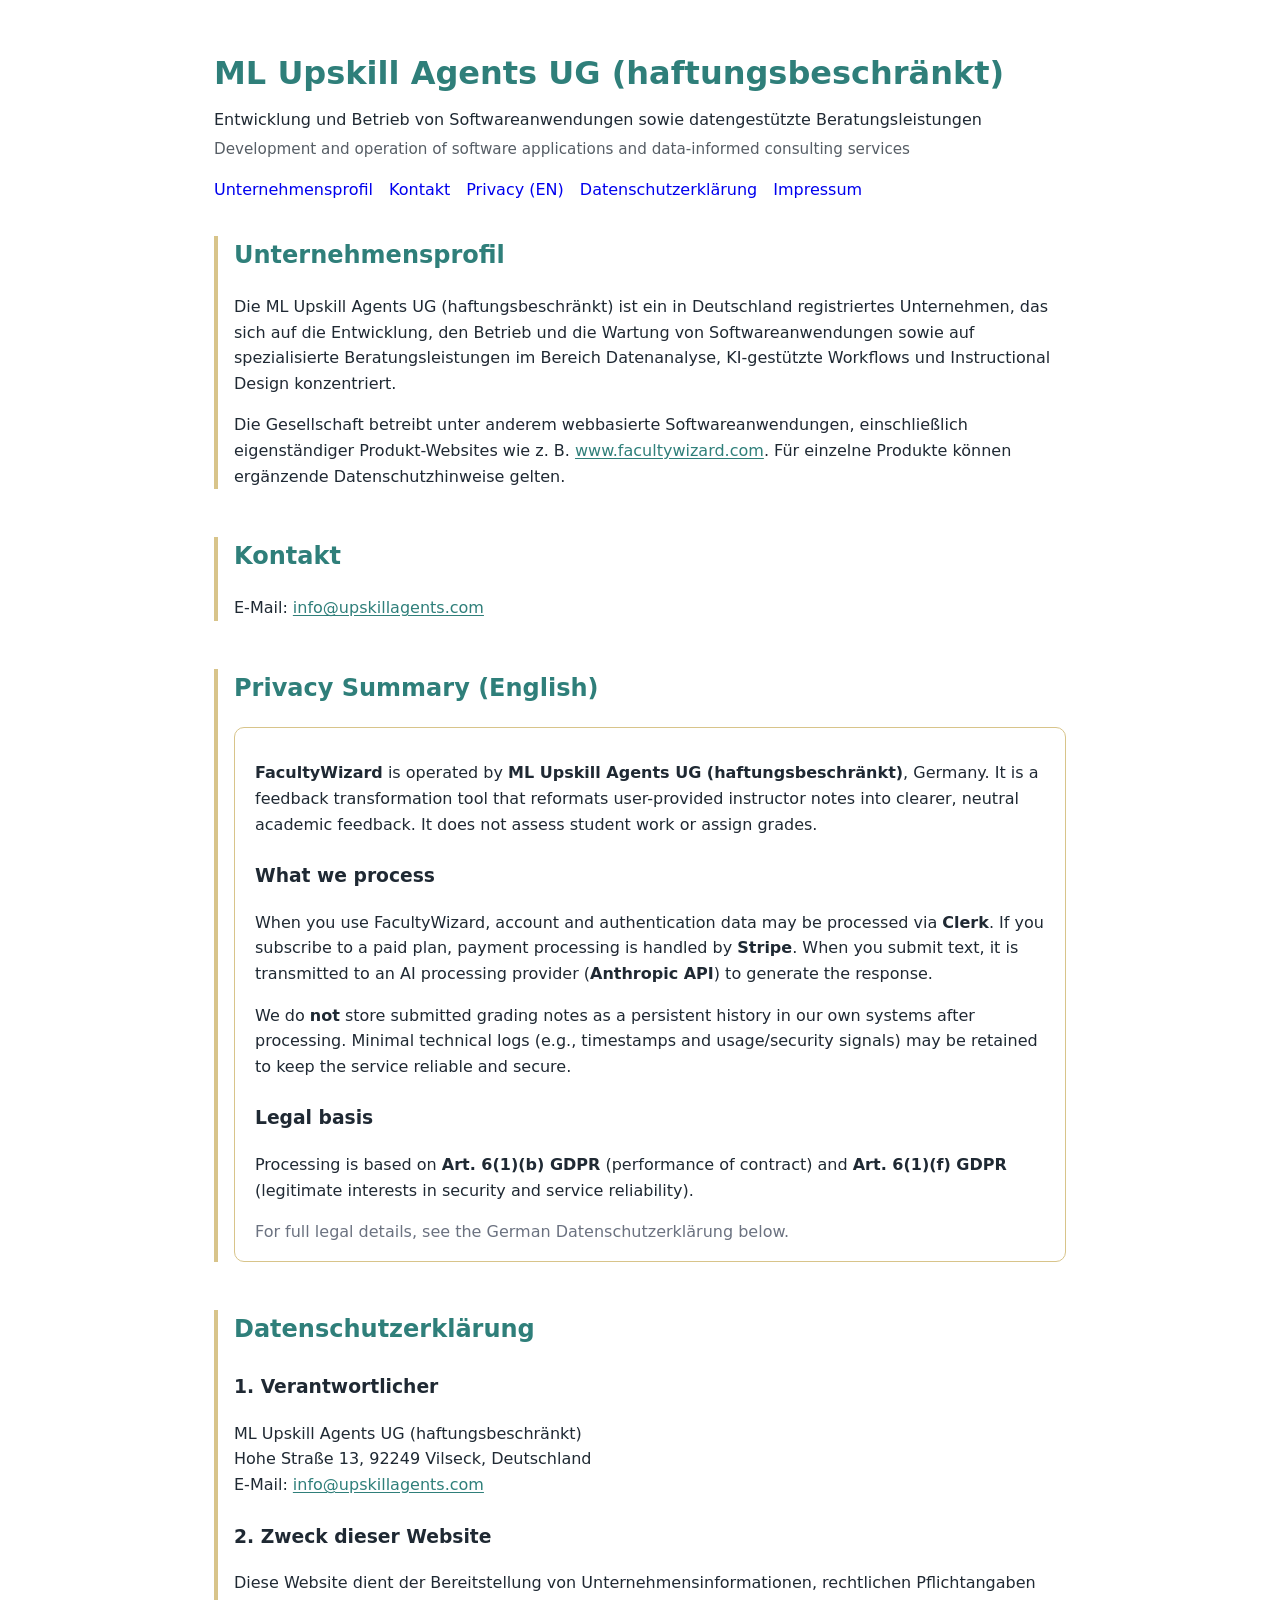
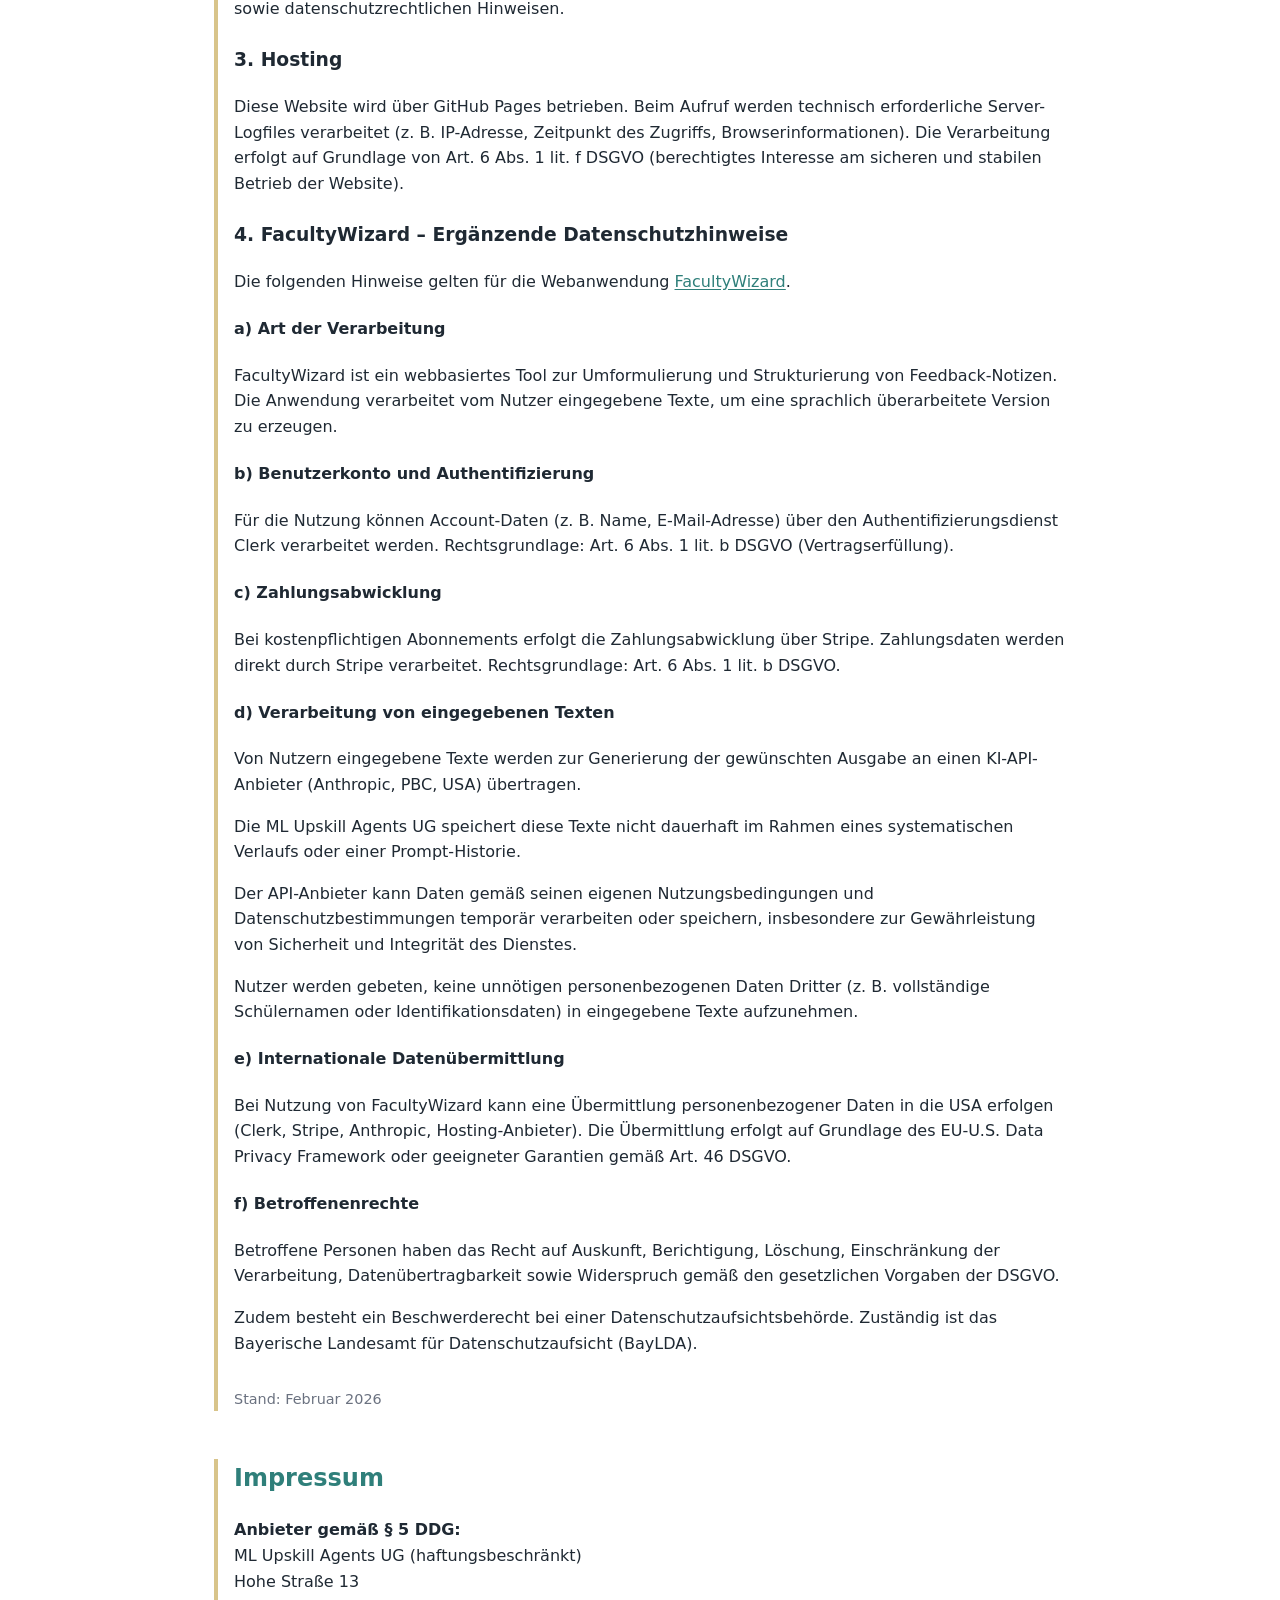
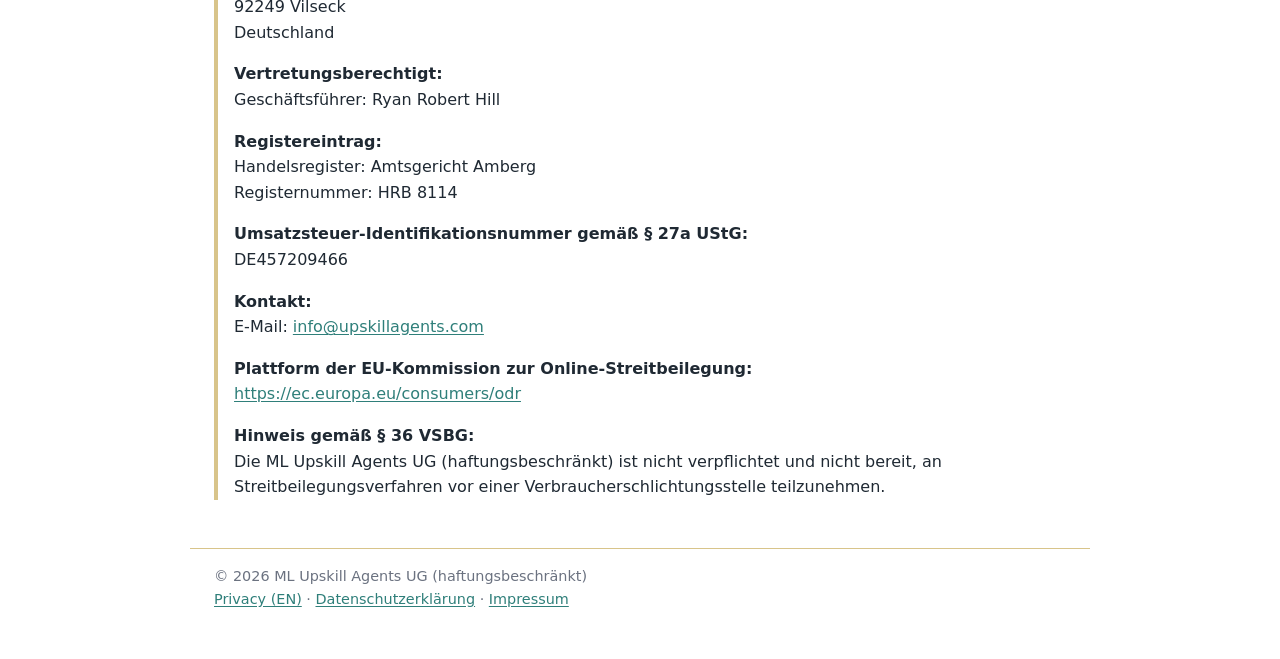
==== index.html @ 3423ce78 "Update index.html fixed tagline lines" ====
<!DOCTYPE html>
<html lang="de">
<head>
  <meta charset="utf-8" />
  <title>ML Upskill Agents UG (haftungsbeschränkt)</title>
  <link rel="icon" href="favicon.ico">
  <!-- Open Graph -->
  <meta property="og:title" content="ML Upskill Agents UG (haftungsbeschränkt)" />
  <meta property="og:description" content="AI-powered software applications and workflow systems (e.g., FacultyWizard.com), plus data-informed consulting services." />
  <meta property="og:type" content="website" />
  <meta property="og:url" content="https://www.upskillagents.de/" />
  <meta property="og:image" content="https://www.upskillagents.de/og-image.png" />

  <!-- Twitter -->
  <meta name="twitter:card" content="summary_large_image" />
  <meta name="twitter:title" content="ML Upskill Agents UG (haftungsbeschränkt)" />
  <meta name="twitter:description" content="AI-powered software applications and professional feedback tools." />
  <meta name="twitter:image" content="https://www.upskillagents.de/og-image.png" />
  <meta name="viewport" content="width=device-width, initial-scale=1" />
  <meta
    name="description"
    content="Unternehmensinformationen, Datenschutzerklärung und Impressum der ML Upskill Agents UG (haftungsbeschränkt) sowie ergänzende Hinweise für FacultyWizard."
  />

  <link rel="stylesheet" href="assets/styles.css">
</head>

<body>
<header>
  <h1>ML Upskill Agents UG (haftungsbeschränkt)</h1>
  <p class="tagline">Entwicklung und Betrieb von Softwareanwendungen sowie datengestützte Beratungsleistungen</p>
  <p class="tagline en">Development and operation of software applications and data-informed consulting services</p>

  <!-- Low-friction nav. Users can ignore it; regulators love it. -->
  <nav aria-label="Seitenbereiche">
    <a href="#unternehmensprofil">Unternehmensprofil</a>
    <a href="#kontakt">Kontakt</a>
    <a href="#privacy-summary">Privacy (EN)</a>
    <a href="#datenschutz">Datenschutzerklärung</a>
    <a href="#impressum">Impressum</a>
  </nav>
</header>

<main>

  <!-- =============================== -->
  <!-- Unternehmensprofil              -->
  <!-- =============================== -->
  <section id="unternehmensprofil">
    <h2>Unternehmensprofil</h2>
    <p>
      Die ML Upskill Agents UG (haftungsbeschränkt) ist ein in Deutschland registriertes Unternehmen,
      das sich auf die Entwicklung, den Betrieb und die Wartung von Softwareanwendungen sowie auf
      spezialisierte Beratungsleistungen im Bereich Datenanalyse, KI-gestützte Workflows
      und Instructional Design konzentriert.
    </p>
    <p>
      Die Gesellschaft betreibt unter anderem webbasierte Softwareanwendungen,
      einschließlich eigenständiger Produkt-Websites wie z. B.
      <a href="https://www.facultywizard.com">www.facultywizard.com</a>.
      Für einzelne Produkte können ergänzende Datenschutzhinweise gelten.
    </p>
  </section>

  <!-- =============================== -->
  <!-- Kontakt                         -->
  <!-- =============================== -->
  <section id="kontakt">
    <h2>Kontakt</h2>
    <p>
      E-Mail: <a href="mailto:info@upskillagents.com">info@upskillagents.com</a>
    </p>
  </section>

  <!-- =============================== -->
  <!-- Privacy Summary (English)       -->
  <!-- =============================== -->
  <section id="privacy-summary">
    <h2>Privacy Summary (English)</h2>

    <div class="card">
      <p>
        <strong>FacultyWizard</strong> is operated by <strong>ML Upskill Agents UG (haftungsbeschränkt)</strong>, Germany.
        It is a feedback transformation tool that reformats user-provided instructor notes into clearer,
        neutral academic feedback. It does not assess student work or assign grades.
      </p>

      <h3>What we process</h3>
      <p>
        When you use FacultyWizard, account and authentication data may be processed via <strong>Clerk</strong>.
        If you subscribe to a paid plan, payment processing is handled by <strong>Stripe</strong>.
        When you submit text, it is transmitted to an AI processing provider (<strong>Anthropic API</strong>)
        to generate the response.
      </p>

      <p>
        We do <strong>not</strong> store submitted grading notes as a persistent history in our own systems after processing.
        Minimal technical logs (e.g., timestamps and usage/security signals) may be retained to keep the service reliable and secure.
      </p>

      <h3>Legal basis</h3>
      <p>
        Processing is based on <strong>Art. 6(1)(b) GDPR</strong> (performance of contract) and
        <strong>Art. 6(1)(f) GDPR</strong> (legitimate interests in security and service reliability).
      </p>

      <p class="muted" style="margin-bottom:0;">
        For full legal details, see the German Datenschutzerklärung below.
      </p>
    </div>
  </section>

  <!-- =============================== -->
  <!-- Datenschutzerklärung (DE)       -->
  <!-- =============================== -->
  <section id="datenschutz">
    <h2>Datenschutzerklärung</h2>

    <h3>1. Verantwortlicher</h3>
    <p>
      ML Upskill Agents UG (haftungsbeschränkt)<br />
      Hohe Straße 13, 92249 Vilseck, Deutschland<br />
      E-Mail: <a href="mailto:info@upskillagents.com">info@upskillagents.com</a>
    </p>

    <h3>2. Zweck dieser Website</h3>
    <p>
      Diese Website dient der Bereitstellung von Unternehmensinformationen,
      rechtlichen Pflichtangaben sowie datenschutzrechtlichen Hinweisen.
    </p>

    <h3>3. Hosting</h3>
    <p>
      Diese Website wird über GitHub Pages betrieben.
      Beim Aufruf werden technisch erforderliche Server-Logfiles verarbeitet
      (z. B. IP-Adresse, Zeitpunkt des Zugriffs, Browserinformationen).
      Die Verarbeitung erfolgt auf Grundlage von Art. 6 Abs. 1 lit. f DSGVO
      (berechtigtes Interesse am sicheren und stabilen Betrieb der Website).
    </p>

    <h3>4. FacultyWizard – Ergänzende Datenschutzhinweise</h3>

    <p>
      Die folgenden Hinweise gelten für die Webanwendung
      <a href="https://www.facultywizard.com">FacultyWizard</a>.
    </p>

    <h4>a) Art der Verarbeitung</h4>
    <p>
      FacultyWizard ist ein webbasiertes Tool zur Umformulierung und Strukturierung
      von Feedback-Notizen. Die Anwendung verarbeitet vom Nutzer eingegebene Texte,
      um eine sprachlich überarbeitete Version zu erzeugen.
    </p>

    <h4>b) Benutzerkonto und Authentifizierung</h4>
    <p>
      Für die Nutzung können Account-Daten (z. B. Name, E-Mail-Adresse)
      über den Authentifizierungsdienst Clerk verarbeitet werden.
      Rechtsgrundlage: Art. 6 Abs. 1 lit. b DSGVO (Vertragserfüllung).
    </p>

    <h4>c) Zahlungsabwicklung</h4>
    <p>
      Bei kostenpflichtigen Abonnements erfolgt die Zahlungsabwicklung über Stripe.
      Zahlungsdaten werden direkt durch Stripe verarbeitet.
      Rechtsgrundlage: Art. 6 Abs. 1 lit. b DSGVO.
    </p>

    <h4>d) Verarbeitung von eingegebenen Texten</h4>
    <p>
      Von Nutzern eingegebene Texte werden zur Generierung der gewünschten Ausgabe
      an einen KI-API-Anbieter (Anthropic, PBC, USA) übertragen.
    </p>
    <p>
      Die ML Upskill Agents UG speichert diese Texte nicht dauerhaft
      im Rahmen eines systematischen Verlaufs oder einer Prompt-Historie.
    </p>
    <p>
      Der API-Anbieter kann Daten gemäß seinen eigenen Nutzungsbedingungen
      und Datenschutzbestimmungen temporär verarbeiten oder speichern,
      insbesondere zur Gewährleistung von Sicherheit und Integrität des Dienstes.
    </p>
    <p>
      Nutzer werden gebeten, keine unnötigen personenbezogenen Daten Dritter
      (z. B. vollständige Schülernamen oder Identifikationsdaten)
      in eingegebene Texte aufzunehmen.
    </p>

    <h4>e) Internationale Datenübermittlung</h4>
    <p>
      Bei Nutzung von FacultyWizard kann eine Übermittlung personenbezogener Daten
      in die USA erfolgen (Clerk, Stripe, Anthropic, Hosting-Anbieter).
      Die Übermittlung erfolgt auf Grundlage des EU-U.S. Data Privacy Framework
      oder geeigneter Garantien gemäß Art. 46 DSGVO.
    </p>

    <h4>f) Betroffenenrechte</h4>
    <p>
      Betroffene Personen haben das Recht auf Auskunft, Berichtigung, Löschung,
      Einschränkung der Verarbeitung, Datenübertragbarkeit sowie Widerspruch
      gemäß den gesetzlichen Vorgaben der DSGVO.
    </p>
    <p>
      Zudem besteht ein Beschwerderecht bei einer Datenschutzaufsichtsbehörde.
      Zuständig ist das Bayerische Landesamt für Datenschutzaufsicht (BayLDA).
    </p>

    <p class="stand">Stand: Februar 2026</p>
  </section>

  <!-- =============================== -->
  <!-- Impressum (moved to bottom)     -->
  <!-- =============================== -->
  <section id="impressum">
    <h2>Impressum</h2>

    <p><strong>Anbieter gemäß § 5 DDG:</strong><br />
      ML Upskill Agents UG (haftungsbeschränkt)<br />
      Hohe Straße 13<br />
      92249 Vilseck<br />
      Deutschland
    </p>

    <p><strong>Vertretungsberechtigt:</strong><br />
      Geschäftsführer: Ryan Robert Hill
    </p>

    <p><strong>Registereintrag:</strong><br />
      Handelsregister: Amtsgericht Amberg<br />
      Registernummer: HRB 8114
    </p>

    <p><strong>Umsatzsteuer-Identifikationsnummer gemäß § 27a UStG:</strong><br />
      DE457209466
    </p>

    <p>
      <strong>Kontakt:</strong><br />
      E-Mail: <a href="mailto:info@upskillagents.com">info@upskillagents.com</a>
    </p>

    <p>
      <strong>Plattform der EU-Kommission zur Online-Streitbeilegung:</strong><br />
      <a href="https://ec.europa.eu/consumers/odr" target="_blank" rel="noopener noreferrer">
        https://ec.europa.eu/consumers/odr
      </a>
    </p>

    <p>
      <strong>Hinweis gemäß § 36 VSBG:</strong><br />
      Die ML Upskill Agents UG (haftungsbeschränkt) ist nicht verpflichtet und nicht bereit,
      an Streitbeilegungsverfahren vor einer Verbraucherschlichtungsstelle teilzunehmen.
    </p>
  </section>

</main>

<footer>
  <div>© 2026 ML Upskill Agents UG (haftungsbeschränkt)</div>
  <div class="links">
    <a href="#privacy-summary">Privacy (EN)</a> ·
    <a href="#datenschutz">Datenschutzerklärung</a> ·
    <a href="#impressum">Impressum</a>
  </div>
</footer>

</body>
</html>
---- assets/styles.css ----
:root {
  /* Replace these with your exact saved hex values if needed */
  --teal: #2f7f7a;
  --tan: #d8c48a;

  --text: #1f2933;
  --muted: #6b7280;
  --bg: #ffffff;
}

* {
  box-sizing: border-box;
}

body {
  margin: 0;
  font-family: system-ui, -apple-system, BlinkMacSystemFont, "Segoe UI", Roboto, sans-serif;
  color: var(--text);
  background: var(--bg);
  line-height: 1.6;
}

header {
  max-width: 900px;
  margin: 3rem auto 2rem;
  padding: 0 1.5rem;
}

header nav {
  margin-top: 1rem;
}

header h1 {
  margin-bottom: 0.5rem;
  color: var(--teal);
}

.tagline {
  margin: 0.25rem 0;
  color: var(--text);   /* primary */
}

.tagline.en {
font-size: 0.95rem;
color: var(--text);
opacity: 0.75;
}

main {
  max-width: 900px;
  margin: 0 auto;
  padding: 0 1.5rem;
}

section {
  margin-bottom: 3rem;
  padding-left: 1rem;
  border-left: 4px solid var(--tan);
}

h2 {
  color: var(--teal);
  margin-top: 0;
}

h3 {
  margin-top: 1.5rem;
}

main a,
footer a {
  color: var(--teal);
  text-decoration: underline;
  text-underline-offset: 2px;
}

.stand {
  margin-top: 2rem;
  font-size: 0.9rem;
  color: var(--muted);
}

footer {
  max-width: 900px;
  margin: 3rem auto 2rem;
  padding: 1rem 1.5rem;
  border-top: 1px solid var(--tan);
  color: var(--muted);
  font-size: 0.9rem;
}

table {
  width: 100%;
  border-collapse: collapse;
  margin: 1.5rem 0;
  font-size: 0.95rem;
  display: block;
  overflow-x: auto;
}

th,
td {
  border: 1px solid var(--tan);
  padding: 0.6rem 0.75rem;
  text-align: left;
}

th {
  background: rgba(216, 196, 138, 0.25); /* soft tan */
  color: var(--text);
  font-weight: 600;
}

tr:nth-child(even) {
  background: #f9f8f4;
}

/* Simple nav */
nav {
  margin-top: 1rem;
  display: flex;
  flex-wrap: wrap;
  gap: 0.75rem 1rem;
}

nav a {
  text-decoration: none;
  border-bottom: 1px solid transparent;
}

nav a:hover {
  border-bottom-color: var(--tan);
}

/* Utility */
.muted {
  color: var(--muted);
}

/* Card */
.card {
  border: 1px solid var(--tan);
  border-radius: 10px;
  padding: 1rem 1.25rem;
  background: #fff;
}

/* Footer links */
/*footer .links a {
  color: var(--teal);
}*/
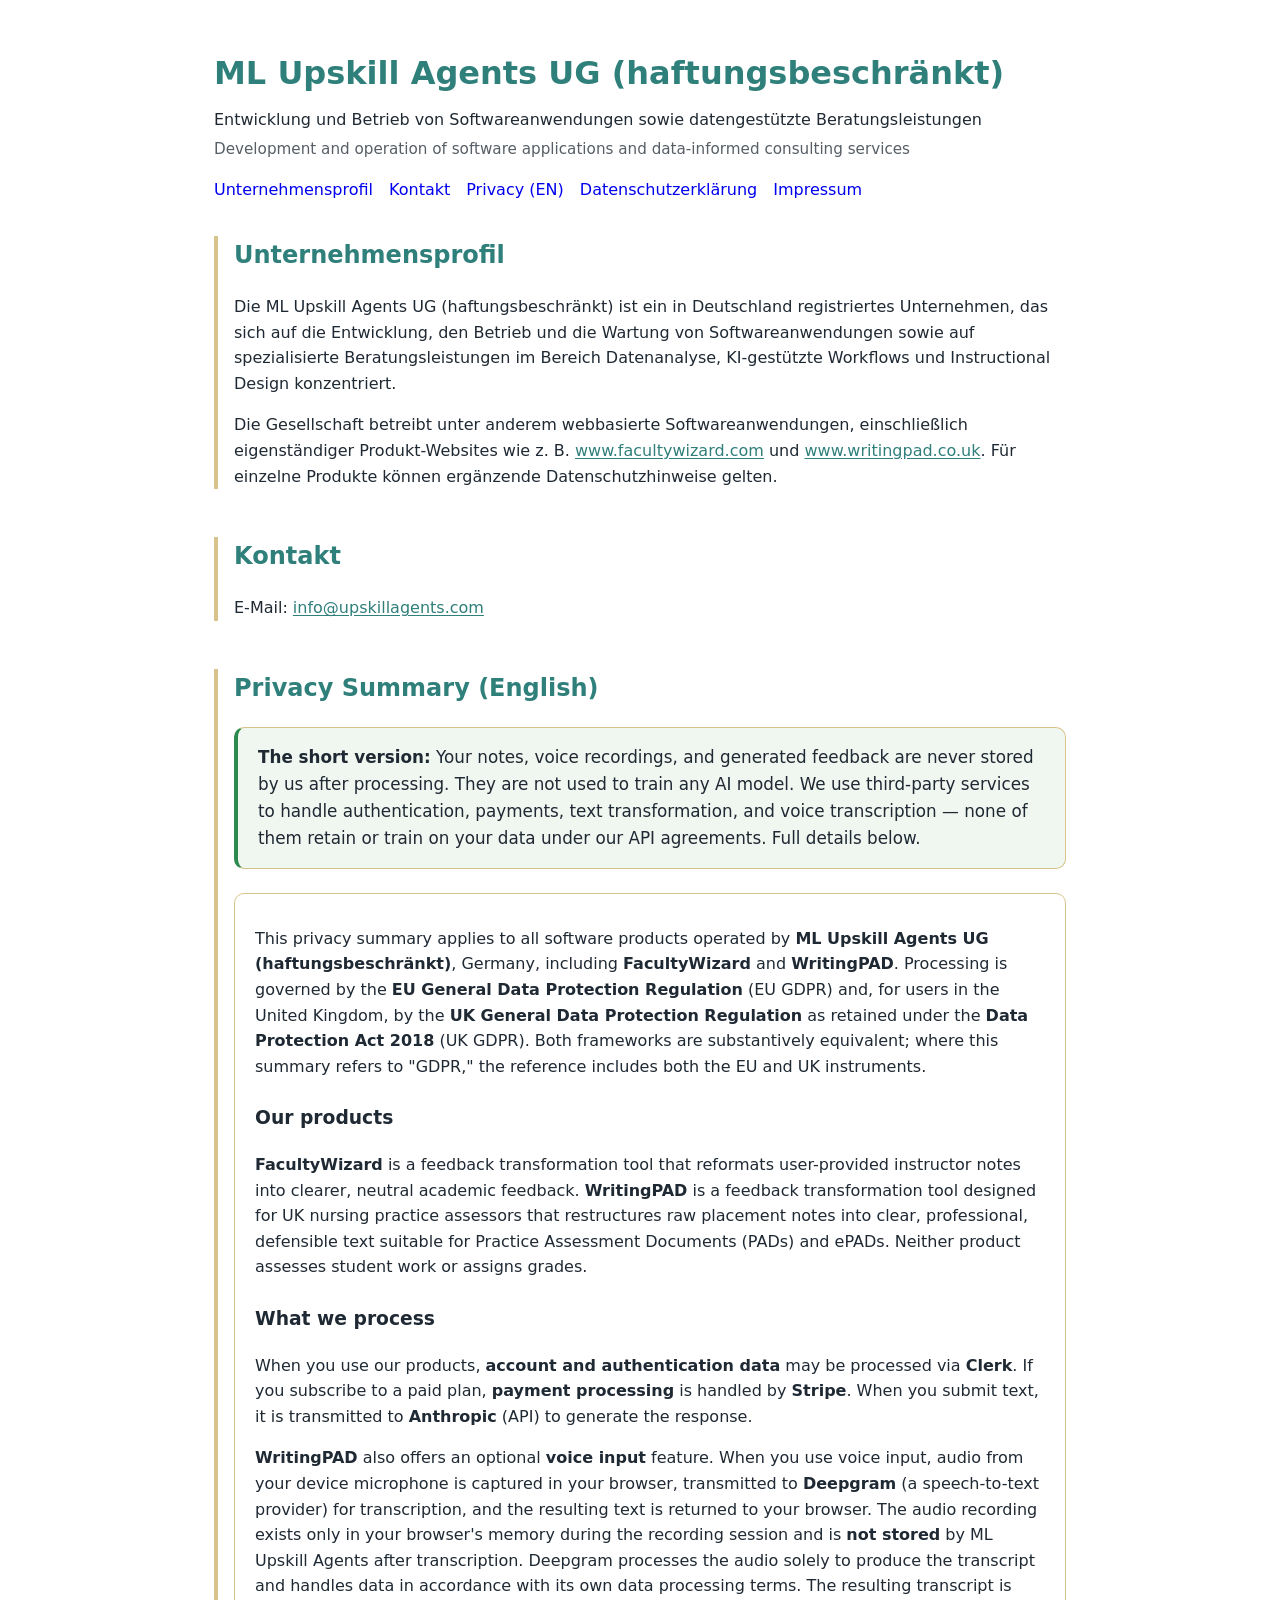
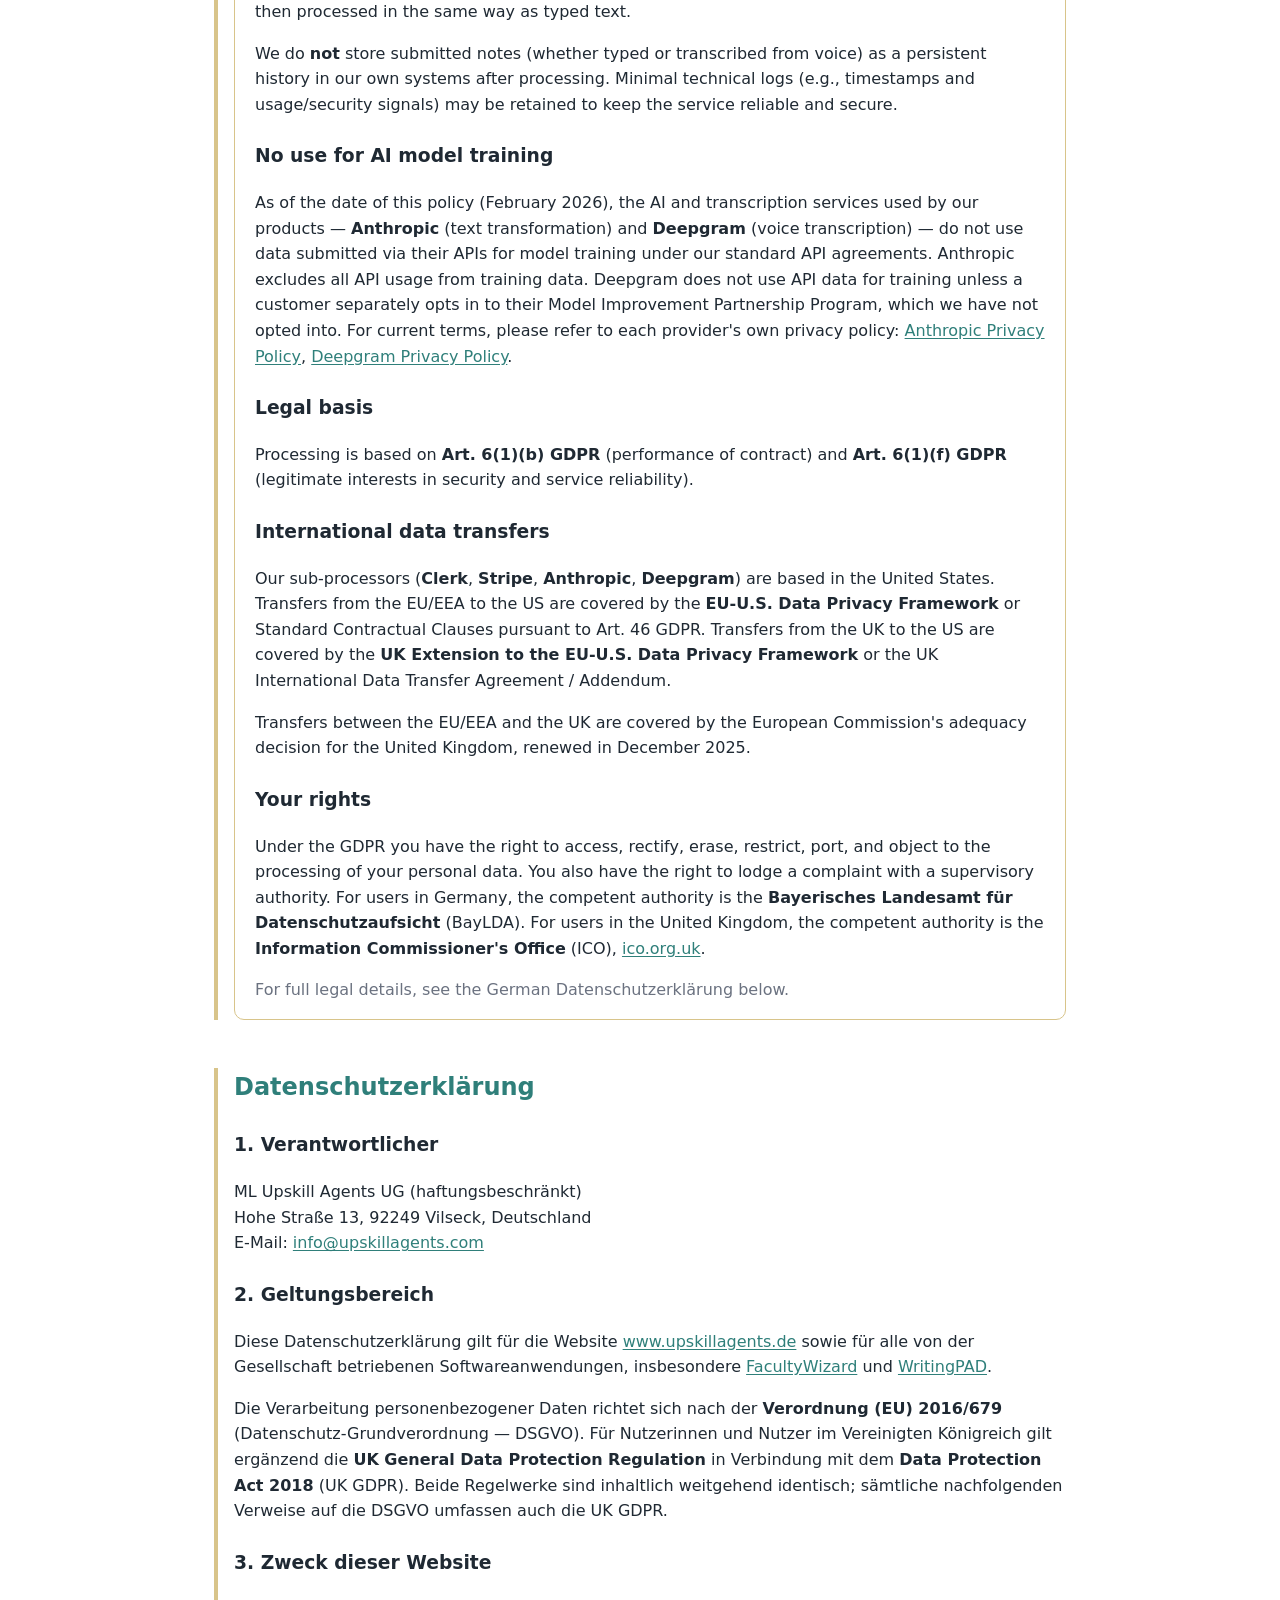
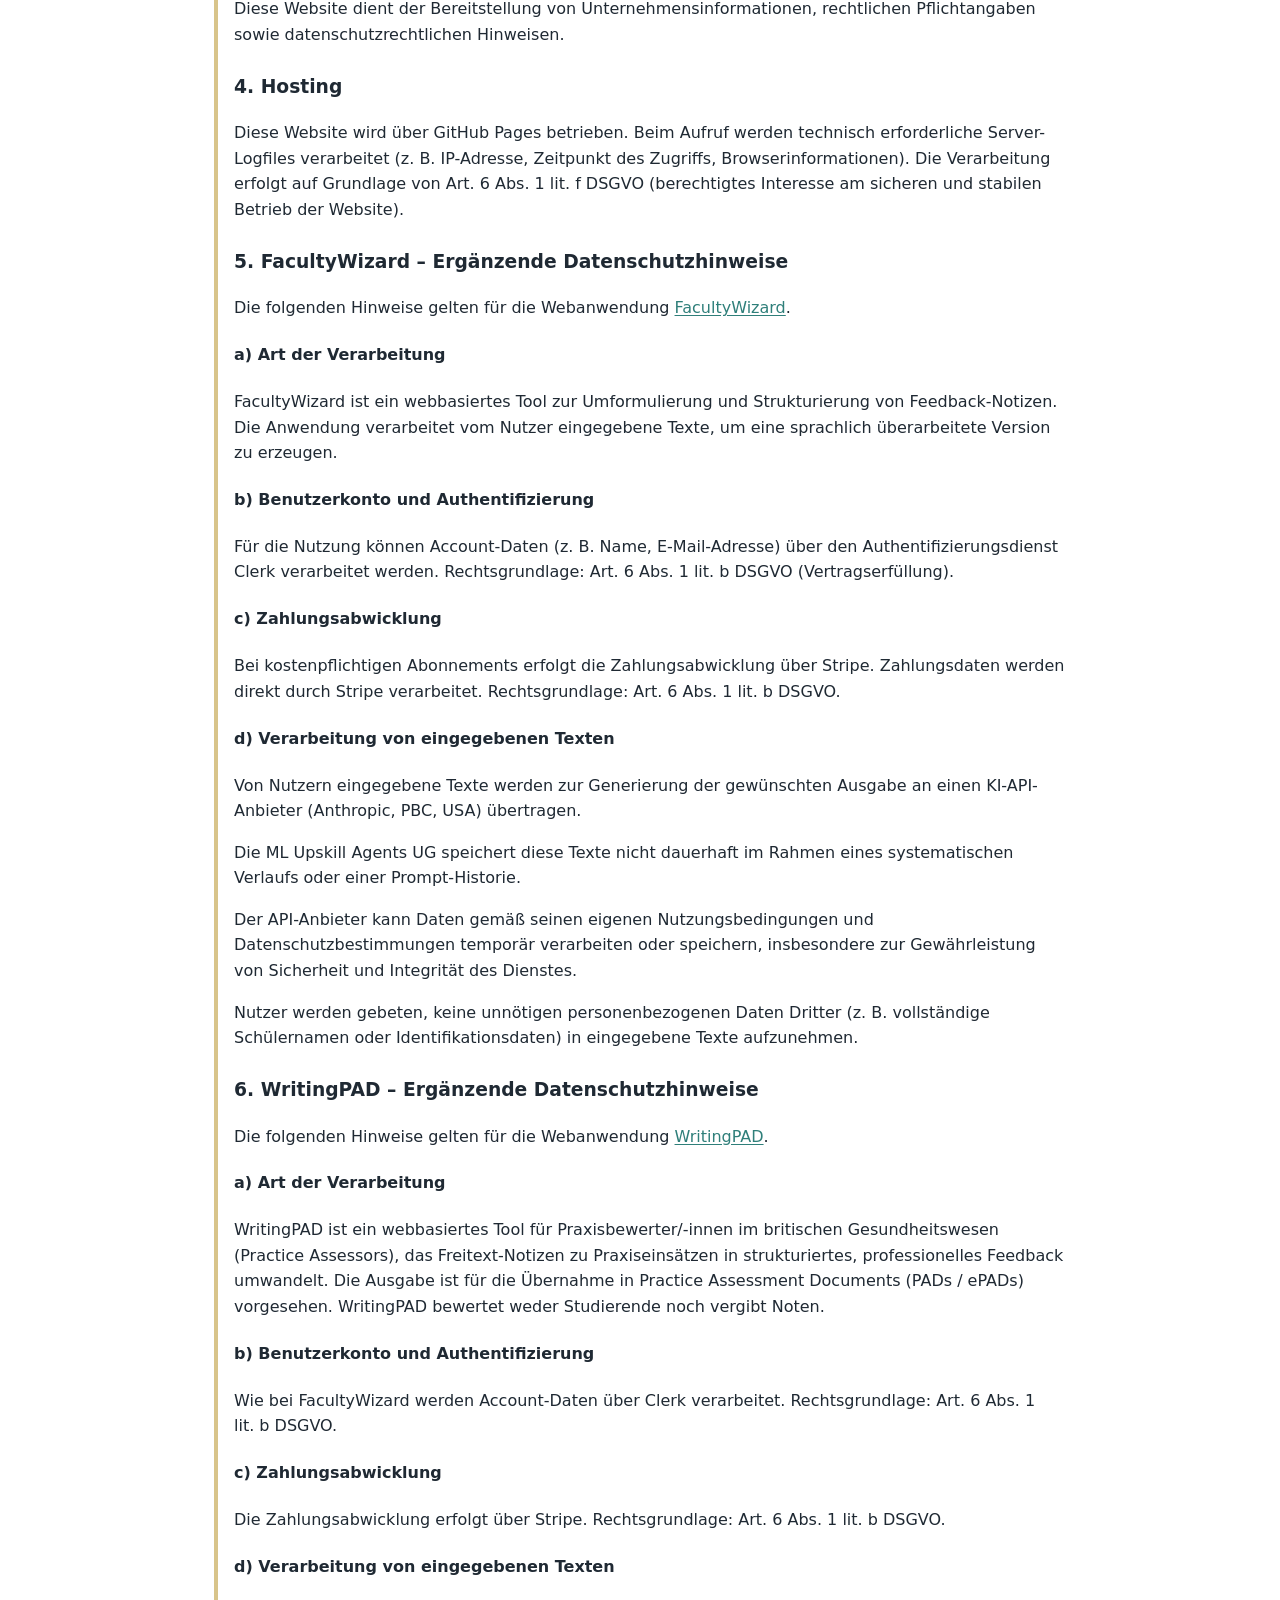
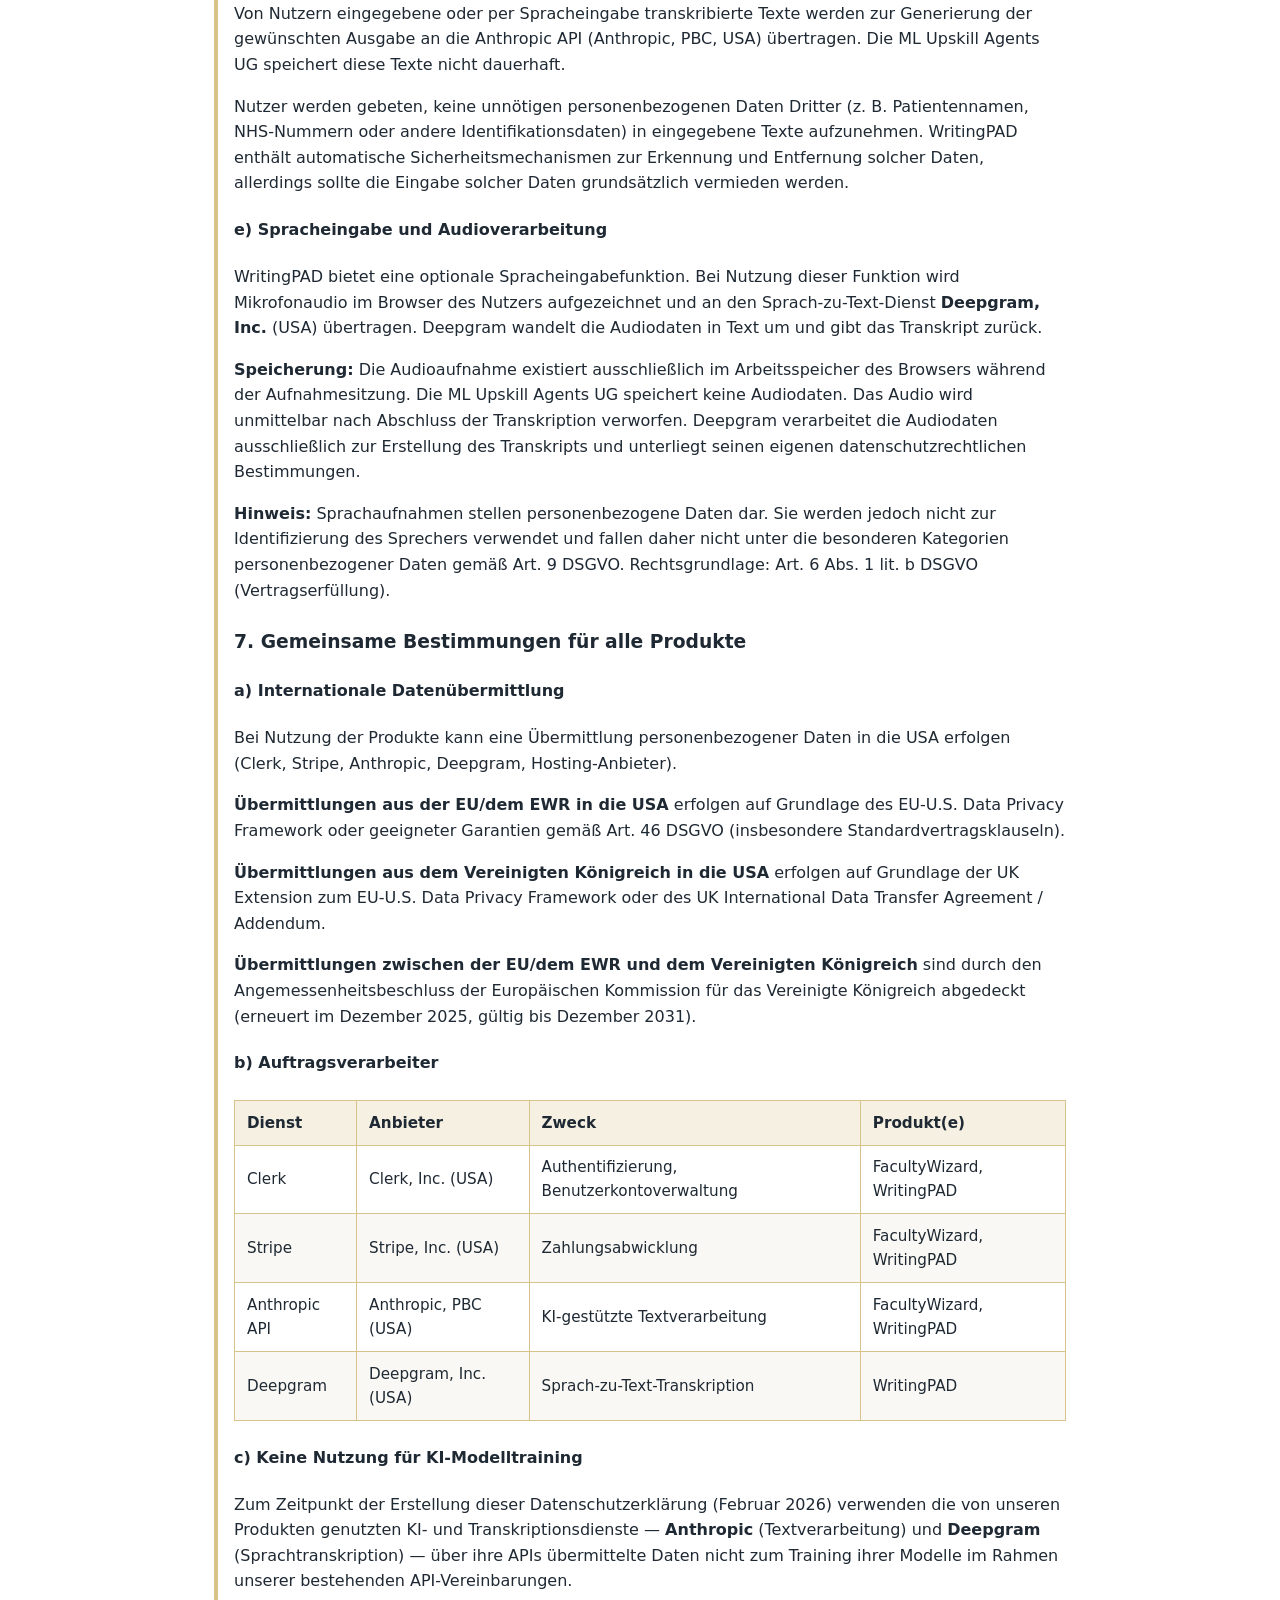
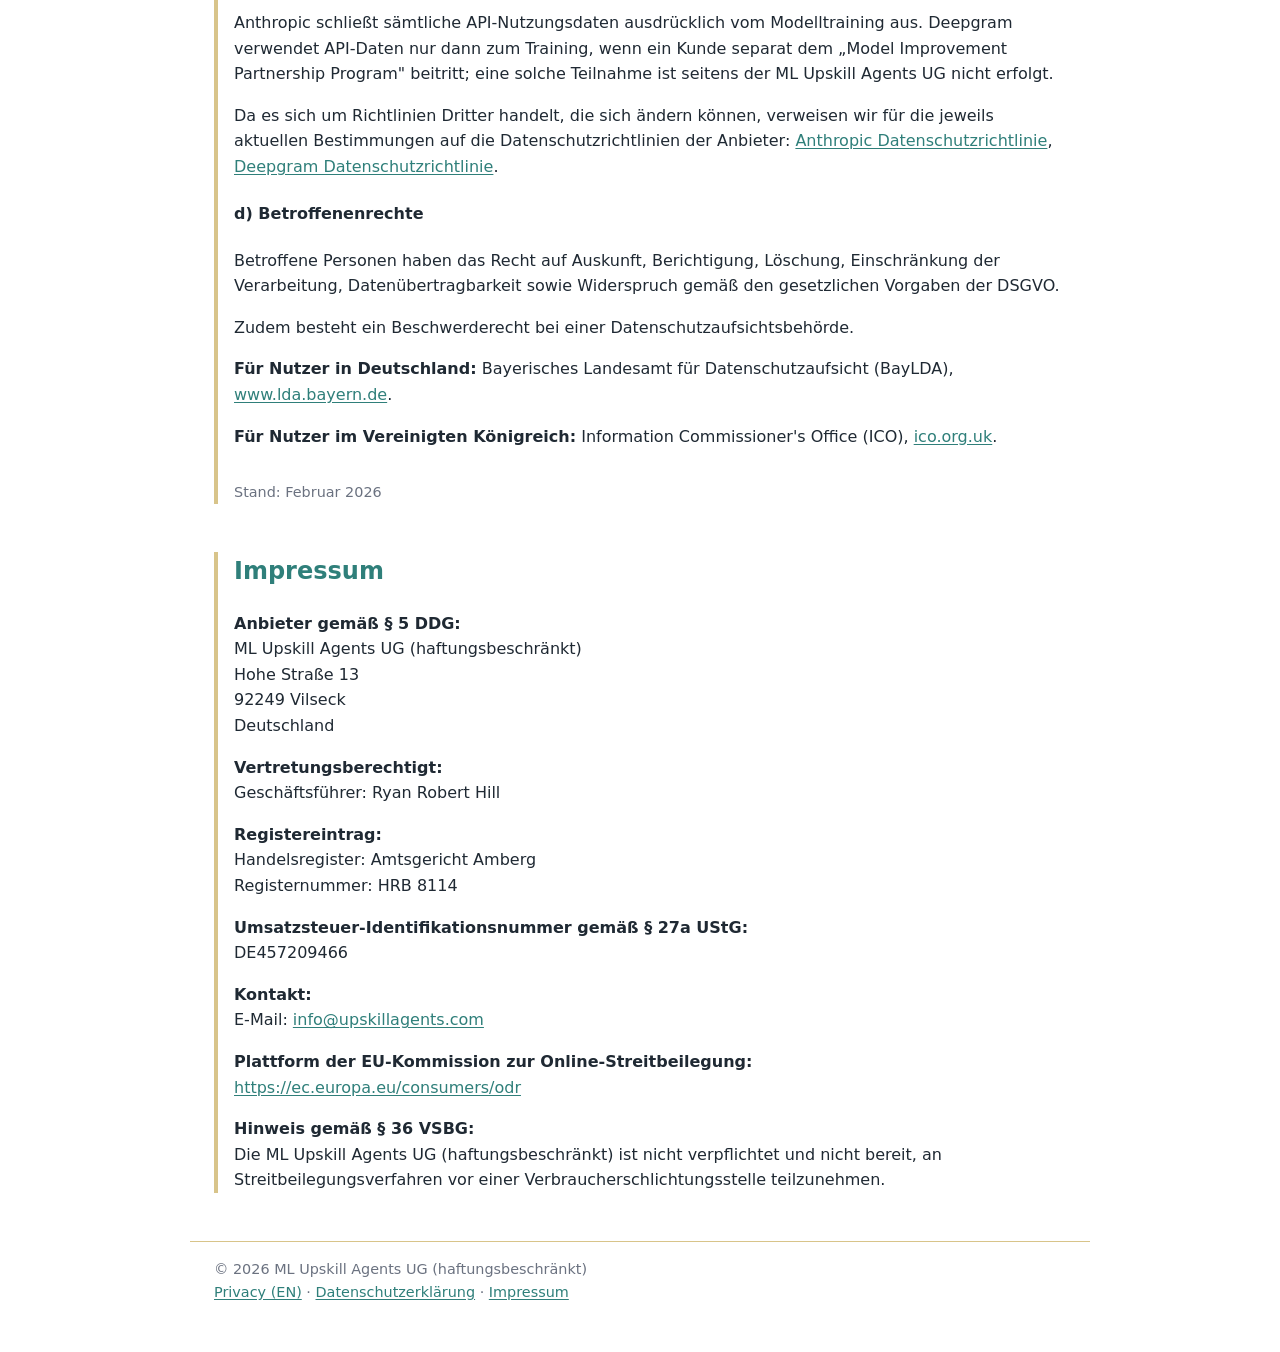
==== commit 5cdf3c17: "Update index.html to include UK GDPR & WritingPAD Needed additional language to cover UK GDPR and EU" ====
--- a/index.html
+++ b/index.html
@@ -3,14 +3,13 @@
 <head>
   <meta charset="utf-8" />
   <title>ML Upskill Agents UG (haftungsbeschränkt)</title>
-  <link rel="icon" href="favicon.ico">
+  <link rel="icon" href="/favicon.ico?v=2" sizes="any">
   <!-- Open Graph -->
   <meta property="og:title" content="ML Upskill Agents UG (haftungsbeschränkt)" />
-  <meta property="og:description" content="AI-powered software applications and workflow systems (e.g., FacultyWizard.com), plus data-informed consulting services." />
+  <meta property="og:description" content="AI-powered software applications and workflow systems (e.g., FacultyWizard.com, WritingPAD), plus data-informed consulting services." />
   <meta property="og:type" content="website" />
   <meta property="og:url" content="https://www.upskillagents.de/" />
   <meta property="og:image" content="https://www.upskillagents.de/og-image.png" />
-
   <!-- Twitter -->
   <meta name="twitter:card" content="summary_large_image" />
   <meta name="twitter:title" content="ML Upskill Agents UG (haftungsbeschränkt)" />
@@ -19,18 +18,15 @@
   <meta name="viewport" content="width=device-width, initial-scale=1" />
   <meta
     name="description"
-    content="Unternehmensinformationen, Datenschutzerklärung und Impressum der ML Upskill Agents UG (haftungsbeschränkt) sowie ergänzende Hinweise für FacultyWizard."
+    content="Unternehmensinformationen, Datenschutzerklärung und Impressum der ML Upskill Agents UG (haftungsbeschränkt) sowie ergänzende Hinweise für FacultyWizard und WritingPAD."
   />
-
   <link rel="stylesheet" href="assets/styles.css">
 </head>
-
 <body>
 <header>
   <h1>ML Upskill Agents UG (haftungsbeschränkt)</h1>
   <p class="tagline">Entwicklung und Betrieb von Softwareanwendungen sowie datengestützte Beratungsleistungen</p>
   <p class="tagline en">Development and operation of software applications and data-informed consulting services</p>
-
   <!-- Low-friction nav. Users can ignore it; regulators love it. -->
   <nav aria-label="Seitenbereiche">
     <a href="#unternehmensprofil">Unternehmensprofil</a>
@@ -40,9 +36,7 @@
     <a href="#impressum">Impressum</a>
   </nav>
 </header>
-
 <main>
-
   <!-- =============================== -->
   <!-- Unternehmensprofil              -->
   <!-- =============================== -->
@@ -56,12 +50,12 @@
     </p>
     <p>
       Die Gesellschaft betreibt unter anderem webbasierte Softwareanwendungen,
-      einschließlich eigenständiger Produkt-Websites wie z. B.
-      <a href="https://www.facultywizard.com">www.facultywizard.com</a>.
+      einschließlich eigenständiger Produkt-Websites wie z.&nbsp;B.
+      <a href="https://www.facultywizard.com">www.facultywizard.com</a>
+      und <a href="https://www.writingpad.co.uk">www.writingpad.co.uk</a>.
       Für einzelne Produkte können ergänzende Datenschutzhinweise gelten.
     </p>
   </section>
-
   <!-- =============================== -->
   <!-- Kontakt                         -->
   <!-- =============================== -->
@@ -71,37 +65,117 @@
       E-Mail: <a href="mailto:info@upskillagents.com">info@upskillagents.com</a>
     </p>
   </section>
-
   <!-- =============================== -->
   <!-- Privacy Summary (English)       -->
   <!-- =============================== -->
   <section id="privacy-summary">
     <h2>Privacy Summary (English)</h2>
 
+    <!-- Plain-language reassurance block — the 10-second version -->
+    <div class="card" style="background:#f0f7f0;border-left:4px solid #2d8a4e;margin-bottom:1.5rem;">
+      <p style="font-size:1.05rem;line-height:1.6;margin:0;">
+        <strong>The short version:</strong>
+        Your notes, voice recordings, and generated feedback are never stored by us after processing.
+        They are not used to train any AI model.
+        We use third-party services to handle authentication, payments, text transformation,
+        and voice transcription — none of them retain or train on your data under our API agreements.
+        Full details below.
+      </p>
+    </div>
+
     <div class="card">
       <p>
-        <strong>FacultyWizard</strong> is operated by <strong>ML Upskill Agents UG (haftungsbeschränkt)</strong>, Germany.
-        It is a feedback transformation tool that reformats user-provided instructor notes into clearer,
-        neutral academic feedback. It does not assess student work or assign grades.
+        This privacy summary applies to all software products operated by
+        <strong>ML Upskill Agents UG (haftungsbeschränkt)</strong>, Germany,
+        including <strong>FacultyWizard</strong> and <strong>WritingPAD</strong>.
+        Processing is governed by the <strong>EU General Data Protection Regulation</strong> (EU GDPR)
+        and, for users in the United Kingdom, by the <strong>UK General Data Protection Regulation</strong>
+        as retained under the <strong>Data Protection Act 2018</strong> (UK GDPR).
+        Both frameworks are substantively equivalent; where this summary refers to "GDPR,"
+        the reference includes both the EU and UK instruments.
+      </p>
+
+      <h3>Our products</h3>
+      <p>
+        <strong>FacultyWizard</strong> is a feedback transformation tool that reformats
+        user-provided instructor notes into clearer, neutral academic feedback.
+        <strong>WritingPAD</strong> is a feedback transformation tool designed for
+        UK nursing practice assessors that restructures raw placement notes into clear,
+        professional, defensible text suitable for Practice Assessment Documents (PADs) and ePADs.
+        Neither product assesses student work or assigns grades.
       </p>
 
       <h3>What we process</h3>
       <p>
-        When you use FacultyWizard, account and authentication data may be processed via <strong>Clerk</strong>.
-        If you subscribe to a paid plan, payment processing is handled by <strong>Stripe</strong>.
-        When you submit text, it is transmitted to an AI processing provider (<strong>Anthropic API</strong>)
-        to generate the response.
-      </p>
-
-      <p>
-        We do <strong>not</strong> store submitted grading notes as a persistent history in our own systems after processing.
-        Minimal technical logs (e.g., timestamps and usage/security signals) may be retained to keep the service reliable and secure.
+        When you use our products, <strong>account and authentication data</strong> may be
+        processed via <strong>Clerk</strong>.
+        If you subscribe to a paid plan, <strong>payment processing</strong> is handled by <strong>Stripe</strong>.
+        When you submit text, it is transmitted to <strong>Anthropic</strong> (API) to generate
+        the response.
+      </p>
+      <p>
+        <strong>WritingPAD</strong> also offers an optional <strong>voice input</strong> feature.
+        When you use voice input, audio from your device microphone is captured in your browser,
+        transmitted to <strong>Deepgram</strong> (a speech-to-text provider) for transcription,
+        and the resulting text is returned to your browser. The audio recording exists only
+        in your browser's memory during the recording session and is <strong>not stored</strong>
+        by ML Upskill Agents after transcription. Deepgram processes the audio solely to
+        produce the transcript and handles data in accordance with its own data processing terms.
+        The resulting transcript is then processed in the same way as typed text.
+      </p>
+      <p>
+        We do <strong>not</strong> store submitted notes (whether typed or transcribed from voice)
+        as a persistent history in our own systems after processing.
+        Minimal technical logs (e.g., timestamps and usage/security signals) may be retained
+        to keep the service reliable and secure.
+      </p>
+
+      <h3>No use for AI model training</h3>
+      <p>
+        As of the date of this policy (February 2026), the AI and transcription services
+        used by our products — <strong>Anthropic</strong> (text transformation) and
+        <strong>Deepgram</strong> (voice transcription) — do not use data submitted
+        via their APIs for model training under our standard API agreements.
+        Anthropic excludes all API usage from training data.
+        Deepgram does not use API data for training unless a customer separately opts in
+        to their Model Improvement Partnership Program, which we have not opted into.
+        For current terms, please refer to each provider's own privacy policy:
+        <a href="https://www.anthropic.com/policies/privacy" target="_blank" rel="noopener noreferrer">Anthropic Privacy Policy</a>,
+        <a href="https://deepgram.com/privacy" target="_blank" rel="noopener noreferrer">Deepgram Privacy Policy</a>.
       </p>
 
       <h3>Legal basis</h3>
       <p>
-        Processing is based on <strong>Art. 6(1)(b) GDPR</strong> (performance of contract) and
-        <strong>Art. 6(1)(f) GDPR</strong> (legitimate interests in security and service reliability).
+        Processing is based on <strong>Art.&nbsp;6(1)(b) GDPR</strong> (performance of contract)
+        and <strong>Art.&nbsp;6(1)(f) GDPR</strong> (legitimate interests in security and
+        service reliability).
+      </p>
+
+      <h3>International data transfers</h3>
+      <p>
+        Our sub-processors (<strong>Clerk</strong>, <strong>Stripe</strong>,
+        <strong>Anthropic</strong>, <strong>Deepgram</strong>) are based in the United States.
+        Transfers from the EU/EEA to the US are covered by the
+        <strong>EU-U.S. Data Privacy Framework</strong> or Standard Contractual Clauses
+        pursuant to Art.&nbsp;46 GDPR. Transfers from the UK to the US are covered by the
+        <strong>UK Extension to the EU-U.S. Data Privacy Framework</strong> or the
+        UK International Data Transfer Agreement / Addendum.
+      </p>
+      <p>
+        Transfers between the EU/EEA and the UK are covered by the European Commission's
+        adequacy decision for the United Kingdom, renewed in December 2025.
+      </p>
+
+      <h3>Your rights</h3>
+      <p>
+        Under the GDPR you have the right to access, rectify, erase, restrict,
+        port, and object to the processing of your personal data.
+        You also have the right to lodge a complaint with a supervisory authority.
+        For users in Germany, the competent authority is the
+        <strong>Bayerisches Landesamt für Datenschutzaufsicht</strong> (BayLDA).
+        For users in the United Kingdom, the competent authority is the
+        <strong>Information Commissioner's Office</strong> (ICO),
+        <a href="https://ico.org.uk" target="_blank" rel="noopener noreferrer">ico.org.uk</a>.
       </p>
 
       <p class="muted" style="margin-bottom:0;">
@@ -109,7 +183,6 @@
       </p>
     </div>
   </section>
-
   <!-- =============================== -->
   <!-- Datenschutzerklärung (DE)       -->
   <!-- =============================== -->
@@ -123,23 +196,40 @@
       E-Mail: <a href="mailto:info@upskillagents.com">info@upskillagents.com</a>
     </p>
 
-    <h3>2. Zweck dieser Website</h3>
+    <h3>2. Geltungsbereich</h3>
+    <p>
+      Diese Datenschutzerklärung gilt für die Website
+      <a href="https://www.upskillagents.de">www.upskillagents.de</a>
+      sowie für alle von der Gesellschaft betriebenen Softwareanwendungen,
+      insbesondere <a href="https://www.facultywizard.com">FacultyWizard</a>
+      und <a href="https://www.writingpad.co.uk">WritingPAD</a>.
+    </p>
+    <p>
+      Die Verarbeitung personenbezogener Daten richtet sich nach der
+      <strong>Verordnung (EU) 2016/679</strong> (Datenschutz-Grundverordnung — DSGVO).
+      Für Nutzerinnen und Nutzer im Vereinigten Königreich gilt ergänzend die
+      <strong>UK General Data Protection Regulation</strong> in Verbindung mit dem
+      <strong>Data Protection Act 2018</strong> (UK GDPR).
+      Beide Regelwerke sind inhaltlich weitgehend identisch;
+      sämtliche nachfolgenden Verweise auf die DSGVO umfassen auch die UK GDPR.
+    </p>
+
+    <h3>3. Zweck dieser Website</h3>
     <p>
       Diese Website dient der Bereitstellung von Unternehmensinformationen,
       rechtlichen Pflichtangaben sowie datenschutzrechtlichen Hinweisen.
     </p>
 
-    <h3>3. Hosting</h3>
+    <h3>4. Hosting</h3>
     <p>
       Diese Website wird über GitHub Pages betrieben.
       Beim Aufruf werden technisch erforderliche Server-Logfiles verarbeitet
-      (z. B. IP-Adresse, Zeitpunkt des Zugriffs, Browserinformationen).
-      Die Verarbeitung erfolgt auf Grundlage von Art. 6 Abs. 1 lit. f DSGVO
+      (z.&nbsp;B. IP-Adresse, Zeitpunkt des Zugriffs, Browserinformationen).
+      Die Verarbeitung erfolgt auf Grundlage von Art.&nbsp;6 Abs.&nbsp;1 lit.&nbsp;f DSGVO
       (berechtigtes Interesse am sicheren und stabilen Betrieb der Website).
     </p>
 
-    <h3>4. FacultyWizard – Ergänzende Datenschutzhinweise</h3>
-
+    <h3>5. FacultyWizard – Ergänzende Datenschutzhinweise</h3>
     <p>
       Die folgenden Hinweise gelten für die Webanwendung
       <a href="https://www.facultywizard.com">FacultyWizard</a>.
@@ -151,21 +241,18 @@
       von Feedback-Notizen. Die Anwendung verarbeitet vom Nutzer eingegebene Texte,
       um eine sprachlich überarbeitete Version zu erzeugen.
     </p>
-
     <h4>b) Benutzerkonto und Authentifizierung</h4>
     <p>
-      Für die Nutzung können Account-Daten (z. B. Name, E-Mail-Adresse)
+      Für die Nutzung können Account-Daten (z.&nbsp;B. Name, E-Mail-Adresse)
       über den Authentifizierungsdienst Clerk verarbeitet werden.
-      Rechtsgrundlage: Art. 6 Abs. 1 lit. b DSGVO (Vertragserfüllung).
-    </p>
-
+      Rechtsgrundlage: Art.&nbsp;6 Abs.&nbsp;1 lit.&nbsp;b DSGVO (Vertragserfüllung).
+    </p>
     <h4>c) Zahlungsabwicklung</h4>
     <p>
       Bei kostenpflichtigen Abonnements erfolgt die Zahlungsabwicklung über Stripe.
       Zahlungsdaten werden direkt durch Stripe verarbeitet.
-      Rechtsgrundlage: Art. 6 Abs. 1 lit. b DSGVO.
-    </p>
-
+      Rechtsgrundlage: Art.&nbsp;6 Abs.&nbsp;1 lit.&nbsp;b DSGVO.
+    </p>
     <h4>d) Verarbeitung von eingegebenen Texten</h4>
     <p>
       Von Nutzern eingegebene Texte werden zur Generierung der gewünschten Ausgabe
@@ -182,19 +269,157 @@
     </p>
     <p>
       Nutzer werden gebeten, keine unnötigen personenbezogenen Daten Dritter
-      (z. B. vollständige Schülernamen oder Identifikationsdaten)
+      (z.&nbsp;B. vollständige Schülernamen oder Identifikationsdaten)
       in eingegebene Texte aufzunehmen.
     </p>
 
-    <h4>e) Internationale Datenübermittlung</h4>
-    <p>
-      Bei Nutzung von FacultyWizard kann eine Übermittlung personenbezogener Daten
-      in die USA erfolgen (Clerk, Stripe, Anthropic, Hosting-Anbieter).
-      Die Übermittlung erfolgt auf Grundlage des EU-U.S. Data Privacy Framework
-      oder geeigneter Garantien gemäß Art. 46 DSGVO.
-    </p>
-
-    <h4>f) Betroffenenrechte</h4>
+    <h3>6. WritingPAD – Ergänzende Datenschutzhinweise</h3>
+    <p>
+      Die folgenden Hinweise gelten für die Webanwendung
+      <a href="https://www.writingpad.co.uk">WritingPAD</a>.
+    </p>
+
+    <h4>a) Art der Verarbeitung</h4>
+    <p>
+      WritingPAD ist ein webbasiertes Tool für Praxisbewerter/-innen im britischen
+      Gesundheitswesen (Practice Assessors), das Freitext-Notizen zu Praxiseinsätzen
+      in strukturiertes, professionelles Feedback umwandelt. Die Ausgabe ist für die
+      Übernahme in Practice Assessment Documents (PADs / ePADs) vorgesehen.
+      WritingPAD bewertet weder Studierende noch vergibt Noten.
+    </p>
+
+    <h4>b) Benutzerkonto und Authentifizierung</h4>
+    <p>
+      Wie bei FacultyWizard werden Account-Daten über Clerk verarbeitet.
+      Rechtsgrundlage: Art.&nbsp;6 Abs.&nbsp;1 lit.&nbsp;b DSGVO.
+    </p>
+
+    <h4>c) Zahlungsabwicklung</h4>
+    <p>
+      Die Zahlungsabwicklung erfolgt über Stripe.
+      Rechtsgrundlage: Art.&nbsp;6 Abs.&nbsp;1 lit.&nbsp;b DSGVO.
+    </p>
+
+    <h4>d) Verarbeitung von eingegebenen Texten</h4>
+    <p>
+      Von Nutzern eingegebene oder per Spracheingabe transkribierte Texte werden
+      zur Generierung der gewünschten Ausgabe an die Anthropic API (Anthropic, PBC, USA) übertragen.
+      Die ML Upskill Agents UG speichert diese Texte nicht dauerhaft.
+    </p>
+    <p>
+      Nutzer werden gebeten, keine unnötigen personenbezogenen Daten Dritter
+      (z.&nbsp;B. Patientennamen, NHS-Nummern oder andere Identifikationsdaten)
+      in eingegebene Texte aufzunehmen. WritingPAD enthält automatische
+      Sicherheitsmechanismen zur Erkennung und Entfernung solcher Daten,
+      allerdings sollte die Eingabe solcher Daten grundsätzlich vermieden werden.
+    </p>
+
+    <h4>e) Spracheingabe und Audioverarbeitung</h4>
+    <p>
+      WritingPAD bietet eine optionale Spracheingabefunktion.
+      Bei Nutzung dieser Funktion wird Mikrofonaudio im Browser des Nutzers aufgezeichnet
+      und an den Sprach-zu-Text-Dienst <strong>Deepgram, Inc.</strong> (USA) übertragen.
+      Deepgram wandelt die Audiodaten in Text um und gibt das Transkript zurück.
+    </p>
+    <p>
+      <strong>Speicherung:</strong> Die Audioaufnahme existiert ausschließlich im
+      Arbeitsspeicher des Browsers während der Aufnahmesitzung.
+      Die ML Upskill Agents UG speichert keine Audiodaten.
+      Das Audio wird unmittelbar nach Abschluss der Transkription verworfen.
+      Deepgram verarbeitet die Audiodaten ausschließlich zur Erstellung des Transkripts
+      und unterliegt seinen eigenen datenschutzrechtlichen Bestimmungen.
+    </p>
+    <p>
+      <strong>Hinweis:</strong> Sprachaufnahmen stellen personenbezogene Daten dar.
+      Sie werden jedoch nicht zur Identifizierung des Sprechers verwendet und
+      fallen daher nicht unter die besonderen Kategorien personenbezogener Daten
+      gemäß Art.&nbsp;9 DSGVO.
+      Rechtsgrundlage: Art.&nbsp;6 Abs.&nbsp;1 lit.&nbsp;b DSGVO (Vertragserfüllung).
+    </p>
+
+    <h3>7. Gemeinsame Bestimmungen für alle Produkte</h3>
+
+    <h4>a) Internationale Datenübermittlung</h4>
+    <p>
+      Bei Nutzung der Produkte kann eine Übermittlung personenbezogener Daten
+      in die USA erfolgen (Clerk, Stripe, Anthropic, Deepgram, Hosting-Anbieter).
+    </p>
+    <p>
+      <strong>Übermittlungen aus der EU/dem EWR in die USA</strong> erfolgen auf Grundlage
+      des EU-U.S. Data Privacy Framework oder geeigneter Garantien gemäß Art.&nbsp;46 DSGVO
+      (insbesondere Standardvertragsklauseln).
+    </p>
+    <p>
+      <strong>Übermittlungen aus dem Vereinigten Königreich in die USA</strong> erfolgen auf Grundlage
+      der UK Extension zum EU-U.S. Data Privacy Framework oder des UK International Data Transfer
+      Agreement / Addendum.
+    </p>
+    <p>
+      <strong>Übermittlungen zwischen der EU/dem EWR und dem Vereinigten Königreich</strong>
+      sind durch den Angemessenheitsbeschluss der Europäischen Kommission für das Vereinigte
+      Königreich abgedeckt (erneuert im Dezember 2025, gültig bis Dezember 2031).
+    </p>
+
+    <h4>b) Auftragsverarbeiter</h4>
+    <table>
+      <thead>
+        <tr>
+          <th>Dienst</th>
+          <th>Anbieter</th>
+          <th>Zweck</th>
+          <th>Produkt(e)</th>
+        </tr>
+      </thead>
+      <tbody>
+        <tr>
+          <td>Clerk</td>
+          <td>Clerk, Inc. (USA)</td>
+          <td>Authentifizierung, Benutzerkontoverwaltung</td>
+          <td>FacultyWizard, WritingPAD</td>
+        </tr>
+        <tr>
+          <td>Stripe</td>
+          <td>Stripe, Inc. (USA)</td>
+          <td>Zahlungsabwicklung</td>
+          <td>FacultyWizard, WritingPAD</td>
+        </tr>
+        <tr>
+          <td>Anthropic API</td>
+          <td>Anthropic, PBC (USA)</td>
+          <td>KI-gestützte Textverarbeitung</td>
+          <td>FacultyWizard, WritingPAD</td>
+        </tr>
+        <tr>
+          <td>Deepgram</td>
+          <td>Deepgram, Inc. (USA)</td>
+          <td>Sprach-zu-Text-Transkription</td>
+          <td>WritingPAD</td>
+        </tr>
+      </tbody>
+    </table>
+
+    <h4>c) Keine Nutzung für KI-Modelltraining</h4>
+    <p>
+      Zum Zeitpunkt der Erstellung dieser Datenschutzerklärung (Februar 2026) verwenden
+      die von unseren Produkten genutzten KI- und Transkriptionsdienste —
+      <strong>Anthropic</strong> (Textverarbeitung) und <strong>Deepgram</strong>
+      (Sprachtranskription) — über ihre APIs übermittelte Daten nicht zum
+      Training ihrer Modelle im Rahmen unserer bestehenden API-Vereinbarungen.
+    </p>
+    <p>
+      Anthropic schließt sämtliche API-Nutzungsdaten ausdrücklich vom Modelltraining aus.
+      Deepgram verwendet API-Daten nur dann zum Training, wenn ein Kunde separat dem
+      „Model Improvement Partnership Program" beitritt; eine solche Teilnahme
+      ist seitens der ML Upskill Agents UG nicht erfolgt.
+    </p>
+    <p>
+      Da es sich um Richtlinien Dritter handelt, die sich ändern können, verweisen wir
+      für die jeweils aktuellen Bestimmungen auf die Datenschutzrichtlinien der Anbieter:
+      <a href="https://www.anthropic.com/policies/privacy" target="_blank" rel="noopener noreferrer">Anthropic Datenschutzrichtlinie</a>,
+      <a href="https://deepgram.com/privacy" target="_blank" rel="noopener noreferrer">Deepgram Datenschutzrichtlinie</a>.
+    </p>
+
+    <h4>d) Betroffenenrechte</h4>
     <p>
       Betroffene Personen haben das Recht auf Auskunft, Berichtigung, Löschung,
       Einschränkung der Verarbeitung, Datenübertragbarkeit sowie Widerspruch
@@ -202,59 +427,58 @@
     </p>
     <p>
       Zudem besteht ein Beschwerderecht bei einer Datenschutzaufsichtsbehörde.
-      Zuständig ist das Bayerische Landesamt für Datenschutzaufsicht (BayLDA).
+    </p>
+    <p>
+      <strong>Für Nutzer in Deutschland:</strong>
+      Bayerisches Landesamt für Datenschutzaufsicht (BayLDA),
+      <a href="https://www.lda.bayern.de" target="_blank" rel="noopener noreferrer">www.lda.bayern.de</a>.
+    </p>
+    <p>
+      <strong>Für Nutzer im Vereinigten Königreich:</strong>
+      Information Commissioner's Office (ICO),
+      <a href="https://ico.org.uk" target="_blank" rel="noopener noreferrer">ico.org.uk</a>.
     </p>
 
     <p class="stand">Stand: Februar 2026</p>
   </section>
-
   <!-- =============================== -->
   <!-- Impressum (moved to bottom)     -->
   <!-- =============================== -->
   <section id="impressum">
     <h2>Impressum</h2>
-
     <p><strong>Anbieter gemäß § 5 DDG:</strong><br />
       ML Upskill Agents UG (haftungsbeschränkt)<br />
       Hohe Straße 13<br />
       92249 Vilseck<br />
       Deutschland
     </p>
-
     <p><strong>Vertretungsberechtigt:</strong><br />
       Geschäftsführer: Ryan Robert Hill
     </p>
-
     <p><strong>Registereintrag:</strong><br />
       Handelsregister: Amtsgericht Amberg<br />
       Registernummer: HRB 8114
     </p>
-
     <p><strong>Umsatzsteuer-Identifikationsnummer gemäß § 27a UStG:</strong><br />
       DE457209466
     </p>
-
     <p>
       <strong>Kontakt:</strong><br />
       E-Mail: <a href="mailto:info@upskillagents.com">info@upskillagents.com</a>
     </p>
-
     <p>
       <strong>Plattform der EU-Kommission zur Online-Streitbeilegung:</strong><br />
       <a href="https://ec.europa.eu/consumers/odr" target="_blank" rel="noopener noreferrer">
         https://ec.europa.eu/consumers/odr
       </a>
     </p>
-
     <p>
       <strong>Hinweis gemäß § 36 VSBG:</strong><br />
       Die ML Upskill Agents UG (haftungsbeschränkt) ist nicht verpflichtet und nicht bereit,
       an Streitbeilegungsverfahren vor einer Verbraucherschlichtungsstelle teilzunehmen.
     </p>
   </section>
-
 </main>
-
 <footer>
   <div>© 2026 ML Upskill Agents UG (haftungsbeschränkt)</div>
   <div class="links">
@@ -263,6 +487,5 @@
     <a href="#impressum">Impressum</a>
   </div>
 </footer>
-
 </body>
 </html>
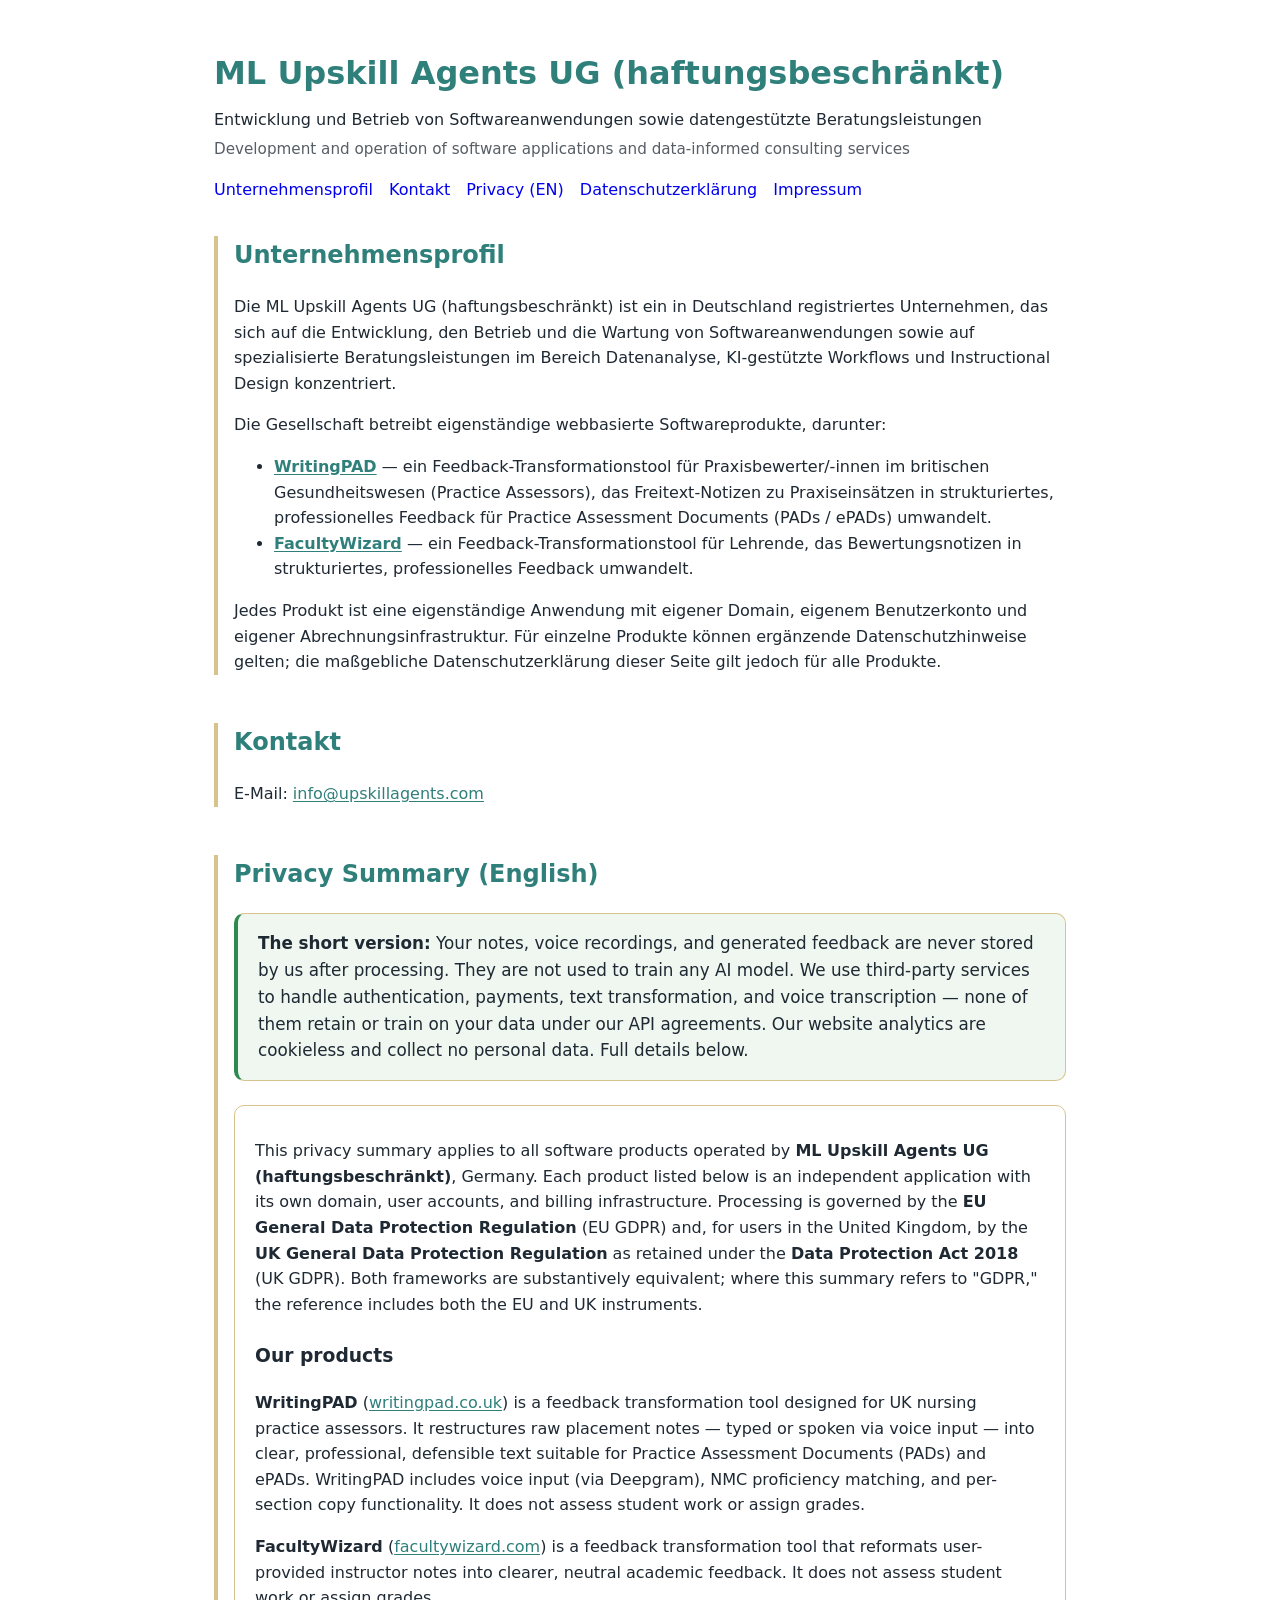
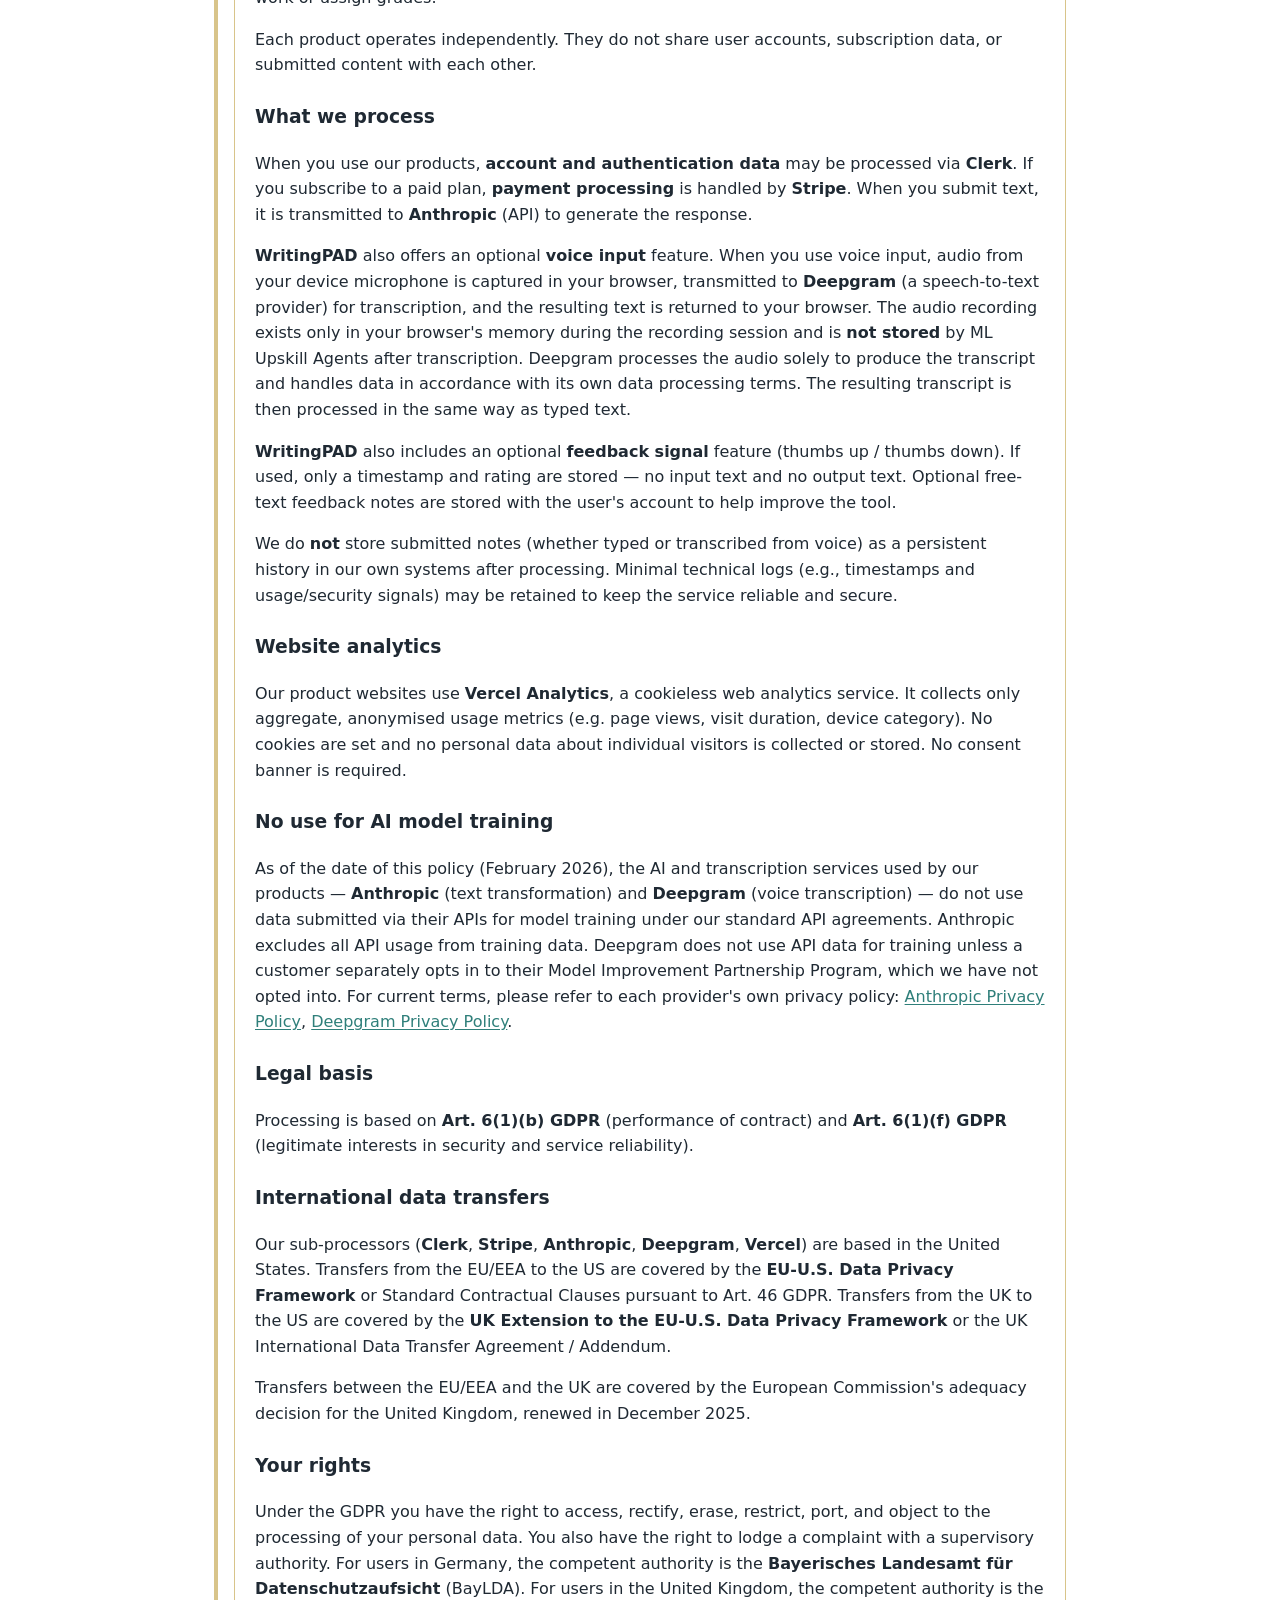
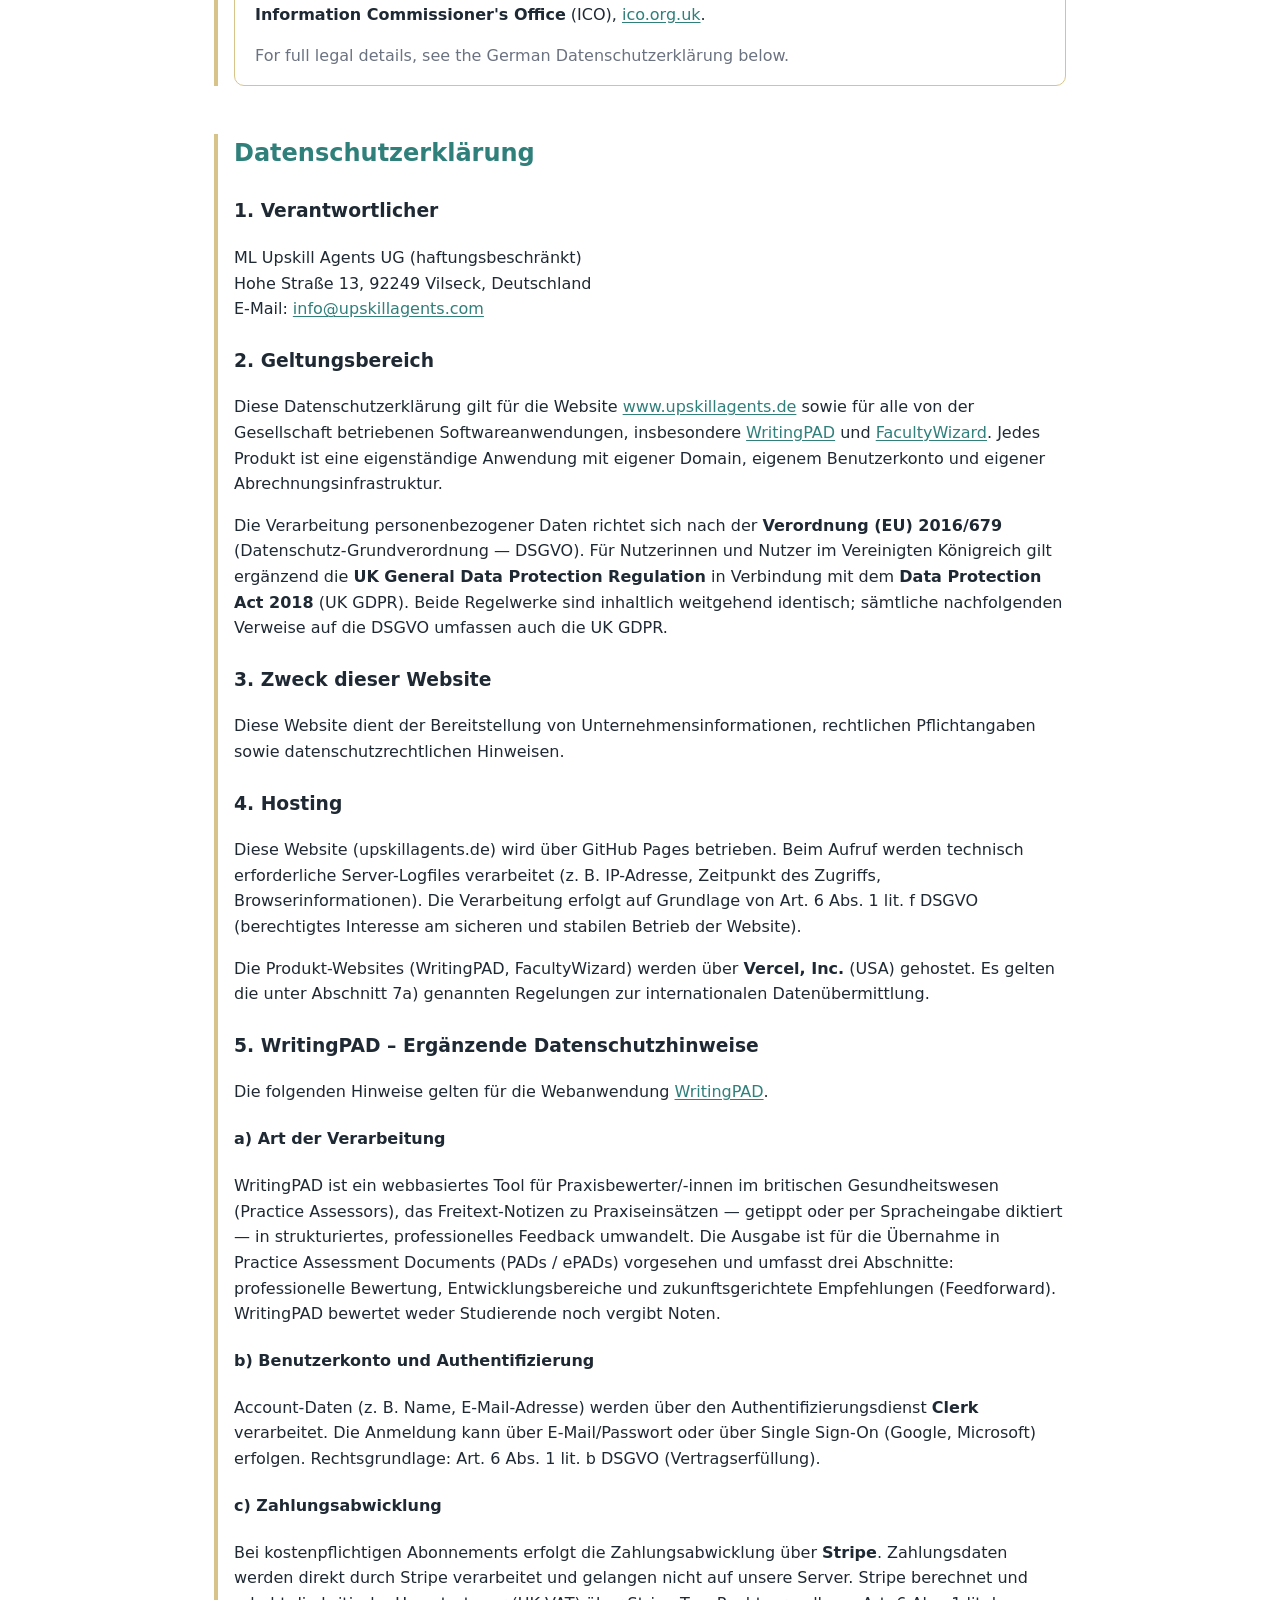
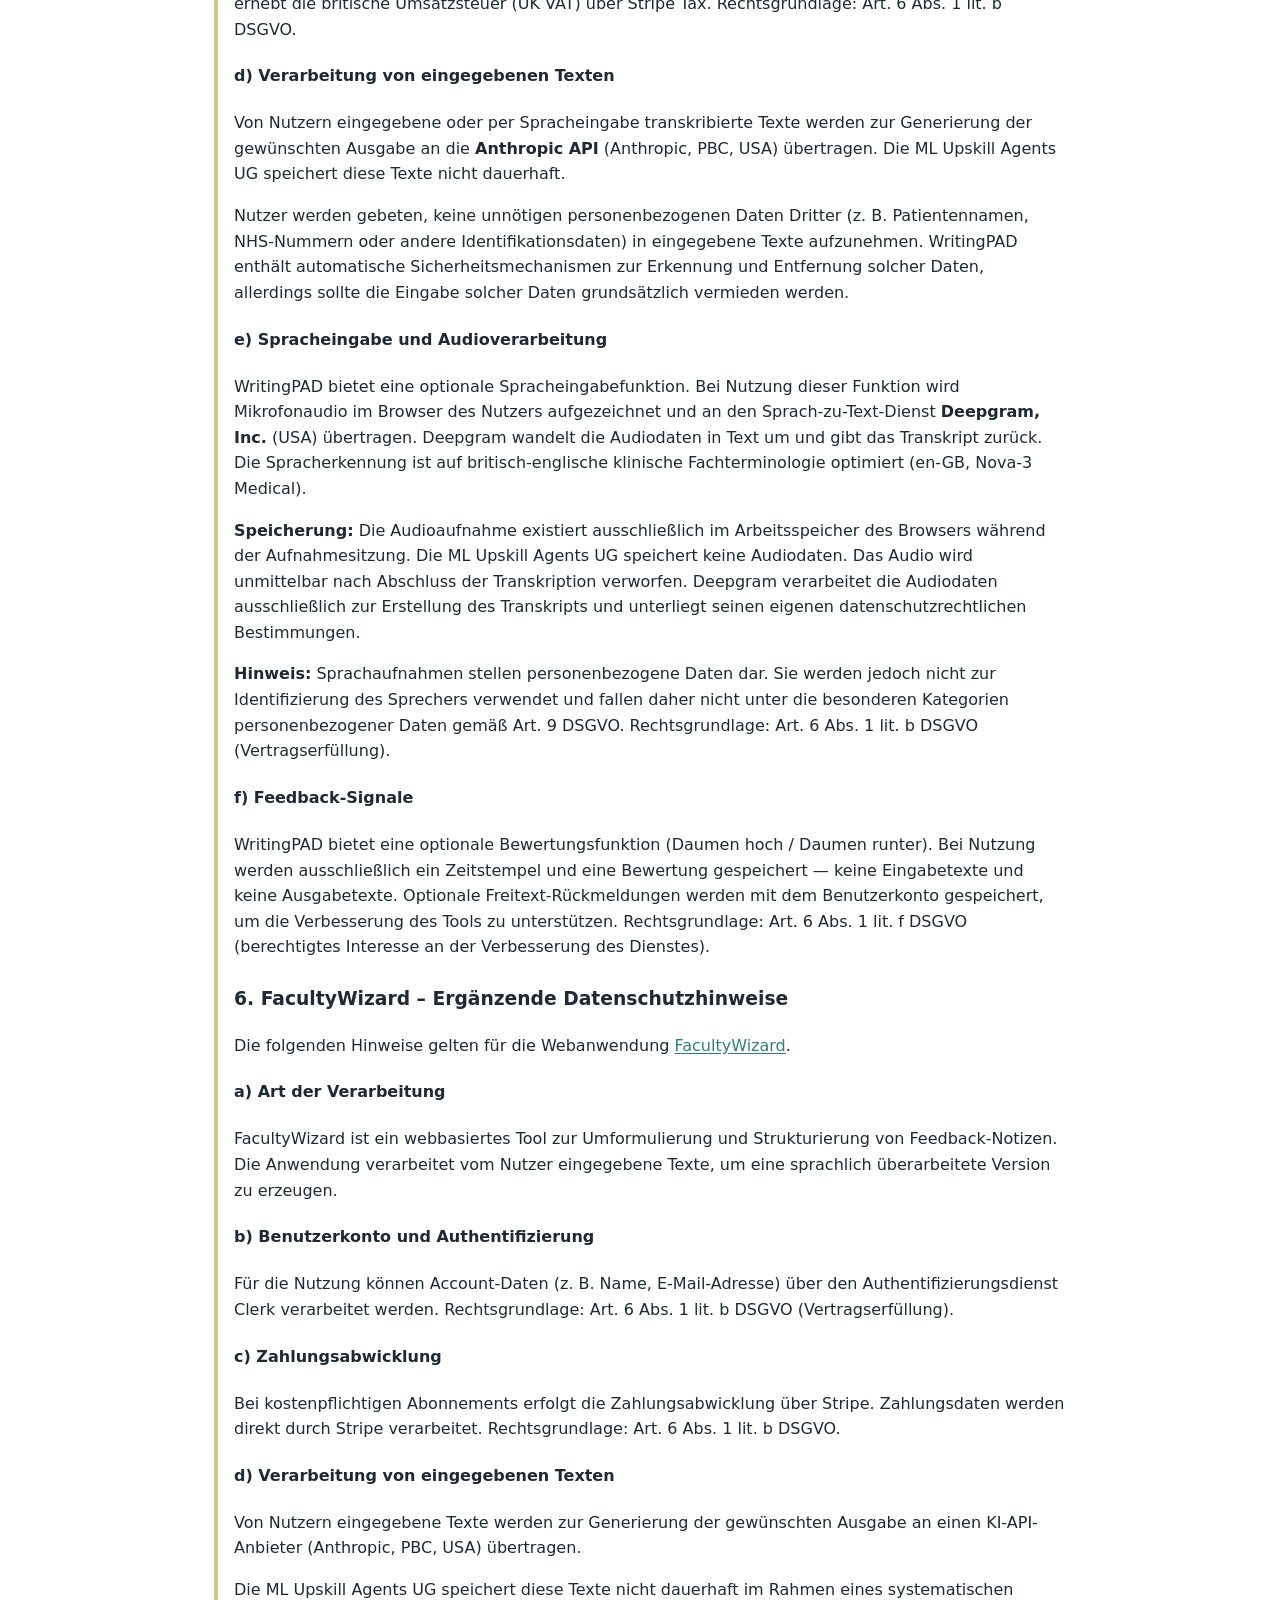
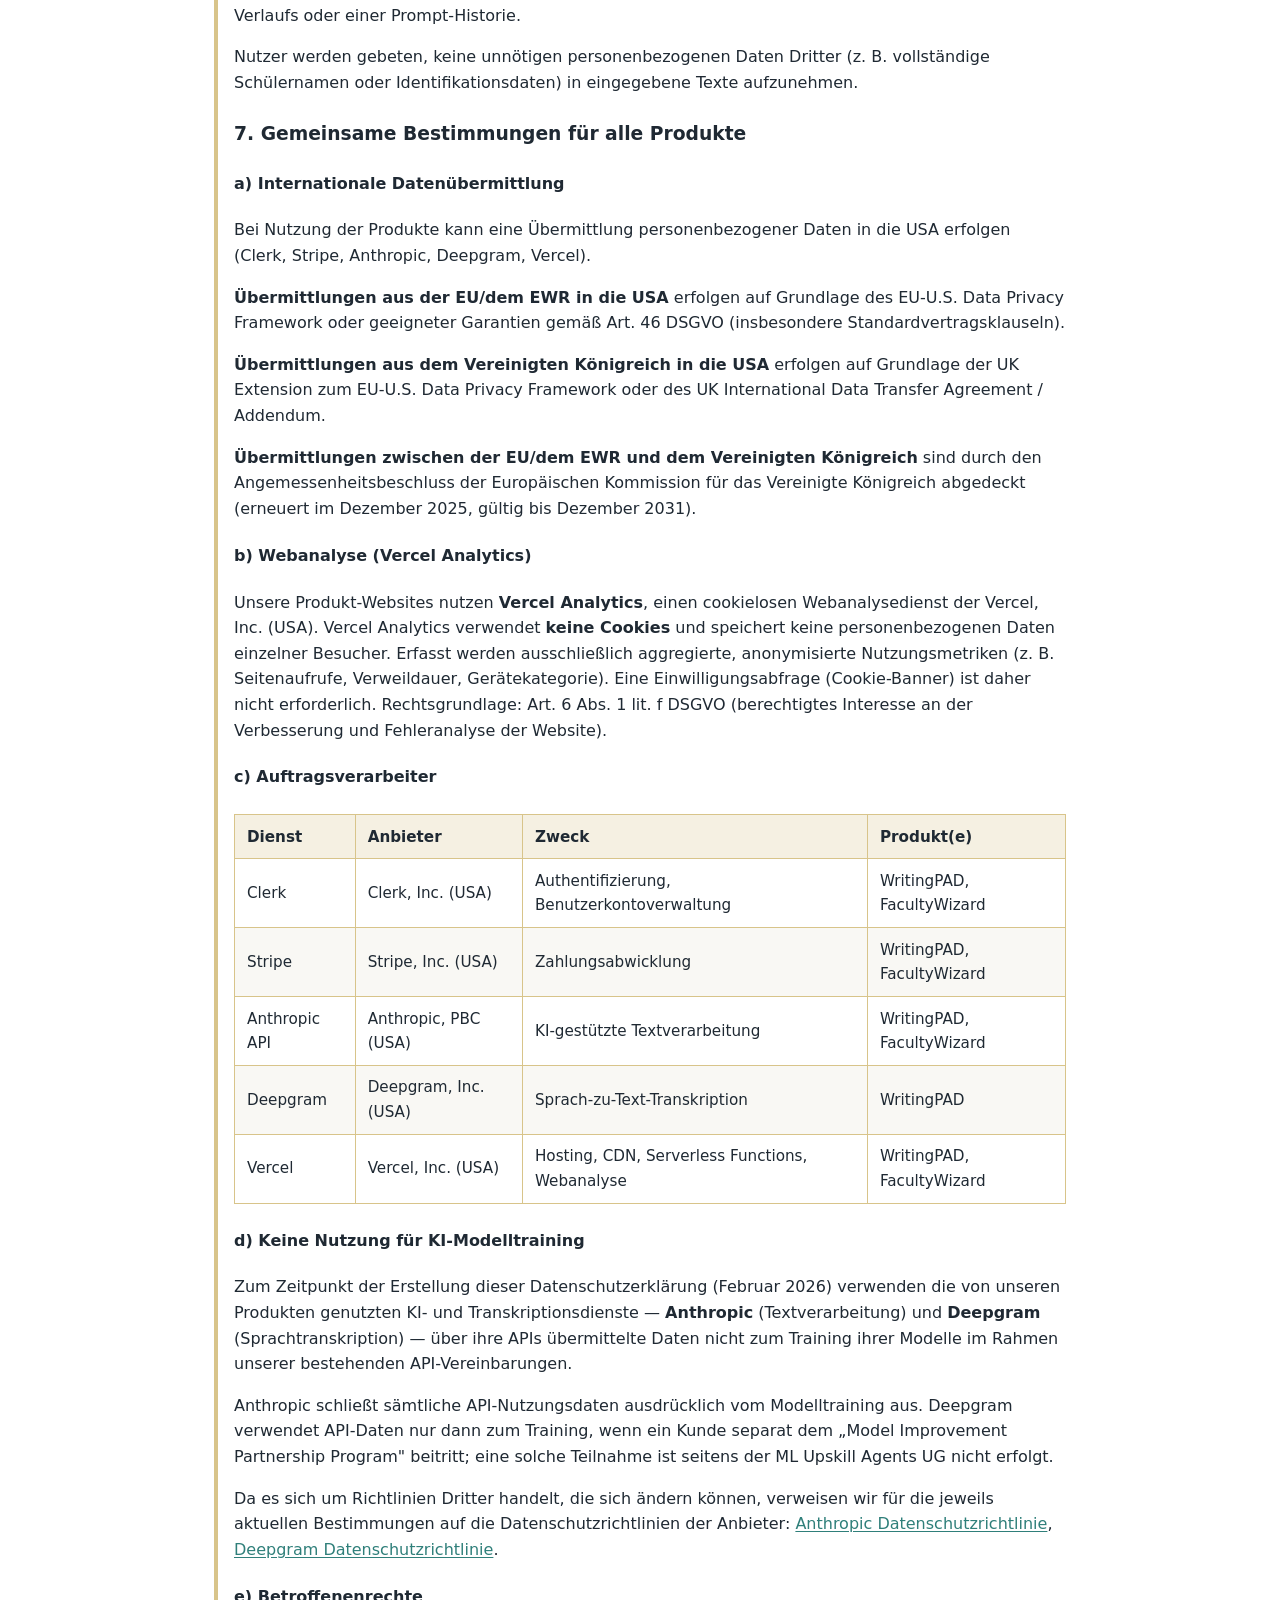
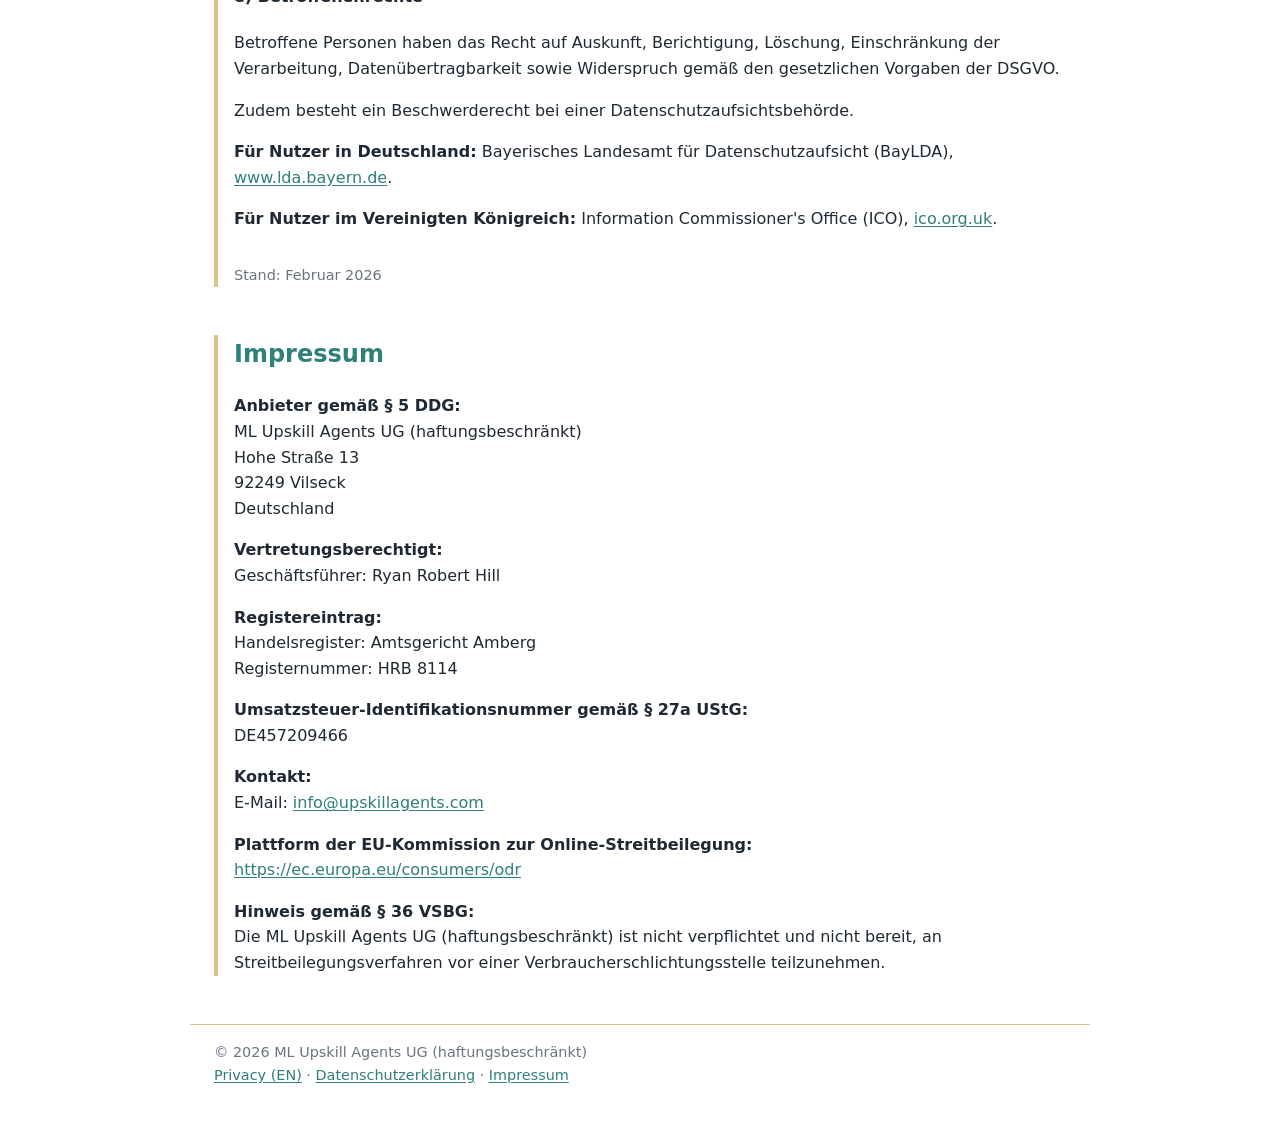
==== commit 1a973014: "Update index.html to add vercel analytics A few additional updates to note vercel analytics" ====
--- a/index.html
+++ b/index.html
@@ -6,7 +6,7 @@
   <link rel="icon" href="/favicon.ico?v=2" sizes="any">
   <!-- Open Graph -->
   <meta property="og:title" content="ML Upskill Agents UG (haftungsbeschränkt)" />
-  <meta property="og:description" content="AI-powered software applications and workflow systems (e.g., FacultyWizard.com, WritingPAD), plus data-informed consulting services." />
+  <meta property="og:description" content="AI-powered software applications and workflow systems, including WritingPAD and FacultyWizard." />
   <meta property="og:type" content="website" />
   <meta property="og:url" content="https://www.upskillagents.de/" />
   <meta property="og:image" content="https://www.upskillagents.de/og-image.png" />
@@ -18,7 +18,7 @@
   <meta name="viewport" content="width=device-width, initial-scale=1" />
   <meta
     name="description"
-    content="Unternehmensinformationen, Datenschutzerklärung und Impressum der ML Upskill Agents UG (haftungsbeschränkt) sowie ergänzende Hinweise für FacultyWizard und WritingPAD."
+    content="Unternehmensinformationen, Datenschutzerklärung und Impressum der ML Upskill Agents UG (haftungsbeschränkt) sowie ergänzende Hinweise für WritingPAD und FacultyWizard."
   />
   <link rel="stylesheet" href="assets/styles.css">
 </head>
@@ -27,7 +27,6 @@
   <h1>ML Upskill Agents UG (haftungsbeschränkt)</h1>
   <p class="tagline">Entwicklung und Betrieb von Softwareanwendungen sowie datengestützte Beratungsleistungen</p>
   <p class="tagline en">Development and operation of software applications and data-informed consulting services</p>
-  <!-- Low-friction nav. Users can ignore it; regulators love it. -->
   <nav aria-label="Seitenbereiche">
     <a href="#unternehmensprofil">Unternehmensprofil</a>
     <a href="#kontakt">Kontakt</a>
@@ -49,13 +48,30 @@
       und Instructional Design konzentriert.
     </p>
     <p>
-      Die Gesellschaft betreibt unter anderem webbasierte Softwareanwendungen,
-      einschließlich eigenständiger Produkt-Websites wie z.&nbsp;B.
-      <a href="https://www.facultywizard.com">www.facultywizard.com</a>
-      und <a href="https://www.writingpad.co.uk">www.writingpad.co.uk</a>.
-      Für einzelne Produkte können ergänzende Datenschutzhinweise gelten.
+      Die Gesellschaft betreibt eigenständige webbasierte Softwareprodukte, darunter:
+    </p>
+    <ul>
+      <li>
+        <a href="https://www.writingpad.co.uk"><strong>WritingPAD</strong></a> —
+        ein Feedback-Transformationstool für Praxisbewerter/-innen im britischen
+        Gesundheitswesen (Practice Assessors), das Freitext-Notizen zu Praxiseinsätzen
+        in strukturiertes, professionelles Feedback für Practice Assessment Documents
+        (PADs / ePADs) umwandelt.
+      </li>
+      <li>
+        <a href="https://www.facultywizard.com"><strong>FacultyWizard</strong></a> —
+        ein Feedback-Transformationstool für Lehrende, das Bewertungsnotizen in
+        strukturiertes, professionelles Feedback umwandelt.
+      </li>
+    </ul>
+    <p>
+      Jedes Produkt ist eine eigenständige Anwendung mit eigener Domain, eigenem
+      Benutzerkonto und eigener Abrechnungsinfrastruktur. Für einzelne Produkte
+      können ergänzende Datenschutzhinweise gelten; die maßgebliche
+      Datenschutzerklärung dieser Seite gilt jedoch für alle Produkte.
     </p>
   </section>
+
   <!-- =============================== -->
   <!-- Kontakt                         -->
   <!-- =============================== -->
@@ -65,13 +81,13 @@
       E-Mail: <a href="mailto:info@upskillagents.com">info@upskillagents.com</a>
     </p>
   </section>
+
   <!-- =============================== -->
   <!-- Privacy Summary (English)       -->
   <!-- =============================== -->
   <section id="privacy-summary">
     <h2>Privacy Summary (English)</h2>
 
-    <!-- Plain-language reassurance block — the 10-second version -->
     <div class="card" style="background:#f0f7f0;border-left:4px solid #2d8a4e;margin-bottom:1.5rem;">
       <p style="font-size:1.05rem;line-height:1.6;margin:0;">
         <strong>The short version:</strong>
@@ -79,6 +95,7 @@
         They are not used to train any AI model.
         We use third-party services to handle authentication, payments, text transformation,
         and voice transcription — none of them retain or train on your data under our API agreements.
+        Our website analytics are cookieless and collect no personal data.
         Full details below.
       </p>
     </div>
@@ -86,8 +103,9 @@
     <div class="card">
       <p>
         This privacy summary applies to all software products operated by
-        <strong>ML Upskill Agents UG (haftungsbeschränkt)</strong>, Germany,
-        including <strong>FacultyWizard</strong> and <strong>WritingPAD</strong>.
+        <strong>ML Upskill Agents UG (haftungsbeschränkt)</strong>, Germany.
+        Each product listed below is an independent application with its own domain,
+        user accounts, and billing infrastructure.
         Processing is governed by the <strong>EU General Data Protection Regulation</strong> (EU GDPR)
         and, for users in the United Kingdom, by the <strong>UK General Data Protection Regulation</strong>
         as retained under the <strong>Data Protection Act 2018</strong> (UK GDPR).
@@ -97,12 +115,23 @@
 
       <h3>Our products</h3>
       <p>
-        <strong>FacultyWizard</strong> is a feedback transformation tool that reformats
+        <strong>WritingPAD</strong> (<a href="https://www.writingpad.co.uk">writingpad.co.uk</a>)
+        is a feedback transformation tool designed for
+        UK nursing practice assessors. It restructures raw placement notes — typed or spoken
+        via voice input — into clear, professional, defensible text suitable for Practice
+        Assessment Documents (PADs) and ePADs. WritingPAD includes voice input (via Deepgram),
+        NMC proficiency matching, and per-section copy functionality.
+        It does not assess student work or assign grades.
+      </p>
+      <p>
+        <strong>FacultyWizard</strong> (<a href="https://www.facultywizard.com">facultywizard.com</a>)
+        is a feedback transformation tool that reformats
         user-provided instructor notes into clearer, neutral academic feedback.
-        <strong>WritingPAD</strong> is a feedback transformation tool designed for
-        UK nursing practice assessors that restructures raw placement notes into clear,
-        professional, defensible text suitable for Practice Assessment Documents (PADs) and ePADs.
-        Neither product assesses student work or assigns grades.
+        It does not assess student work or assign grades.
+      </p>
+      <p>
+        Each product operates independently. They do not share user accounts,
+        subscription data, or submitted content with each other.
       </p>
 
       <h3>What we process</h3>
@@ -124,10 +153,25 @@
         The resulting transcript is then processed in the same way as typed text.
       </p>
       <p>
+        <strong>WritingPAD</strong> also includes an optional <strong>feedback signal</strong>
+        feature (thumbs up / thumbs down). If used, only a timestamp and rating are stored
+        — no input text and no output text. Optional free-text feedback notes are stored
+        with the user's account to help improve the tool.
+      </p>
+      <p>
         We do <strong>not</strong> store submitted notes (whether typed or transcribed from voice)
         as a persistent history in our own systems after processing.
         Minimal technical logs (e.g., timestamps and usage/security signals) may be retained
         to keep the service reliable and secure.
+      </p>
+
+      <h3>Website analytics</h3>
+      <p>
+        Our product websites use <strong>Vercel Analytics</strong>, a cookieless
+        web analytics service. It collects only aggregate, anonymised usage metrics
+        (e.g. page views, visit duration, device category). No cookies are set and
+        no personal data about individual visitors is collected or stored.
+        No consent banner is required.
       </p>
 
       <h3>No use for AI model training</h3>
@@ -154,7 +198,8 @@
       <h3>International data transfers</h3>
       <p>
         Our sub-processors (<strong>Clerk</strong>, <strong>Stripe</strong>,
-        <strong>Anthropic</strong>, <strong>Deepgram</strong>) are based in the United States.
+        <strong>Anthropic</strong>, <strong>Deepgram</strong>, <strong>Vercel</strong>)
+        are based in the United States.
         Transfers from the EU/EEA to the US are covered by the
         <strong>EU-U.S. Data Privacy Framework</strong> or Standard Contractual Clauses
         pursuant to Art.&nbsp;46 GDPR. Transfers from the UK to the US are covered by the
@@ -183,6 +228,7 @@
       </p>
     </div>
   </section>
+
   <!-- =============================== -->
   <!-- Datenschutzerklärung (DE)       -->
   <!-- =============================== -->
@@ -201,8 +247,10 @@
       Diese Datenschutzerklärung gilt für die Website
       <a href="https://www.upskillagents.de">www.upskillagents.de</a>
       sowie für alle von der Gesellschaft betriebenen Softwareanwendungen,
-      insbesondere <a href="https://www.facultywizard.com">FacultyWizard</a>
-      und <a href="https://www.writingpad.co.uk">WritingPAD</a>.
+      insbesondere <a href="https://www.writingpad.co.uk">WritingPAD</a>
+      und <a href="https://www.facultywizard.com">FacultyWizard</a>.
+      Jedes Produkt ist eine eigenständige Anwendung mit eigener Domain,
+      eigenem Benutzerkonto und eigener Abrechnungsinfrastruktur.
     </p>
     <p>
       Die Verarbeitung personenbezogener Daten richtet sich nach der
@@ -222,58 +270,19 @@
 
     <h3>4. Hosting</h3>
     <p>
-      Diese Website wird über GitHub Pages betrieben.
+      Diese Website (upskillagents.de) wird über GitHub Pages betrieben.
       Beim Aufruf werden technisch erforderliche Server-Logfiles verarbeitet
       (z.&nbsp;B. IP-Adresse, Zeitpunkt des Zugriffs, Browserinformationen).
       Die Verarbeitung erfolgt auf Grundlage von Art.&nbsp;6 Abs.&nbsp;1 lit.&nbsp;f DSGVO
       (berechtigtes Interesse am sicheren und stabilen Betrieb der Website).
     </p>
-
-    <h3>5. FacultyWizard – Ergänzende Datenschutzhinweise</h3>
-    <p>
-      Die folgenden Hinweise gelten für die Webanwendung
-      <a href="https://www.facultywizard.com">FacultyWizard</a>.
-    </p>
-
-    <h4>a) Art der Verarbeitung</h4>
-    <p>
-      FacultyWizard ist ein webbasiertes Tool zur Umformulierung und Strukturierung
-      von Feedback-Notizen. Die Anwendung verarbeitet vom Nutzer eingegebene Texte,
-      um eine sprachlich überarbeitete Version zu erzeugen.
-    </p>
-    <h4>b) Benutzerkonto und Authentifizierung</h4>
-    <p>
-      Für die Nutzung können Account-Daten (z.&nbsp;B. Name, E-Mail-Adresse)
-      über den Authentifizierungsdienst Clerk verarbeitet werden.
-      Rechtsgrundlage: Art.&nbsp;6 Abs.&nbsp;1 lit.&nbsp;b DSGVO (Vertragserfüllung).
-    </p>
-    <h4>c) Zahlungsabwicklung</h4>
-    <p>
-      Bei kostenpflichtigen Abonnements erfolgt die Zahlungsabwicklung über Stripe.
-      Zahlungsdaten werden direkt durch Stripe verarbeitet.
-      Rechtsgrundlage: Art.&nbsp;6 Abs.&nbsp;1 lit.&nbsp;b DSGVO.
-    </p>
-    <h4>d) Verarbeitung von eingegebenen Texten</h4>
-    <p>
-      Von Nutzern eingegebene Texte werden zur Generierung der gewünschten Ausgabe
-      an einen KI-API-Anbieter (Anthropic, PBC, USA) übertragen.
-    </p>
-    <p>
-      Die ML Upskill Agents UG speichert diese Texte nicht dauerhaft
-      im Rahmen eines systematischen Verlaufs oder einer Prompt-Historie.
-    </p>
-    <p>
-      Der API-Anbieter kann Daten gemäß seinen eigenen Nutzungsbedingungen
-      und Datenschutzbestimmungen temporär verarbeiten oder speichern,
-      insbesondere zur Gewährleistung von Sicherheit und Integrität des Dienstes.
-    </p>
-    <p>
-      Nutzer werden gebeten, keine unnötigen personenbezogenen Daten Dritter
-      (z.&nbsp;B. vollständige Schülernamen oder Identifikationsdaten)
-      in eingegebene Texte aufzunehmen.
-    </p>
-
-    <h3>6. WritingPAD – Ergänzende Datenschutzhinweise</h3>
+    <p>
+      Die Produkt-Websites (WritingPAD, FacultyWizard) werden über
+      <strong>Vercel, Inc.</strong> (USA) gehostet. Es gelten die unter
+      Abschnitt 7a) genannten Regelungen zur internationalen Datenübermittlung.
+    </p>
+
+    <h3>5. WritingPAD – Ergänzende Datenschutzhinweise</h3>
     <p>
       Die folgenden Hinweise gelten für die Webanwendung
       <a href="https://www.writingpad.co.uk">WritingPAD</a>.
@@ -283,27 +292,35 @@
     <p>
       WritingPAD ist ein webbasiertes Tool für Praxisbewerter/-innen im britischen
       Gesundheitswesen (Practice Assessors), das Freitext-Notizen zu Praxiseinsätzen
-      in strukturiertes, professionelles Feedback umwandelt. Die Ausgabe ist für die
-      Übernahme in Practice Assessment Documents (PADs / ePADs) vorgesehen.
+      — getippt oder per Spracheingabe diktiert — in strukturiertes, professionelles
+      Feedback umwandelt. Die Ausgabe ist für die Übernahme in Practice Assessment
+      Documents (PADs / ePADs) vorgesehen und umfasst drei Abschnitte: professionelle
+      Bewertung, Entwicklungsbereiche und zukunftsgerichtete Empfehlungen (Feedforward).
       WritingPAD bewertet weder Studierende noch vergibt Noten.
     </p>
 
     <h4>b) Benutzerkonto und Authentifizierung</h4>
     <p>
-      Wie bei FacultyWizard werden Account-Daten über Clerk verarbeitet.
+      Account-Daten (z.&nbsp;B. Name, E-Mail-Adresse) werden über den
+      Authentifizierungsdienst <strong>Clerk</strong> verarbeitet. Die Anmeldung kann
+      über E-Mail/Passwort oder über Single Sign-On (Google, Microsoft) erfolgen.
+      Rechtsgrundlage: Art.&nbsp;6 Abs.&nbsp;1 lit.&nbsp;b DSGVO (Vertragserfüllung).
+    </p>
+
+    <h4>c) Zahlungsabwicklung</h4>
+    <p>
+      Bei kostenpflichtigen Abonnements erfolgt die Zahlungsabwicklung über
+      <strong>Stripe</strong>. Zahlungsdaten werden direkt durch Stripe verarbeitet
+      und gelangen nicht auf unsere Server. Stripe berechnet und erhebt die
+      britische Umsatzsteuer (UK VAT) über Stripe Tax.
       Rechtsgrundlage: Art.&nbsp;6 Abs.&nbsp;1 lit.&nbsp;b DSGVO.
     </p>
 
-    <h4>c) Zahlungsabwicklung</h4>
-    <p>
-      Die Zahlungsabwicklung erfolgt über Stripe.
-      Rechtsgrundlage: Art.&nbsp;6 Abs.&nbsp;1 lit.&nbsp;b DSGVO.
-    </p>
-
     <h4>d) Verarbeitung von eingegebenen Texten</h4>
     <p>
       Von Nutzern eingegebene oder per Spracheingabe transkribierte Texte werden
-      zur Generierung der gewünschten Ausgabe an die Anthropic API (Anthropic, PBC, USA) übertragen.
+      zur Generierung der gewünschten Ausgabe an die <strong>Anthropic API</strong>
+      (Anthropic, PBC, USA) übertragen.
       Die ML Upskill Agents UG speichert diese Texte nicht dauerhaft.
     </p>
     <p>
@@ -320,6 +337,8 @@
       Bei Nutzung dieser Funktion wird Mikrofonaudio im Browser des Nutzers aufgezeichnet
       und an den Sprach-zu-Text-Dienst <strong>Deepgram, Inc.</strong> (USA) übertragen.
       Deepgram wandelt die Audiodaten in Text um und gibt das Transkript zurück.
+      Die Spracherkennung ist auf britisch-englische klinische Fachterminologie
+      optimiert (en-GB, Nova-3 Medical).
     </p>
     <p>
       <strong>Speicherung:</strong> Die Audioaufnahme existiert ausschließlich im
@@ -337,12 +356,64 @@
       Rechtsgrundlage: Art.&nbsp;6 Abs.&nbsp;1 lit.&nbsp;b DSGVO (Vertragserfüllung).
     </p>
 
+    <h4>f) Feedback-Signale</h4>
+    <p>
+      WritingPAD bietet eine optionale Bewertungsfunktion (Daumen hoch / Daumen runter).
+      Bei Nutzung werden ausschließlich ein Zeitstempel und eine Bewertung gespeichert
+      — keine Eingabetexte und keine Ausgabetexte. Optionale Freitext-Rückmeldungen
+      werden mit dem Benutzerkonto gespeichert, um die Verbesserung des Tools zu unterstützen.
+      Rechtsgrundlage: Art.&nbsp;6 Abs.&nbsp;1 lit.&nbsp;f DSGVO (berechtigtes Interesse
+      an der Verbesserung des Dienstes).
+    </p>
+
+    <h3>6. FacultyWizard – Ergänzende Datenschutzhinweise</h3>
+    <p>
+      Die folgenden Hinweise gelten für die Webanwendung
+      <a href="https://www.facultywizard.com">FacultyWizard</a>.
+    </p>
+
+    <h4>a) Art der Verarbeitung</h4>
+    <p>
+      FacultyWizard ist ein webbasiertes Tool zur Umformulierung und Strukturierung
+      von Feedback-Notizen. Die Anwendung verarbeitet vom Nutzer eingegebene Texte,
+      um eine sprachlich überarbeitete Version zu erzeugen.
+    </p>
+
+    <h4>b) Benutzerkonto und Authentifizierung</h4>
+    <p>
+      Für die Nutzung können Account-Daten (z.&nbsp;B. Name, E-Mail-Adresse)
+      über den Authentifizierungsdienst Clerk verarbeitet werden.
+      Rechtsgrundlage: Art.&nbsp;6 Abs.&nbsp;1 lit.&nbsp;b DSGVO (Vertragserfüllung).
+    </p>
+
+    <h4>c) Zahlungsabwicklung</h4>
+    <p>
+      Bei kostenpflichtigen Abonnements erfolgt die Zahlungsabwicklung über Stripe.
+      Zahlungsdaten werden direkt durch Stripe verarbeitet.
+      Rechtsgrundlage: Art.&nbsp;6 Abs.&nbsp;1 lit.&nbsp;b DSGVO.
+    </p>
+
+    <h4>d) Verarbeitung von eingegebenen Texten</h4>
+    <p>
+      Von Nutzern eingegebene Texte werden zur Generierung der gewünschten Ausgabe
+      an einen KI-API-Anbieter (Anthropic, PBC, USA) übertragen.
+    </p>
+    <p>
+      Die ML Upskill Agents UG speichert diese Texte nicht dauerhaft
+      im Rahmen eines systematischen Verlaufs oder einer Prompt-Historie.
+    </p>
+    <p>
+      Nutzer werden gebeten, keine unnötigen personenbezogenen Daten Dritter
+      (z.&nbsp;B. vollständige Schülernamen oder Identifikationsdaten)
+      in eingegebene Texte aufzunehmen.
+    </p>
+
     <h3>7. Gemeinsame Bestimmungen für alle Produkte</h3>
 
     <h4>a) Internationale Datenübermittlung</h4>
     <p>
       Bei Nutzung der Produkte kann eine Übermittlung personenbezogener Daten
-      in die USA erfolgen (Clerk, Stripe, Anthropic, Deepgram, Hosting-Anbieter).
+      in die USA erfolgen (Clerk, Stripe, Anthropic, Deepgram, Vercel).
     </p>
     <p>
       <strong>Übermittlungen aus der EU/dem EWR in die USA</strong> erfolgen auf Grundlage
@@ -360,7 +431,20 @@
       Königreich abgedeckt (erneuert im Dezember 2025, gültig bis Dezember 2031).
     </p>
 
-    <h4>b) Auftragsverarbeiter</h4>
+    <h4>b) Webanalyse (Vercel Analytics)</h4>
+    <p>
+      Unsere Produkt-Websites nutzen <strong>Vercel Analytics</strong>, einen
+      cookielosen Webanalysedienst der Vercel, Inc. (USA).
+      Vercel Analytics verwendet <strong>keine Cookies</strong> und speichert
+      keine personenbezogenen Daten einzelner Besucher.
+      Erfasst werden ausschließlich aggregierte, anonymisierte Nutzungsmetriken
+      (z.&nbsp;B. Seitenaufrufe, Verweildauer, Gerätekategorie).
+      Eine Einwilligungsabfrage (Cookie-Banner) ist daher nicht erforderlich.
+      Rechtsgrundlage: Art.&nbsp;6 Abs.&nbsp;1 lit.&nbsp;f DSGVO
+      (berechtigtes Interesse an der Verbesserung und Fehleranalyse der Website).
+    </p>
+
+    <h4>c) Auftragsverarbeiter</h4>
     <table>
       <thead>
         <tr>
@@ -375,19 +459,19 @@
           <td>Clerk</td>
           <td>Clerk, Inc. (USA)</td>
           <td>Authentifizierung, Benutzerkontoverwaltung</td>
-          <td>FacultyWizard, WritingPAD</td>
+          <td>WritingPAD, FacultyWizard</td>
         </tr>
         <tr>
           <td>Stripe</td>
           <td>Stripe, Inc. (USA)</td>
           <td>Zahlungsabwicklung</td>
-          <td>FacultyWizard, WritingPAD</td>
+          <td>WritingPAD, FacultyWizard</td>
         </tr>
         <tr>
           <td>Anthropic API</td>
           <td>Anthropic, PBC (USA)</td>
           <td>KI-gestützte Textverarbeitung</td>
-          <td>FacultyWizard, WritingPAD</td>
+          <td>WritingPAD, FacultyWizard</td>
         </tr>
         <tr>
           <td>Deepgram</td>
@@ -395,10 +479,16 @@
           <td>Sprach-zu-Text-Transkription</td>
           <td>WritingPAD</td>
         </tr>
+        <tr>
+          <td>Vercel</td>
+          <td>Vercel, Inc. (USA)</td>
+          <td>Hosting, CDN, Serverless Functions, Webanalyse</td>
+          <td>WritingPAD, FacultyWizard</td>
+        </tr>
       </tbody>
     </table>
 
-    <h4>c) Keine Nutzung für KI-Modelltraining</h4>
+    <h4>d) Keine Nutzung für KI-Modelltraining</h4>
     <p>
       Zum Zeitpunkt der Erstellung dieser Datenschutzerklärung (Februar 2026) verwenden
       die von unseren Produkten genutzten KI- und Transkriptionsdienste —
@@ -419,7 +509,7 @@
       <a href="https://deepgram.com/privacy" target="_blank" rel="noopener noreferrer">Deepgram Datenschutzrichtlinie</a>.
     </p>
 
-    <h4>d) Betroffenenrechte</h4>
+    <h4>e) Betroffenenrechte</h4>
     <p>
       Betroffene Personen haben das Recht auf Auskunft, Berichtigung, Löschung,
       Einschränkung der Verarbeitung, Datenübertragbarkeit sowie Widerspruch
@@ -438,11 +528,11 @@
       Information Commissioner's Office (ICO),
       <a href="https://ico.org.uk" target="_blank" rel="noopener noreferrer">ico.org.uk</a>.
     </p>
-
     <p class="stand">Stand: Februar 2026</p>
   </section>
-  <!-- =============================== -->
-  <!-- Impressum (moved to bottom)     -->
+
+  <!-- =============================== -->
+  <!-- Impressum                       -->
   <!-- =============================== -->
   <section id="impressum">
     <h2>Impressum</h2>
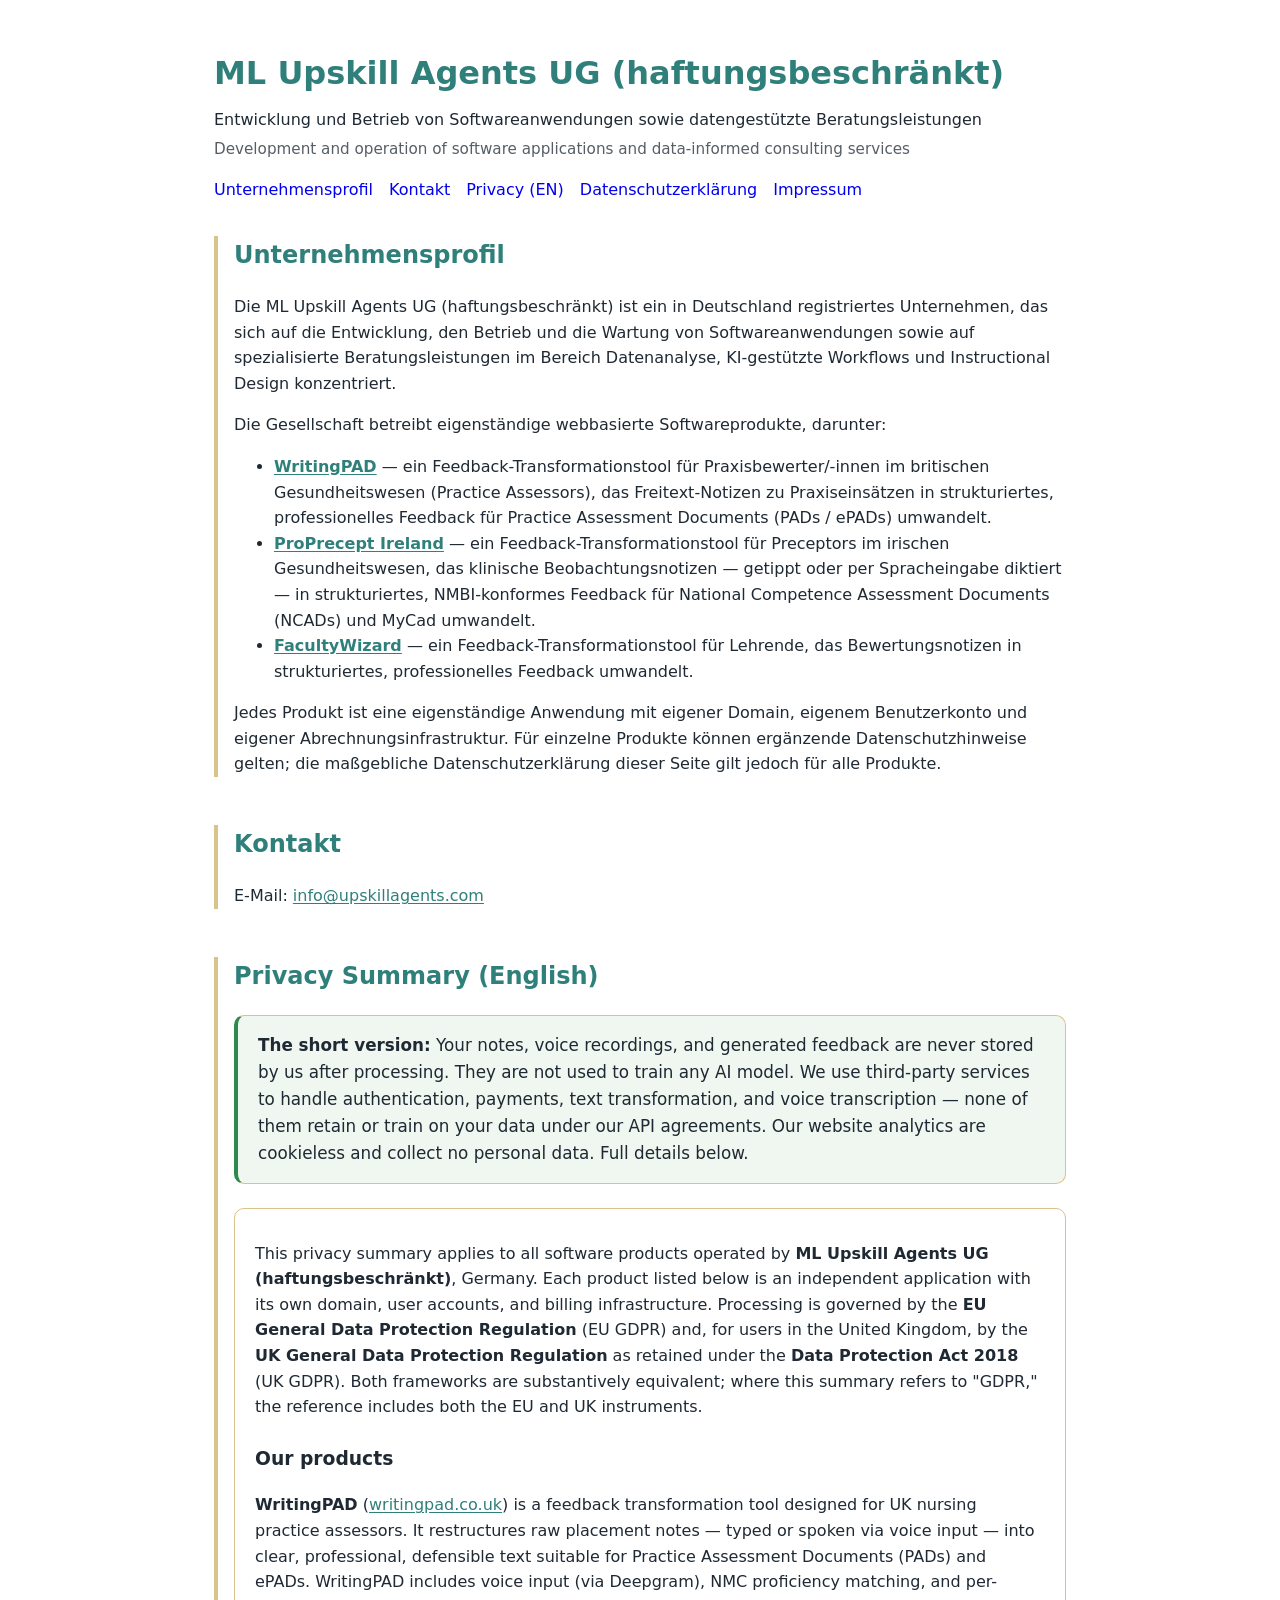
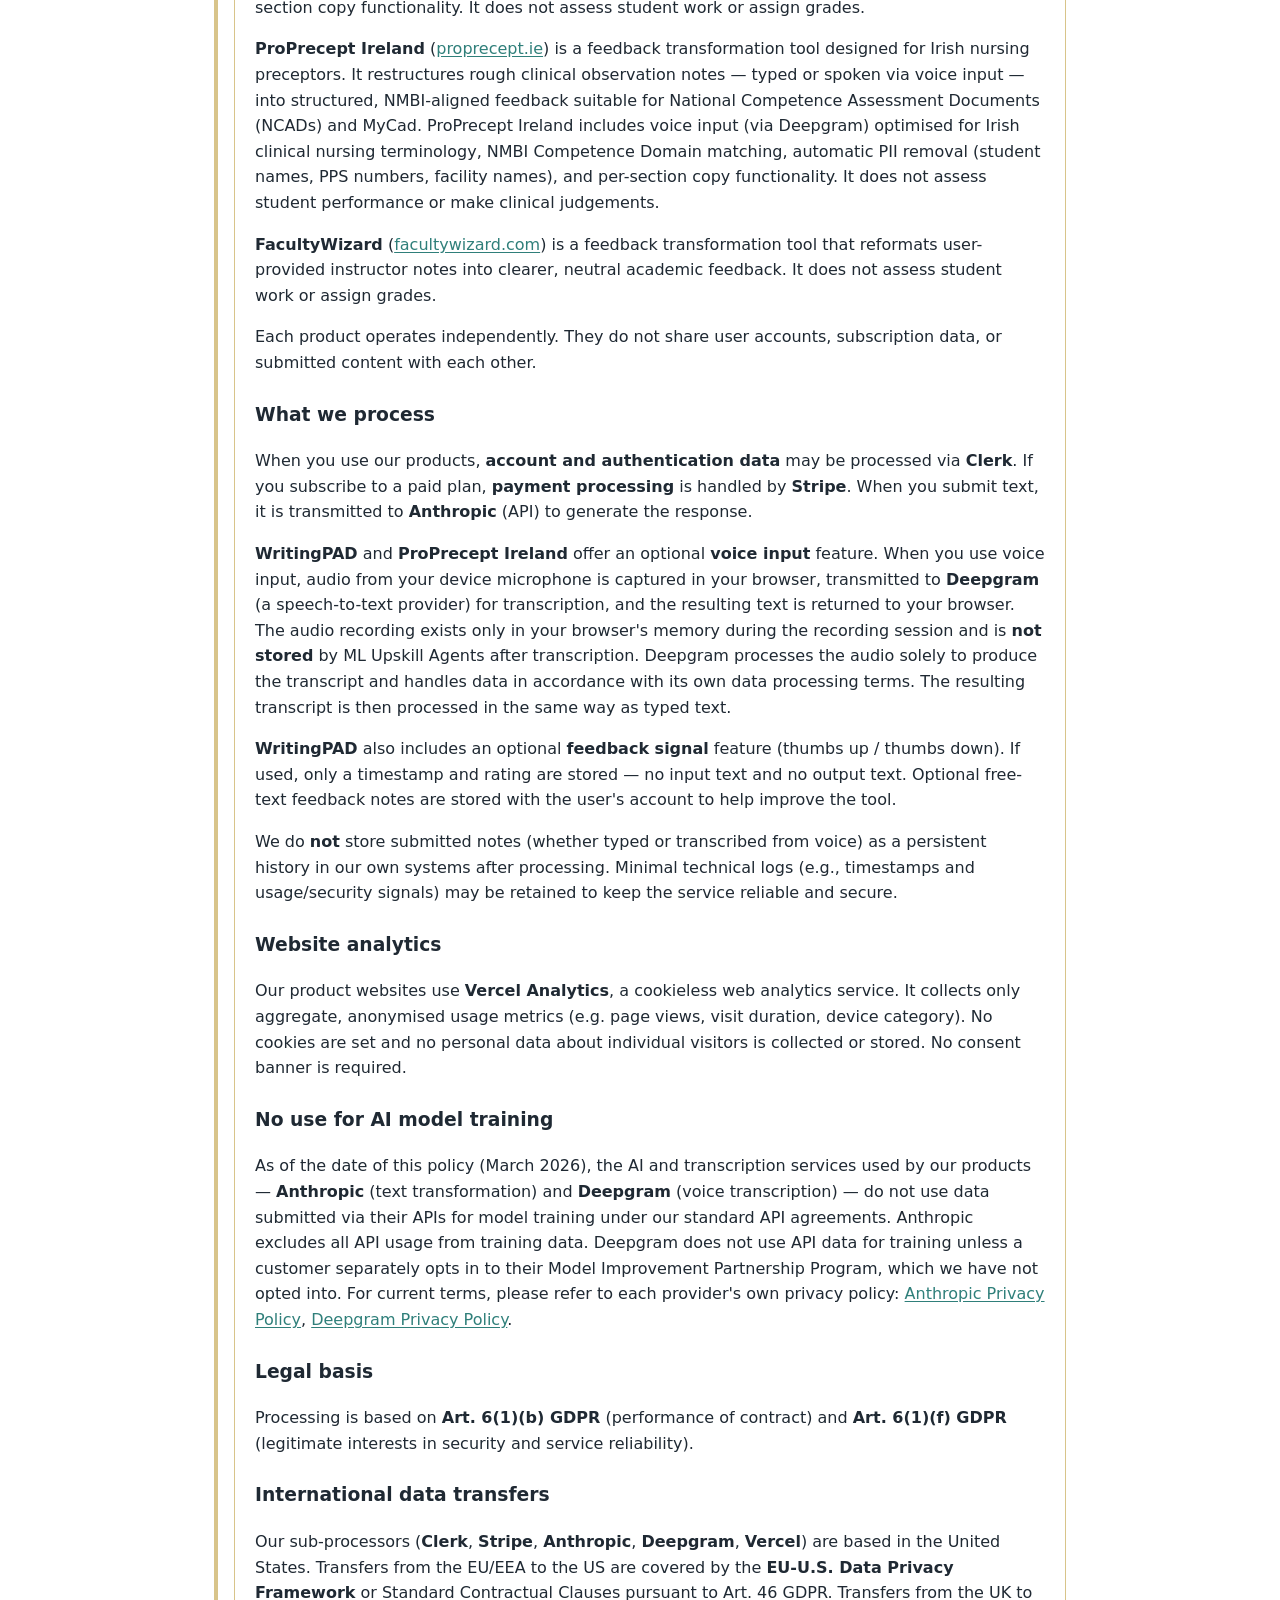
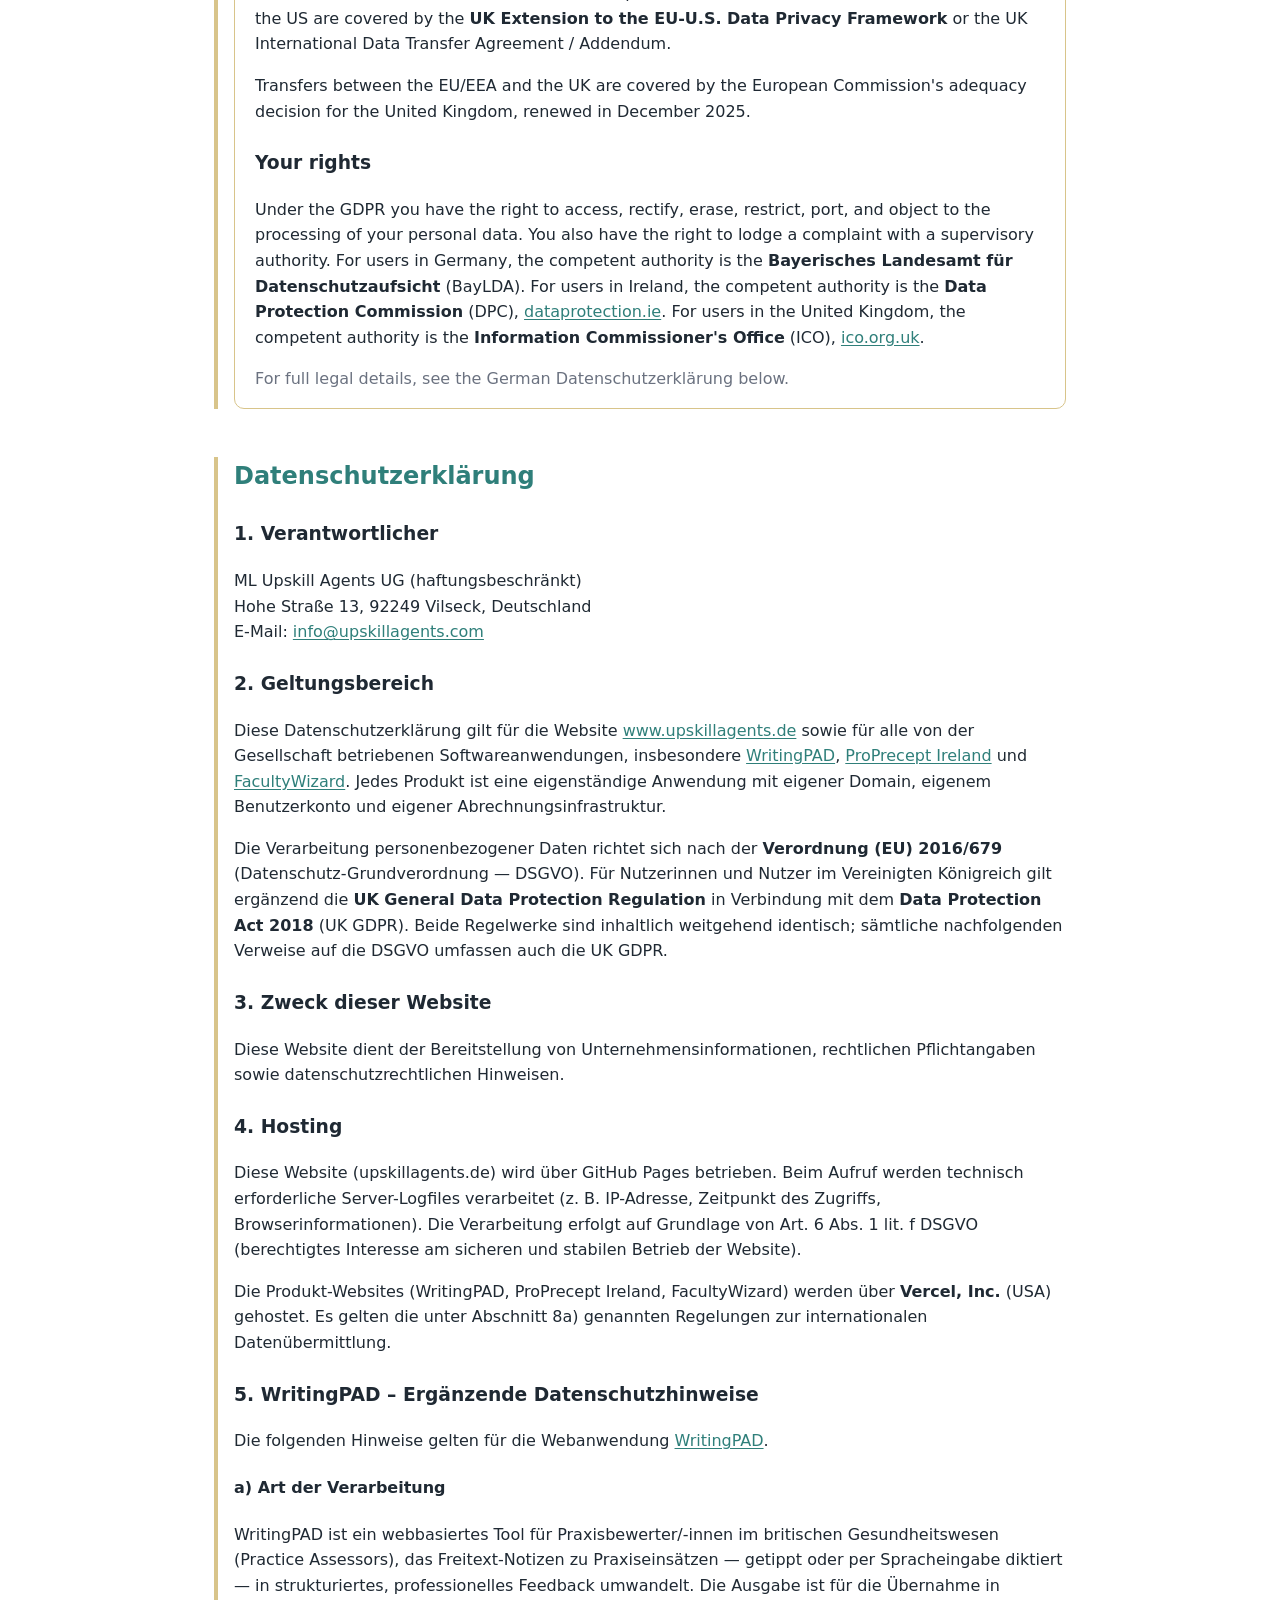
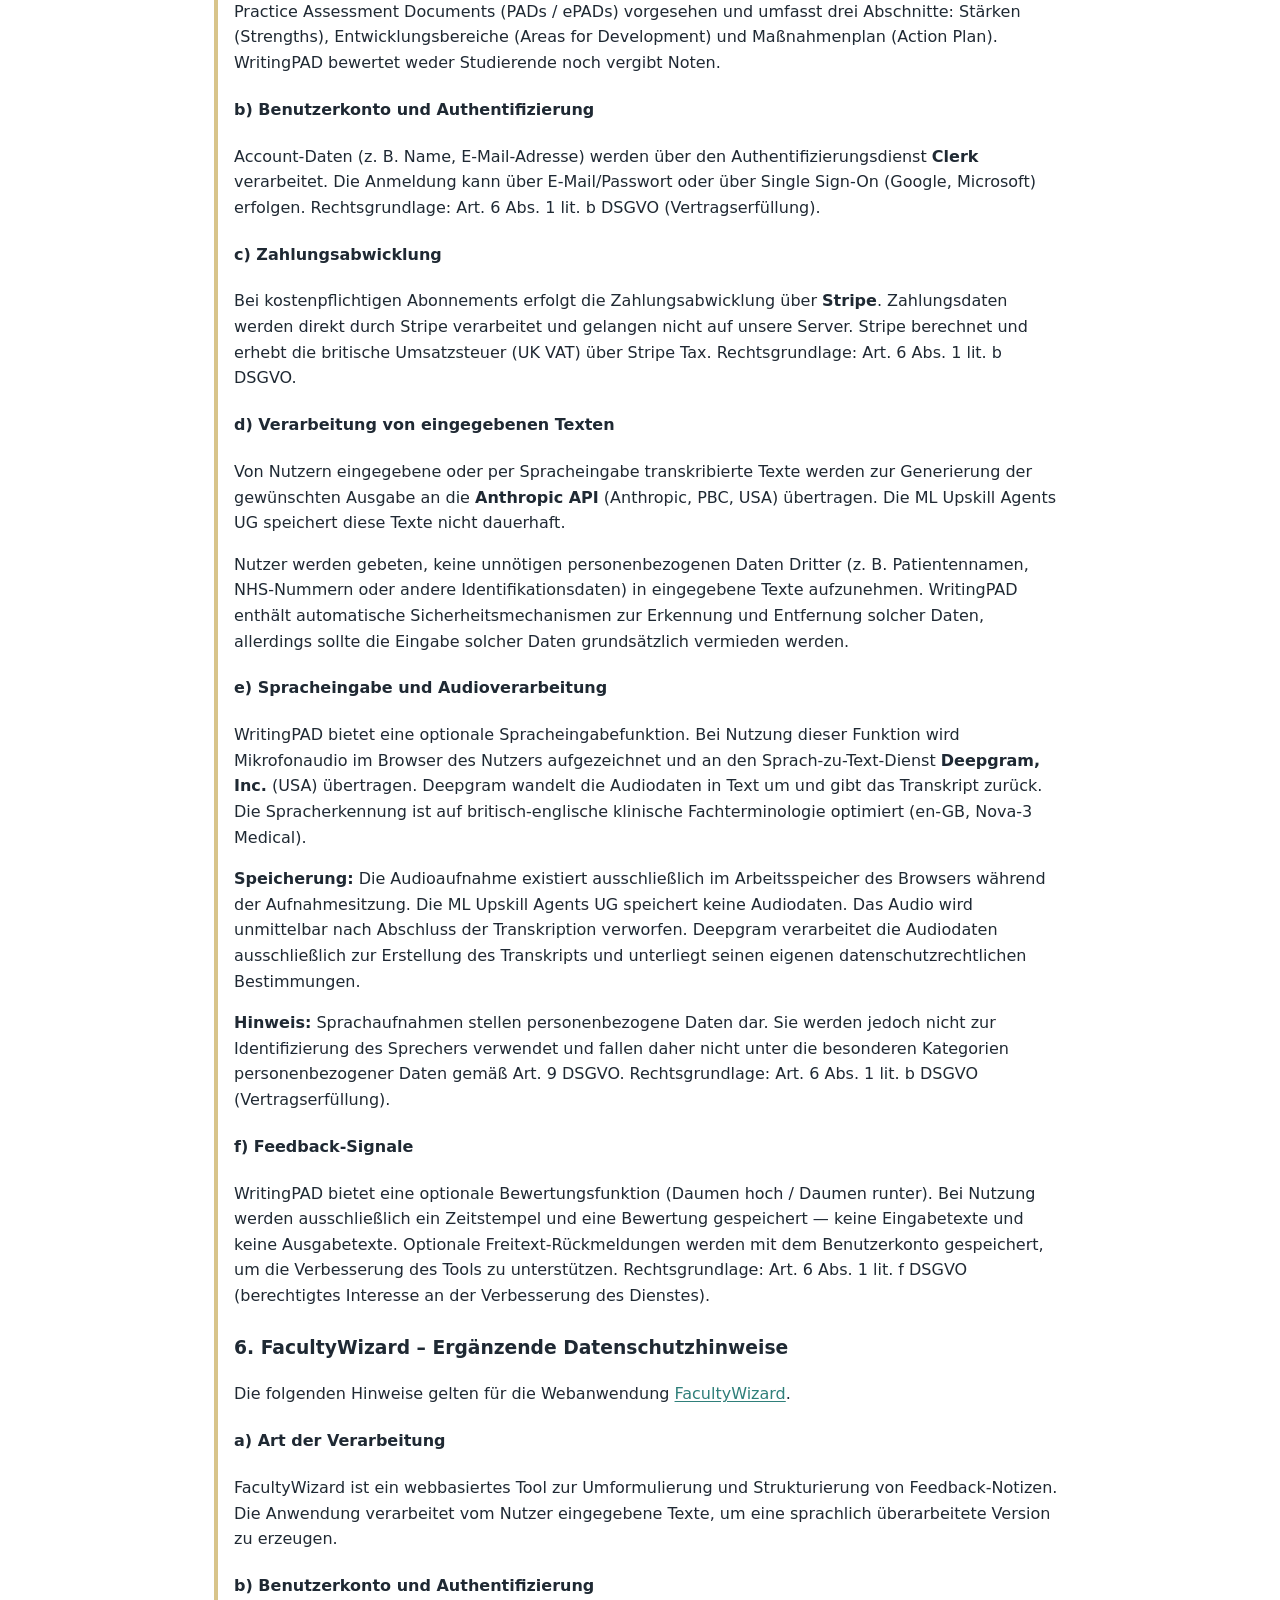
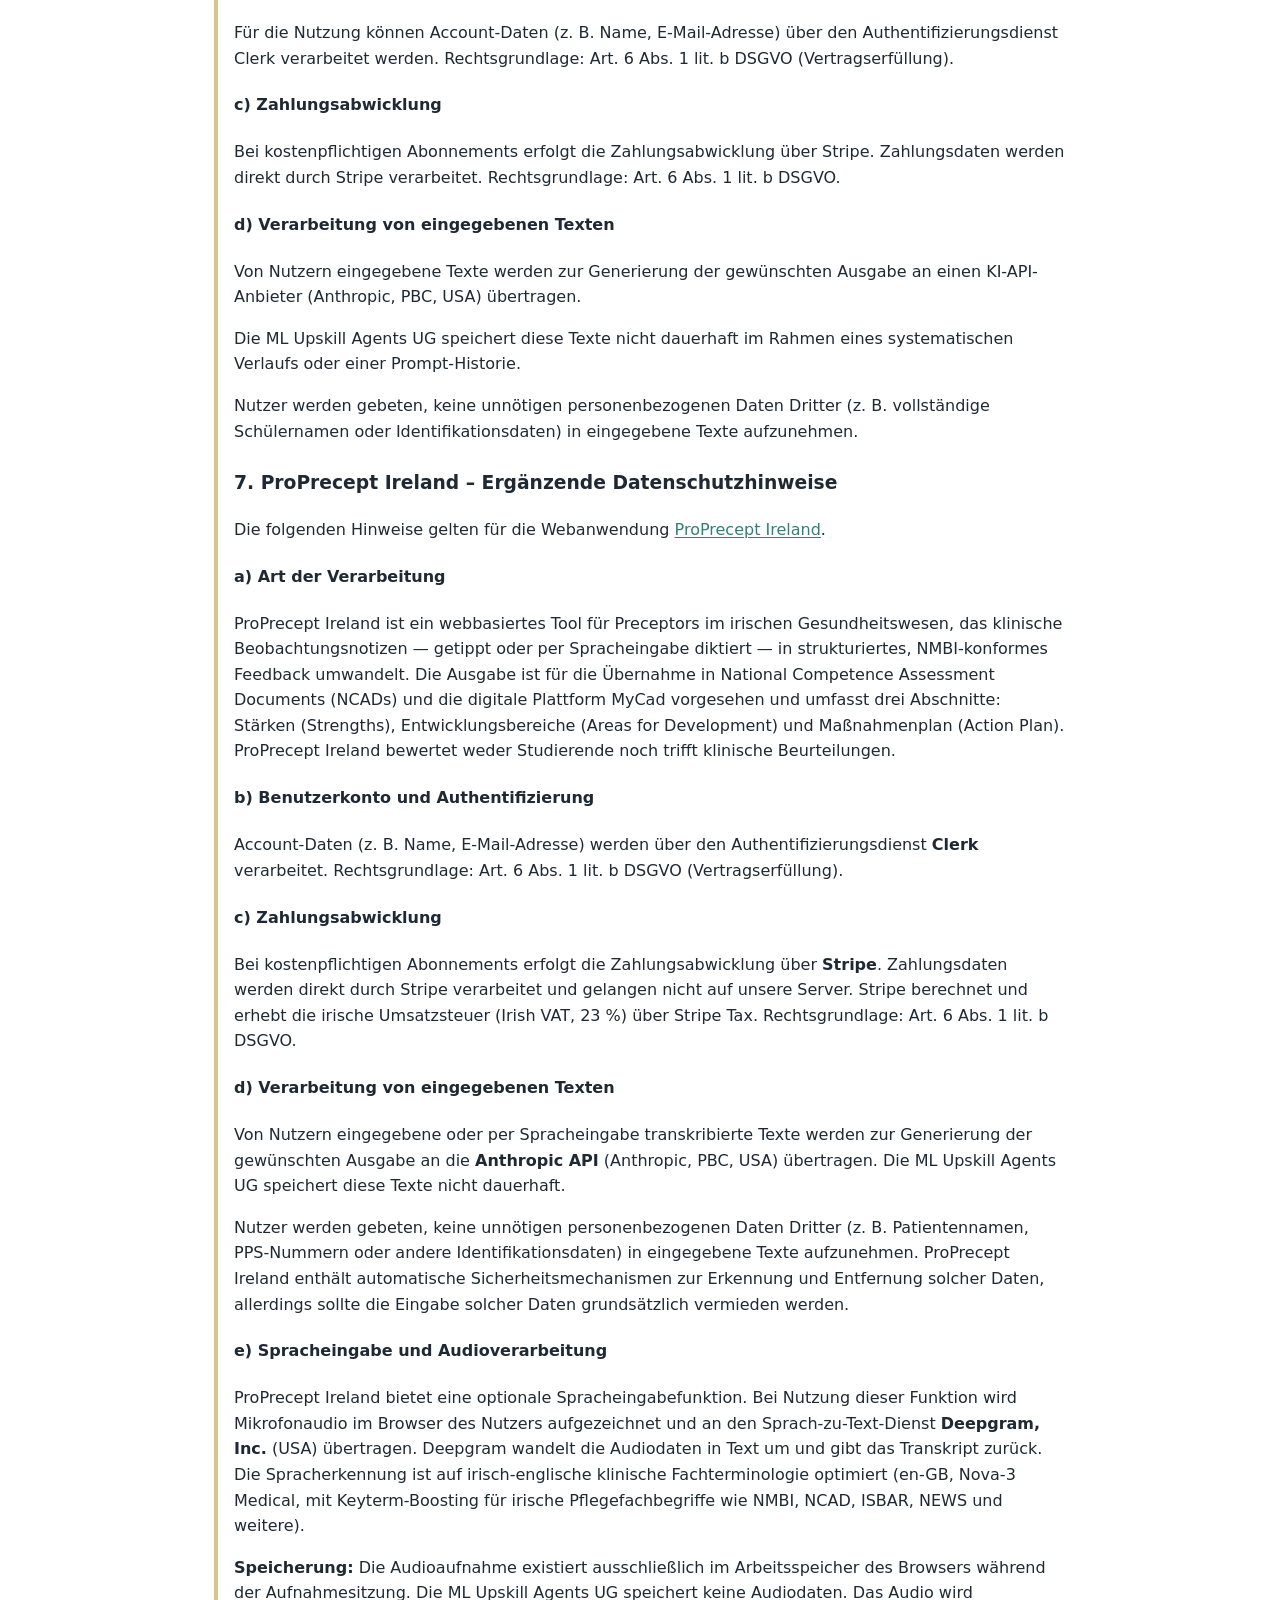
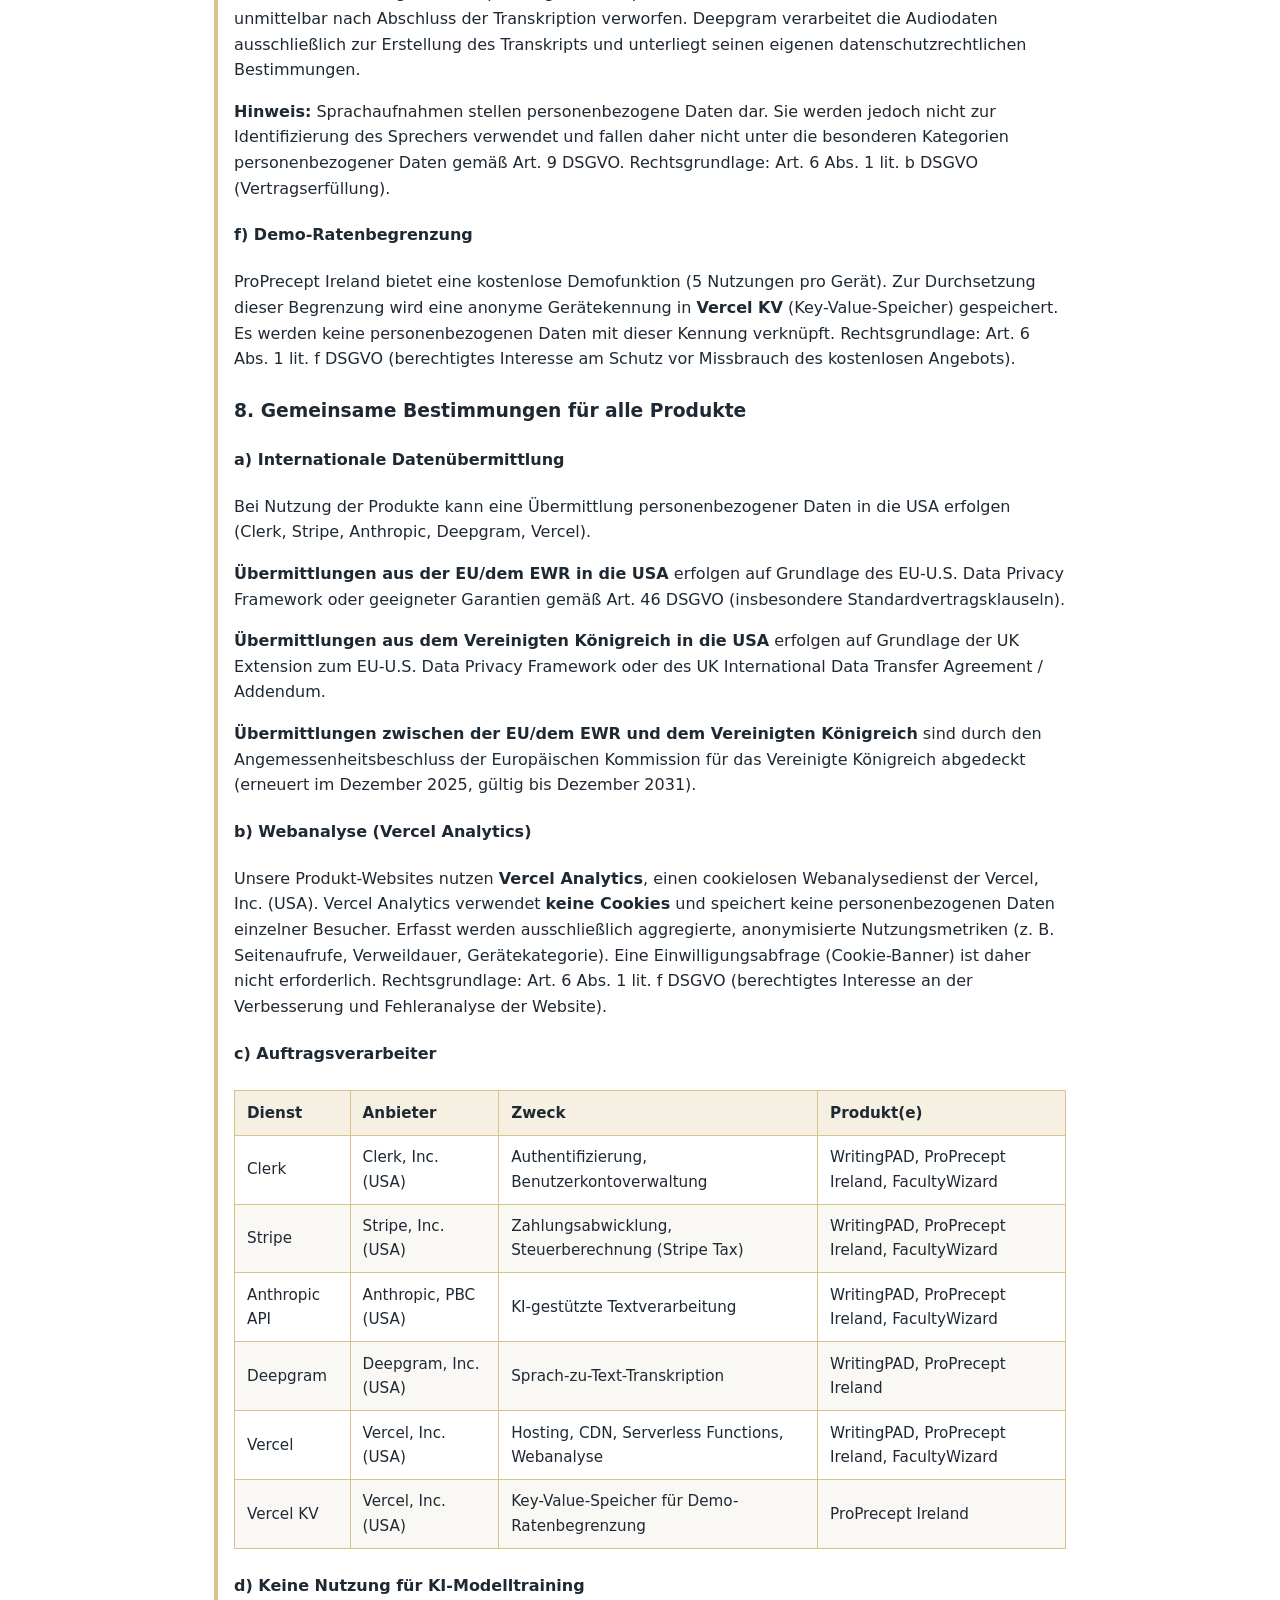
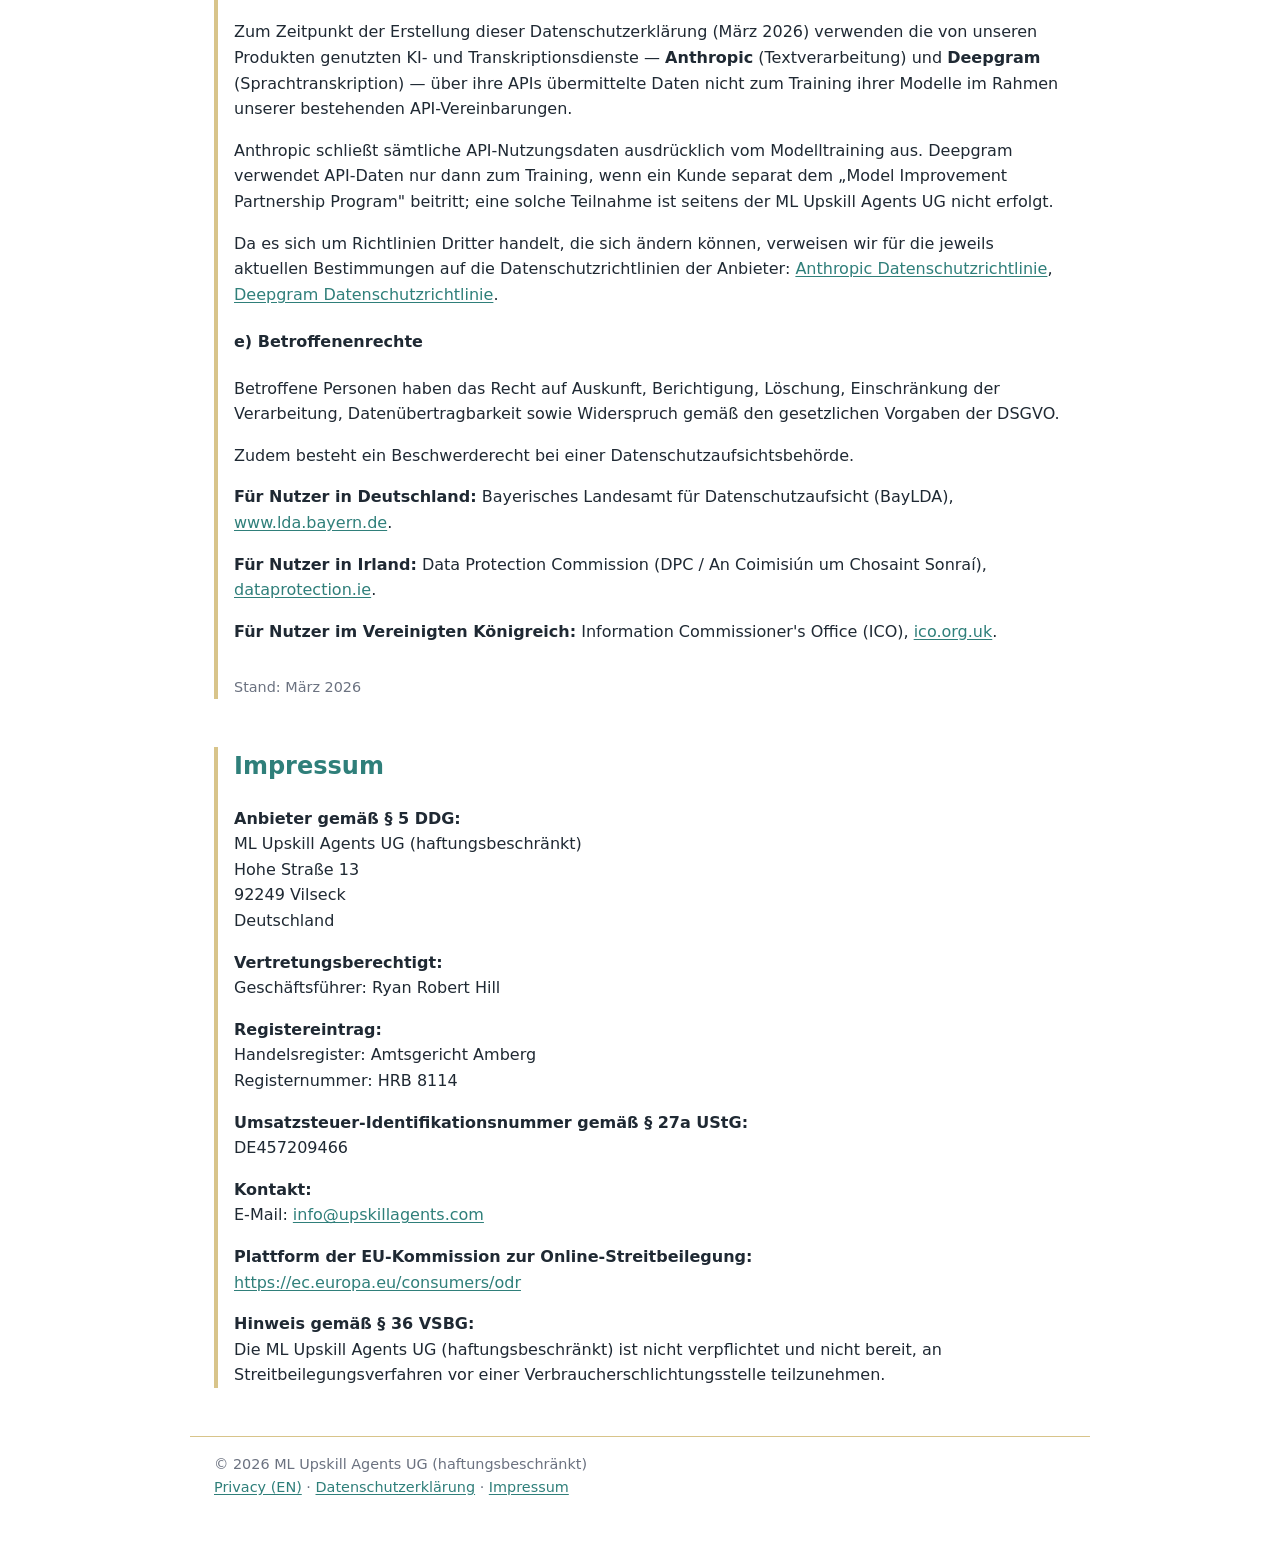
==== commit 071f1b75: "Update index.html - added ProPrecept - Ireland" ====
--- a/index.html
+++ b/index.html
@@ -6,7 +6,7 @@
   <link rel="icon" href="/favicon.ico?v=2" sizes="any">
   <!-- Open Graph -->
   <meta property="og:title" content="ML Upskill Agents UG (haftungsbeschränkt)" />
-  <meta property="og:description" content="AI-powered software applications and workflow systems, including WritingPAD and FacultyWizard." />
+  <meta property="og:description" content="AI-powered software applications and workflow systems, including WritingPAD, ProPrecept, and FacultyWizard." />
   <meta property="og:type" content="website" />
   <meta property="og:url" content="https://www.upskillagents.de/" />
   <meta property="og:image" content="https://www.upskillagents.de/og-image.png" />
@@ -18,7 +18,7 @@
   <meta name="viewport" content="width=device-width, initial-scale=1" />
   <meta
     name="description"
-    content="Unternehmensinformationen, Datenschutzerklärung und Impressum der ML Upskill Agents UG (haftungsbeschränkt) sowie ergänzende Hinweise für WritingPAD und FacultyWizard."
+    content="Unternehmensinformationen, Datenschutzerklärung und Impressum der ML Upskill Agents UG (haftungsbeschränkt) sowie ergänzende Hinweise für WritingPAD, ProPrecept und FacultyWizard."
   />
   <link rel="stylesheet" href="assets/styles.css">
 </head>
@@ -59,6 +59,13 @@
         (PADs / ePADs) umwandelt.
       </li>
       <li>
+        <a href="https://www.proprecept.ie"><strong>ProPrecept Ireland</strong></a> —
+        ein Feedback-Transformationstool für Preceptors im irischen Gesundheitswesen,
+        das klinische Beobachtungsnotizen — getippt oder per Spracheingabe diktiert —
+        in strukturiertes, NMBI-konformes Feedback für National Competence Assessment
+        Documents (NCADs) und MyCad umwandelt.
+      </li>
+      <li>
         <a href="https://www.facultywizard.com"><strong>FacultyWizard</strong></a> —
         ein Feedback-Transformationstool für Lehrende, das Bewertungsnotizen in
         strukturiertes, professionelles Feedback umwandelt.
@@ -124,6 +131,17 @@
         It does not assess student work or assign grades.
       </p>
       <p>
+        <strong>ProPrecept Ireland</strong> (<a href="https://www.proprecept.ie">proprecept.ie</a>)
+        is a feedback transformation tool designed for
+        Irish nursing preceptors. It restructures rough clinical observation notes — typed or
+        spoken via voice input — into structured, NMBI-aligned feedback suitable for
+        National Competence Assessment Documents (NCADs) and MyCad. ProPrecept Ireland
+        includes voice input (via Deepgram) optimised for Irish clinical nursing terminology,
+        NMBI Competence Domain matching, automatic PII removal (student names, PPS numbers,
+        facility names), and per-section copy functionality.
+        It does not assess student performance or make clinical judgements.
+      </p>
+      <p>
         <strong>FacultyWizard</strong> (<a href="https://www.facultywizard.com">facultywizard.com</a>)
         is a feedback transformation tool that reformats
         user-provided instructor notes into clearer, neutral academic feedback.
@@ -143,7 +161,8 @@
         the response.
       </p>
       <p>
-        <strong>WritingPAD</strong> also offers an optional <strong>voice input</strong> feature.
+        <strong>WritingPAD</strong> and <strong>ProPrecept Ireland</strong> offer an optional
+        <strong>voice input</strong> feature.
         When you use voice input, audio from your device microphone is captured in your browser,
         transmitted to <strong>Deepgram</strong> (a speech-to-text provider) for transcription,
         and the resulting text is returned to your browser. The audio recording exists only
@@ -176,7 +195,7 @@
 
       <h3>No use for AI model training</h3>
       <p>
-        As of the date of this policy (February 2026), the AI and transcription services
+        As of the date of this policy (March 2026), the AI and transcription services
         used by our products — <strong>Anthropic</strong> (text transformation) and
         <strong>Deepgram</strong> (voice transcription) — do not use data submitted
         via their APIs for model training under our standard API agreements.
@@ -218,6 +237,9 @@
         You also have the right to lodge a complaint with a supervisory authority.
         For users in Germany, the competent authority is the
         <strong>Bayerisches Landesamt für Datenschutzaufsicht</strong> (BayLDA).
+        For users in Ireland, the competent authority is the
+        <strong>Data Protection Commission</strong> (DPC),
+        <a href="https://www.dataprotection.ie" target="_blank" rel="noopener noreferrer">dataprotection.ie</a>.
         For users in the United Kingdom, the competent authority is the
         <strong>Information Commissioner's Office</strong> (ICO),
         <a href="https://ico.org.uk" target="_blank" rel="noopener noreferrer">ico.org.uk</a>.
@@ -247,7 +269,8 @@
       Diese Datenschutzerklärung gilt für die Website
       <a href="https://www.upskillagents.de">www.upskillagents.de</a>
       sowie für alle von der Gesellschaft betriebenen Softwareanwendungen,
-      insbesondere <a href="https://www.writingpad.co.uk">WritingPAD</a>
+      insbesondere <a href="https://www.writingpad.co.uk">WritingPAD</a>,
+      <a href="https://www.proprecept.ie">ProPrecept Ireland</a>
       und <a href="https://www.facultywizard.com">FacultyWizard</a>.
       Jedes Produkt ist eine eigenständige Anwendung mit eigener Domain,
       eigenem Benutzerkonto und eigener Abrechnungsinfrastruktur.
@@ -277,9 +300,9 @@
       (berechtigtes Interesse am sicheren und stabilen Betrieb der Website).
     </p>
     <p>
-      Die Produkt-Websites (WritingPAD, FacultyWizard) werden über
+      Die Produkt-Websites (WritingPAD, ProPrecept Ireland, FacultyWizard) werden über
       <strong>Vercel, Inc.</strong> (USA) gehostet. Es gelten die unter
-      Abschnitt 7a) genannten Regelungen zur internationalen Datenübermittlung.
+      Abschnitt 8a) genannten Regelungen zur internationalen Datenübermittlung.
     </p>
 
     <h3>5. WritingPAD – Ergänzende Datenschutzhinweise</h3>
@@ -294,8 +317,8 @@
       Gesundheitswesen (Practice Assessors), das Freitext-Notizen zu Praxiseinsätzen
       — getippt oder per Spracheingabe diktiert — in strukturiertes, professionelles
       Feedback umwandelt. Die Ausgabe ist für die Übernahme in Practice Assessment
-      Documents (PADs / ePADs) vorgesehen und umfasst drei Abschnitte: professionelle
-      Bewertung, Entwicklungsbereiche und zukunftsgerichtete Empfehlungen (Feedforward).
+      Documents (PADs / ePADs) vorgesehen und umfasst drei Abschnitte: Stärken (Strengths),
+      Entwicklungsbereiche (Areas for Development) und Maßnahmenplan (Action Plan).
       WritingPAD bewertet weder Studierende noch vergibt Noten.
     </p>
 
@@ -408,7 +431,92 @@
       in eingegebene Texte aufzunehmen.
     </p>
 
-    <h3>7. Gemeinsame Bestimmungen für alle Produkte</h3>
+    <h3>7. ProPrecept Ireland – Ergänzende Datenschutzhinweise</h3>
+    <p>
+      Die folgenden Hinweise gelten für die Webanwendung
+      <a href="https://www.proprecept.ie">ProPrecept Ireland</a>.
+    </p>
+
+    <h4>a) Art der Verarbeitung</h4>
+    <p>
+      ProPrecept Ireland ist ein webbasiertes Tool für Preceptors im irischen
+      Gesundheitswesen, das klinische Beobachtungsnotizen — getippt oder per
+      Spracheingabe diktiert — in strukturiertes, NMBI-konformes Feedback umwandelt.
+      Die Ausgabe ist für die Übernahme in National Competence Assessment Documents
+      (NCADs) und die digitale Plattform MyCad vorgesehen und umfasst drei Abschnitte:
+      Stärken (Strengths), Entwicklungsbereiche (Areas for Development) und
+      Maßnahmenplan (Action Plan).
+      ProPrecept Ireland bewertet weder Studierende noch trifft klinische Beurteilungen.
+    </p>
+
+    <h4>b) Benutzerkonto und Authentifizierung</h4>
+    <p>
+      Account-Daten (z.&nbsp;B. Name, E-Mail-Adresse) werden über den
+      Authentifizierungsdienst <strong>Clerk</strong> verarbeitet.
+      Rechtsgrundlage: Art.&nbsp;6 Abs.&nbsp;1 lit.&nbsp;b DSGVO (Vertragserfüllung).
+    </p>
+
+    <h4>c) Zahlungsabwicklung</h4>
+    <p>
+      Bei kostenpflichtigen Abonnements erfolgt die Zahlungsabwicklung über
+      <strong>Stripe</strong>. Zahlungsdaten werden direkt durch Stripe verarbeitet
+      und gelangen nicht auf unsere Server. Stripe berechnet und erhebt die
+      irische Umsatzsteuer (Irish VAT, 23&nbsp;%) über Stripe Tax.
+      Rechtsgrundlage: Art.&nbsp;6 Abs.&nbsp;1 lit.&nbsp;b DSGVO.
+    </p>
+
+    <h4>d) Verarbeitung von eingegebenen Texten</h4>
+    <p>
+      Von Nutzern eingegebene oder per Spracheingabe transkribierte Texte werden
+      zur Generierung der gewünschten Ausgabe an die <strong>Anthropic API</strong>
+      (Anthropic, PBC, USA) übertragen.
+      Die ML Upskill Agents UG speichert diese Texte nicht dauerhaft.
+    </p>
+    <p>
+      Nutzer werden gebeten, keine unnötigen personenbezogenen Daten Dritter
+      (z.&nbsp;B. Patientennamen, PPS-Nummern oder andere Identifikationsdaten)
+      in eingegebene Texte aufzunehmen. ProPrecept Ireland enthält automatische
+      Sicherheitsmechanismen zur Erkennung und Entfernung solcher Daten,
+      allerdings sollte die Eingabe solcher Daten grundsätzlich vermieden werden.
+    </p>
+
+    <h4>e) Spracheingabe und Audioverarbeitung</h4>
+    <p>
+      ProPrecept Ireland bietet eine optionale Spracheingabefunktion.
+      Bei Nutzung dieser Funktion wird Mikrofonaudio im Browser des Nutzers aufgezeichnet
+      und an den Sprach-zu-Text-Dienst <strong>Deepgram, Inc.</strong> (USA) übertragen.
+      Deepgram wandelt die Audiodaten in Text um und gibt das Transkript zurück.
+      Die Spracherkennung ist auf irisch-englische klinische Fachterminologie
+      optimiert (en-GB, Nova-3 Medical, mit Keyterm-Boosting für irische
+      Pflegefachbegriffe wie NMBI, NCAD, ISBAR, NEWS und weitere).
+    </p>
+    <p>
+      <strong>Speicherung:</strong> Die Audioaufnahme existiert ausschließlich im
+      Arbeitsspeicher des Browsers während der Aufnahmesitzung.
+      Die ML Upskill Agents UG speichert keine Audiodaten.
+      Das Audio wird unmittelbar nach Abschluss der Transkription verworfen.
+      Deepgram verarbeitet die Audiodaten ausschließlich zur Erstellung des Transkripts
+      und unterliegt seinen eigenen datenschutzrechtlichen Bestimmungen.
+    </p>
+    <p>
+      <strong>Hinweis:</strong> Sprachaufnahmen stellen personenbezogene Daten dar.
+      Sie werden jedoch nicht zur Identifizierung des Sprechers verwendet und
+      fallen daher nicht unter die besonderen Kategorien personenbezogener Daten
+      gemäß Art.&nbsp;9 DSGVO.
+      Rechtsgrundlage: Art.&nbsp;6 Abs.&nbsp;1 lit.&nbsp;b DSGVO (Vertragserfüllung).
+    </p>
+
+    <h4>f) Demo-Ratenbegrenzung</h4>
+    <p>
+      ProPrecept Ireland bietet eine kostenlose Demofunktion (5 Nutzungen pro Gerät).
+      Zur Durchsetzung dieser Begrenzung wird eine anonyme Gerätekennung in
+      <strong>Vercel KV</strong> (Key-Value-Speicher) gespeichert.
+      Es werden keine personenbezogenen Daten mit dieser Kennung verknüpft.
+      Rechtsgrundlage: Art.&nbsp;6 Abs.&nbsp;1 lit.&nbsp;f DSGVO
+      (berechtigtes Interesse am Schutz vor Missbrauch des kostenlosen Angebots).
+    </p>
+
+    <h3>8. Gemeinsame Bestimmungen für alle Produkte</h3>
 
     <h4>a) Internationale Datenübermittlung</h4>
     <p>
@@ -459,38 +567,44 @@
           <td>Clerk</td>
           <td>Clerk, Inc. (USA)</td>
           <td>Authentifizierung, Benutzerkontoverwaltung</td>
-          <td>WritingPAD, FacultyWizard</td>
+          <td>WritingPAD, ProPrecept Ireland, FacultyWizard</td>
         </tr>
         <tr>
           <td>Stripe</td>
           <td>Stripe, Inc. (USA)</td>
-          <td>Zahlungsabwicklung</td>
-          <td>WritingPAD, FacultyWizard</td>
+          <td>Zahlungsabwicklung, Steuerberechnung (Stripe Tax)</td>
+          <td>WritingPAD, ProPrecept Ireland, FacultyWizard</td>
         </tr>
         <tr>
           <td>Anthropic API</td>
           <td>Anthropic, PBC (USA)</td>
           <td>KI-gestützte Textverarbeitung</td>
-          <td>WritingPAD, FacultyWizard</td>
+          <td>WritingPAD, ProPrecept Ireland, FacultyWizard</td>
         </tr>
         <tr>
           <td>Deepgram</td>
           <td>Deepgram, Inc. (USA)</td>
           <td>Sprach-zu-Text-Transkription</td>
-          <td>WritingPAD</td>
+          <td>WritingPAD, ProPrecept Ireland</td>
         </tr>
         <tr>
           <td>Vercel</td>
           <td>Vercel, Inc. (USA)</td>
           <td>Hosting, CDN, Serverless Functions, Webanalyse</td>
-          <td>WritingPAD, FacultyWizard</td>
+          <td>WritingPAD, ProPrecept Ireland, FacultyWizard</td>
+        </tr>
+        <tr>
+          <td>Vercel KV</td>
+          <td>Vercel, Inc. (USA)</td>
+          <td>Key-Value-Speicher für Demo-Ratenbegrenzung</td>
+          <td>ProPrecept Ireland</td>
         </tr>
       </tbody>
     </table>
 
     <h4>d) Keine Nutzung für KI-Modelltraining</h4>
     <p>
-      Zum Zeitpunkt der Erstellung dieser Datenschutzerklärung (Februar 2026) verwenden
+      Zum Zeitpunkt der Erstellung dieser Datenschutzerklärung (März 2026) verwenden
       die von unseren Produkten genutzten KI- und Transkriptionsdienste —
       <strong>Anthropic</strong> (Textverarbeitung) und <strong>Deepgram</strong>
       (Sprachtranskription) — über ihre APIs übermittelte Daten nicht zum
@@ -524,11 +638,16 @@
       <a href="https://www.lda.bayern.de" target="_blank" rel="noopener noreferrer">www.lda.bayern.de</a>.
     </p>
     <p>
+      <strong>Für Nutzer in Irland:</strong>
+      Data Protection Commission (DPC / An Coimisiún um Chosaint Sonraí),
+      <a href="https://www.dataprotection.ie" target="_blank" rel="noopener noreferrer">dataprotection.ie</a>.
+    </p>
+    <p>
       <strong>Für Nutzer im Vereinigten Königreich:</strong>
       Information Commissioner's Office (ICO),
       <a href="https://ico.org.uk" target="_blank" rel="noopener noreferrer">ico.org.uk</a>.
     </p>
-    <p class="stand">Stand: Februar 2026</p>
+    <p class="stand">Stand: März 2026</p>
   </section>
 
   <!-- =============================== -->
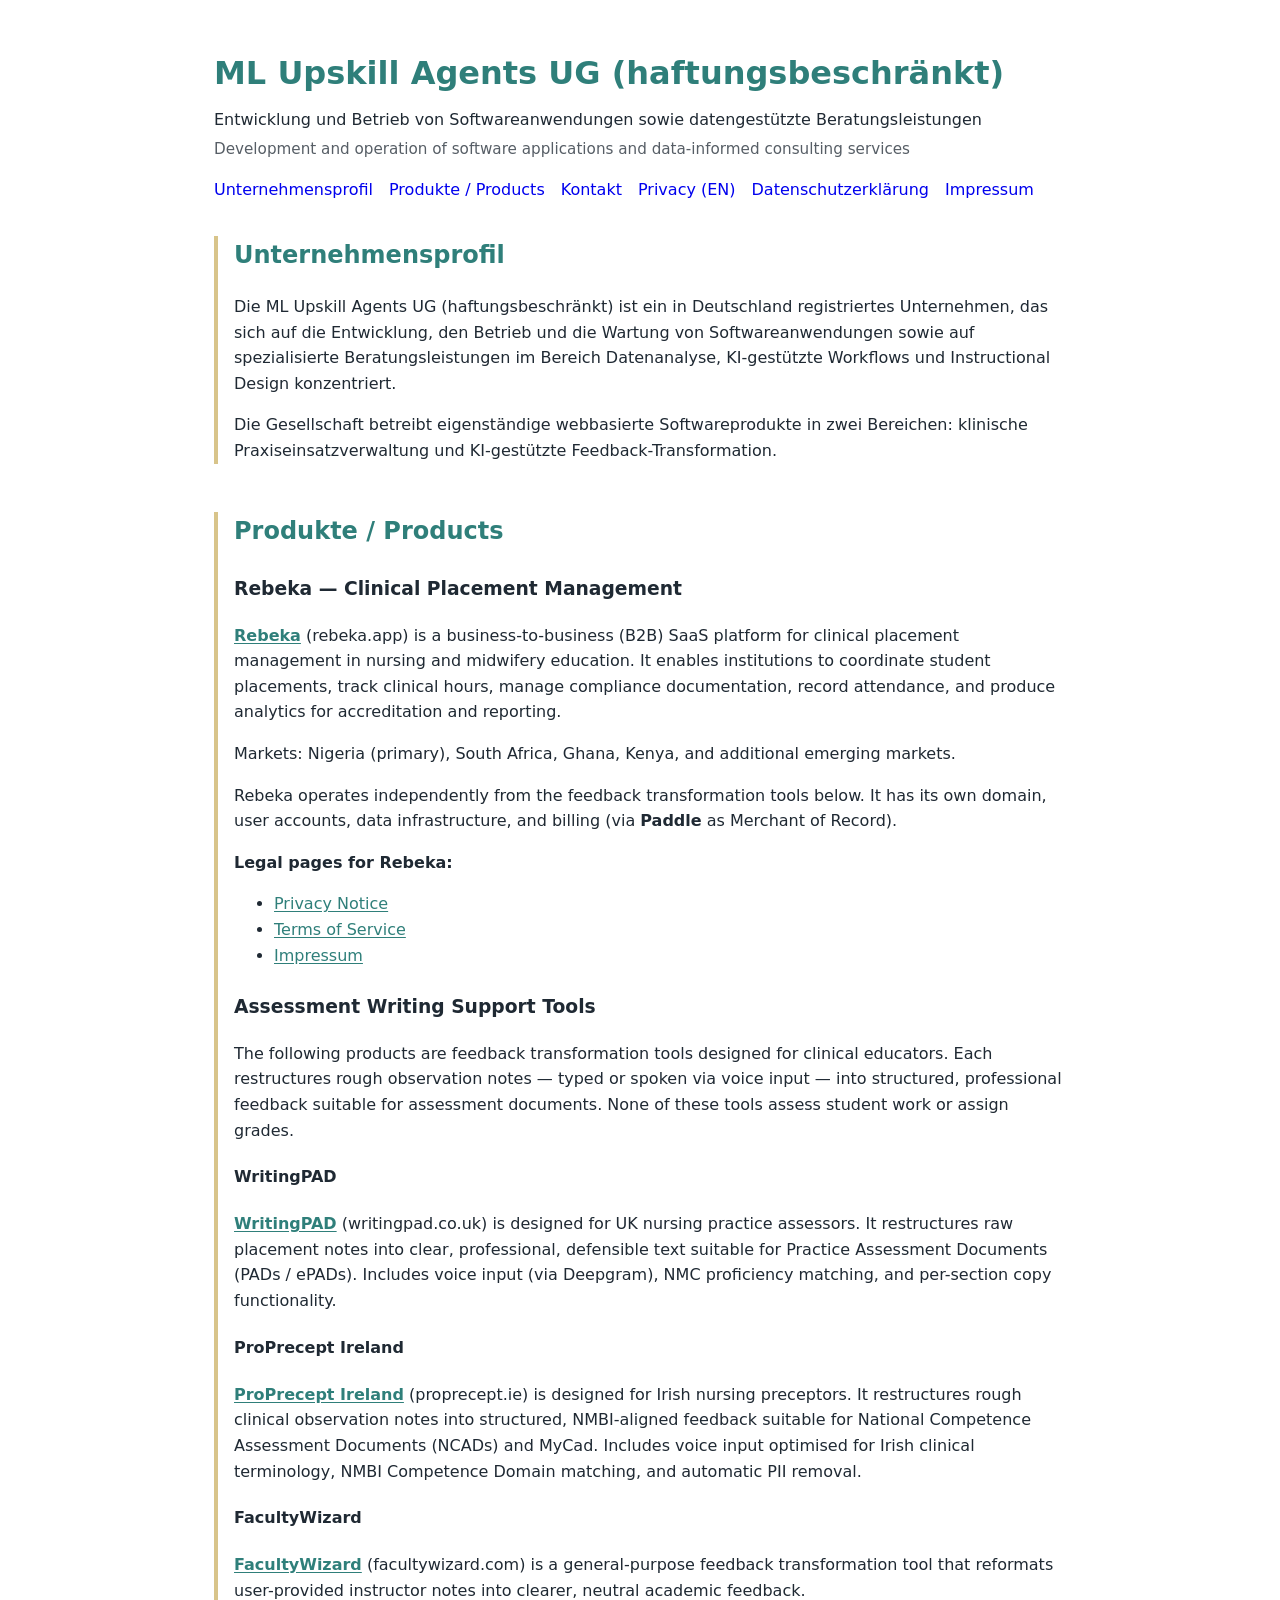
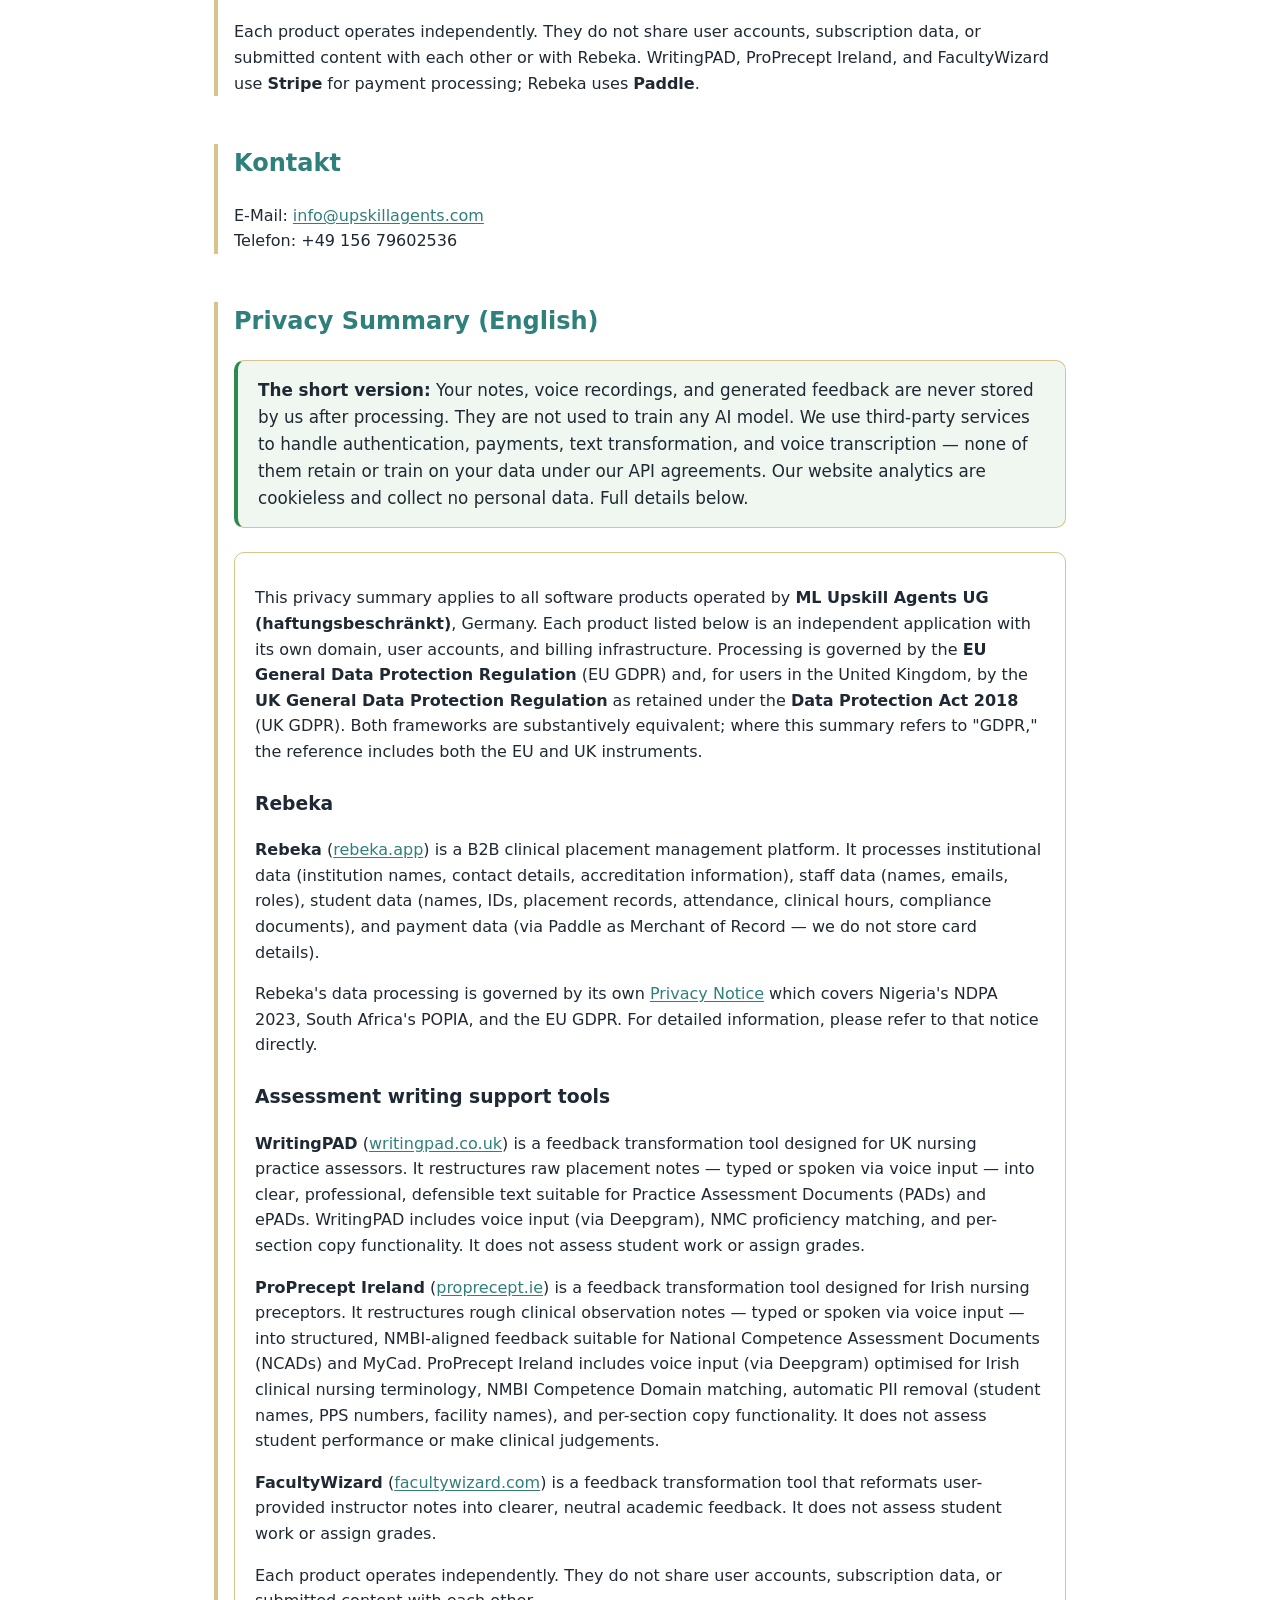
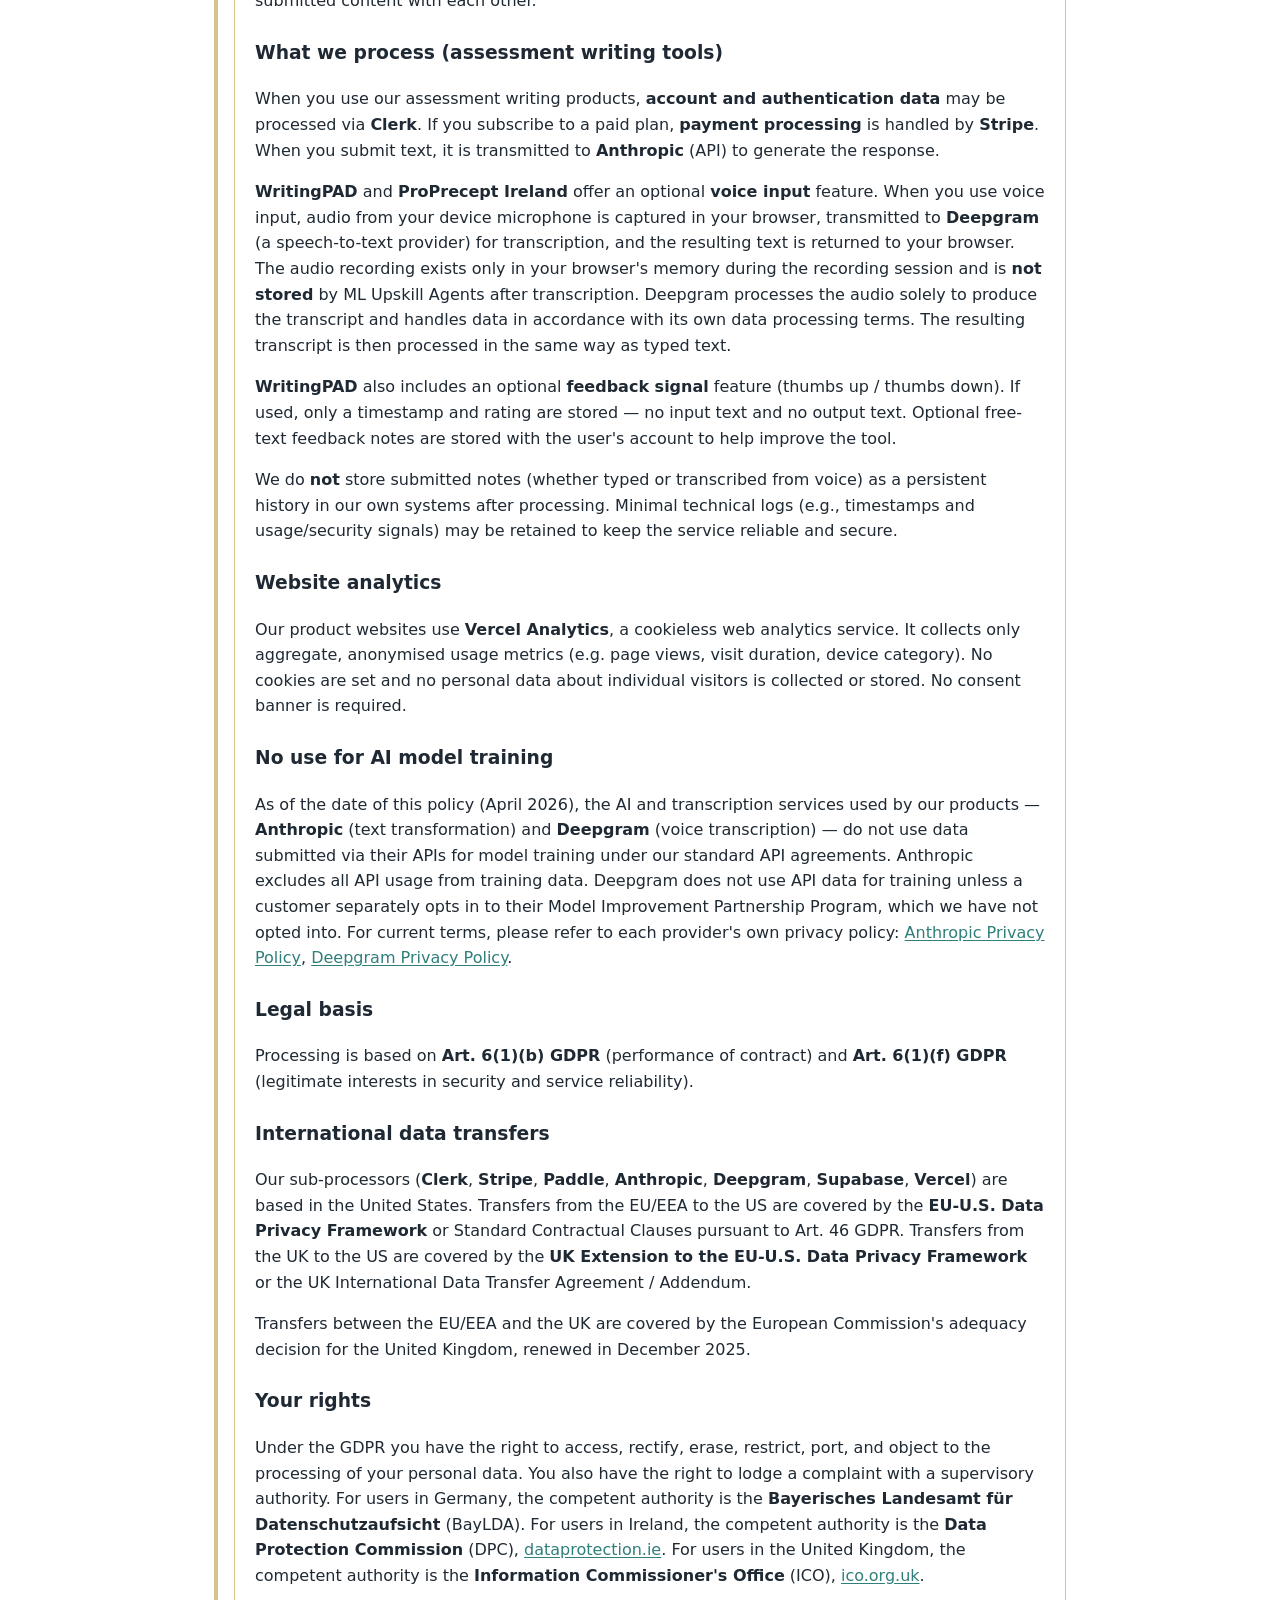
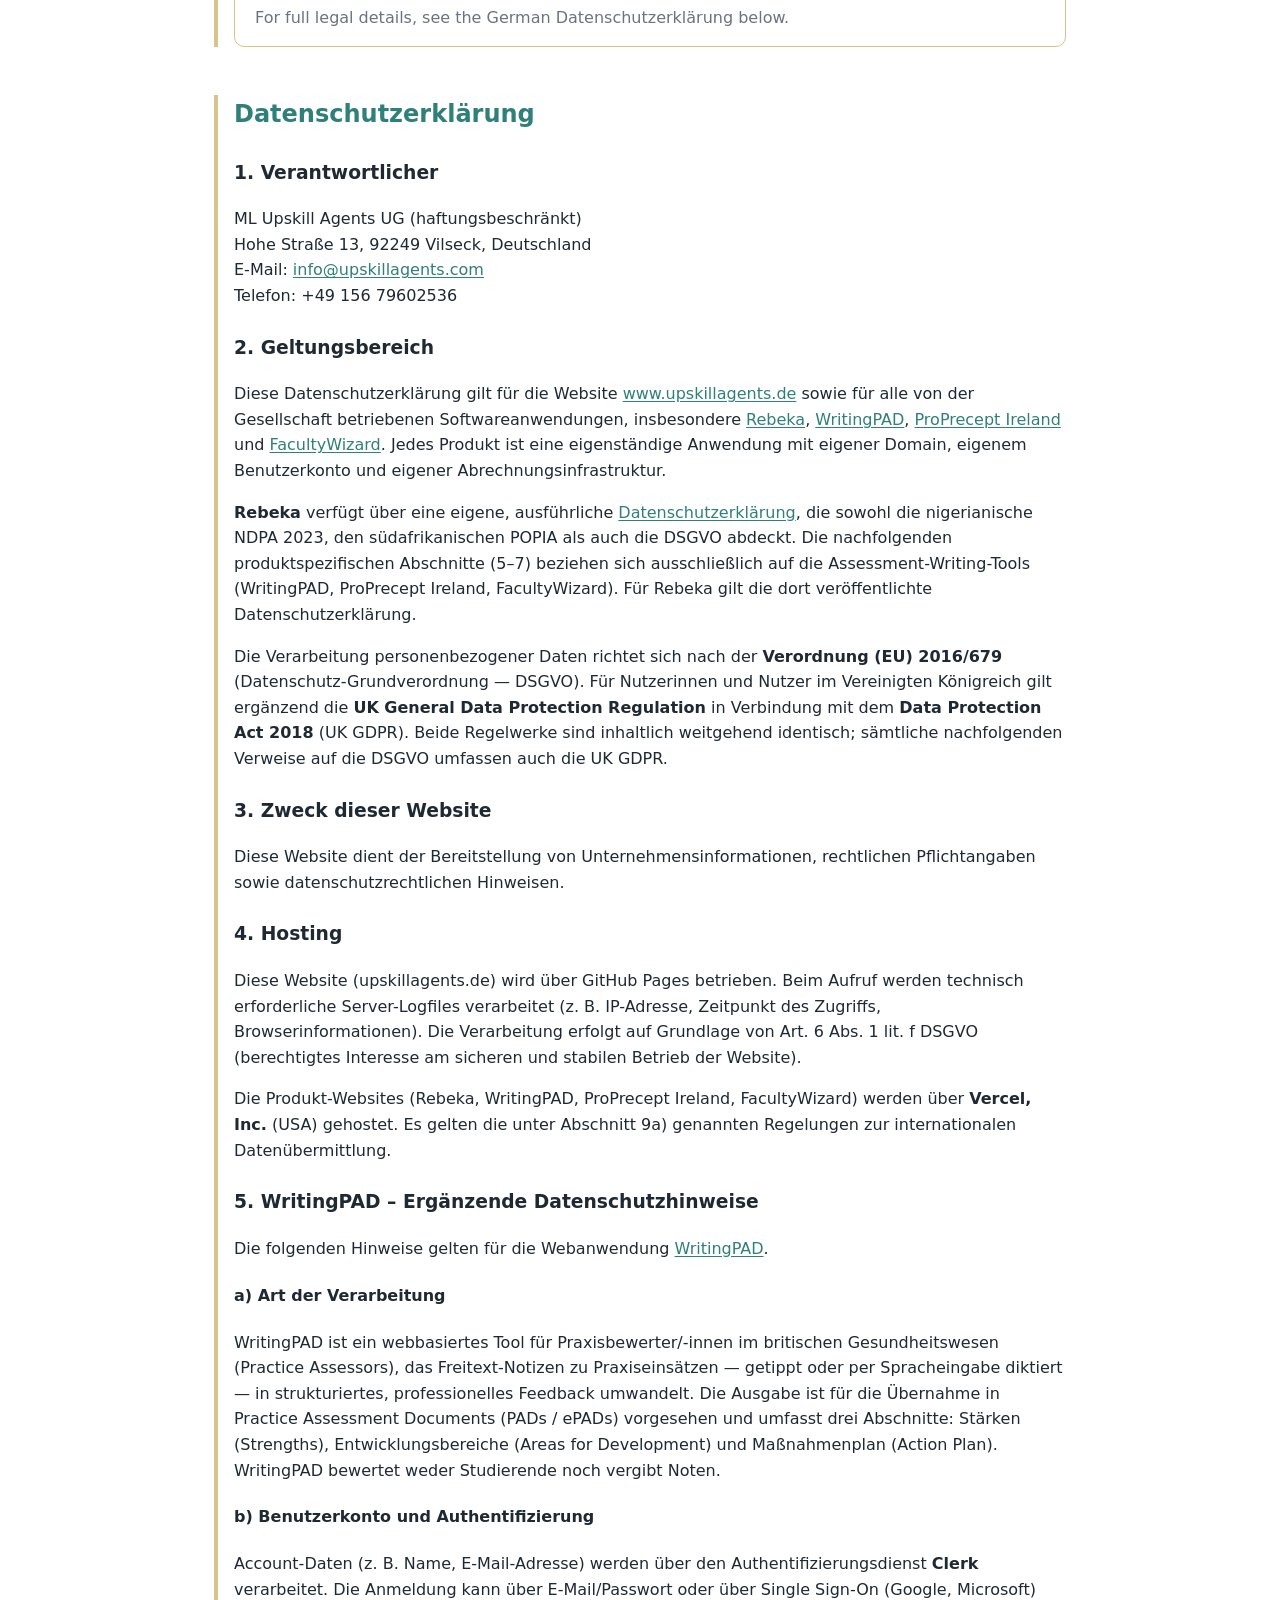
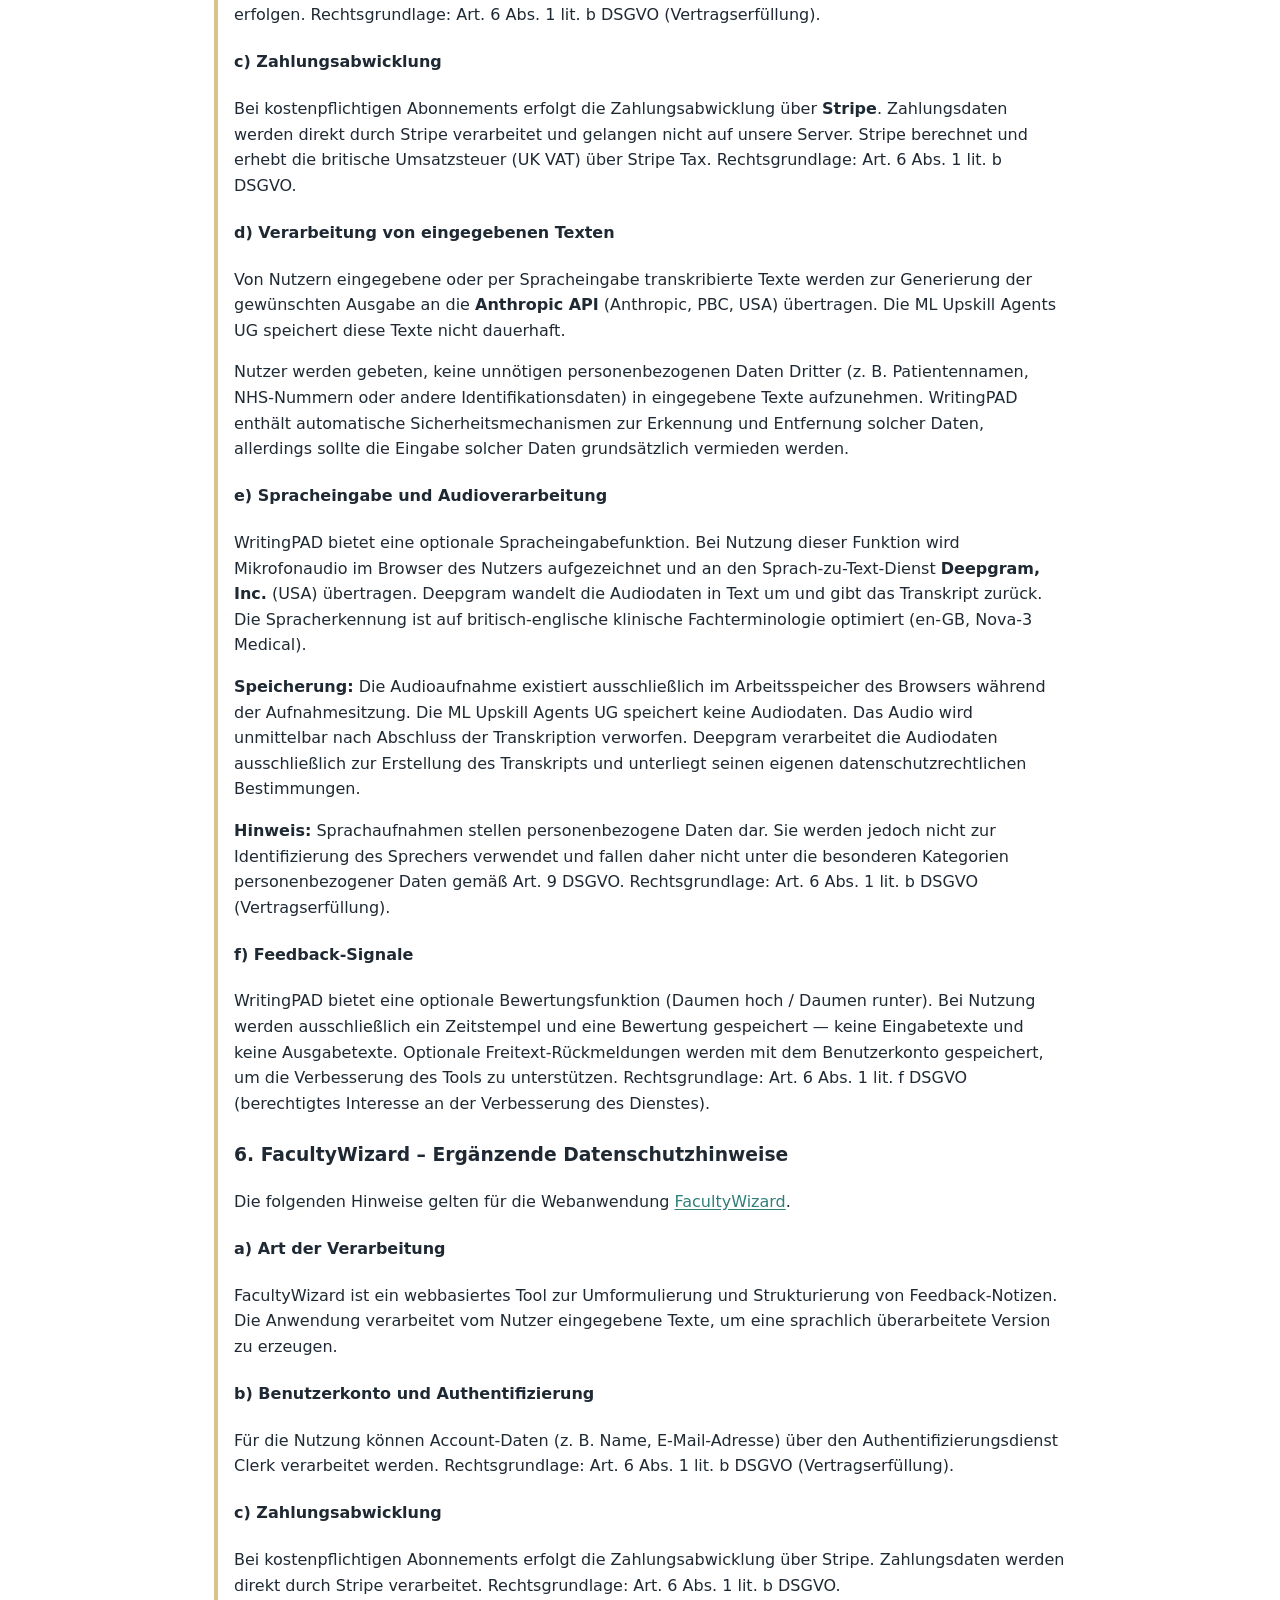
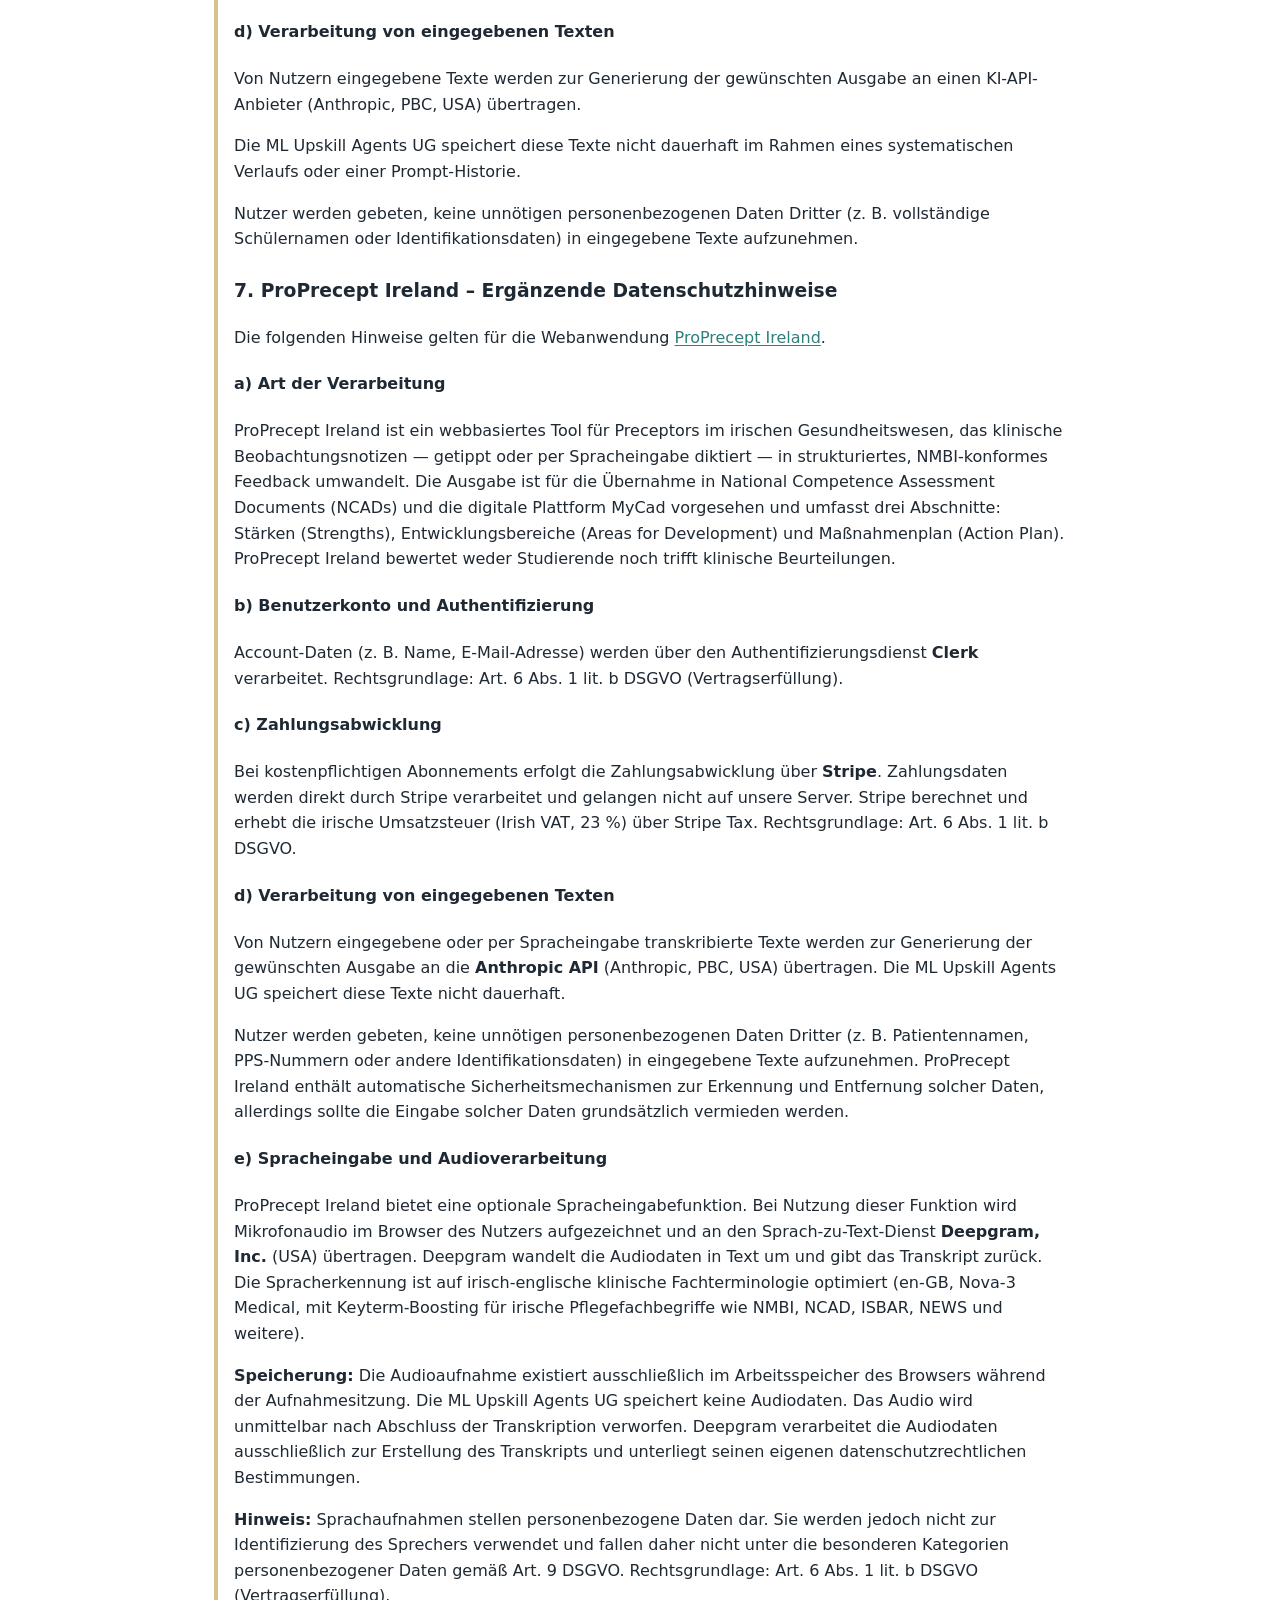
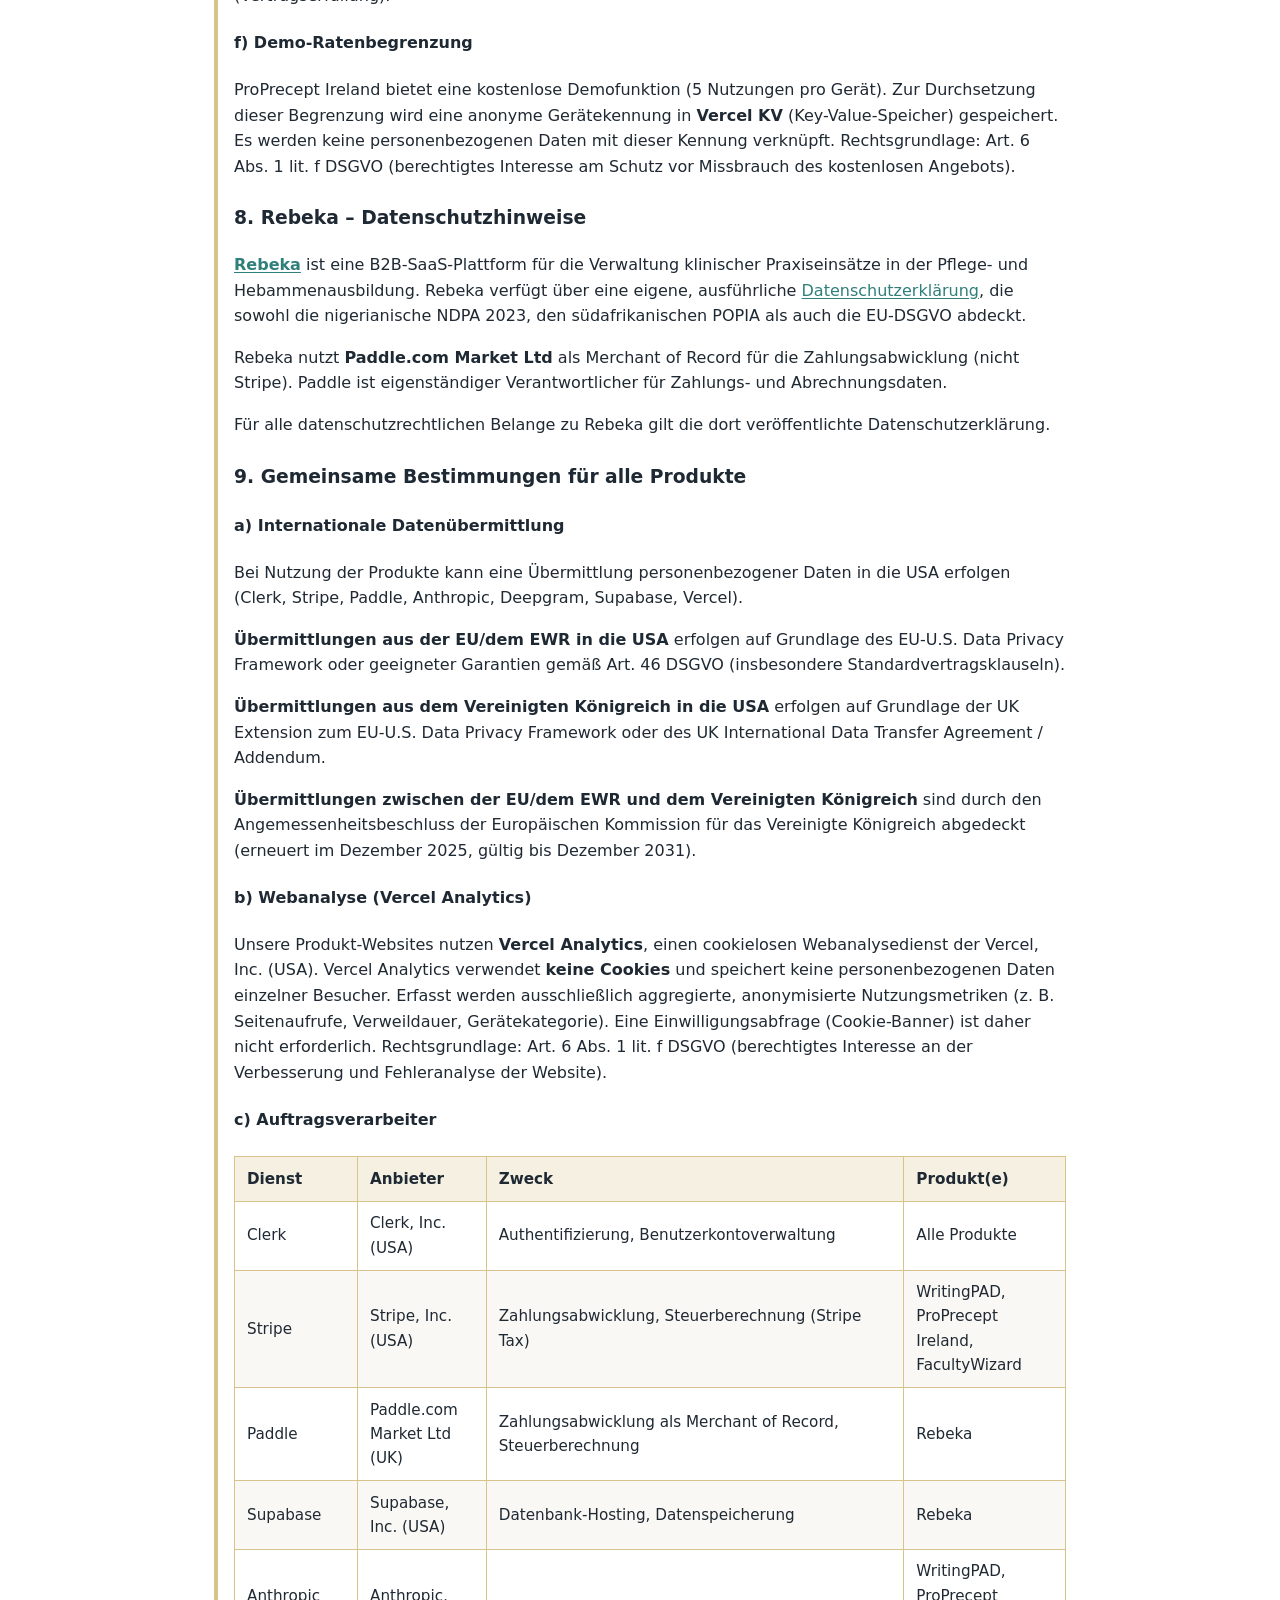
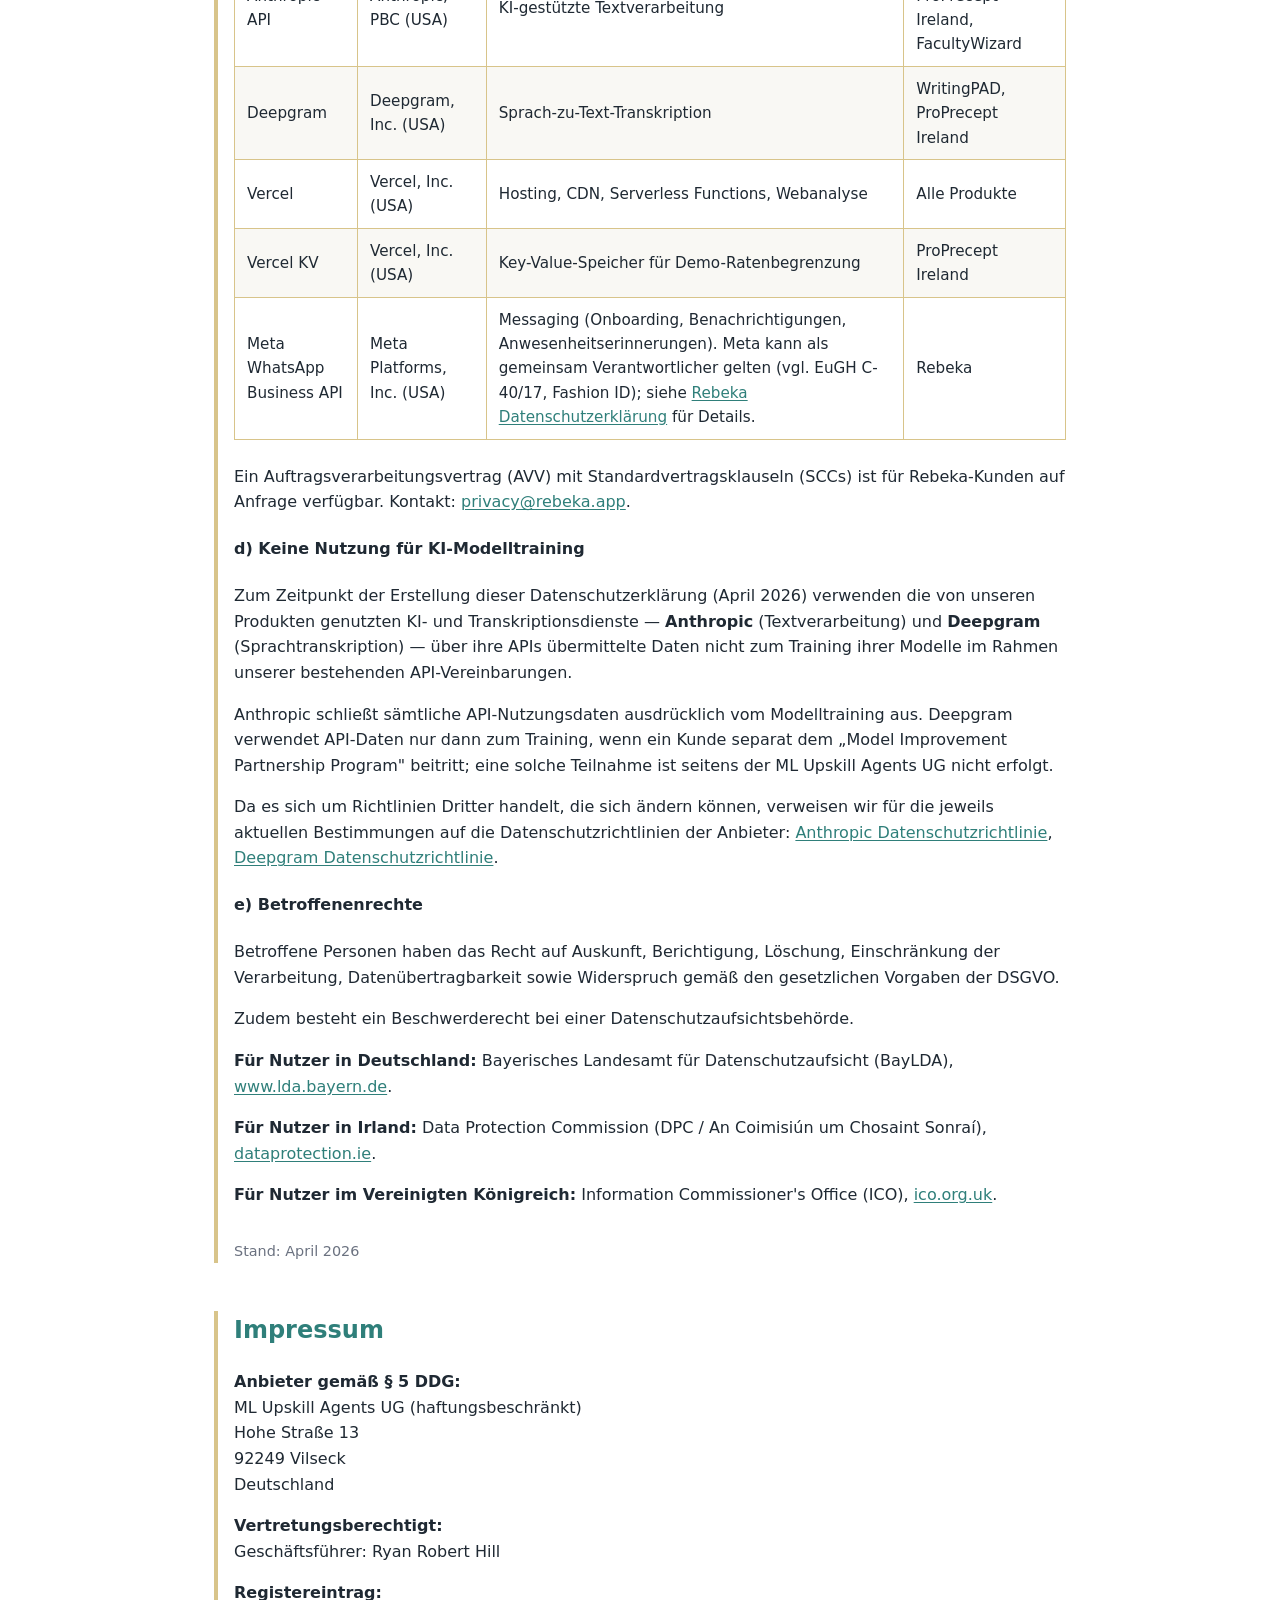
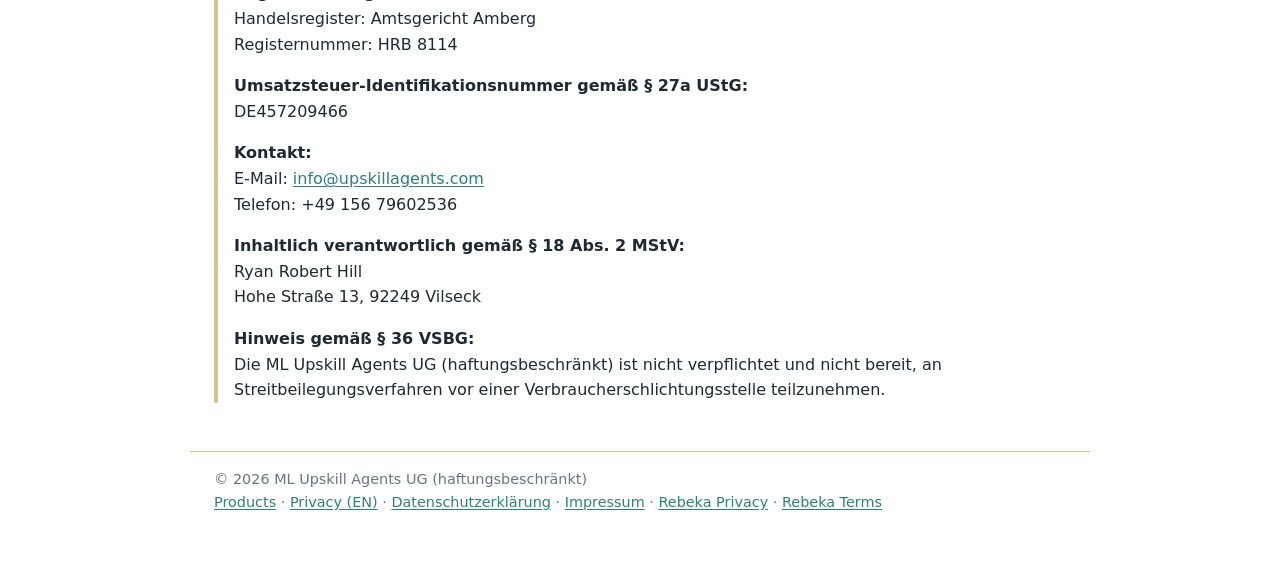
==== commit 42c28002: "adding more rebeka info" ====
--- a/index.html
+++ b/index.html
@@ -6,19 +6,19 @@
   <link rel="icon" href="/favicon.ico?v=2" sizes="any">
   <!-- Open Graph -->
   <meta property="og:title" content="ML Upskill Agents UG (haftungsbeschränkt)" />
-  <meta property="og:description" content="AI-powered software applications and workflow systems, including WritingPAD, ProPrecept, and FacultyWizard." />
+  <meta property="og:description" content="AI-powered software for clinical placement management, nursing feedback transformation, and academic writing support." />
   <meta property="og:type" content="website" />
   <meta property="og:url" content="https://www.upskillagents.de/" />
   <meta property="og:image" content="https://www.upskillagents.de/og-image.png" />
   <!-- Twitter -->
   <meta name="twitter:card" content="summary_large_image" />
   <meta name="twitter:title" content="ML Upskill Agents UG (haftungsbeschränkt)" />
-  <meta name="twitter:description" content="AI-powered software applications and professional feedback tools." />
+  <meta name="twitter:description" content="AI-powered software for clinical placement management, nursing feedback, and academic writing." />
   <meta name="twitter:image" content="https://www.upskillagents.de/og-image.png" />
   <meta name="viewport" content="width=device-width, initial-scale=1" />
   <meta
     name="description"
-    content="Unternehmensinformationen, Datenschutzerklärung und Impressum der ML Upskill Agents UG (haftungsbeschränkt) sowie ergänzende Hinweise für WritingPAD, ProPrecept und FacultyWizard."
+    content="Unternehmensinformationen, Datenschutzerklärung und Impressum der ML Upskill Agents UG (haftungsbeschränkt) sowie ergänzende Hinweise für Rebeka, WritingPAD, ProPrecept und FacultyWizard."
   />
   <link rel="stylesheet" href="assets/styles.css">
 </head>
@@ -29,6 +29,7 @@
   <p class="tagline en">Development and operation of software applications and data-informed consulting services</p>
   <nav aria-label="Seitenbereiche">
     <a href="#unternehmensprofil">Unternehmensprofil</a>
+    <a href="#produkte">Produkte / Products</a>
     <a href="#kontakt">Kontakt</a>
     <a href="#privacy-summary">Privacy (EN)</a>
     <a href="#datenschutz">Datenschutzerklärung</a>
@@ -48,34 +49,81 @@
       und Instructional Design konzentriert.
     </p>
     <p>
-      Die Gesellschaft betreibt eigenständige webbasierte Softwareprodukte, darunter:
-    </p>
+      Die Gesellschaft betreibt eigenständige webbasierte Softwareprodukte in zwei Bereichen:
+      klinische Praxiseinsatzverwaltung und KI-gestützte Feedback-Transformation.
+    </p>
+  </section>
+
+  <!-- =============================== -->
+  <!-- Produkte / Products             -->
+  <!-- =============================== -->
+  <section id="produkte">
+    <h2>Produkte / Products</h2>
+
+    <!-- ---- Rebeka ---- -->
+    <h3>Rebeka — Clinical Placement Management</h3>
+    <p>
+      <a href="https://rebeka.app"><strong>Rebeka</strong></a> (rebeka.app) is a
+      business-to-business (B2B) SaaS platform for clinical placement management in nursing
+      and midwifery education. It enables institutions to coordinate student placements,
+      track clinical hours, manage compliance documentation, record attendance, and produce
+      analytics for accreditation and reporting.
+    </p>
+    <p>
+      Markets: Nigeria (primary), South Africa, Ghana, Kenya, and additional emerging markets.
+    </p>
+    <p>
+      Rebeka operates independently from the feedback transformation tools below.
+      It has its own domain, user accounts, data infrastructure, and billing (via
+      <strong>Paddle</strong> as Merchant of Record).
+    </p>
+    <p><strong>Legal pages for Rebeka:</strong></p>
     <ul>
-      <li>
-        <a href="https://www.writingpad.co.uk"><strong>WritingPAD</strong></a> —
-        ein Feedback-Transformationstool für Praxisbewerter/-innen im britischen
-        Gesundheitswesen (Practice Assessors), das Freitext-Notizen zu Praxiseinsätzen
-        in strukturiertes, professionelles Feedback für Practice Assessment Documents
-        (PADs / ePADs) umwandelt.
-      </li>
-      <li>
-        <a href="https://www.proprecept.ie"><strong>ProPrecept Ireland</strong></a> —
-        ein Feedback-Transformationstool für Preceptors im irischen Gesundheitswesen,
-        das klinische Beobachtungsnotizen — getippt oder per Spracheingabe diktiert —
-        in strukturiertes, NMBI-konformes Feedback für National Competence Assessment
-        Documents (NCADs) und MyCad umwandelt.
-      </li>
-      <li>
-        <a href="https://www.facultywizard.com"><strong>FacultyWizard</strong></a> —
-        ein Feedback-Transformationstool für Lehrende, das Bewertungsnotizen in
-        strukturiertes, professionelles Feedback umwandelt.
-      </li>
+      <li><a href="https://rebeka.app/privacy">Privacy Notice</a></li>
+      <li><a href="https://rebeka.app/terms">Terms of Service</a></li>
+      <li><a href="https://rebeka.app/impressum">Impressum</a></li>
     </ul>
-    <p>
-      Jedes Produkt ist eine eigenständige Anwendung mit eigener Domain, eigenem
-      Benutzerkonto und eigener Abrechnungsinfrastruktur. Für einzelne Produkte
-      können ergänzende Datenschutzhinweise gelten; die maßgebliche
-      Datenschutzerklärung dieser Seite gilt jedoch für alle Produkte.
+
+    <!-- ---- Assessment Writing Support Tools ---- -->
+    <h3>Assessment Writing Support Tools</h3>
+    <p>
+      The following products are feedback transformation tools designed for clinical
+      educators. Each restructures rough observation notes — typed or spoken via voice
+      input — into structured, professional feedback suitable for assessment documents.
+      None of these tools assess student work or assign grades.
+    </p>
+
+    <h4>WritingPAD</h4>
+    <p>
+      <a href="https://www.writingpad.co.uk"><strong>WritingPAD</strong></a>
+      (writingpad.co.uk) is designed for UK nursing practice assessors. It restructures
+      raw placement notes into clear, professional, defensible text suitable for Practice
+      Assessment Documents (PADs / ePADs). Includes voice input (via Deepgram),
+      NMC proficiency matching, and per-section copy functionality.
+    </p>
+
+    <h4>ProPrecept Ireland</h4>
+    <p>
+      <a href="https://www.proprecept.ie"><strong>ProPrecept Ireland</strong></a>
+      (proprecept.ie) is designed for Irish nursing preceptors. It restructures rough
+      clinical observation notes into structured, NMBI-aligned feedback suitable for
+      National Competence Assessment Documents (NCADs) and MyCad. Includes voice input
+      optimised for Irish clinical terminology, NMBI Competence Domain matching, and
+      automatic PII removal.
+    </p>
+
+    <h4>FacultyWizard</h4>
+    <p>
+      <a href="https://www.facultywizard.com"><strong>FacultyWizard</strong></a>
+      (facultywizard.com) is a general-purpose feedback transformation tool that
+      reformats user-provided instructor notes into clearer, neutral academic feedback.
+    </p>
+
+    <p>
+      Each product operates independently. They do not share user accounts,
+      subscription data, or submitted content with each other or with Rebeka.
+      WritingPAD, ProPrecept Ireland, and FacultyWizard use <strong>Stripe</strong>
+      for payment processing; Rebeka uses <strong>Paddle</strong>.
     </p>
   </section>
 
@@ -85,7 +133,8 @@
   <section id="kontakt">
     <h2>Kontakt</h2>
     <p>
-      E-Mail: <a href="mailto:info@upskillagents.com">info@upskillagents.com</a>
+      E-Mail: <a href="mailto:info@upskillagents.com">info@upskillagents.com</a><br />
+      Telefon: +49 156 79602536
     </p>
   </section>
 
@@ -120,7 +169,23 @@
         the reference includes both the EU and UK instruments.
       </p>
 
-      <h3>Our products</h3>
+      <h3>Rebeka</h3>
+      <p>
+        <strong>Rebeka</strong> (<a href="https://rebeka.app">rebeka.app</a>)
+        is a B2B clinical placement management platform.
+        It processes institutional data (institution names, contact details, accreditation
+        information), staff data (names, emails, roles), student data (names, IDs, placement
+        records, attendance, clinical hours, compliance documents), and payment data (via Paddle
+        as Merchant of Record — we do not store card details).
+      </p>
+      <p>
+        Rebeka's data processing is governed by its own
+        <a href="https://rebeka.app/privacy">Privacy Notice</a> which covers
+        Nigeria's NDPA 2023, South Africa's POPIA, and the EU GDPR. For detailed
+        information, please refer to that notice directly.
+      </p>
+
+      <h3>Assessment writing support tools</h3>
       <p>
         <strong>WritingPAD</strong> (<a href="https://www.writingpad.co.uk">writingpad.co.uk</a>)
         is a feedback transformation tool designed for
@@ -152,9 +217,9 @@
         subscription data, or submitted content with each other.
       </p>
 
-      <h3>What we process</h3>
-      <p>
-        When you use our products, <strong>account and authentication data</strong> may be
+      <h3>What we process (assessment writing tools)</h3>
+      <p>
+        When you use our assessment writing products, <strong>account and authentication data</strong> may be
         processed via <strong>Clerk</strong>.
         If you subscribe to a paid plan, <strong>payment processing</strong> is handled by <strong>Stripe</strong>.
         When you submit text, it is transmitted to <strong>Anthropic</strong> (API) to generate
@@ -195,7 +260,7 @@
 
       <h3>No use for AI model training</h3>
       <p>
-        As of the date of this policy (March 2026), the AI and transcription services
+        As of the date of this policy (April 2026), the AI and transcription services
         used by our products — <strong>Anthropic</strong> (text transformation) and
         <strong>Deepgram</strong> (voice transcription) — do not use data submitted
         via their APIs for model training under our standard API agreements.
@@ -217,7 +282,8 @@
       <h3>International data transfers</h3>
       <p>
         Our sub-processors (<strong>Clerk</strong>, <strong>Stripe</strong>,
-        <strong>Anthropic</strong>, <strong>Deepgram</strong>, <strong>Vercel</strong>)
+        <strong>Paddle</strong>, <strong>Anthropic</strong>, <strong>Deepgram</strong>,
+        <strong>Supabase</strong>, <strong>Vercel</strong>)
         are based in the United States.
         Transfers from the EU/EEA to the US are covered by the
         <strong>EU-U.S. Data Privacy Framework</strong> or Standard Contractual Clauses
@@ -261,7 +327,8 @@
     <p>
       ML Upskill Agents UG (haftungsbeschränkt)<br />
       Hohe Straße 13, 92249 Vilseck, Deutschland<br />
-      E-Mail: <a href="mailto:info@upskillagents.com">info@upskillagents.com</a>
+      E-Mail: <a href="mailto:info@upskillagents.com">info@upskillagents.com</a><br />
+      Telefon: +49 156 79602536
     </p>
 
     <h3>2. Geltungsbereich</h3>
@@ -269,11 +336,21 @@
       Diese Datenschutzerklärung gilt für die Website
       <a href="https://www.upskillagents.de">www.upskillagents.de</a>
       sowie für alle von der Gesellschaft betriebenen Softwareanwendungen,
-      insbesondere <a href="https://www.writingpad.co.uk">WritingPAD</a>,
+      insbesondere <a href="https://rebeka.app">Rebeka</a>,
+      <a href="https://www.writingpad.co.uk">WritingPAD</a>,
       <a href="https://www.proprecept.ie">ProPrecept Ireland</a>
       und <a href="https://www.facultywizard.com">FacultyWizard</a>.
       Jedes Produkt ist eine eigenständige Anwendung mit eigener Domain,
       eigenem Benutzerkonto und eigener Abrechnungsinfrastruktur.
+    </p>
+    <p>
+      <strong>Rebeka</strong> verfügt über eine eigene, ausführliche
+      <a href="https://rebeka.app/privacy">Datenschutzerklärung</a>,
+      die sowohl die nigerianische NDPA 2023, den südafrikanischen POPIA
+      als auch die DSGVO abdeckt.
+      Die nachfolgenden produktspezifischen Abschnitte (5–7) beziehen sich
+      ausschließlich auf die Assessment-Writing-Tools (WritingPAD, ProPrecept Ireland,
+      FacultyWizard). Für Rebeka gilt die dort veröffentlichte Datenschutzerklärung.
     </p>
     <p>
       Die Verarbeitung personenbezogener Daten richtet sich nach der
@@ -300,9 +377,9 @@
       (berechtigtes Interesse am sicheren und stabilen Betrieb der Website).
     </p>
     <p>
-      Die Produkt-Websites (WritingPAD, ProPrecept Ireland, FacultyWizard) werden über
+      Die Produkt-Websites (Rebeka, WritingPAD, ProPrecept Ireland, FacultyWizard) werden über
       <strong>Vercel, Inc.</strong> (USA) gehostet. Es gelten die unter
-      Abschnitt 8a) genannten Regelungen zur internationalen Datenübermittlung.
+      Abschnitt 9a) genannten Regelungen zur internationalen Datenübermittlung.
     </p>
 
     <h3>5. WritingPAD – Ergänzende Datenschutzhinweise</h3>
@@ -516,12 +593,31 @@
       (berechtigtes Interesse am Schutz vor Missbrauch des kostenlosen Angebots).
     </p>
 
-    <h3>8. Gemeinsame Bestimmungen für alle Produkte</h3>
+    <h3>8. Rebeka – Datenschutzhinweise</h3>
+    <p>
+      <a href="https://rebeka.app"><strong>Rebeka</strong></a> ist eine B2B-SaaS-Plattform
+      für die Verwaltung klinischer Praxiseinsätze in der Pflege- und
+      Hebammenausbildung. Rebeka verfügt über eine eigene, ausführliche
+      <a href="https://rebeka.app/privacy">Datenschutzerklärung</a>,
+      die sowohl die nigerianische NDPA 2023, den südafrikanischen POPIA
+      als auch die EU-DSGVO abdeckt.
+    </p>
+    <p>
+      Rebeka nutzt <strong>Paddle.com Market Ltd</strong> als Merchant of Record
+      für die Zahlungsabwicklung (nicht Stripe). Paddle ist eigenständiger
+      Verantwortlicher für Zahlungs- und Abrechnungsdaten.
+    </p>
+    <p>
+      Für alle datenschutzrechtlichen Belange zu Rebeka gilt die dort
+      veröffentlichte Datenschutzerklärung.
+    </p>
+
+    <h3>9. Gemeinsame Bestimmungen für alle Produkte</h3>
 
     <h4>a) Internationale Datenübermittlung</h4>
     <p>
       Bei Nutzung der Produkte kann eine Übermittlung personenbezogener Daten
-      in die USA erfolgen (Clerk, Stripe, Anthropic, Deepgram, Vercel).
+      in die USA erfolgen (Clerk, Stripe, Paddle, Anthropic, Deepgram, Supabase, Vercel).
     </p>
     <p>
       <strong>Übermittlungen aus der EU/dem EWR in die USA</strong> erfolgen auf Grundlage
@@ -567,7 +663,7 @@
           <td>Clerk</td>
           <td>Clerk, Inc. (USA)</td>
           <td>Authentifizierung, Benutzerkontoverwaltung</td>
-          <td>WritingPAD, ProPrecept Ireland, FacultyWizard</td>
+          <td>Alle Produkte</td>
         </tr>
         <tr>
           <td>Stripe</td>
@@ -576,6 +672,18 @@
           <td>WritingPAD, ProPrecept Ireland, FacultyWizard</td>
         </tr>
         <tr>
+          <td>Paddle</td>
+          <td>Paddle.com Market Ltd (UK)</td>
+          <td>Zahlungsabwicklung als Merchant of Record, Steuerberechnung</td>
+          <td>Rebeka</td>
+        </tr>
+        <tr>
+          <td>Supabase</td>
+          <td>Supabase, Inc. (USA)</td>
+          <td>Datenbank-Hosting, Datenspeicherung</td>
+          <td>Rebeka</td>
+        </tr>
+        <tr>
           <td>Anthropic API</td>
           <td>Anthropic, PBC (USA)</td>
           <td>KI-gestützte Textverarbeitung</td>
@@ -591,7 +699,7 @@
           <td>Vercel</td>
           <td>Vercel, Inc. (USA)</td>
           <td>Hosting, CDN, Serverless Functions, Webanalyse</td>
-          <td>WritingPAD, ProPrecept Ireland, FacultyWizard</td>
+          <td>Alle Produkte</td>
         </tr>
         <tr>
           <td>Vercel KV</td>
@@ -599,12 +707,25 @@
           <td>Key-Value-Speicher für Demo-Ratenbegrenzung</td>
           <td>ProPrecept Ireland</td>
         </tr>
+        <tr>
+          <td>Meta WhatsApp Business API</td>
+          <td>Meta Platforms, Inc. (USA)</td>
+          <td>Messaging (Onboarding, Benachrichtigungen, Anwesenheitserinnerungen).
+            Meta kann als gemeinsam Verantwortlicher gelten (vgl. EuGH C-40/17, Fashion ID);
+            siehe <a href="https://rebeka.app/privacy">Rebeka Datenschutzerklärung</a> für Details.</td>
+          <td>Rebeka</td>
+        </tr>
       </tbody>
     </table>
+    <p>
+      Ein Auftragsverarbeitungsvertrag (AVV) mit Standardvertragsklauseln (SCCs)
+      ist für Rebeka-Kunden auf Anfrage verfügbar. Kontakt:
+      <a href="mailto:privacy@rebeka.app">privacy@rebeka.app</a>.
+    </p>
 
     <h4>d) Keine Nutzung für KI-Modelltraining</h4>
     <p>
-      Zum Zeitpunkt der Erstellung dieser Datenschutzerklärung (März 2026) verwenden
+      Zum Zeitpunkt der Erstellung dieser Datenschutzerklärung (April 2026) verwenden
       die von unseren Produkten genutzten KI- und Transkriptionsdienste —
       <strong>Anthropic</strong> (Textverarbeitung) und <strong>Deepgram</strong>
       (Sprachtranskription) — über ihre APIs übermittelte Daten nicht zum
@@ -647,7 +768,7 @@
       Information Commissioner's Office (ICO),
       <a href="https://ico.org.uk" target="_blank" rel="noopener noreferrer">ico.org.uk</a>.
     </p>
-    <p class="stand">Stand: März 2026</p>
+    <p class="stand">Stand: April 2026</p>
   </section>
 
   <!-- =============================== -->
@@ -673,13 +794,13 @@
     </p>
     <p>
       <strong>Kontakt:</strong><br />
-      E-Mail: <a href="mailto:info@upskillagents.com">info@upskillagents.com</a>
-    </p>
-    <p>
-      <strong>Plattform der EU-Kommission zur Online-Streitbeilegung:</strong><br />
-      <a href="https://ec.europa.eu/consumers/odr" target="_blank" rel="noopener noreferrer">
-        https://ec.europa.eu/consumers/odr
-      </a>
+      E-Mail: <a href="mailto:info@upskillagents.com">info@upskillagents.com</a><br />
+      Telefon: +49 156 79602536
+    </p>
+    <p>
+      <strong>Inhaltlich verantwortlich gemäß § 18 Abs. 2 MStV:</strong><br />
+      Ryan Robert Hill<br />
+      Hohe Straße 13, 92249 Vilseck
     </p>
     <p>
       <strong>Hinweis gemäß § 36 VSBG:</strong><br />
@@ -689,11 +810,14 @@
   </section>
 </main>
 <footer>
-  <div>© 2026 ML Upskill Agents UG (haftungsbeschränkt)</div>
+  <div>&copy; 2026 ML Upskill Agents UG (haftungsbeschr&auml;nkt)</div>
   <div class="links">
-    <a href="#privacy-summary">Privacy (EN)</a> ·
-    <a href="#datenschutz">Datenschutzerklärung</a> ·
-    <a href="#impressum">Impressum</a>
+    <a href="#produkte">Products</a> &middot;
+    <a href="#privacy-summary">Privacy (EN)</a> &middot;
+    <a href="#datenschutz">Datenschutzerkl&auml;rung</a> &middot;
+    <a href="#impressum">Impressum</a> &middot;
+    <a href="https://rebeka.app/privacy">Rebeka Privacy</a> &middot;
+    <a href="https://rebeka.app/terms">Rebeka Terms</a>
   </div>
 </footer>
 </body>
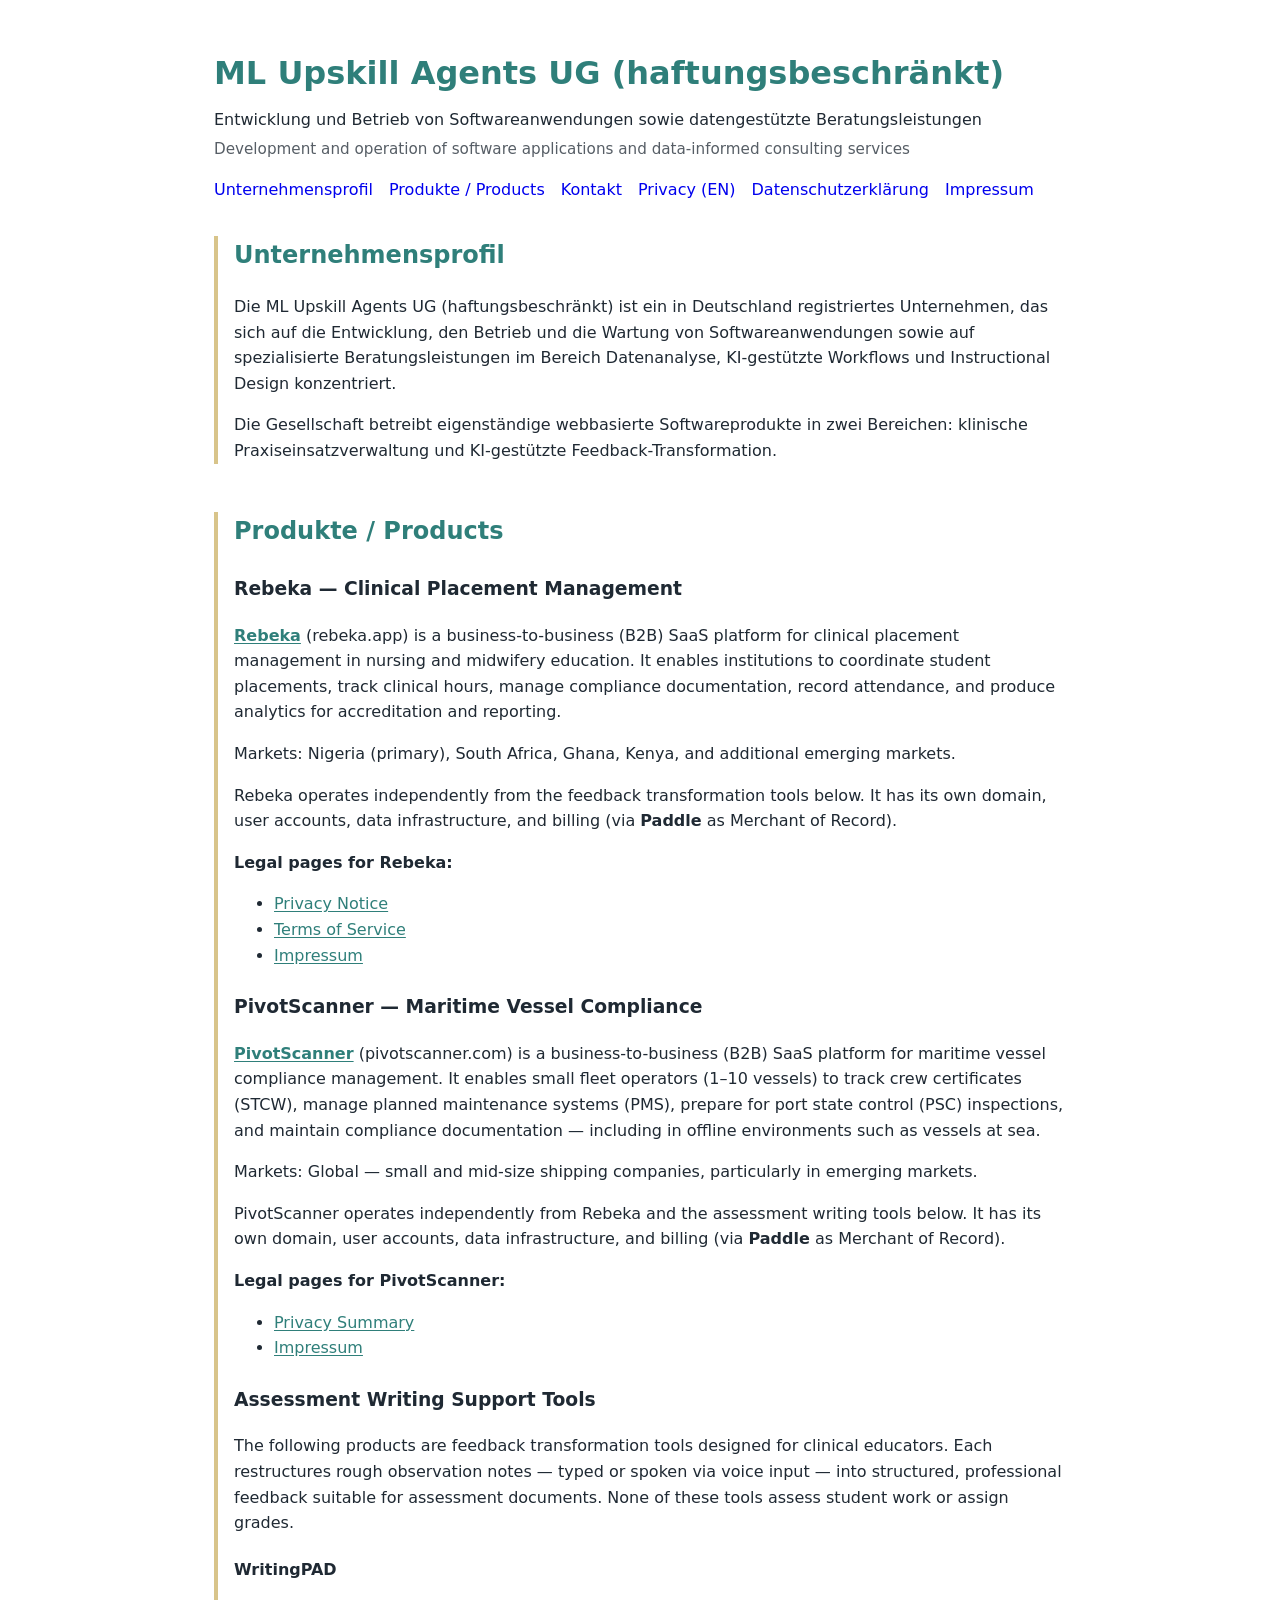
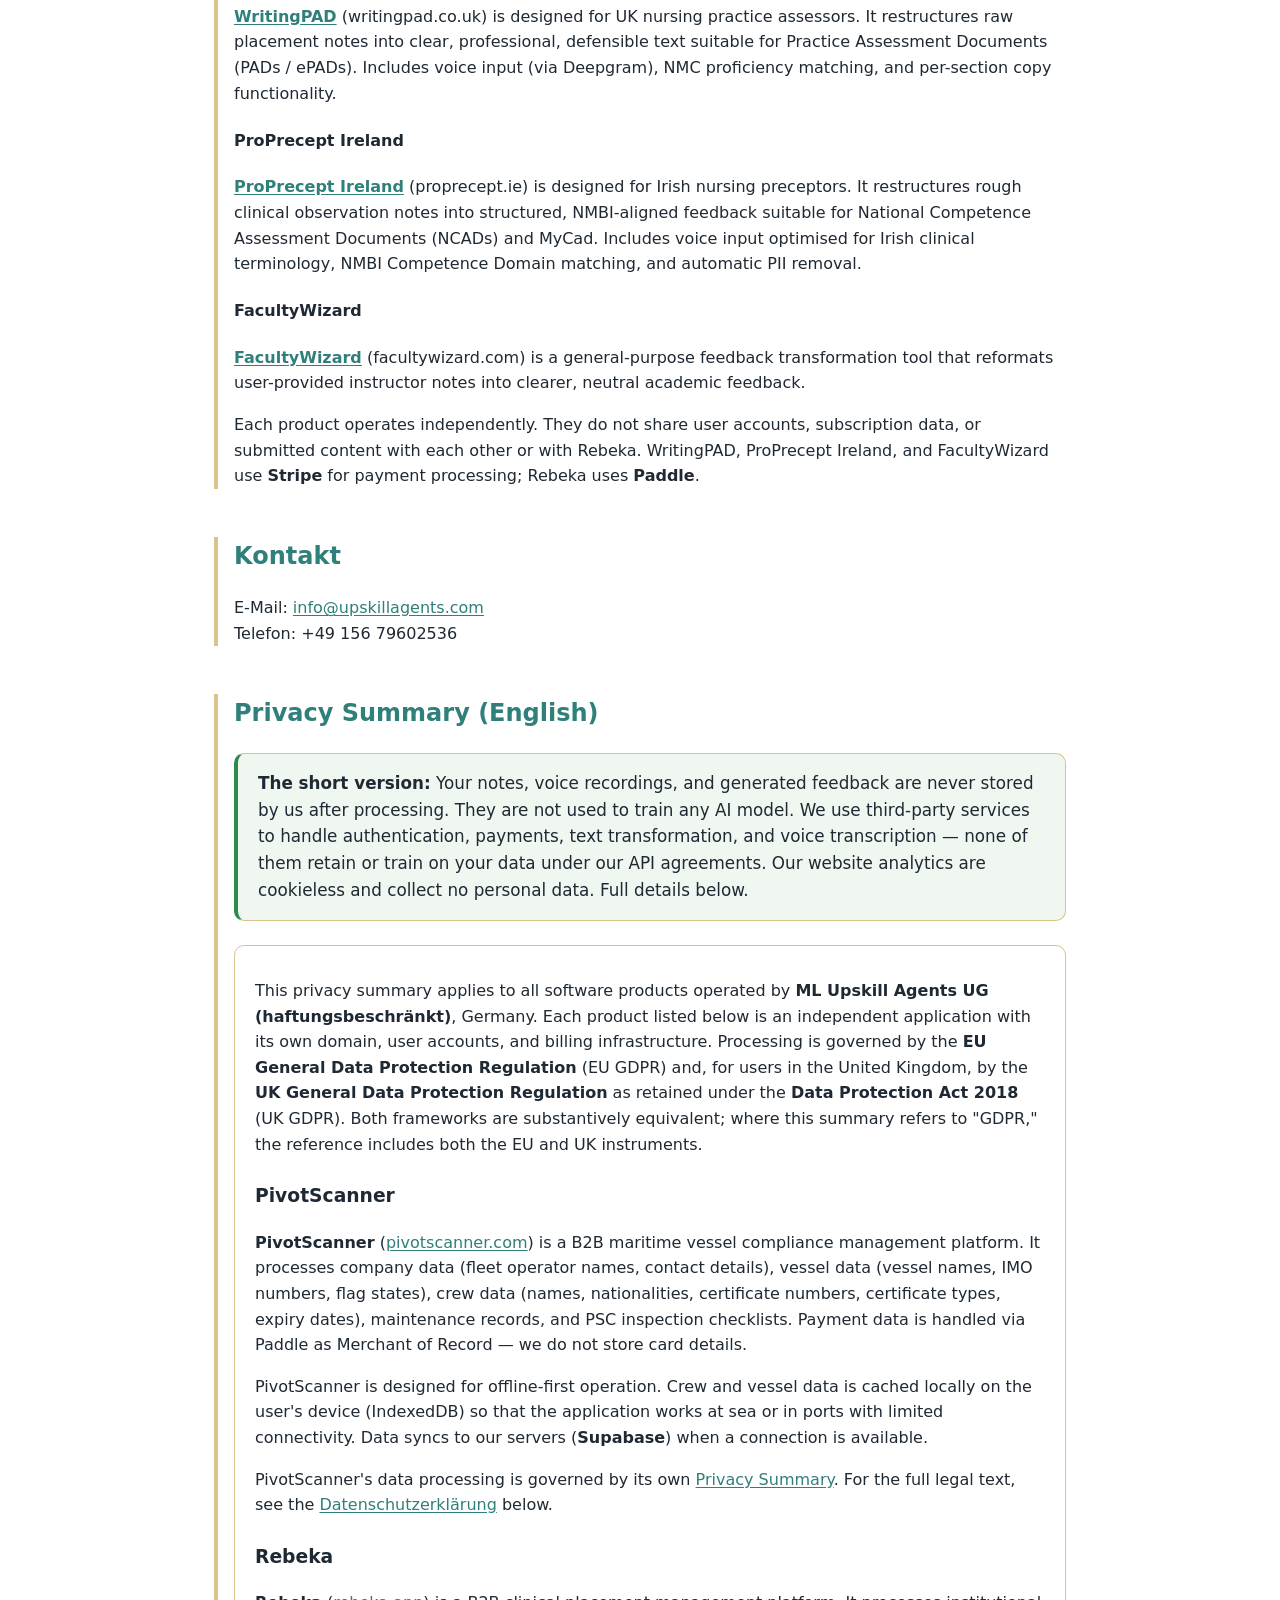
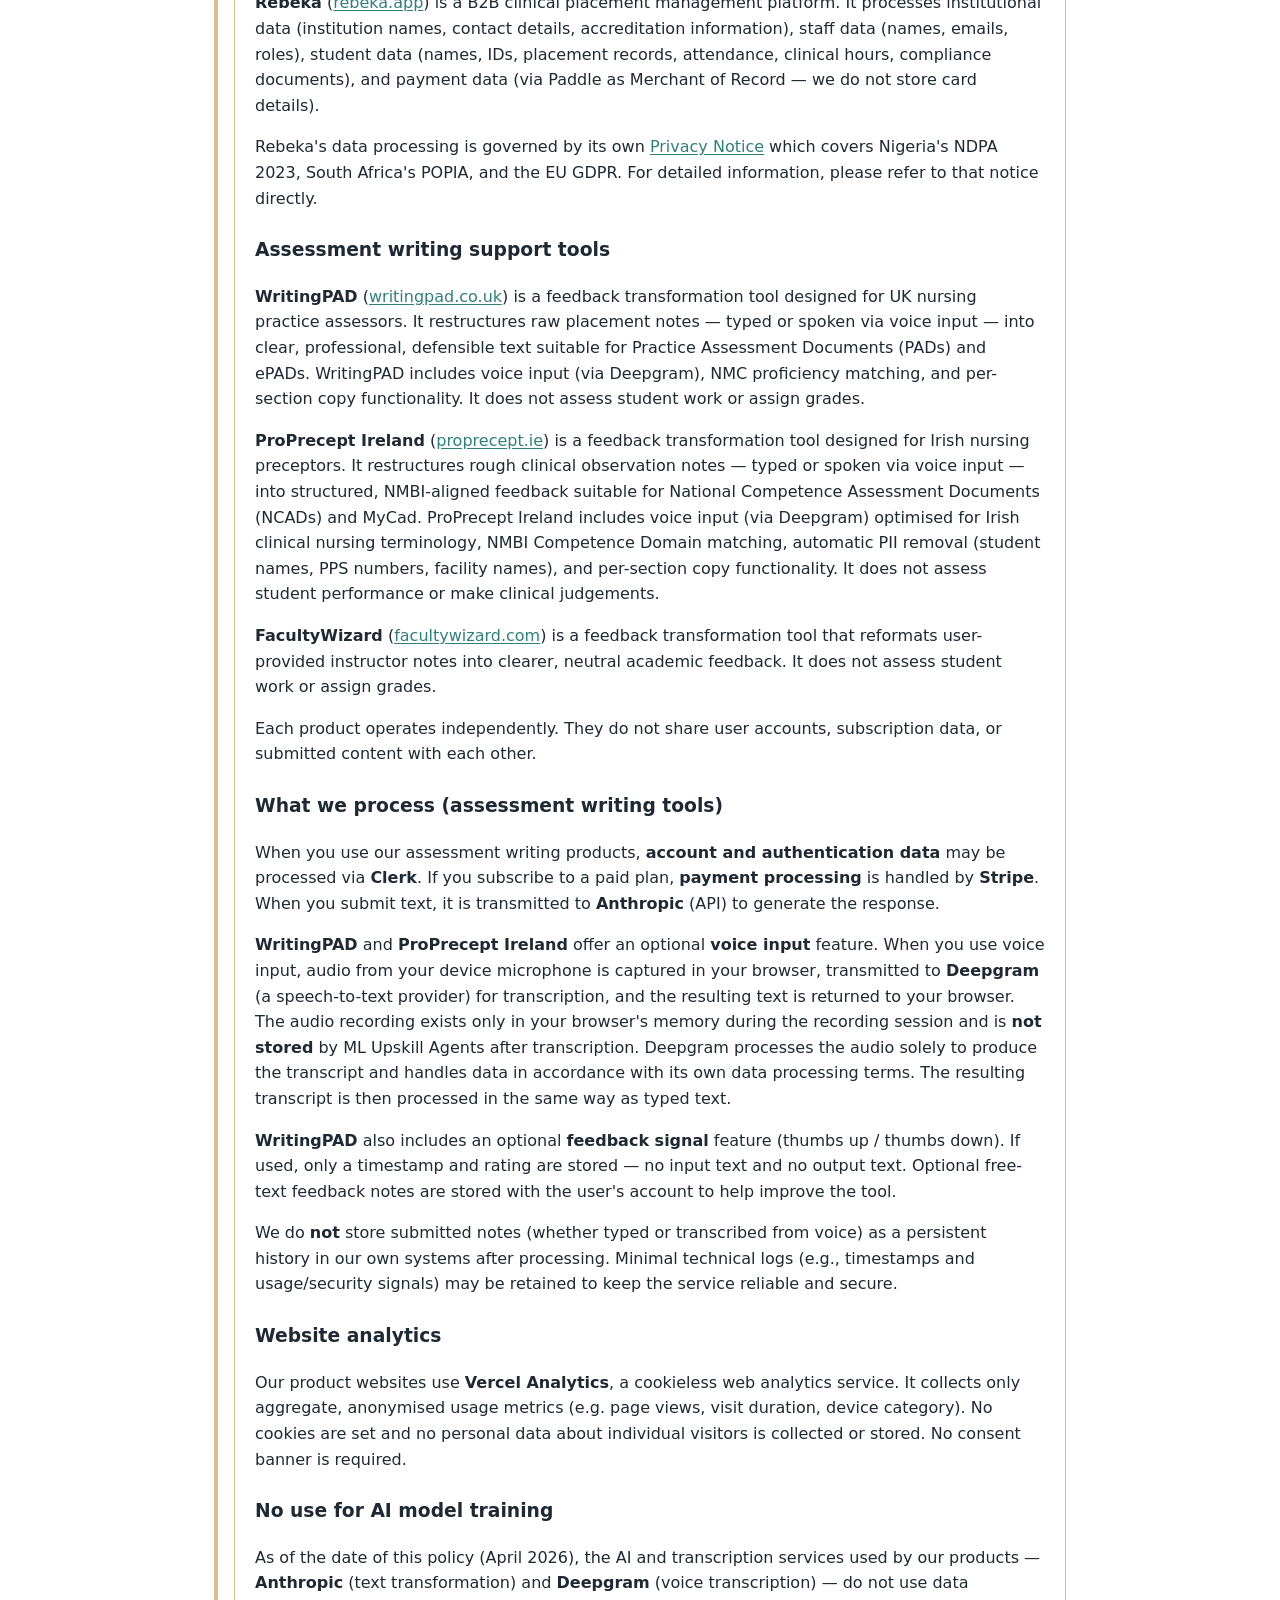
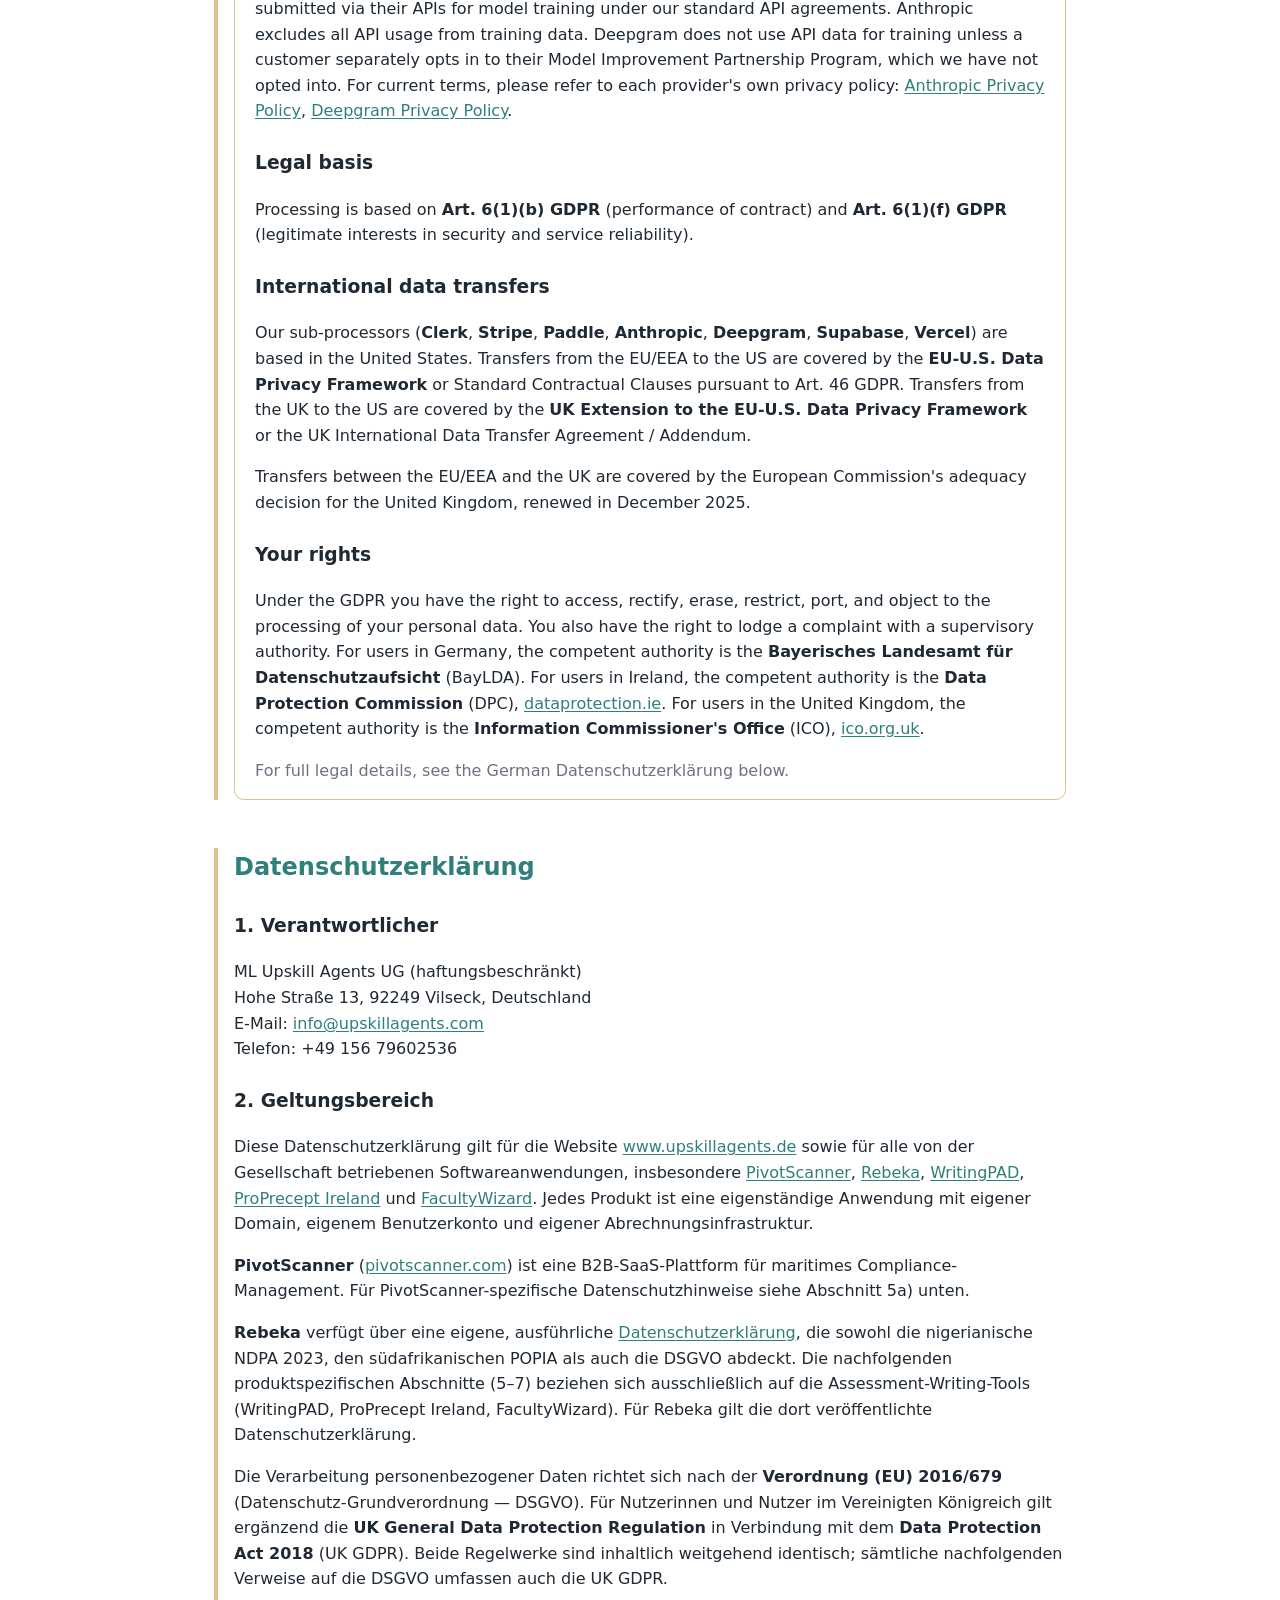
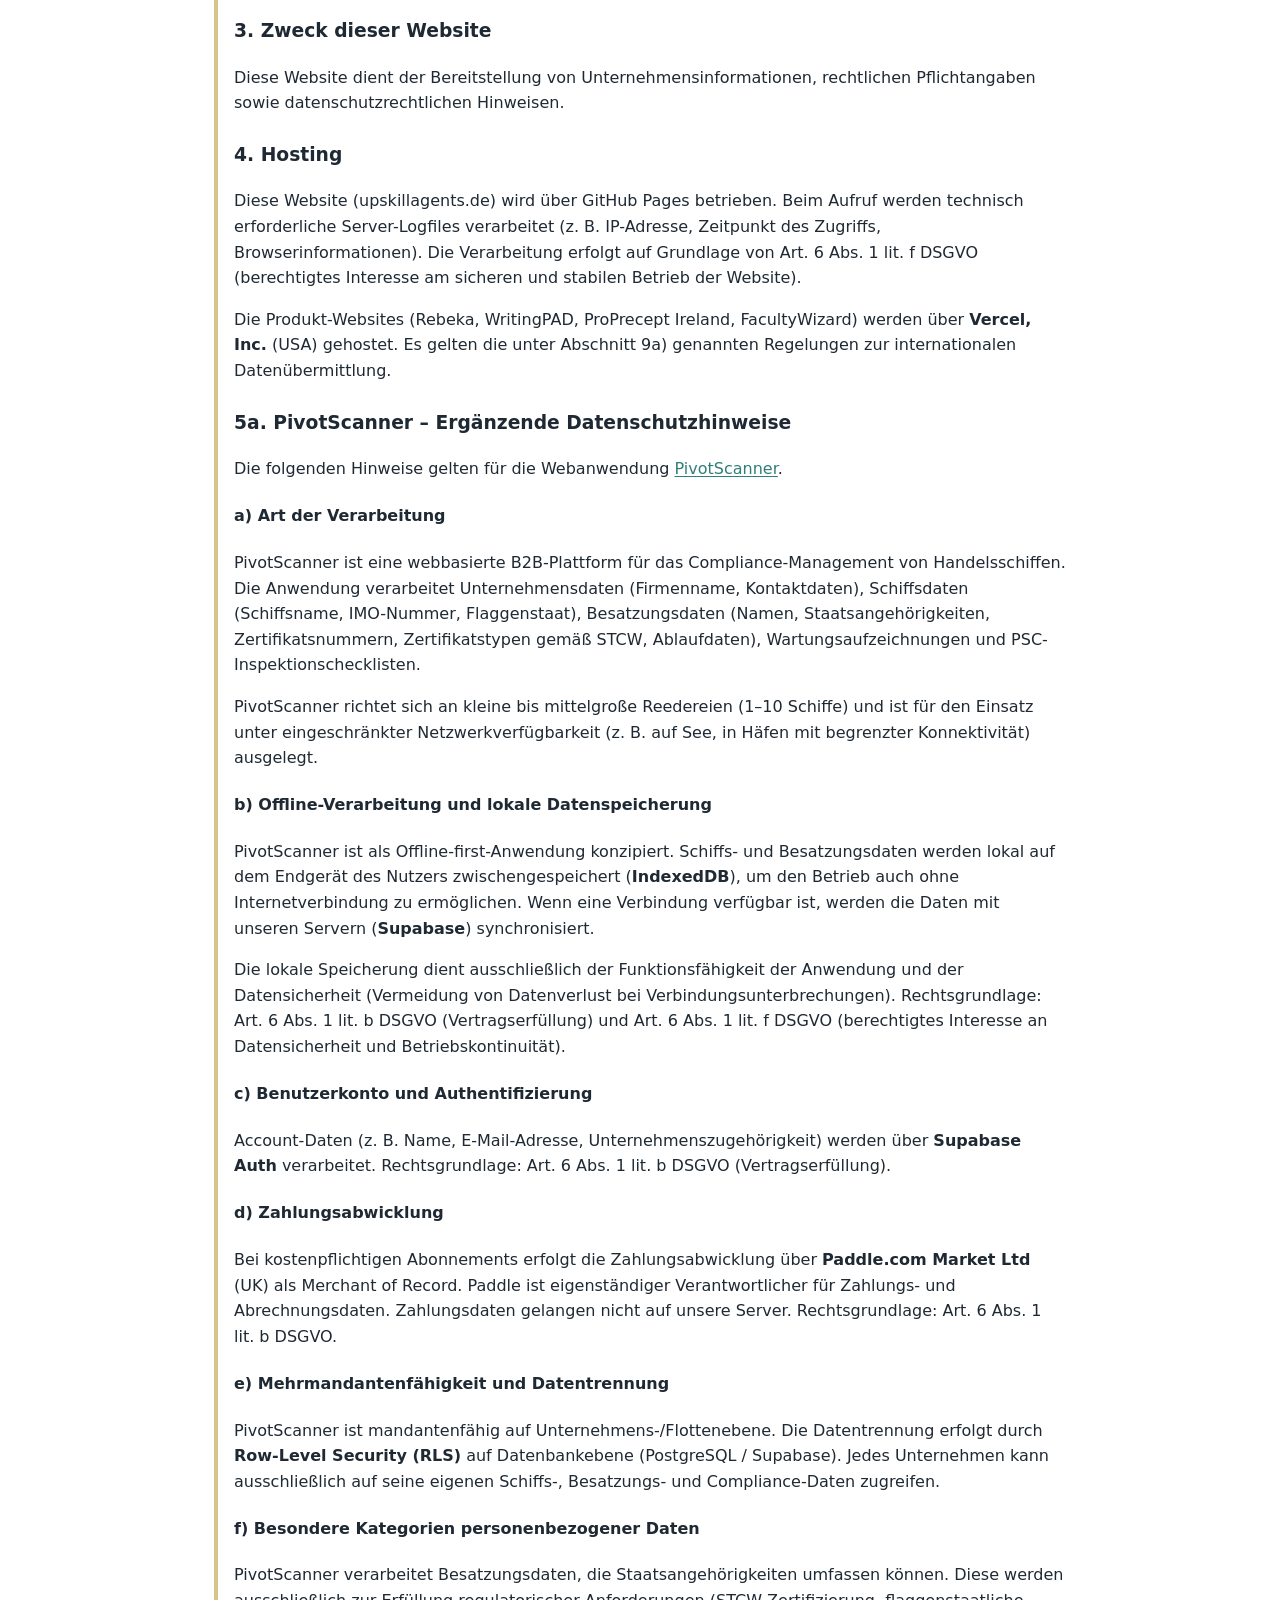
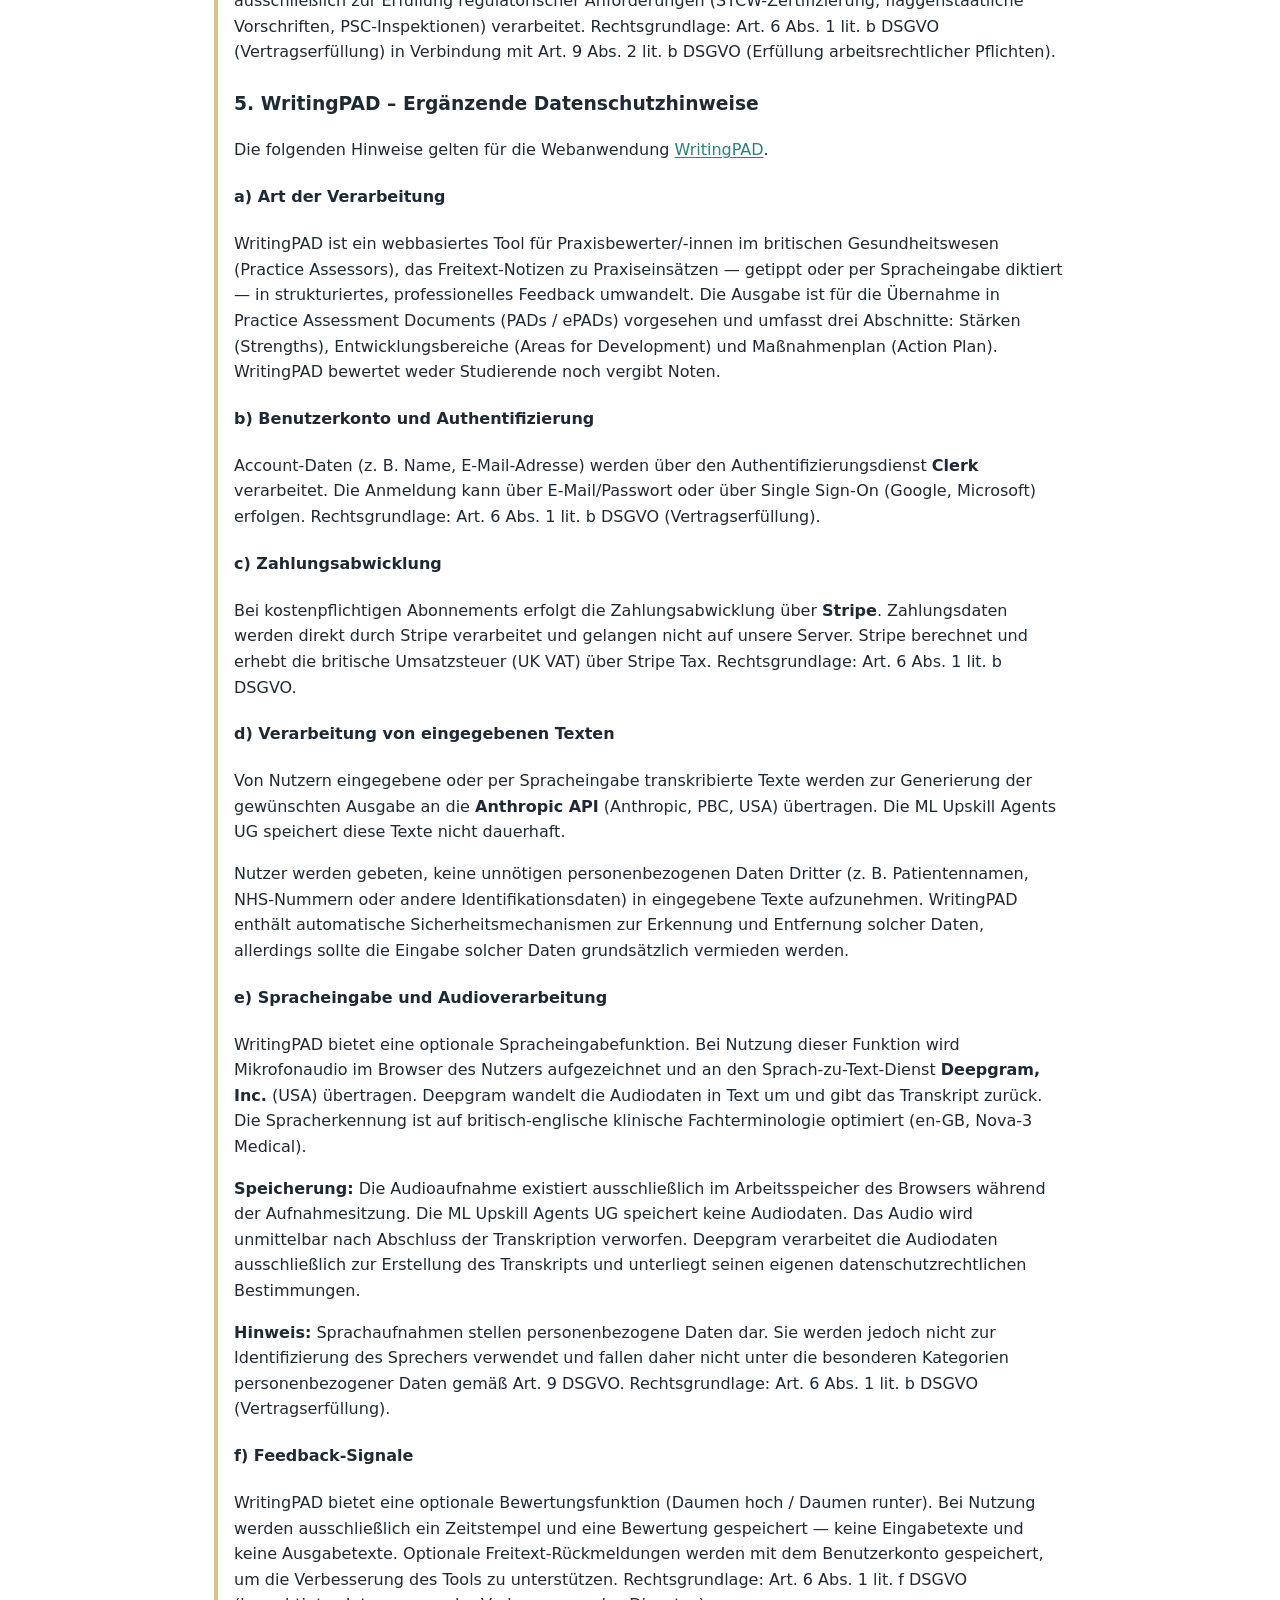
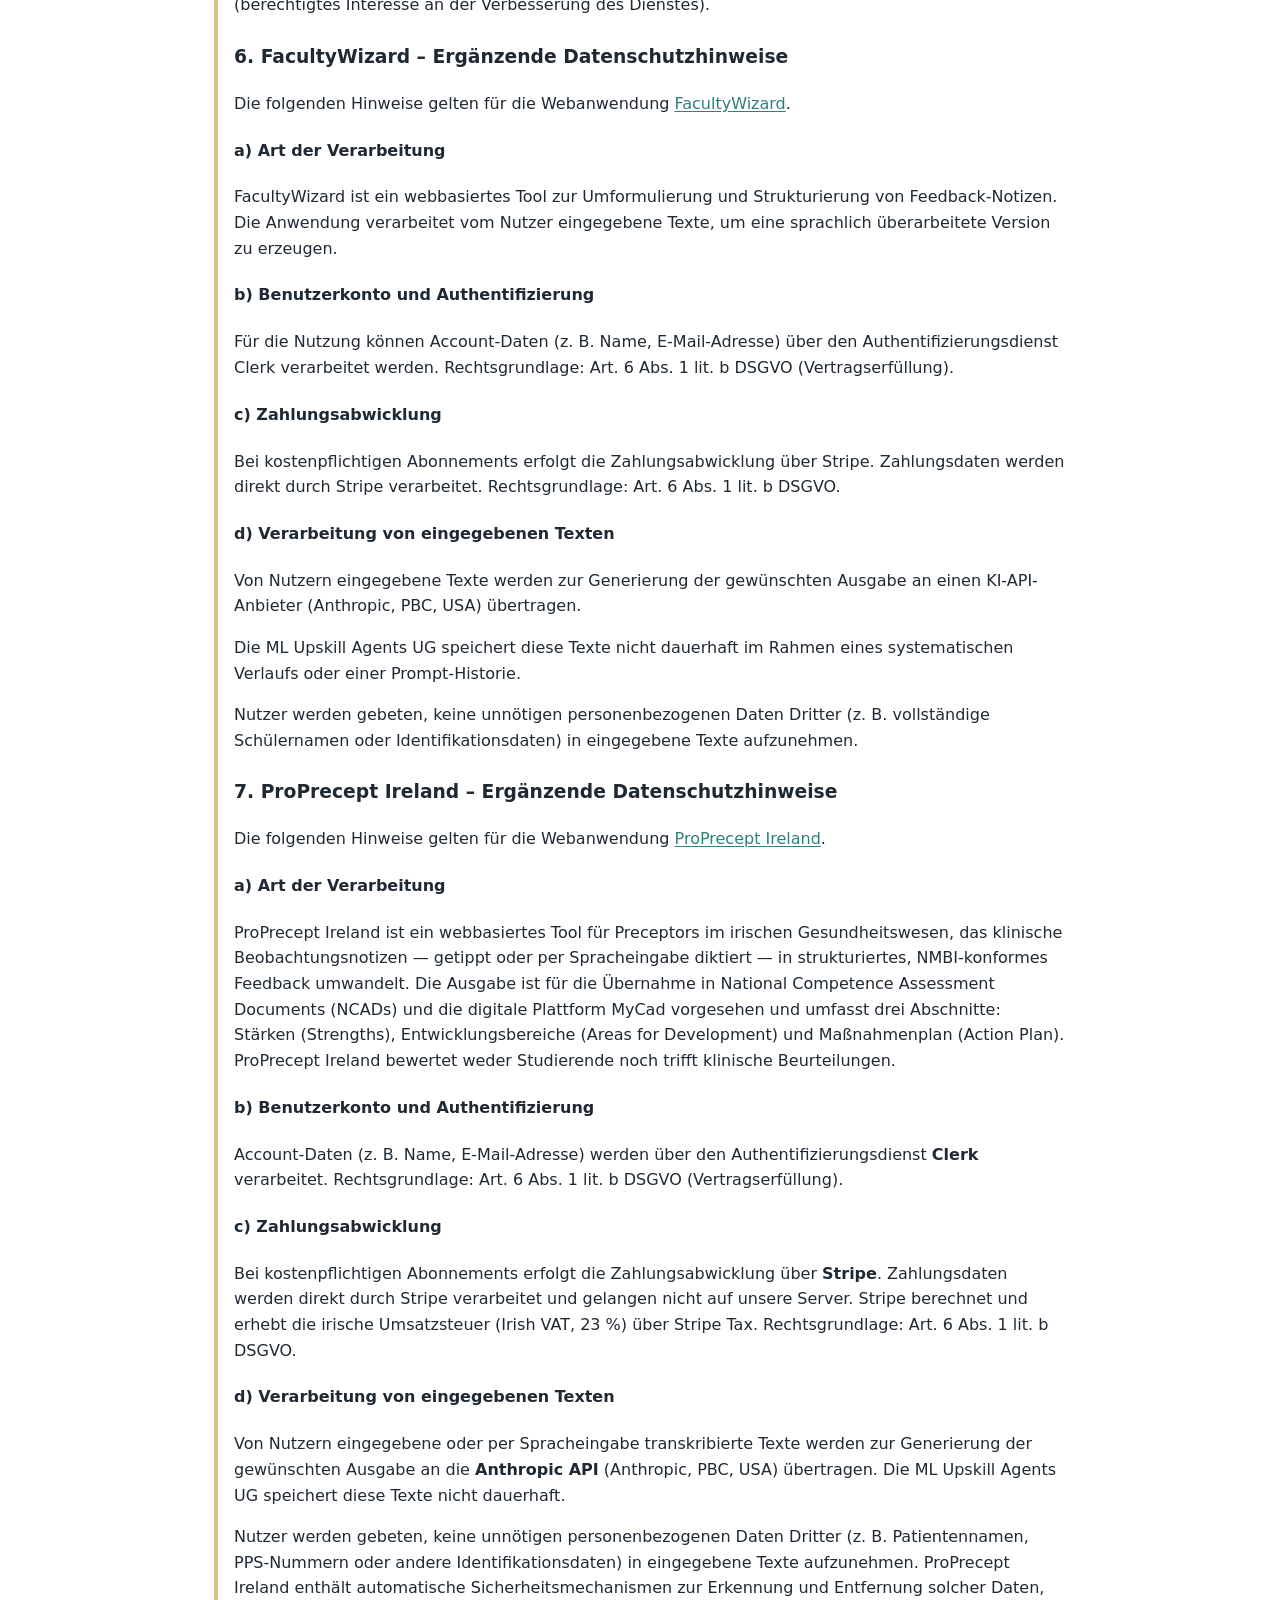
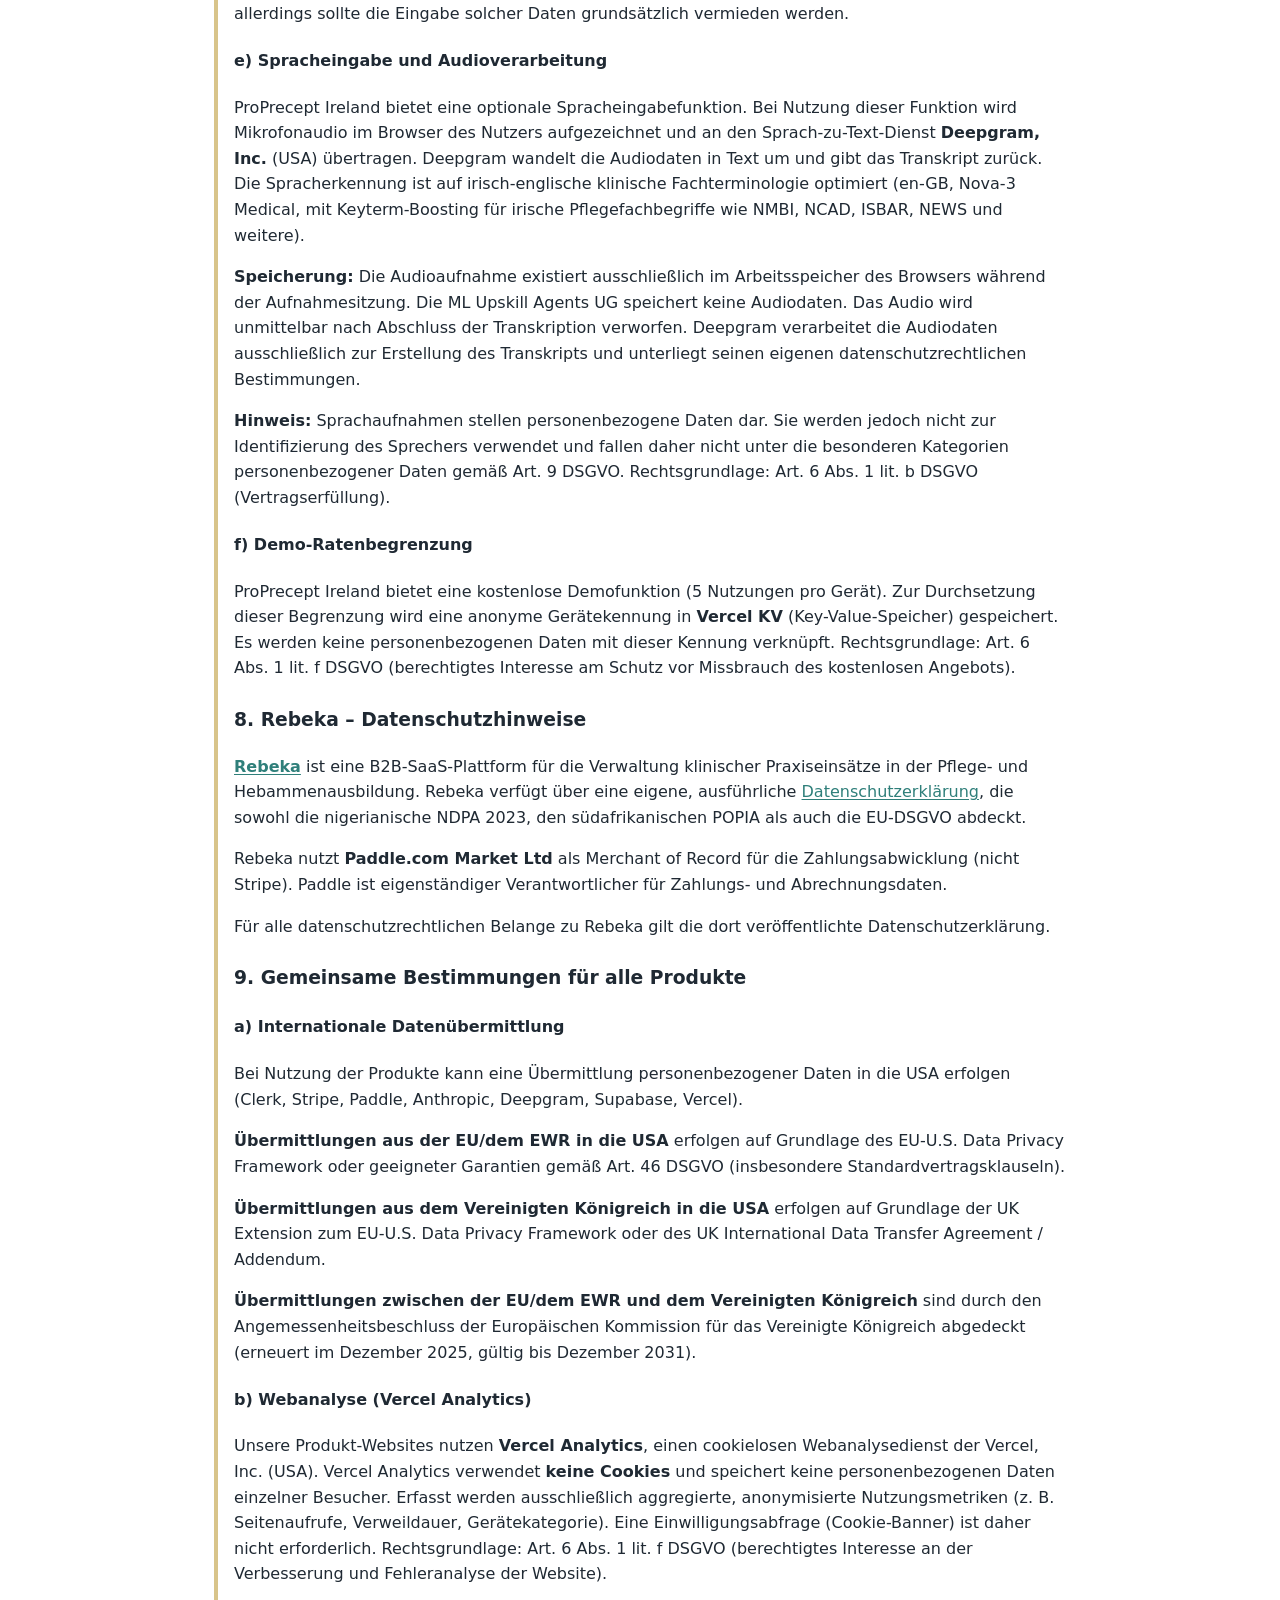
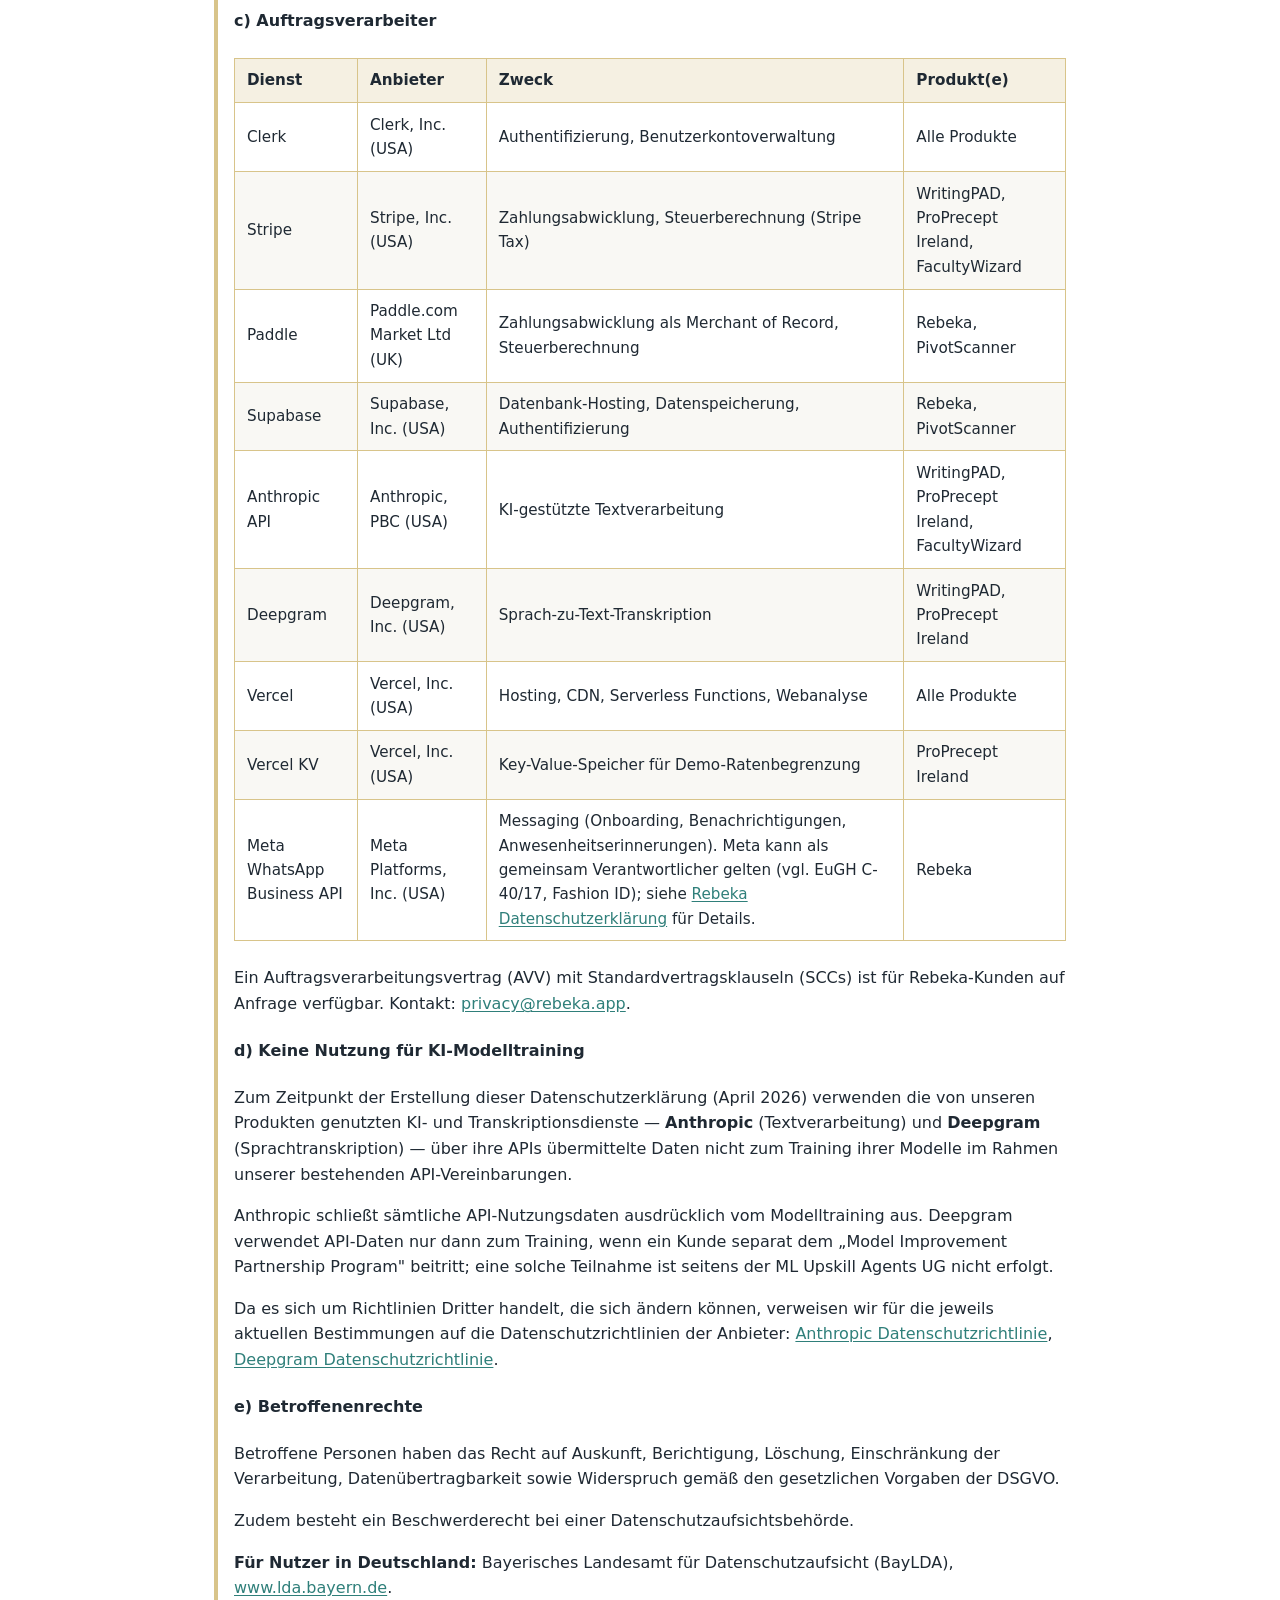
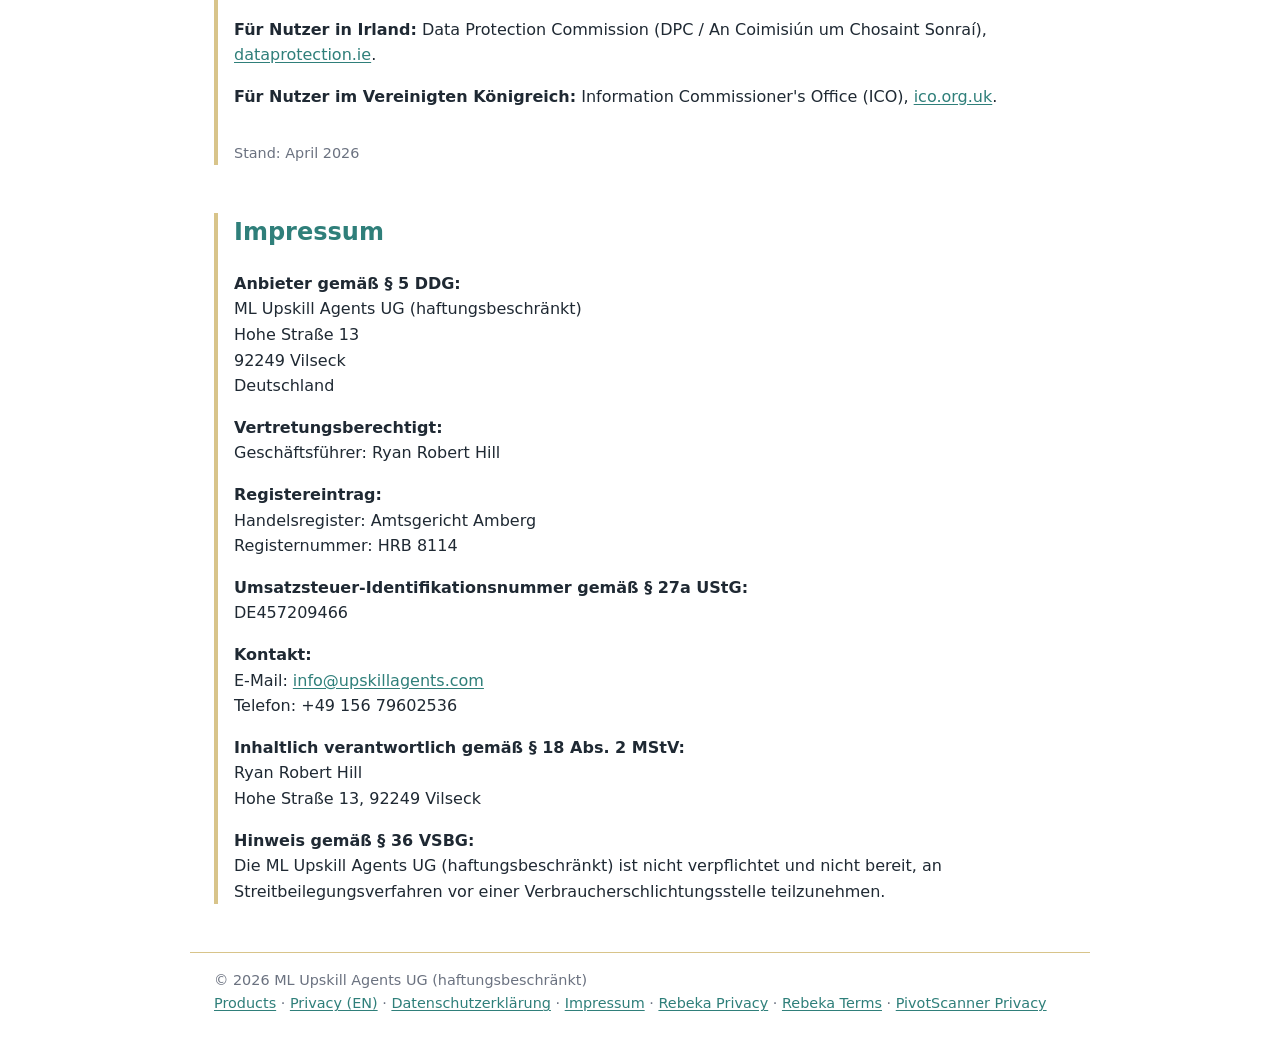
==== commit e437d6dc: "adding pivot scanner blurb" ====
--- a/index.html
+++ b/index.html
@@ -84,6 +84,33 @@
       <li><a href="https://rebeka.app/impressum">Impressum</a></li>
     </ul>
 
+    <!-- ---- PivotScanner ---- -->
+    <h3>PivotScanner — Maritime Vessel Compliance</h3>
+    <p>
+      <a href="https://pivotscanner.com"><strong>PivotScanner</strong></a>
+      (pivotscanner.com) is a business-to-business (B2B) SaaS platform for
+      maritime vessel compliance management. It enables small fleet operators
+      (1–10 vessels) to track crew certificates (STCW), manage planned
+      maintenance systems (PMS), prepare for port state control (PSC)
+      inspections, and maintain compliance documentation — including in
+      offline environments such as vessels at sea.
+    </p>
+    <p>
+      Markets: Global — small and mid-size shipping companies, particularly
+      in emerging markets.
+    </p>
+    <p>
+      PivotScanner operates independently from Rebeka and the assessment
+      writing tools below. It has its own domain, user accounts, data
+      infrastructure, and billing (via <strong>Paddle</strong> as Merchant
+      of Record).
+    </p>
+    <p><strong>Legal pages for PivotScanner:</strong></p>
+    <ul>
+      <li><a href="https://pivotscanner.com/privacy">Privacy Summary</a></li>
+      <li><a href="https://pivotscanner.com/impressum">Impressum</a></li>
+    </ul>
+
     <!-- ---- Assessment Writing Support Tools ---- -->
     <h3>Assessment Writing Support Tools</h3>
     <p>
@@ -167,6 +194,29 @@
         as retained under the <strong>Data Protection Act 2018</strong> (UK GDPR).
         Both frameworks are substantively equivalent; where this summary refers to "GDPR,"
         the reference includes both the EU and UK instruments.
+      </p>
+
+      <h3>PivotScanner</h3>
+      <p>
+        <strong>PivotScanner</strong> (<a href="https://pivotscanner.com">pivotscanner.com</a>)
+        is a B2B maritime vessel compliance management platform. It processes
+        company data (fleet operator names, contact details), vessel data (vessel names,
+        IMO numbers, flag states), crew data (names, nationalities, certificate numbers,
+        certificate types, expiry dates), maintenance records, and PSC inspection
+        checklists. Payment data is handled via Paddle as Merchant of Record — we do
+        not store card details.
+      </p>
+      <p>
+        PivotScanner is designed for offline-first operation. Crew and vessel data is
+        cached locally on the user's device (IndexedDB) so that the application works
+        at sea or in ports with limited connectivity. Data syncs to our servers
+        (<strong>Supabase</strong>) when a connection is available.
+      </p>
+      <p>
+        PivotScanner's data processing is governed by its own
+        <a href="https://pivotscanner.com/privacy">Privacy Summary</a>.
+        For the full legal text, see the
+        <a href="#datenschutz">Datenschutzerklärung</a> below.
       </p>
 
       <h3>Rebeka</h3>
@@ -336,12 +386,18 @@
       Diese Datenschutzerklärung gilt für die Website
       <a href="https://www.upskillagents.de">www.upskillagents.de</a>
       sowie für alle von der Gesellschaft betriebenen Softwareanwendungen,
-      insbesondere <a href="https://rebeka.app">Rebeka</a>,
+      insbesondere <a href="https://pivotscanner.com">PivotScanner</a>,
+      <a href="https://rebeka.app">Rebeka</a>,
       <a href="https://www.writingpad.co.uk">WritingPAD</a>,
       <a href="https://www.proprecept.ie">ProPrecept Ireland</a>
       und <a href="https://www.facultywizard.com">FacultyWizard</a>.
       Jedes Produkt ist eine eigenständige Anwendung mit eigener Domain,
       eigenem Benutzerkonto und eigener Abrechnungsinfrastruktur.
+    </p>
+    <p>
+      <strong>PivotScanner</strong> (<a href="https://pivotscanner.com">pivotscanner.com</a>)
+      ist eine B2B-SaaS-Plattform für maritimes Compliance-Management.
+      Für PivotScanner-spezifische Datenschutzhinweise siehe Abschnitt 5a) unten.
     </p>
     <p>
       <strong>Rebeka</strong> verfügt über eine eigene, ausführliche
@@ -380,6 +436,82 @@
       Die Produkt-Websites (Rebeka, WritingPAD, ProPrecept Ireland, FacultyWizard) werden über
       <strong>Vercel, Inc.</strong> (USA) gehostet. Es gelten die unter
       Abschnitt 9a) genannten Regelungen zur internationalen Datenübermittlung.
+    </p>
+
+    <h3>5a. PivotScanner – Ergänzende Datenschutzhinweise</h3>
+    <p>
+      Die folgenden Hinweise gelten für die Webanwendung
+      <a href="https://pivotscanner.com">PivotScanner</a>.
+    </p>
+
+    <h4>a) Art der Verarbeitung</h4>
+    <p>
+      PivotScanner ist eine webbasierte B2B-Plattform für das Compliance-Management
+      von Handelsschiffen. Die Anwendung verarbeitet Unternehmensdaten (Firmenname,
+      Kontaktdaten), Schiffsdaten (Schiffsname, IMO-Nummer, Flaggenstaat),
+      Besatzungsdaten (Namen, Staatsangehörigkeiten, Zertifikatsnummern,
+      Zertifikatstypen gemäß STCW, Ablaufdaten), Wartungsaufzeichnungen
+      und PSC-Inspektionschecklisten.
+    </p>
+    <p>
+      PivotScanner richtet sich an kleine bis mittelgroße Reedereien
+      (1–10 Schiffe) und ist für den Einsatz unter eingeschränkter
+      Netzwerkverfügbarkeit (z.&nbsp;B. auf See, in Häfen mit begrenzter
+      Konnektivität) ausgelegt.
+    </p>
+
+    <h4>b) Offline-Verarbeitung und lokale Datenspeicherung</h4>
+    <p>
+      PivotScanner ist als Offline-first-Anwendung konzipiert.
+      Schiffs- und Besatzungsdaten werden lokal auf dem Endgerät des Nutzers
+      zwischengespeichert (<strong>IndexedDB</strong>), um den Betrieb
+      auch ohne Internetverbindung zu ermöglichen.
+      Wenn eine Verbindung verfügbar ist, werden die Daten mit unseren
+      Servern (<strong>Supabase</strong>) synchronisiert.
+    </p>
+    <p>
+      Die lokale Speicherung dient ausschließlich der Funktionsfähigkeit
+      der Anwendung und der Datensicherheit (Vermeidung von Datenverlust
+      bei Verbindungsunterbrechungen).
+      Rechtsgrundlage: Art.&nbsp;6 Abs.&nbsp;1 lit.&nbsp;b DSGVO (Vertragserfüllung)
+      und Art.&nbsp;6 Abs.&nbsp;1 lit.&nbsp;f DSGVO (berechtigtes Interesse an
+      Datensicherheit und Betriebskontinuität).
+    </p>
+
+    <h4>c) Benutzerkonto und Authentifizierung</h4>
+    <p>
+      Account-Daten (z.&nbsp;B. Name, E-Mail-Adresse, Unternehmenszugehörigkeit)
+      werden über <strong>Supabase Auth</strong> verarbeitet.
+      Rechtsgrundlage: Art.&nbsp;6 Abs.&nbsp;1 lit.&nbsp;b DSGVO (Vertragserfüllung).
+    </p>
+
+    <h4>d) Zahlungsabwicklung</h4>
+    <p>
+      Bei kostenpflichtigen Abonnements erfolgt die Zahlungsabwicklung über
+      <strong>Paddle.com Market Ltd</strong> (UK) als Merchant of Record.
+      Paddle ist eigenständiger Verantwortlicher für Zahlungs- und
+      Abrechnungsdaten. Zahlungsdaten gelangen nicht auf unsere Server.
+      Rechtsgrundlage: Art.&nbsp;6 Abs.&nbsp;1 lit.&nbsp;b DSGVO.
+    </p>
+
+    <h4>e) Mehrmandantenfähigkeit und Datentrennung</h4>
+    <p>
+      PivotScanner ist mandantenfähig auf Unternehmens-/Flottenebene.
+      Die Datentrennung erfolgt durch <strong>Row-Level Security (RLS)</strong>
+      auf Datenbankebene (PostgreSQL / Supabase). Jedes Unternehmen kann
+      ausschließlich auf seine eigenen Schiffs-, Besatzungs- und
+      Compliance-Daten zugreifen.
+    </p>
+
+    <h4>f) Besondere Kategorien personenbezogener Daten</h4>
+    <p>
+      PivotScanner verarbeitet Besatzungsdaten, die Staatsangehörigkeiten
+      umfassen können. Diese werden ausschließlich zur Erfüllung
+      regulatorischer Anforderungen (STCW-Zertifizierung, flaggenstaatliche
+      Vorschriften, PSC-Inspektionen) verarbeitet.
+      Rechtsgrundlage: Art.&nbsp;6 Abs.&nbsp;1 lit.&nbsp;b DSGVO (Vertragserfüllung)
+      in Verbindung mit Art.&nbsp;9 Abs.&nbsp;2 lit.&nbsp;b DSGVO
+      (Erfüllung arbeitsrechtlicher Pflichten).
     </p>
 
     <h3>5. WritingPAD – Ergänzende Datenschutzhinweise</h3>
@@ -675,13 +807,13 @@
           <td>Paddle</td>
           <td>Paddle.com Market Ltd (UK)</td>
           <td>Zahlungsabwicklung als Merchant of Record, Steuerberechnung</td>
-          <td>Rebeka</td>
+          <td>Rebeka, PivotScanner</td>
         </tr>
         <tr>
           <td>Supabase</td>
           <td>Supabase, Inc. (USA)</td>
-          <td>Datenbank-Hosting, Datenspeicherung</td>
-          <td>Rebeka</td>
+          <td>Datenbank-Hosting, Datenspeicherung, Authentifizierung</td>
+          <td>Rebeka, PivotScanner</td>
         </tr>
         <tr>
           <td>Anthropic API</td>
@@ -817,7 +949,8 @@
     <a href="#datenschutz">Datenschutzerkl&auml;rung</a> &middot;
     <a href="#impressum">Impressum</a> &middot;
     <a href="https://rebeka.app/privacy">Rebeka Privacy</a> &middot;
-    <a href="https://rebeka.app/terms">Rebeka Terms</a>
+    <a href="https://rebeka.app/terms">Rebeka Terms</a> &middot;
+    <a href="https://pivotscanner.com/privacy">PivotScanner Privacy</a>
   </div>
 </footer>
 </body>
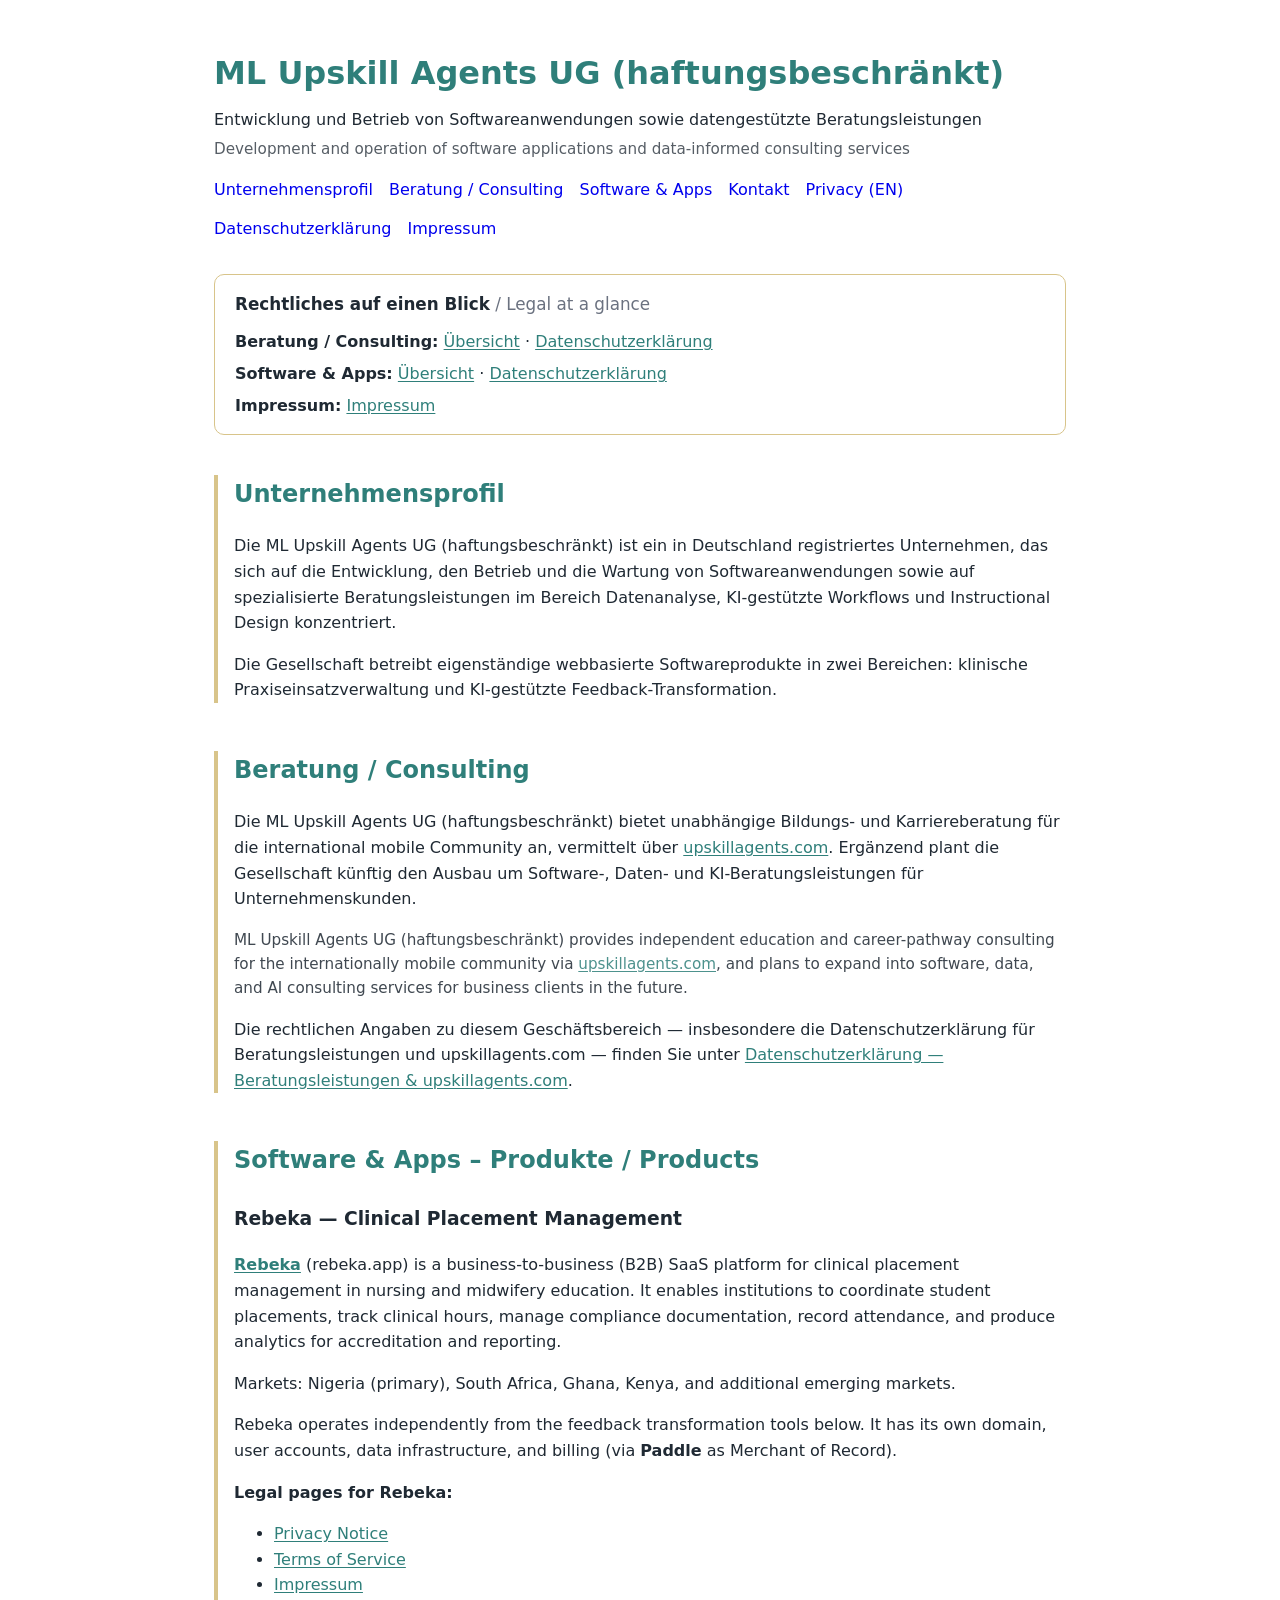
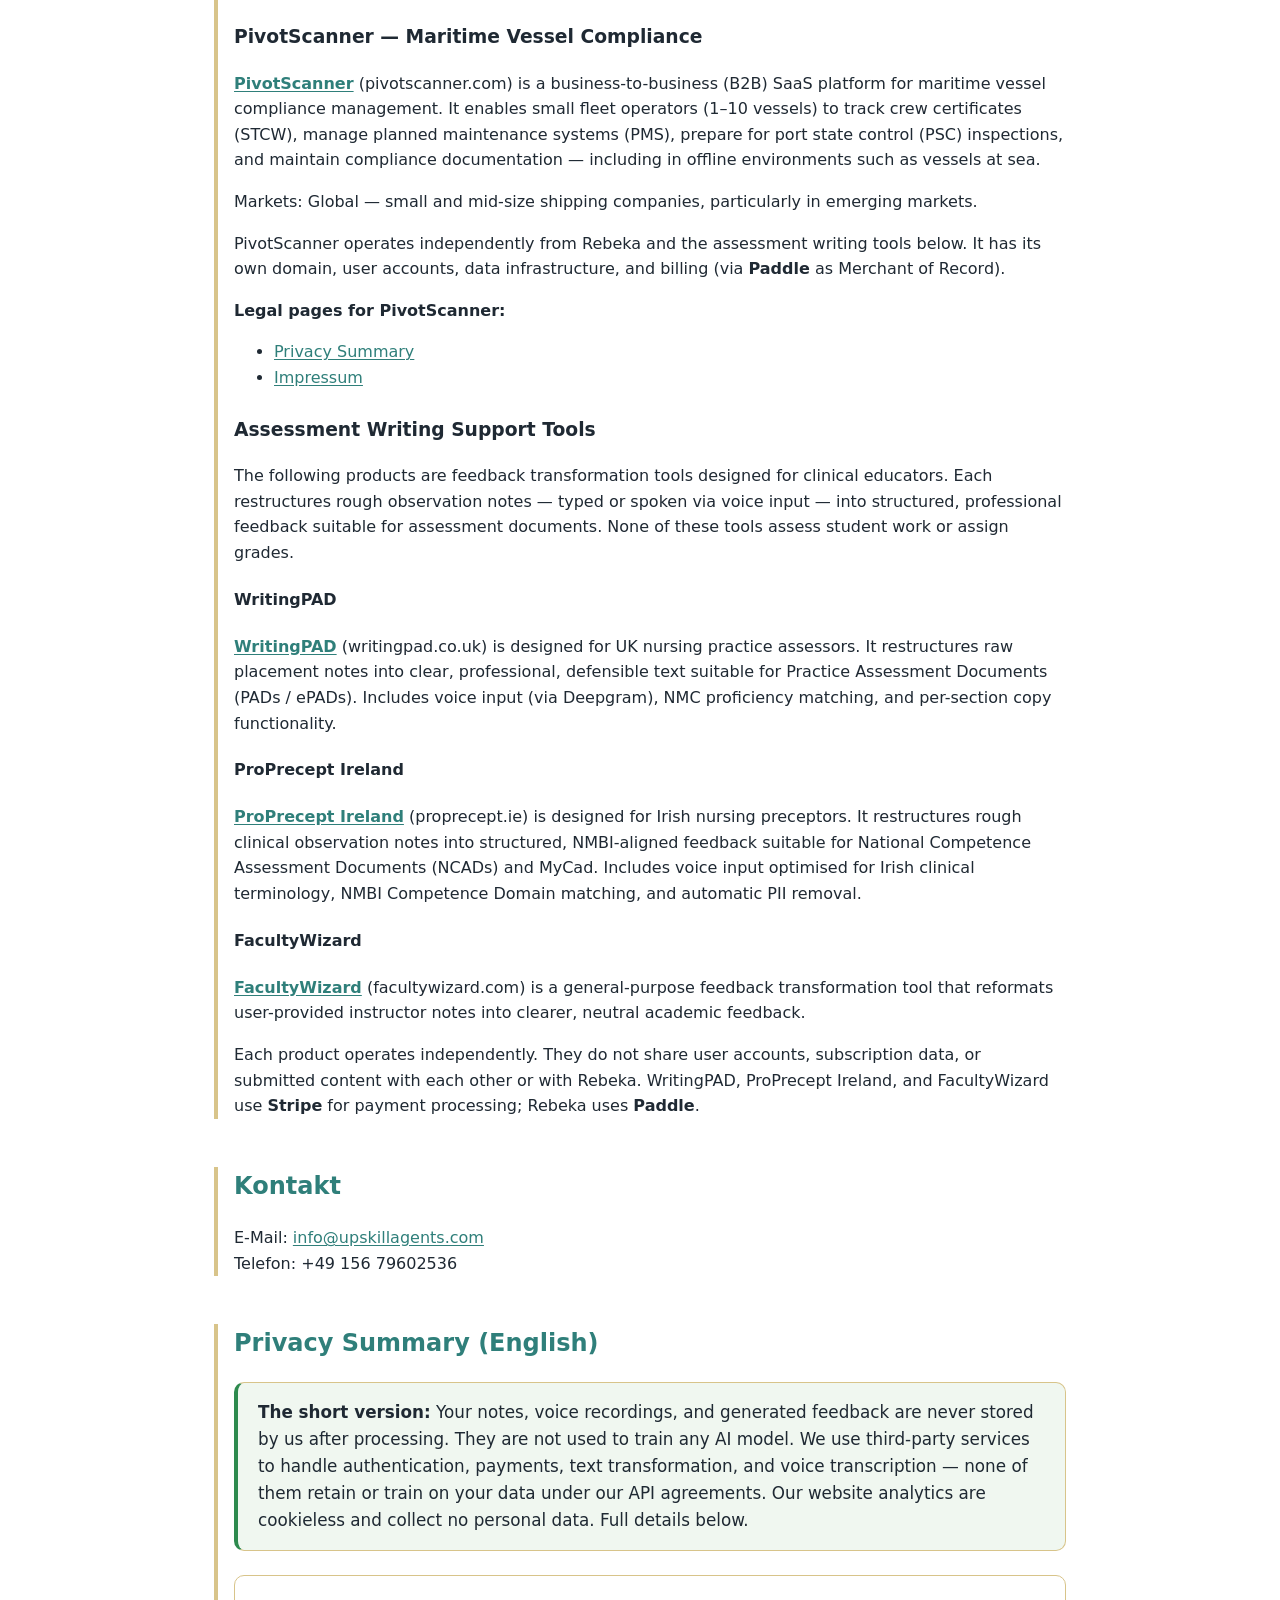
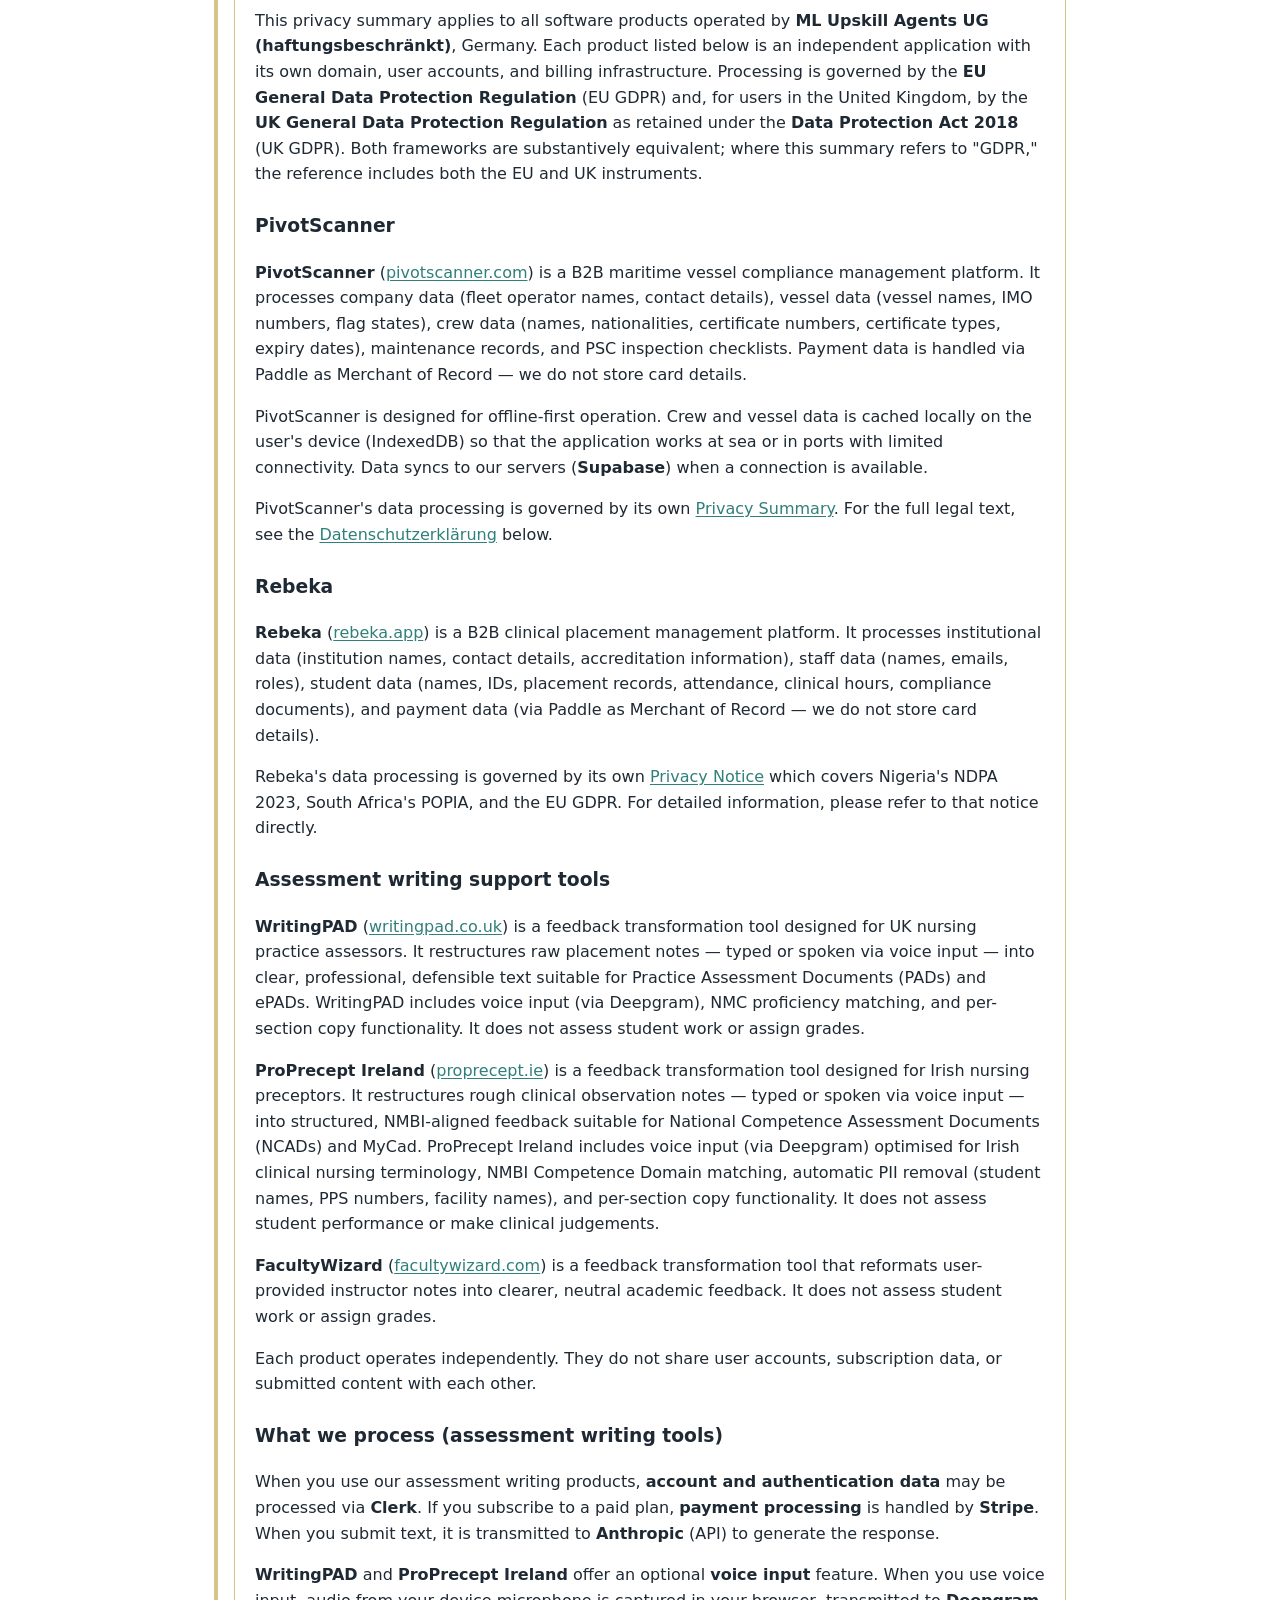
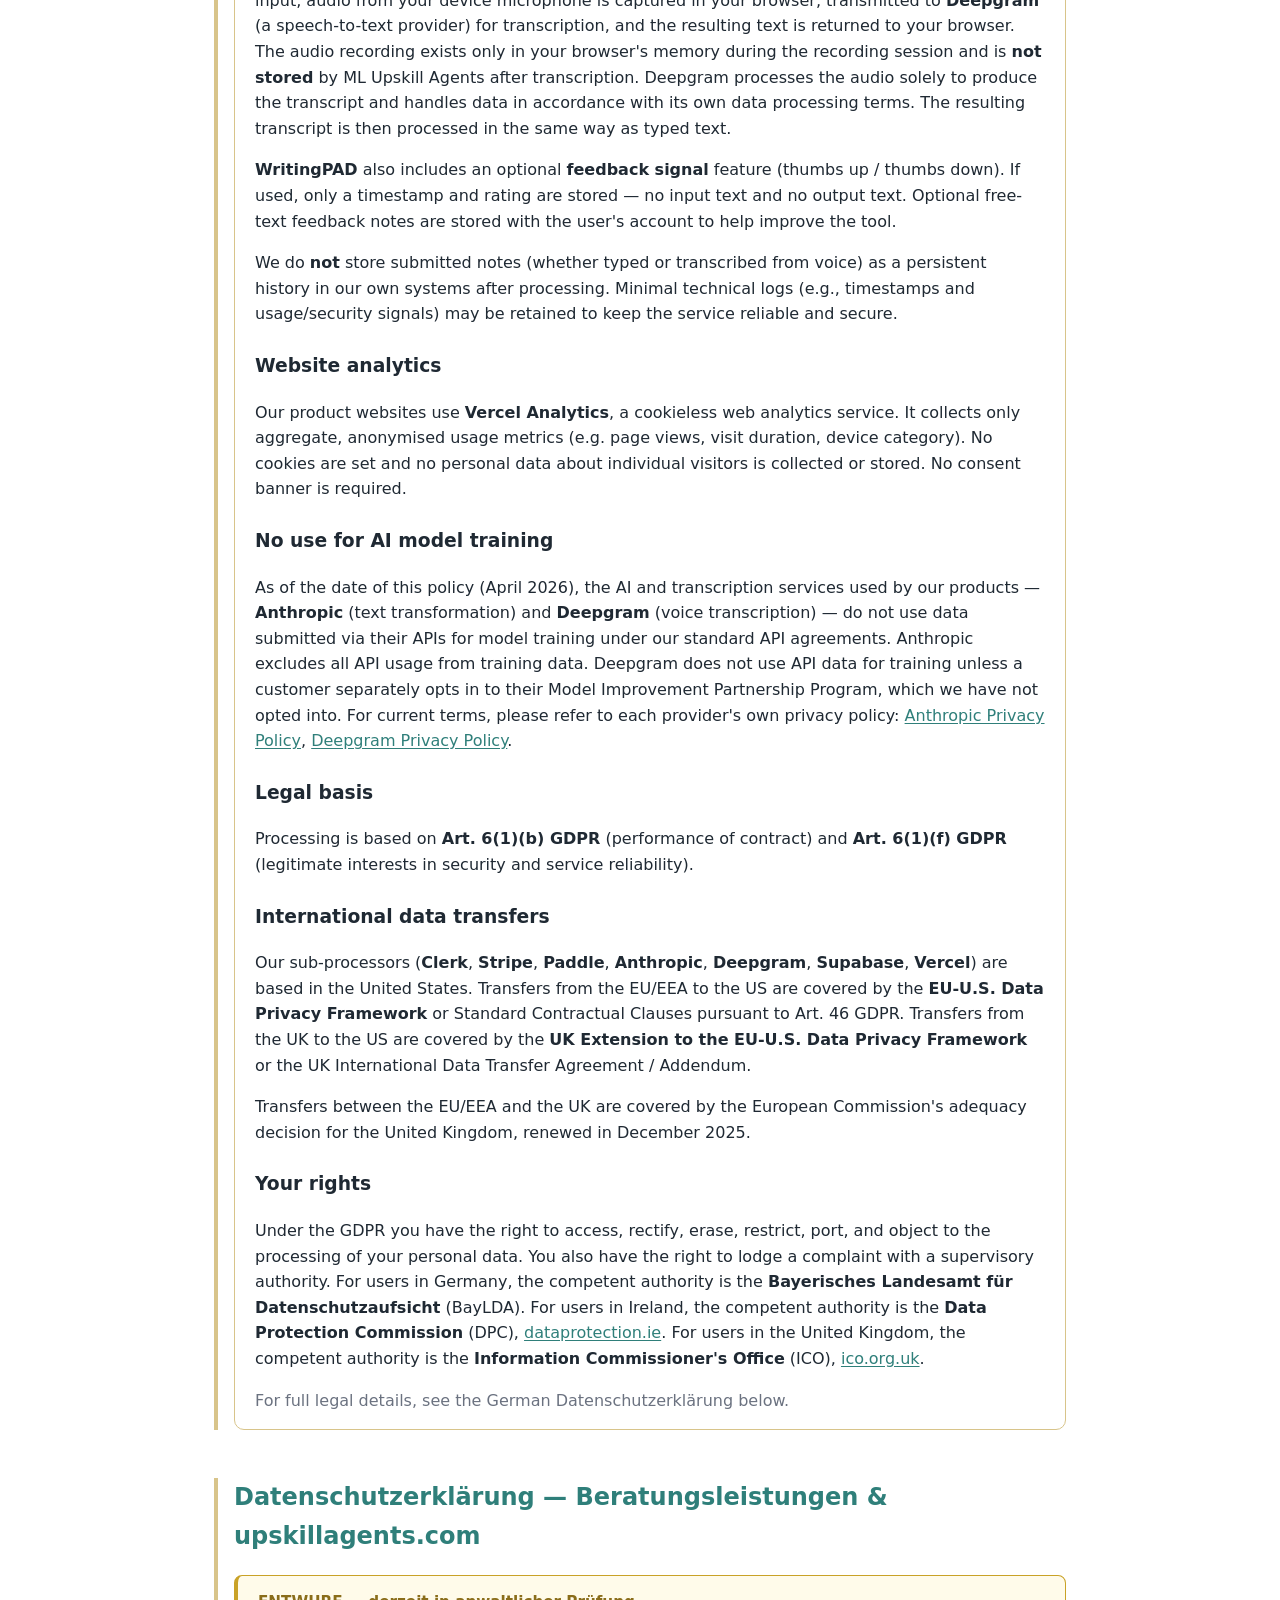
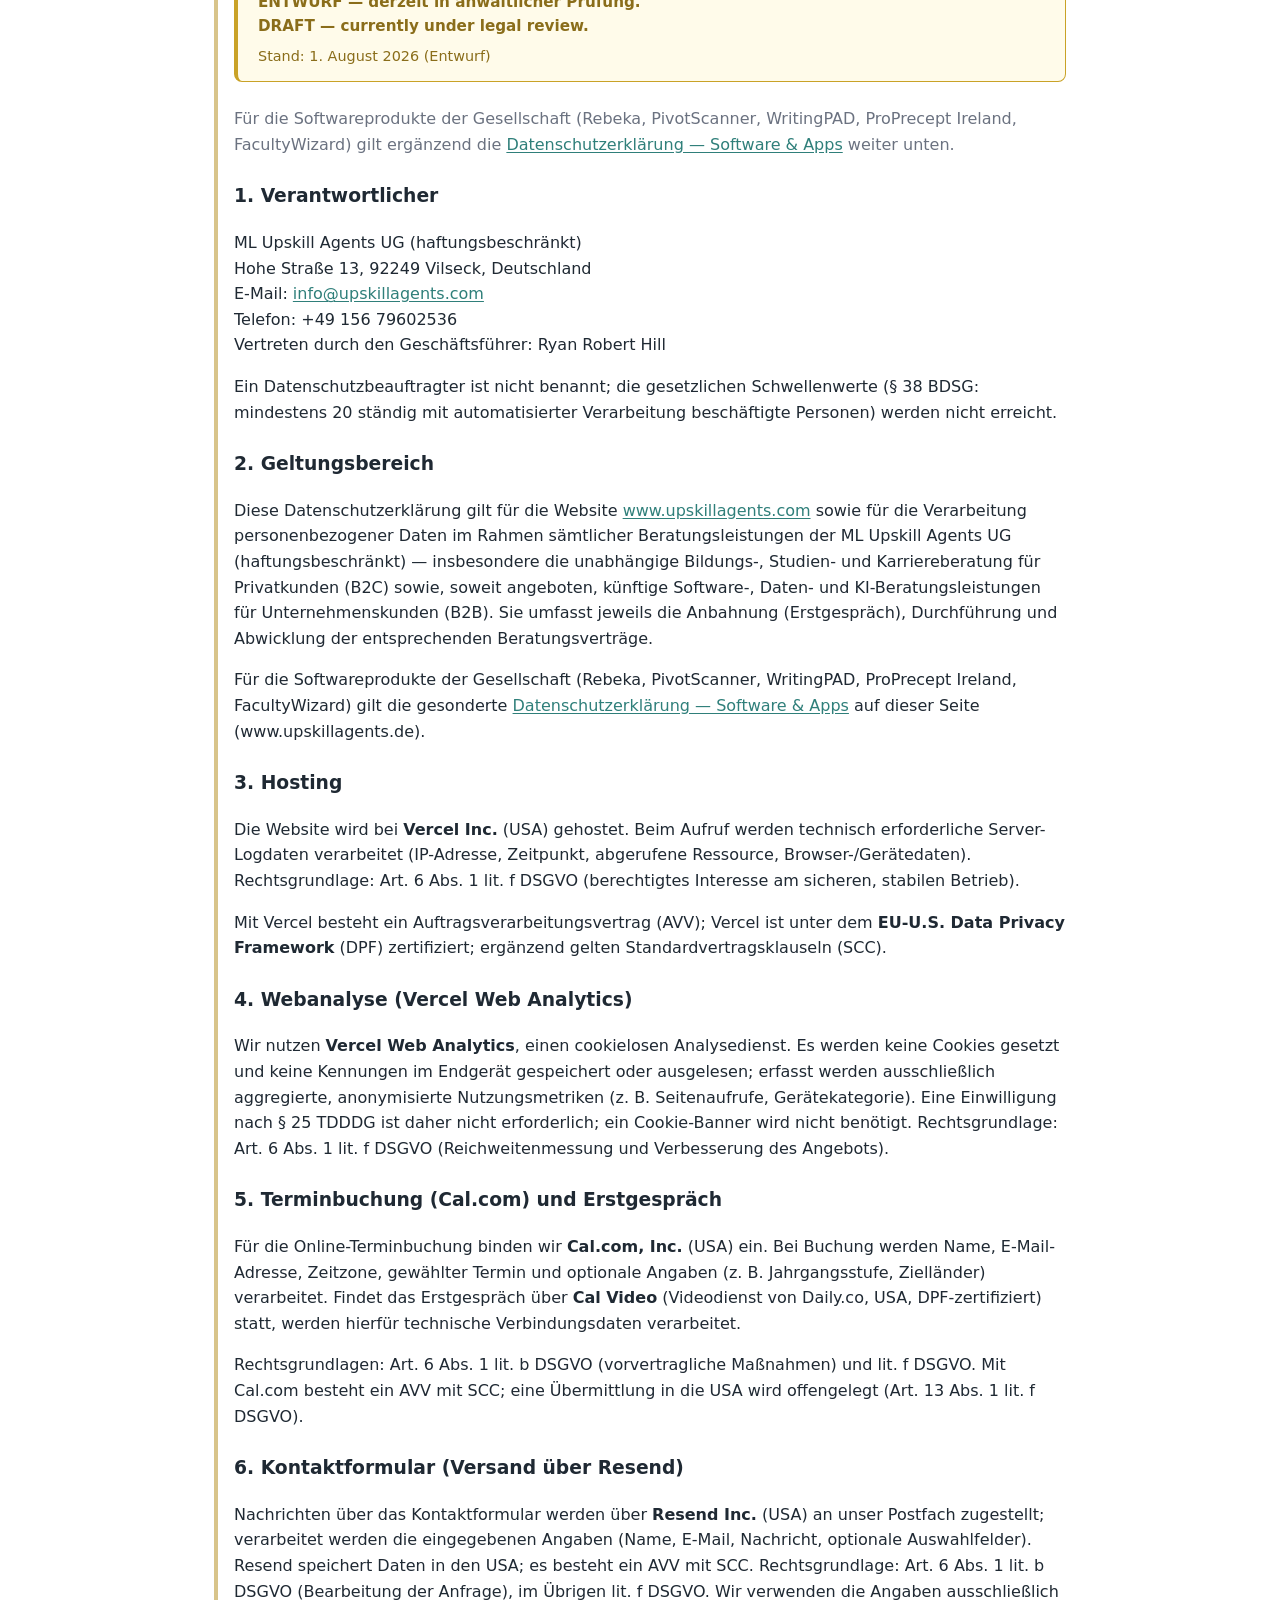
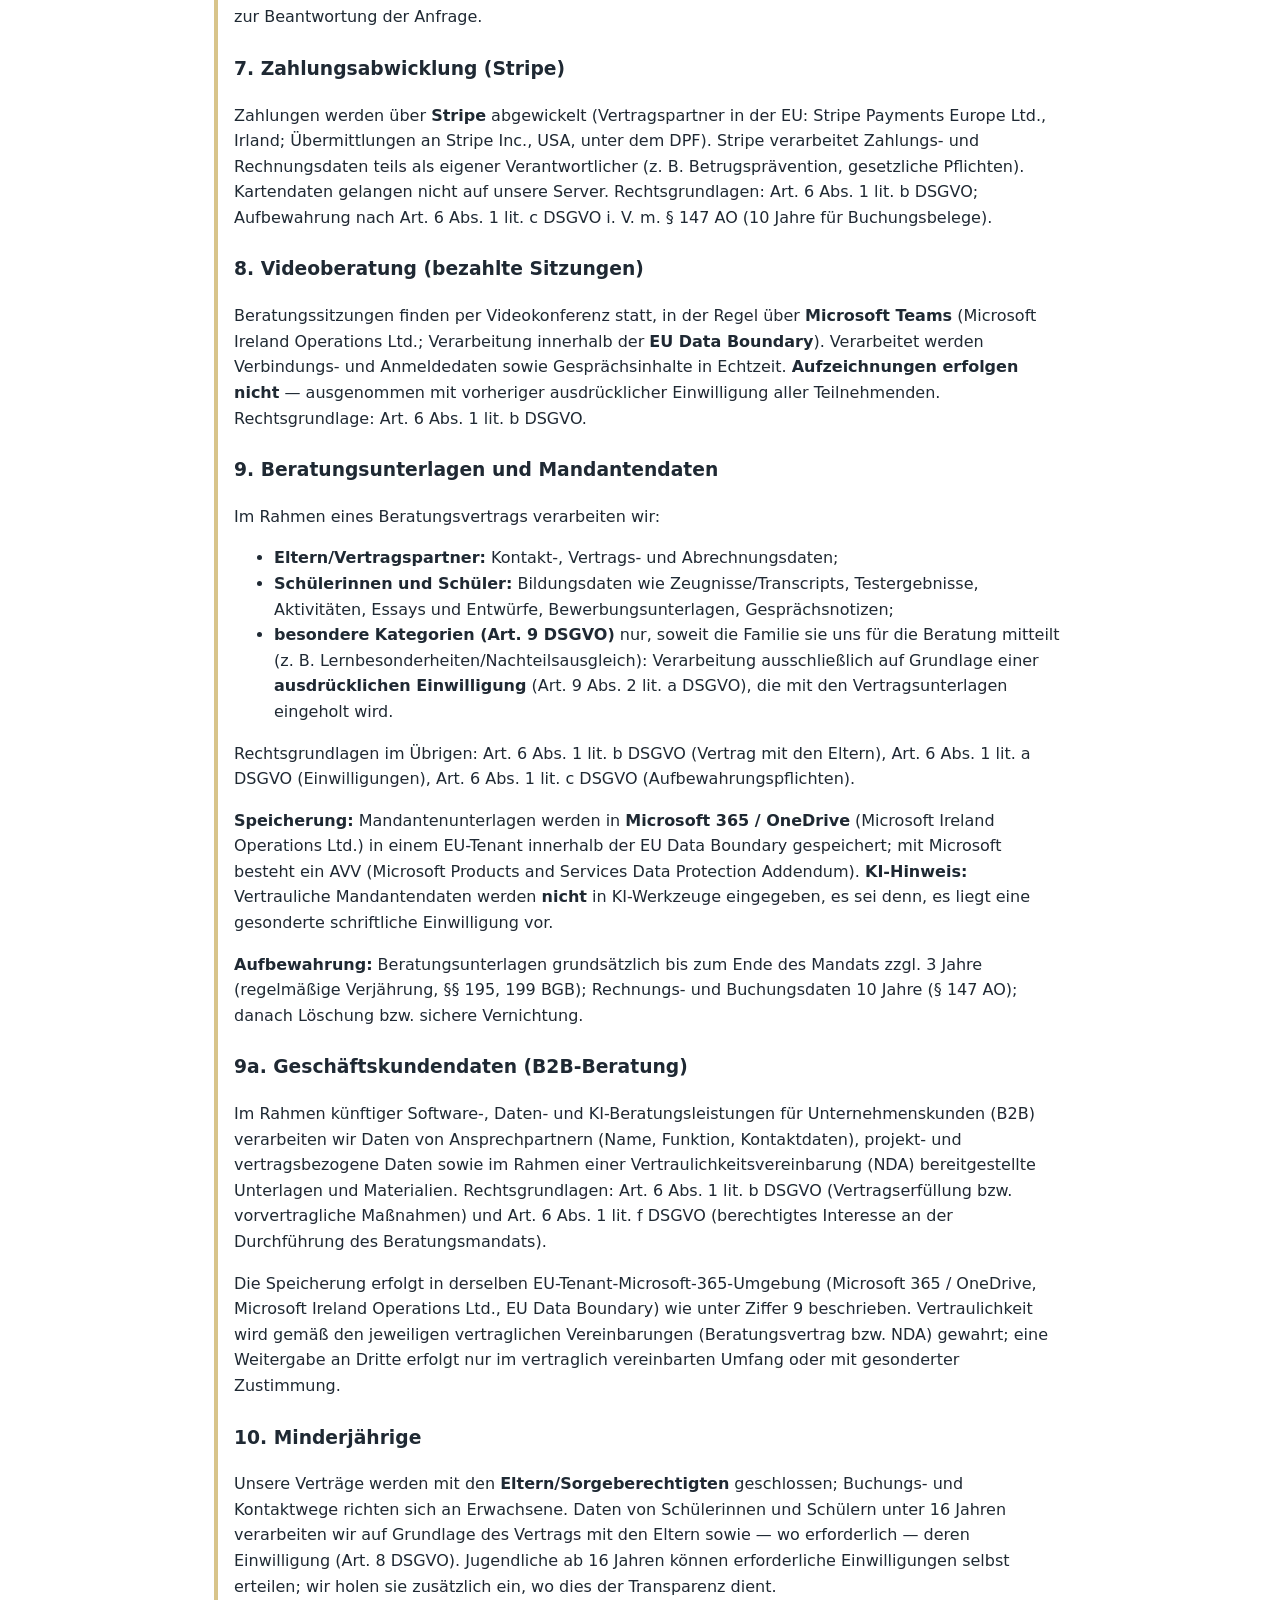
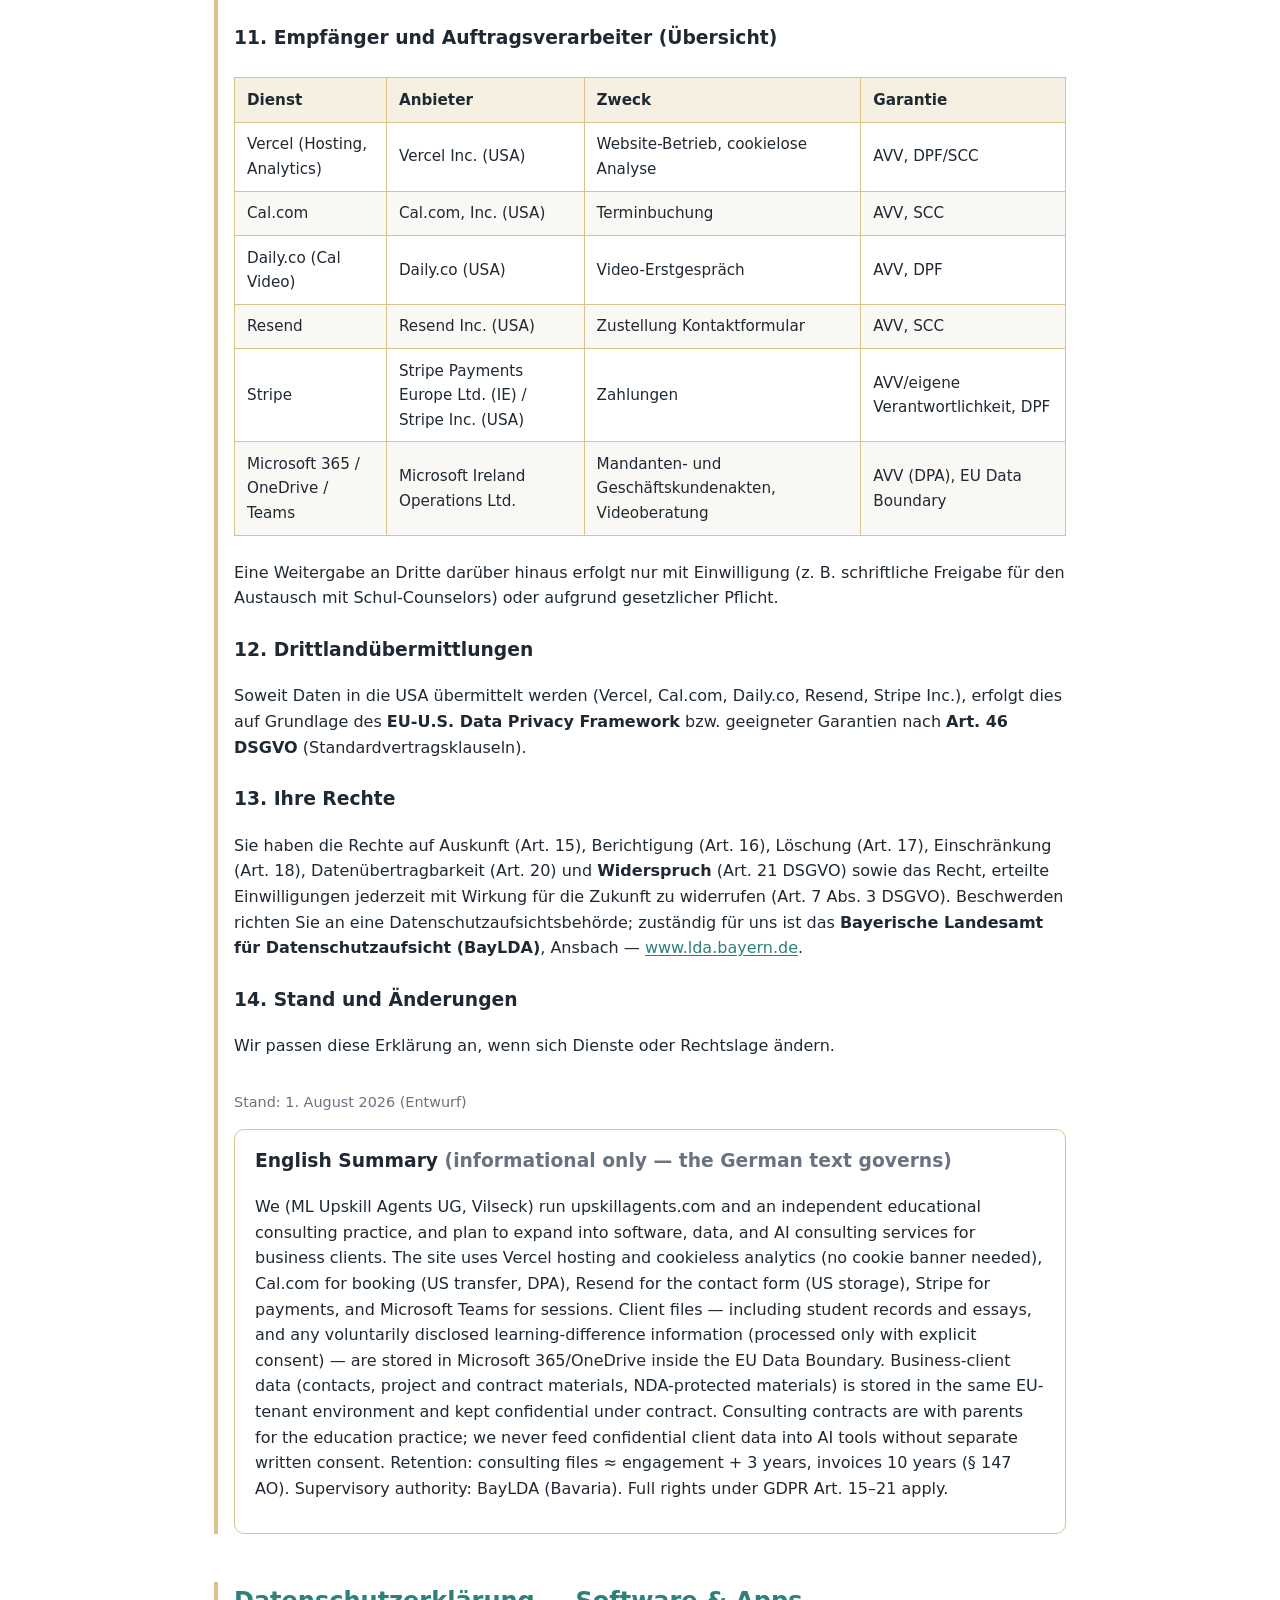
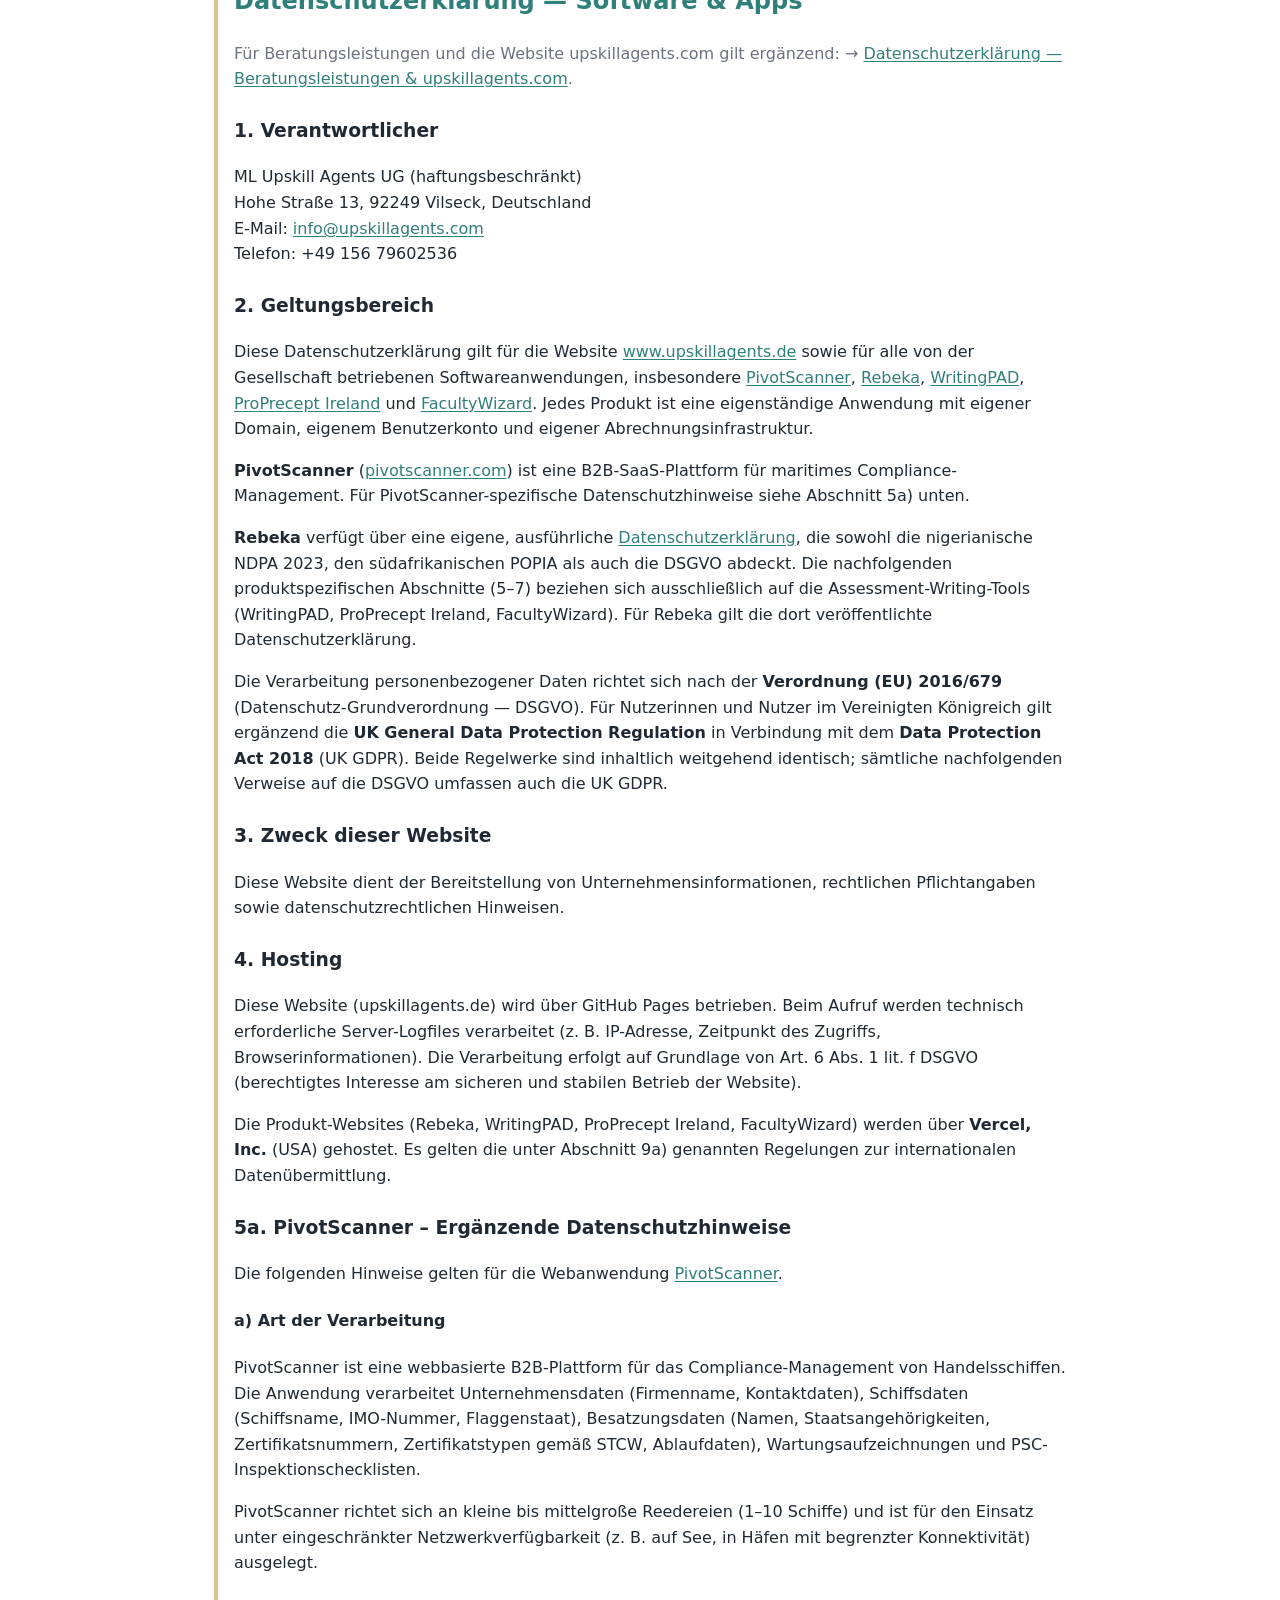
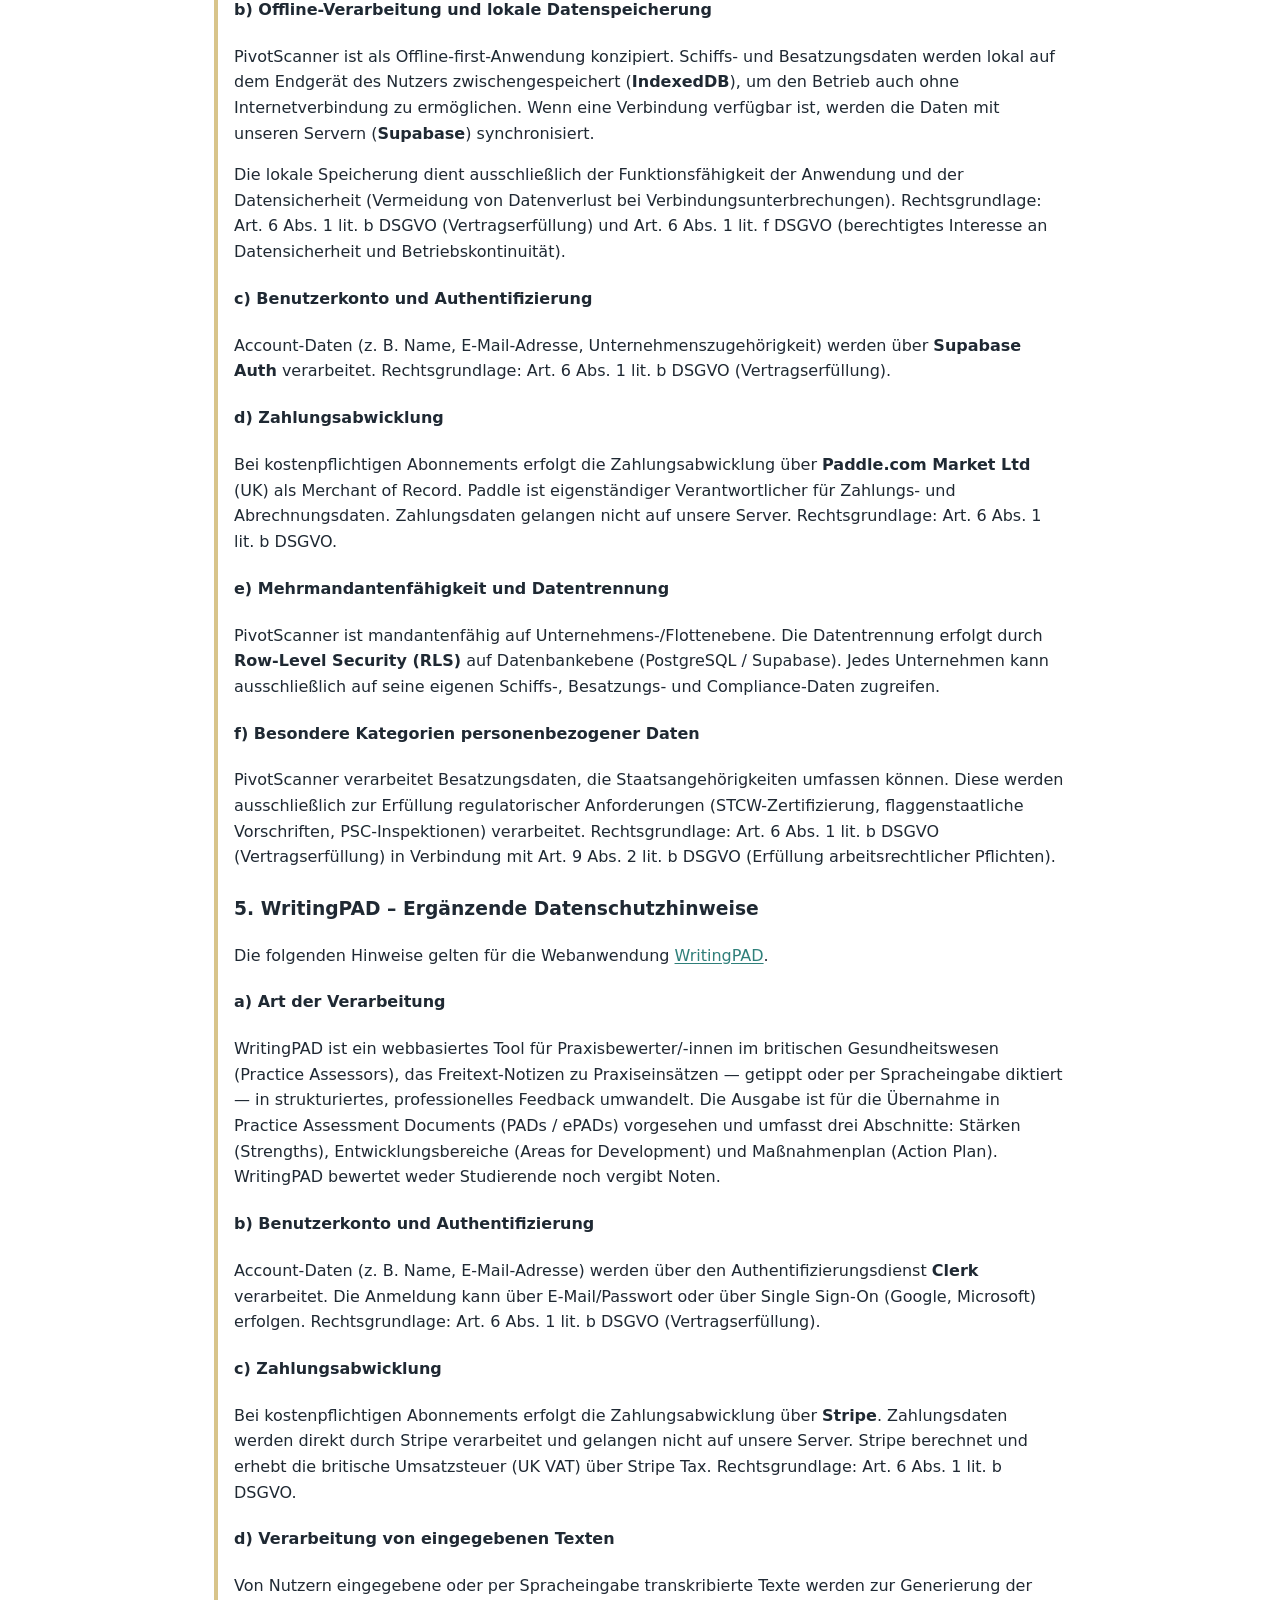
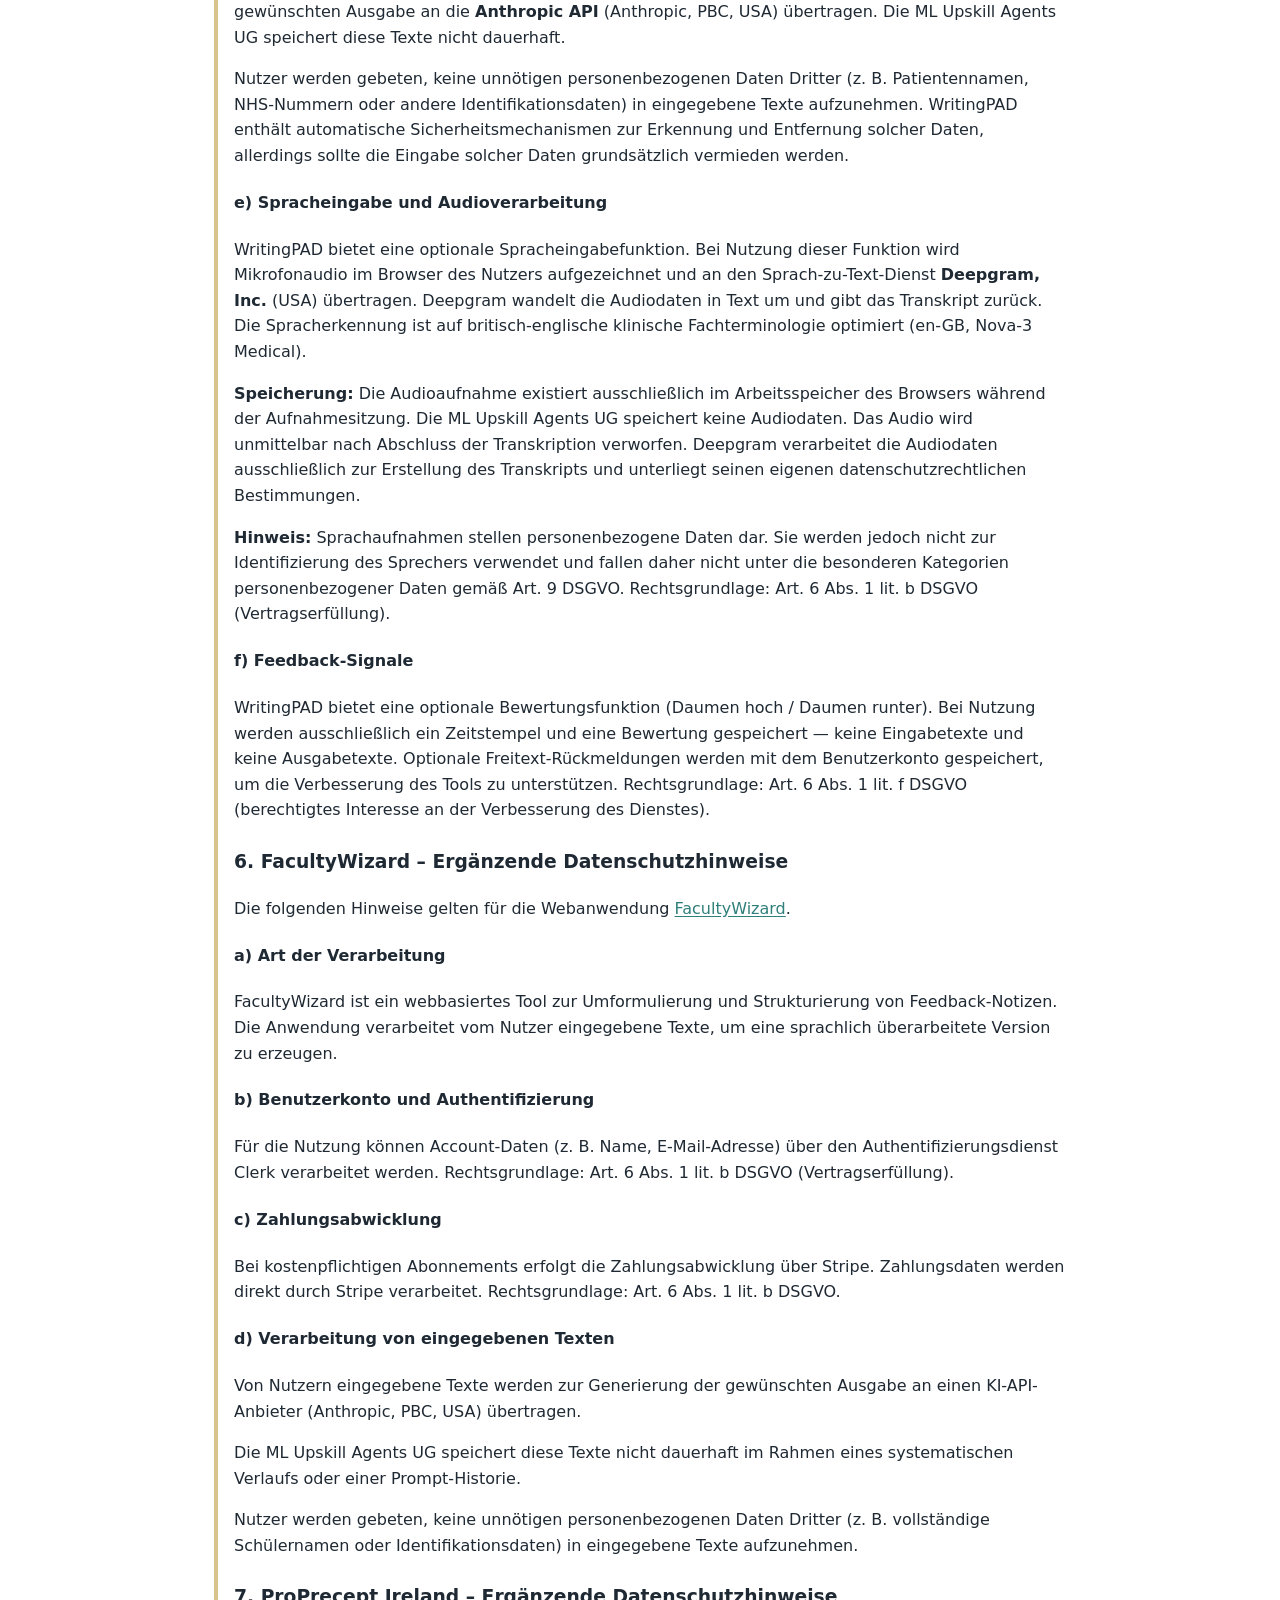
==== commit a20ae3a1: "Restructure legal page: Beratung/Software/Impressum sections, legal-at-a-glance TOC, consulting Date" ====
--- a/index.html
+++ b/index.html
@@ -18,7 +18,7 @@
   <meta name="viewport" content="width=device-width, initial-scale=1" />
   <meta
     name="description"
-    content="Unternehmensinformationen, Datenschutzerklärung und Impressum der ML Upskill Agents UG (haftungsbeschränkt) sowie ergänzende Hinweise für Rebeka, WritingPAD, ProPrecept und FacultyWizard."
+    content="Unternehmensinformationen, Beratungsleistungen (Consulting), Datenschutzerklärung und Impressum der ML Upskill Agents UG (haftungsbeschränkt) sowie ergänzende Hinweise für Rebeka, WritingPAD, ProPrecept und FacultyWizard."
   />
   <link rel="stylesheet" href="assets/styles.css">
 </head>
@@ -29,7 +29,8 @@
   <p class="tagline en">Development and operation of software applications and data-informed consulting services</p>
   <nav aria-label="Seitenbereiche">
     <a href="#unternehmensprofil">Unternehmensprofil</a>
-    <a href="#produkte">Produkte / Products</a>
+    <a href="#beratung">Beratung / Consulting</a>
+    <a href="#produkte">Software &amp; Apps</a>
     <a href="#kontakt">Kontakt</a>
     <a href="#privacy-summary">Privacy (EN)</a>
     <a href="#datenschutz">Datenschutzerklärung</a>
@@ -38,6 +39,32 @@
 </header>
 <main>
   <!-- =============================== -->
+  <!-- Rechtliches auf einen Blick     -->
+  <!-- =============================== -->
+  <div class="card toc">
+    <p class="toc-title">
+      <strong>Rechtliches auf einen Blick</strong>
+      <span class="muted">/ Legal at a glance</span>
+    </p>
+    <ul class="toc-list">
+      <li>
+        <strong>Beratung / Consulting:</strong>
+        <a href="#beratung">Übersicht</a> &middot;
+        <a href="#datenschutz-beratung">Datenschutzerklärung</a>
+      </li>
+      <li>
+        <strong>Software &amp; Apps:</strong>
+        <a href="#produkte">Übersicht</a> &middot;
+        <a href="#datenschutz">Datenschutzerklärung</a>
+      </li>
+      <li>
+        <strong>Impressum:</strong>
+        <a href="#impressum">Impressum</a>
+      </li>
+    </ul>
+  </div>
+
+  <!-- =============================== -->
   <!-- Unternehmensprofil              -->
   <!-- =============================== -->
   <section id="unternehmensprofil">
@@ -55,10 +82,35 @@
   </section>
 
   <!-- =============================== -->
+  <!-- Beratung / Consulting           -->
+  <!-- =============================== -->
+  <section id="beratung">
+    <h2>Beratung / Consulting</h2>
+    <p>
+      Die ML Upskill Agents UG (haftungsbeschränkt) bietet unabhängige Bildungs- und
+      Karriereberatung für die international mobile Community an, vermittelt über
+      <a href="https://www.upskillagents.com">upskillagents.com</a>. Ergänzend plant die
+      Gesellschaft künftig den Ausbau um Software-, Daten- und KI-Beratungsleistungen für
+      Unternehmenskunden.
+    </p>
+    <p class="en">
+      ML Upskill Agents UG (haftungsbeschränkt) provides independent education and
+      career-pathway consulting for the internationally mobile community via
+      <a href="https://www.upskillagents.com">upskillagents.com</a>, and plans to expand
+      into software, data, and AI consulting services for business clients in the future.
+    </p>
+    <p>
+      Die rechtlichen Angaben zu diesem Geschäftsbereich — insbesondere die
+      Datenschutzerklärung für Beratungsleistungen und upskillagents.com — finden Sie unter
+      <a href="#datenschutz-beratung">Datenschutzerklärung — Beratungsleistungen &amp; upskillagents.com</a>.
+    </p>
+  </section>
+
+  <!-- =============================== -->
   <!-- Produkte / Products             -->
   <!-- =============================== -->
   <section id="produkte">
-    <h2>Produkte / Products</h2>
+    <h2>Software &amp; Apps – Produkte / Products</h2>
 
     <!-- ---- Rebeka ---- -->
     <h3>Rebeka — Clinical Placement Management</h3>
@@ -368,10 +420,332 @@
   </section>
 
   <!-- =============================== -->
+  <!-- Datenschutzerklärung            -->
+  <!-- Beratungsleistungen / .com      -->
+  <!-- =============================== -->
+  <section id="datenschutz-beratung">
+    <h2>Datenschutzerklärung — Beratungsleistungen &amp; upskillagents.com</h2>
+
+    <div class="notice-draft">
+      <p>
+        <strong>ENTWURF — derzeit in anwaltlicher Prüfung.</strong><br />
+        <strong>DRAFT — currently under legal review.</strong>
+      </p>
+      <p class="stand">Stand: 1. August 2026 (Entwurf)</p>
+    </div>
+
+    <p class="muted">
+      Für die Softwareprodukte der Gesellschaft (Rebeka, PivotScanner, WritingPAD,
+      ProPrecept Ireland, FacultyWizard) gilt ergänzend die
+      <a href="#datenschutz">Datenschutzerklärung — Software &amp; Apps</a> weiter unten.
+    </p>
+
+    <h3>1. Verantwortlicher</h3>
+    <p>
+      ML Upskill Agents UG (haftungsbeschränkt)<br />
+      Hohe Straße 13, 92249 Vilseck, Deutschland<br />
+      E-Mail: <a href="mailto:info@upskillagents.com">info@upskillagents.com</a><br />
+      Telefon: +49 156 79602536<br />
+      Vertreten durch den Geschäftsführer: Ryan Robert Hill
+    </p>
+    <p>
+      Ein Datenschutzbeauftragter ist nicht benannt; die gesetzlichen Schwellenwerte
+      (§&nbsp;38 BDSG: mindestens 20 ständig mit automatisierter Verarbeitung
+      beschäftigte Personen) werden nicht erreicht.
+    </p>
+
+    <h3>2. Geltungsbereich</h3>
+    <p>
+      Diese Datenschutzerklärung gilt für die Website
+      <a href="https://www.upskillagents.com">www.upskillagents.com</a> sowie für die
+      Verarbeitung personenbezogener Daten im Rahmen sämtlicher Beratungsleistungen der
+      ML Upskill Agents UG (haftungsbeschränkt) — insbesondere die unabhängige
+      Bildungs-, Studien- und Karriereberatung für Privatkunden (B2C) sowie, soweit
+      angeboten, künftige Software-, Daten- und KI-Beratungsleistungen für
+      Unternehmenskunden (B2B). Sie umfasst jeweils die Anbahnung (Erstgespräch),
+      Durchführung und Abwicklung der entsprechenden Beratungsverträge.
+    </p>
+    <p>
+      Für die Softwareprodukte der Gesellschaft (Rebeka, PivotScanner, WritingPAD,
+      ProPrecept Ireland, FacultyWizard) gilt die gesonderte
+      <a href="#datenschutz">Datenschutzerklärung — Software &amp; Apps</a> auf dieser
+      Seite (www.upskillagents.de).
+    </p>
+
+    <h3>3. Hosting</h3>
+    <p>
+      Die Website wird bei <strong>Vercel Inc.</strong> (USA) gehostet. Beim Aufruf
+      werden technisch erforderliche Server-Logdaten verarbeitet (IP-Adresse,
+      Zeitpunkt, abgerufene Ressource, Browser-/Gerätedaten).
+      Rechtsgrundlage: Art.&nbsp;6 Abs.&nbsp;1 lit.&nbsp;f DSGVO (berechtigtes
+      Interesse am sicheren, stabilen Betrieb).
+    </p>
+    <p>
+      Mit Vercel besteht ein Auftragsverarbeitungsvertrag (AVV); Vercel ist unter dem
+      <strong>EU-U.S. Data Privacy Framework</strong> (DPF) zertifiziert; ergänzend
+      gelten Standardvertragsklauseln (SCC).
+    </p>
+
+    <h3>4. Webanalyse (Vercel Web Analytics)</h3>
+    <p>
+      Wir nutzen <strong>Vercel Web Analytics</strong>, einen cookielosen
+      Analysedienst. Es werden keine Cookies gesetzt und keine Kennungen im Endgerät
+      gespeichert oder ausgelesen; erfasst werden ausschließlich aggregierte,
+      anonymisierte Nutzungsmetriken (z.&nbsp;B. Seitenaufrufe, Gerätekategorie).
+      Eine Einwilligung nach § 25 TDDDG ist daher nicht erforderlich; ein
+      Cookie-Banner wird nicht benötigt.
+      Rechtsgrundlage: Art.&nbsp;6 Abs.&nbsp;1 lit.&nbsp;f DSGVO (Reichweitenmessung
+      und Verbesserung des Angebots).
+    </p>
+
+    <h3>5. Terminbuchung (Cal.com) und Erstgespräch</h3>
+    <p>
+      Für die Online-Terminbuchung binden wir <strong>Cal.com, Inc.</strong> (USA)
+      ein. Bei Buchung werden Name, E-Mail-Adresse, Zeitzone, gewählter Termin und
+      optionale Angaben (z.&nbsp;B. Jahrgangsstufe, Zielländer) verarbeitet. Findet
+      das Erstgespräch über <strong>Cal Video</strong> (Videodienst von Daily.co,
+      USA, DPF-zertifiziert) statt, werden hierfür technische Verbindungsdaten
+      verarbeitet.
+    </p>
+    <p>
+      Rechtsgrundlagen: Art.&nbsp;6 Abs.&nbsp;1 lit.&nbsp;b DSGVO (vorvertragliche
+      Maßnahmen) und lit.&nbsp;f DSGVO. Mit Cal.com besteht ein AVV mit SCC; eine
+      Übermittlung in die USA wird offengelegt (Art.&nbsp;13 Abs.&nbsp;1 lit.&nbsp;f
+      DSGVO).
+    </p>
+
+    <h3>6. Kontaktformular (Versand über Resend)</h3>
+    <p>
+      Nachrichten über das Kontaktformular werden über <strong>Resend Inc.</strong>
+      (USA) an unser Postfach zugestellt; verarbeitet werden die eingegebenen
+      Angaben (Name, E-Mail, Nachricht, optionale Auswahlfelder). Resend speichert
+      Daten in den USA; es besteht ein AVV mit SCC.
+      Rechtsgrundlage: Art.&nbsp;6 Abs.&nbsp;1 lit.&nbsp;b DSGVO (Bearbeitung der
+      Anfrage), im Übrigen lit.&nbsp;f DSGVO. Wir verwenden die Angaben
+      ausschließlich zur Beantwortung der Anfrage.
+    </p>
+
+    <h3>7. Zahlungsabwicklung (Stripe)</h3>
+    <p>
+      Zahlungen werden über <strong>Stripe</strong> abgewickelt (Vertragspartner in
+      der EU: Stripe Payments Europe Ltd., Irland; Übermittlungen an Stripe Inc.,
+      USA, unter dem DPF). Stripe verarbeitet Zahlungs- und Rechnungsdaten teils als
+      eigener Verantwortlicher (z.&nbsp;B. Betrugsprävention, gesetzliche
+      Pflichten). Kartendaten gelangen nicht auf unsere Server.
+      Rechtsgrundlagen: Art.&nbsp;6 Abs.&nbsp;1 lit.&nbsp;b DSGVO; Aufbewahrung nach
+      Art.&nbsp;6 Abs.&nbsp;1 lit.&nbsp;c DSGVO i.&nbsp;V.&nbsp;m. § 147 AO
+      (10 Jahre für Buchungsbelege).
+    </p>
+
+    <h3>8. Videoberatung (bezahlte Sitzungen)</h3>
+    <p>
+      Beratungssitzungen finden per Videokonferenz statt, in der Regel über
+      <strong>Microsoft Teams</strong> (Microsoft Ireland Operations Ltd.;
+      Verarbeitung innerhalb der <strong>EU Data Boundary</strong>). Verarbeitet
+      werden Verbindungs- und Anmeldedaten sowie Gesprächsinhalte in Echtzeit.
+      <strong>Aufzeichnungen erfolgen nicht</strong> — ausgenommen mit vorheriger
+      ausdrücklicher Einwilligung aller Teilnehmenden.
+      Rechtsgrundlage: Art.&nbsp;6 Abs.&nbsp;1 lit.&nbsp;b DSGVO.
+    </p>
+
+    <h3>9. Beratungsunterlagen und Mandantendaten</h3>
+    <p>Im Rahmen eines Beratungsvertrags verarbeiten wir:</p>
+    <ul>
+      <li>
+        <strong>Eltern/Vertragspartner:</strong> Kontakt-, Vertrags- und
+        Abrechnungsdaten;
+      </li>
+      <li>
+        <strong>Schülerinnen und Schüler:</strong> Bildungsdaten wie
+        Zeugnisse/Transcripts, Testergebnisse, Aktivitäten, Essays und Entwürfe,
+        Bewerbungsunterlagen, Gesprächsnotizen;
+      </li>
+      <li>
+        <strong>besondere Kategorien (Art.&nbsp;9 DSGVO)</strong> nur, soweit die
+        Familie sie uns für die Beratung mitteilt (z.&nbsp;B.
+        Lernbesonderheiten/Nachteilsausgleich): Verarbeitung ausschließlich auf
+        Grundlage einer <strong>ausdrücklichen Einwilligung</strong>
+        (Art.&nbsp;9 Abs.&nbsp;2 lit.&nbsp;a DSGVO), die mit den
+        Vertragsunterlagen eingeholt wird.
+      </li>
+    </ul>
+    <p>
+      Rechtsgrundlagen im Übrigen: Art.&nbsp;6 Abs.&nbsp;1 lit.&nbsp;b DSGVO
+      (Vertrag mit den Eltern), Art.&nbsp;6 Abs.&nbsp;1 lit.&nbsp;a DSGVO
+      (Einwilligungen), Art.&nbsp;6 Abs.&nbsp;1 lit.&nbsp;c DSGVO
+      (Aufbewahrungspflichten).
+    </p>
+    <p>
+      <strong>Speicherung:</strong> Mandantenunterlagen werden in
+      <strong>Microsoft 365 / OneDrive</strong> (Microsoft Ireland Operations
+      Ltd.) in einem EU-Tenant innerhalb der EU Data Boundary gespeichert; mit
+      Microsoft besteht ein AVV (Microsoft Products and Services Data Protection
+      Addendum).
+      <strong>KI-Hinweis:</strong> Vertrauliche Mandantendaten werden
+      <strong>nicht</strong> in KI-Werkzeuge eingegeben, es sei denn, es liegt
+      eine gesonderte schriftliche Einwilligung vor.
+    </p>
+    <p>
+      <strong>Aufbewahrung:</strong> Beratungsunterlagen grundsätzlich bis zum
+      Ende des Mandats zzgl. 3 Jahre (regelmäßige Verjährung, §§&nbsp;195, 199
+      BGB); Rechnungs- und Buchungsdaten 10 Jahre (§&nbsp;147 AO); danach
+      Löschung bzw. sichere Vernichtung.
+    </p>
+
+    <h3>9a. Geschäftskundendaten (B2B-Beratung)</h3>
+    <p>
+      Im Rahmen künftiger Software-, Daten- und KI-Beratungsleistungen für
+      Unternehmenskunden (B2B) verarbeiten wir Daten von Ansprechpartnern (Name,
+      Funktion, Kontaktdaten), projekt- und vertragsbezogene Daten sowie im
+      Rahmen einer Vertraulichkeitsvereinbarung (NDA) bereitgestellte Unterlagen
+      und Materialien.
+      Rechtsgrundlagen: Art.&nbsp;6 Abs.&nbsp;1 lit.&nbsp;b DSGVO
+      (Vertragserfüllung bzw. vorvertragliche Maßnahmen) und Art.&nbsp;6
+      Abs.&nbsp;1 lit.&nbsp;f DSGVO (berechtigtes Interesse an der Durchführung
+      des Beratungsmandats).
+    </p>
+    <p>
+      Die Speicherung erfolgt in derselben EU-Tenant-Microsoft-365-Umgebung
+      (Microsoft 365 / OneDrive, Microsoft Ireland Operations Ltd., EU Data
+      Boundary) wie unter Ziffer 9 beschrieben. Vertraulichkeit wird gemäß den
+      jeweiligen vertraglichen Vereinbarungen (Beratungsvertrag bzw. NDA)
+      gewahrt; eine Weitergabe an Dritte erfolgt nur im vertraglich vereinbarten
+      Umfang oder mit gesonderter Zustimmung.
+    </p>
+
+    <h3>10. Minderjährige</h3>
+    <p>
+      Unsere Verträge werden mit den <strong>Eltern/Sorgeberechtigten</strong>
+      geschlossen; Buchungs- und Kontaktwege richten sich an Erwachsene. Daten
+      von Schülerinnen und Schülern unter 16 Jahren verarbeiten wir auf
+      Grundlage des Vertrags mit den Eltern sowie — wo erforderlich — deren
+      Einwilligung (Art.&nbsp;8 DSGVO). Jugendliche ab 16 Jahren können
+      erforderliche Einwilligungen selbst erteilen; wir holen sie zusätzlich
+      ein, wo dies der Transparenz dient.
+    </p>
+
+    <h3>11. Empfänger und Auftragsverarbeiter (Übersicht)</h3>
+    <table>
+      <thead>
+        <tr>
+          <th>Dienst</th>
+          <th>Anbieter</th>
+          <th>Zweck</th>
+          <th>Garantie</th>
+        </tr>
+      </thead>
+      <tbody>
+        <tr>
+          <td>Vercel (Hosting, Analytics)</td>
+          <td>Vercel Inc. (USA)</td>
+          <td>Website-Betrieb, cookielose Analyse</td>
+          <td>AVV, DPF/SCC</td>
+        </tr>
+        <tr>
+          <td>Cal.com</td>
+          <td>Cal.com, Inc. (USA)</td>
+          <td>Terminbuchung</td>
+          <td>AVV, SCC</td>
+        </tr>
+        <tr>
+          <td>Daily.co (Cal Video)</td>
+          <td>Daily.co (USA)</td>
+          <td>Video-Erstgespräch</td>
+          <td>AVV, DPF</td>
+        </tr>
+        <tr>
+          <td>Resend</td>
+          <td>Resend Inc. (USA)</td>
+          <td>Zustellung Kontaktformular</td>
+          <td>AVV, SCC</td>
+        </tr>
+        <tr>
+          <td>Stripe</td>
+          <td>Stripe Payments Europe Ltd. (IE) / Stripe Inc. (USA)</td>
+          <td>Zahlungen</td>
+          <td>AVV/eigene Verantwortlichkeit, DPF</td>
+        </tr>
+        <tr>
+          <td>Microsoft 365 / OneDrive / Teams</td>
+          <td>Microsoft Ireland Operations Ltd.</td>
+          <td>Mandanten- und Geschäftskundenakten, Videoberatung</td>
+          <td>AVV (DPA), EU Data Boundary</td>
+        </tr>
+      </tbody>
+    </table>
+    <p>
+      Eine Weitergabe an Dritte darüber hinaus erfolgt nur mit Einwilligung
+      (z.&nbsp;B. schriftliche Freigabe für den Austausch mit
+      Schul-Counselors) oder aufgrund gesetzlicher Pflicht.
+    </p>
+
+    <h3>12. Drittlandübermittlungen</h3>
+    <p>
+      Soweit Daten in die USA übermittelt werden (Vercel, Cal.com, Daily.co,
+      Resend, Stripe Inc.), erfolgt dies auf Grundlage des
+      <strong>EU-U.S. Data Privacy Framework</strong> bzw. geeigneter
+      Garantien nach <strong>Art.&nbsp;46 DSGVO</strong>
+      (Standardvertragsklauseln).
+    </p>
+
+    <h3>13. Ihre Rechte</h3>
+    <p>
+      Sie haben die Rechte auf Auskunft (Art.&nbsp;15), Berichtigung
+      (Art.&nbsp;16), Löschung (Art.&nbsp;17), Einschränkung (Art.&nbsp;18),
+      Datenübertragbarkeit (Art.&nbsp;20) und <strong>Widerspruch</strong>
+      (Art.&nbsp;21 DSGVO) sowie das Recht, erteilte Einwilligungen jederzeit
+      mit Wirkung für die Zukunft zu widerrufen (Art.&nbsp;7 Abs.&nbsp;3
+      DSGVO). Beschwerden richten Sie an eine Datenschutzaufsichtsbehörde;
+      zuständig für uns ist das <strong>Bayerische Landesamt für
+      Datenschutzaufsicht (BayLDA)</strong>, Ansbach —
+      <a href="https://www.lda.bayern.de" target="_blank" rel="noopener noreferrer">www.lda.bayern.de</a>.
+    </p>
+
+    <h3>14. Stand und Änderungen</h3>
+    <p>
+      Wir passen diese Erklärung an, wenn sich Dienste oder Rechtslage ändern.
+    </p>
+    <p class="stand">Stand: 1. August 2026 (Entwurf)</p>
+
+    <div class="card">
+      <h3 style="margin-top:0;">
+        English Summary
+        <span class="muted">(informational only — the German text governs)</span>
+      </h3>
+      <p>
+        We (ML Upskill Agents UG, Vilseck) run upskillagents.com and an
+        independent educational consulting practice, and plan to expand into
+        software, data, and AI consulting services for business clients. The
+        site uses Vercel hosting and cookieless analytics (no cookie banner
+        needed), Cal.com for booking (US transfer, DPA), Resend for the
+        contact form (US storage), Stripe for payments, and Microsoft Teams
+        for sessions. Client files — including student records and essays,
+        and any voluntarily disclosed learning-difference information
+        (processed only with explicit consent) — are stored in Microsoft
+        365/OneDrive inside the EU Data Boundary. Business-client data
+        (contacts, project and contract materials, NDA-protected materials)
+        is stored in the same EU-tenant environment and kept confidential
+        under contract. Consulting contracts are with parents for the
+        education practice; we never feed confidential client data into AI
+        tools without separate written consent. Retention: consulting files
+        &asymp; engagement + 3 years, invoices 10 years (§ 147 AO).
+        Supervisory authority: BayLDA (Bavaria). Full rights under GDPR
+        Art. 15&ndash;21 apply.
+      </p>
+    </div>
+  </section>
+
+  <!-- =============================== -->
   <!-- Datenschutzerklärung (DE)       -->
+  <!-- Software & Apps                 -->
   <!-- =============================== -->
   <section id="datenschutz">
-    <h2>Datenschutzerklärung</h2>
+    <h2>Datenschutzerklärung — Software &amp; Apps</h2>
+    <p class="muted">
+      Für Beratungsleistungen und die Website upskillagents.com gilt
+      ergänzend: →
+      <a href="#datenschutz-beratung">Datenschutzerklärung — Beratungsleistungen &amp; upskillagents.com</a>.
+    </p>
 
     <h3>1. Verantwortlicher</h3>
     <p>
@@ -944,8 +1318,10 @@
 <footer>
   <div>&copy; 2026 ML Upskill Agents UG (haftungsbeschr&auml;nkt)</div>
   <div class="links">
-    <a href="#produkte">Products</a> &middot;
+    <a href="#beratung">Beratung / Consulting</a> &middot;
+    <a href="#produkte">Software &amp; Apps</a> &middot;
     <a href="#privacy-summary">Privacy (EN)</a> &middot;
+    <a href="#datenschutz-beratung">Datenschutz &ndash; Beratung</a> &middot;
     <a href="#datenschutz">Datenschutzerkl&auml;rung</a> &middot;
     <a href="#impressum">Impressum</a> &middot;
     <a href="https://rebeka.app/privacy">Rebeka Privacy</a> &middot;
--- a/assets/styles.css
+++ b/assets/styles.css
@@ -149,3 +149,63 @@
 /*footer .links a {
   color: var(--teal);
 }*/
+
+/* ================================================= */
+/* Additions: Beratung / Consulting restructure       */
+/* ================================================= */
+
+/* "Rechtliches auf einen Blick" table-of-contents box */
+.toc {
+  margin: 2rem 0 2.5rem;
+}
+
+.toc-title {
+  margin: 0 0 0.75rem;
+  font-size: 1.05rem;
+}
+
+.toc-list {
+  list-style: none;
+  margin: 0;
+  padding: 0;
+  display: grid;
+  gap: 0.5rem;
+}
+
+.toc-list li {
+  line-height: 1.5;
+}
+
+/* Short English text following a German paragraph (German-first convention) */
+p.en {
+  font-size: 0.95rem;
+  opacity: 0.85;
+}
+
+/* Draft / under-legal-review notice banner */
+.notice-draft {
+  border: 1px solid #c9a227;
+  border-left: 4px solid #c9a227;
+  border-radius: 8px;
+  background: #fffbea;
+  padding: 0.85rem 1.25rem;
+  margin-bottom: 1.5rem;
+  font-size: 0.95rem;
+}
+
+.notice-draft p {
+  margin: 0;
+}
+
+.notice-draft p + p {
+  margin-top: 0.4rem;
+}
+
+.notice-draft strong {
+  color: #8a6d1a;
+}
+
+.notice-draft .stand {
+  margin-top: 0.4rem;
+  color: #8a6d1a;
+}
